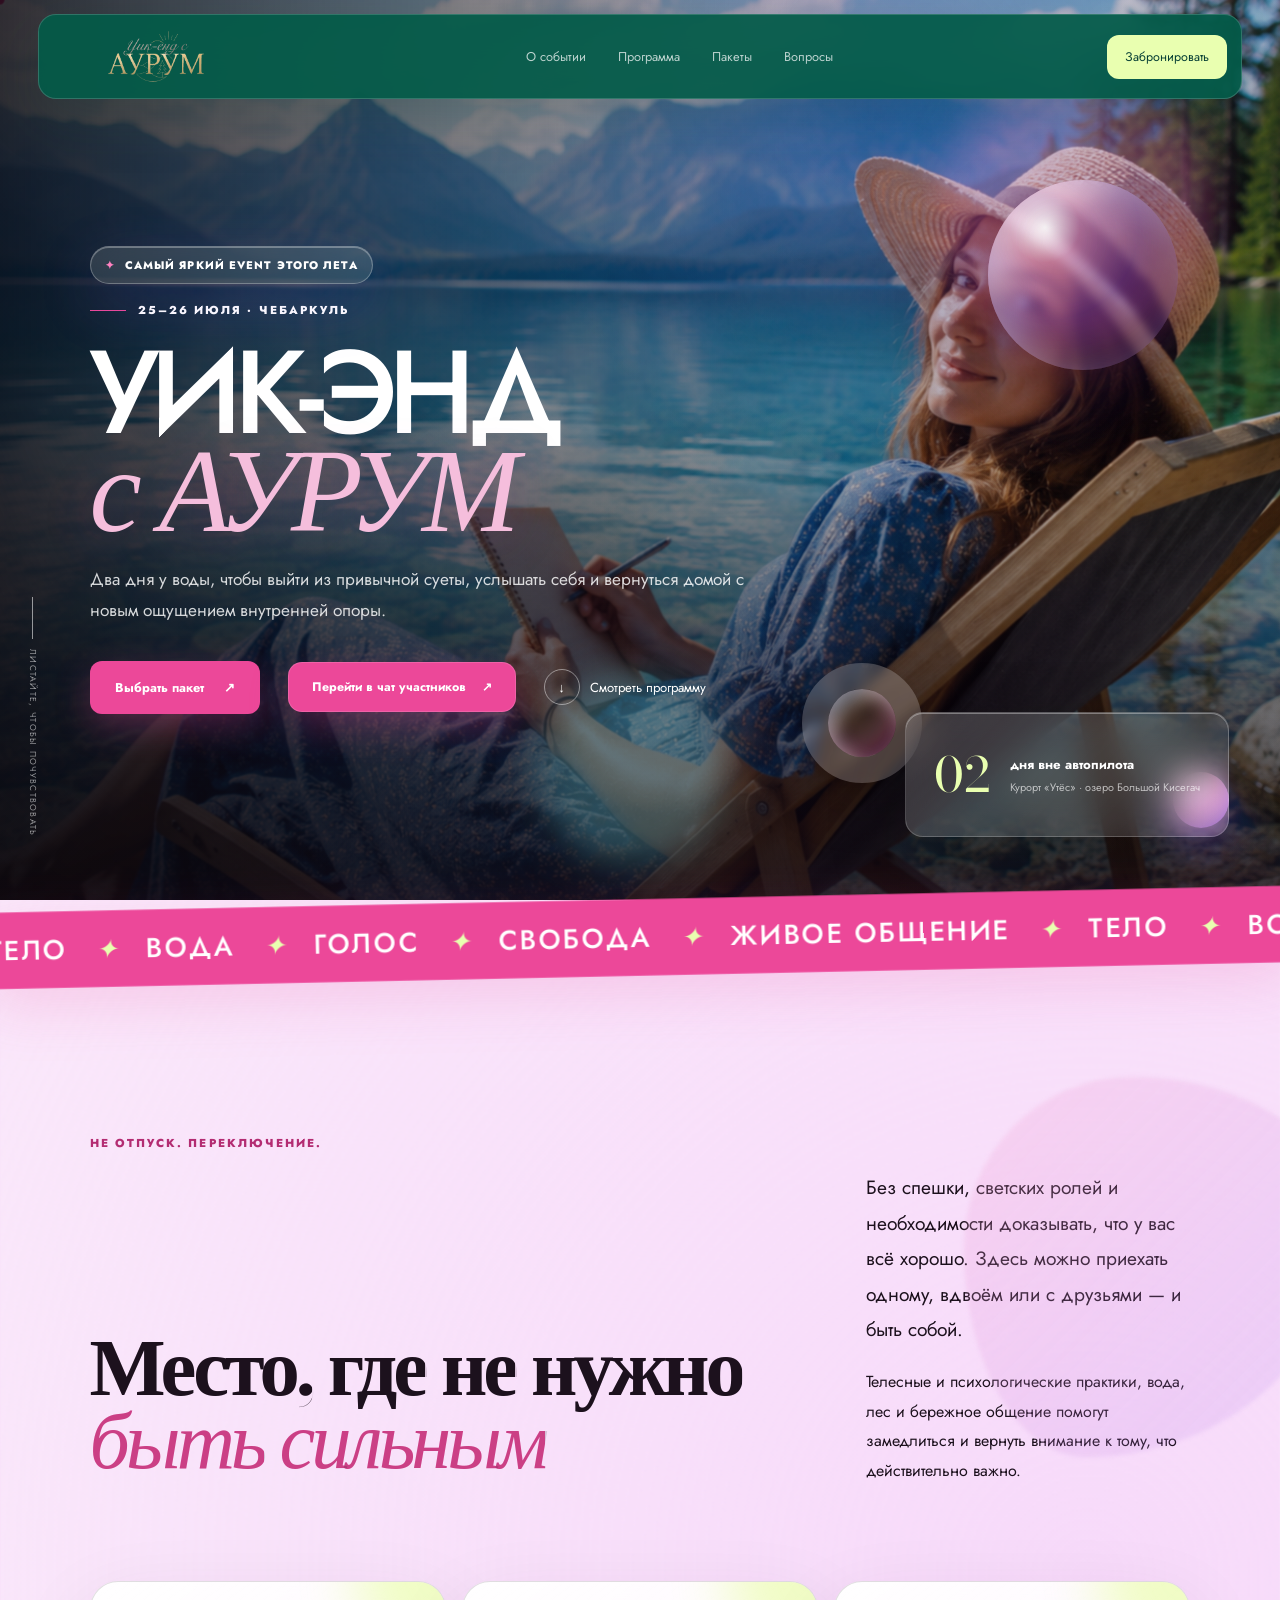
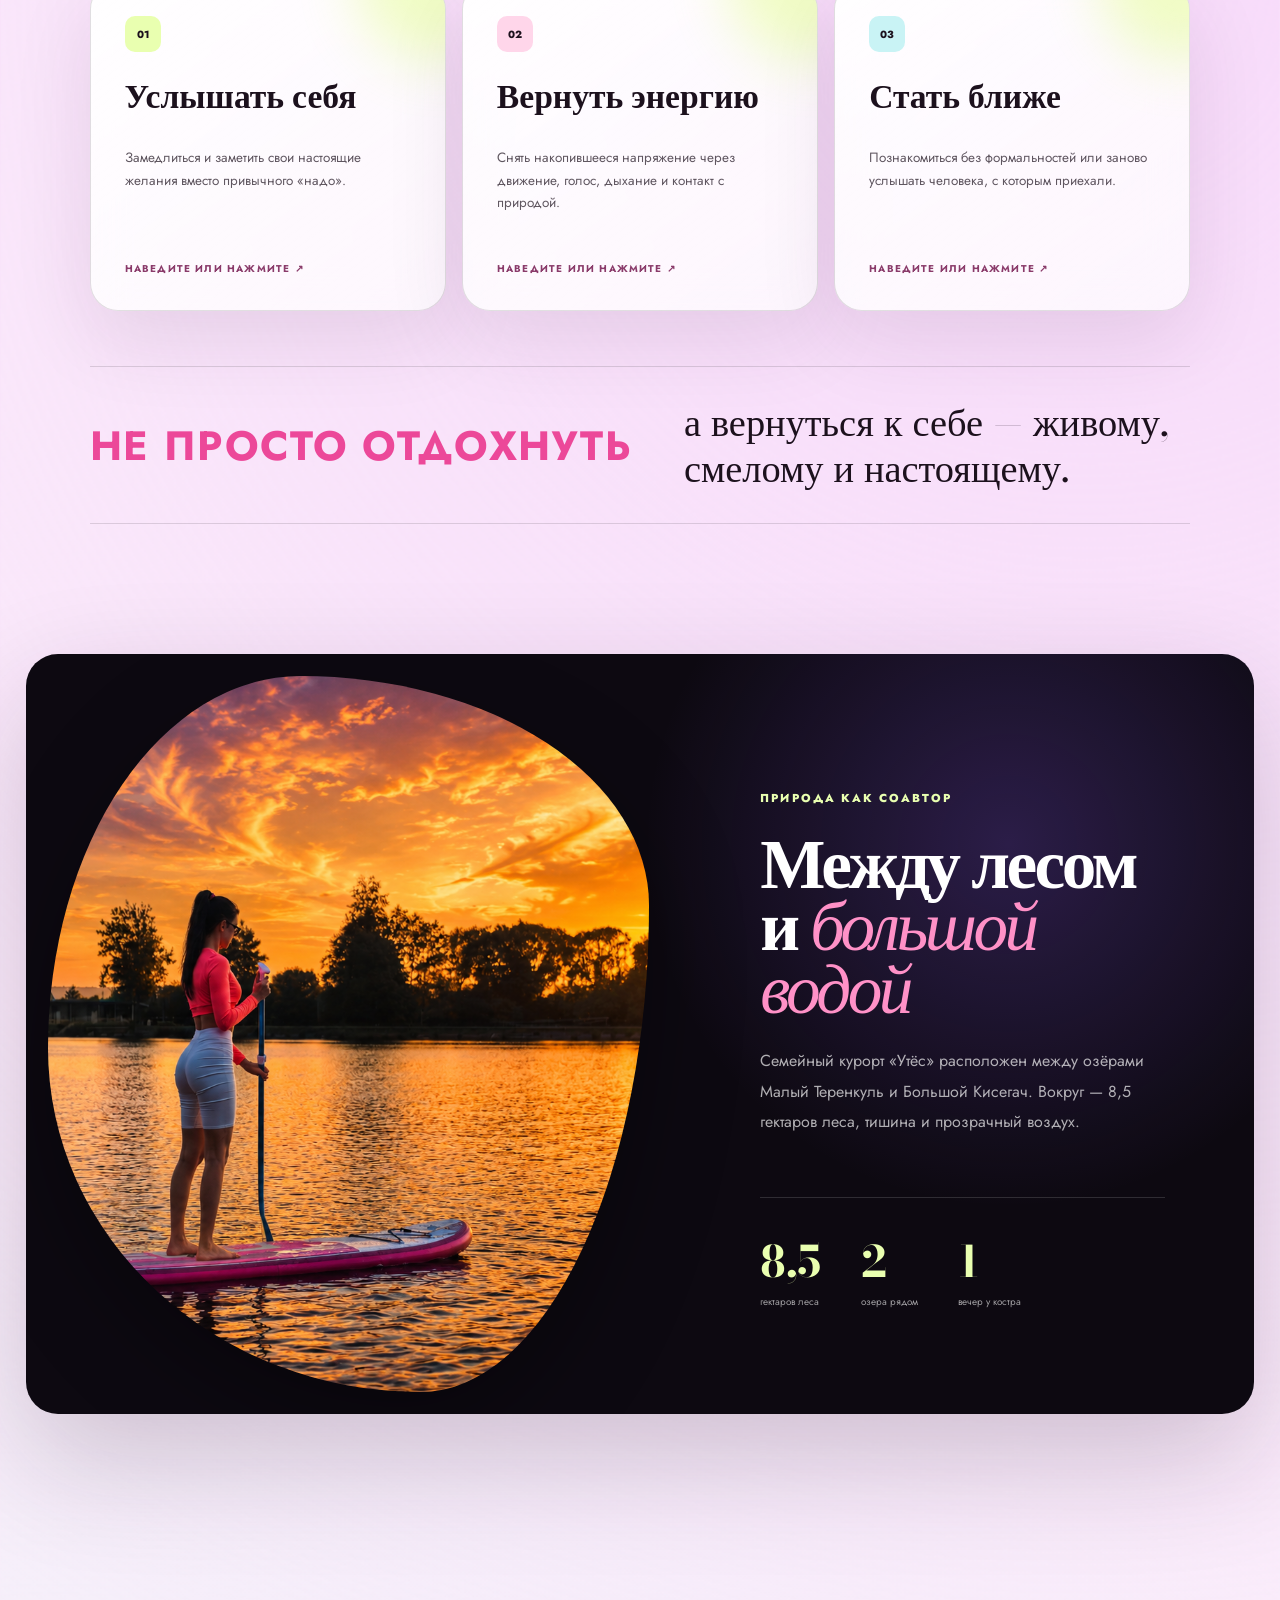
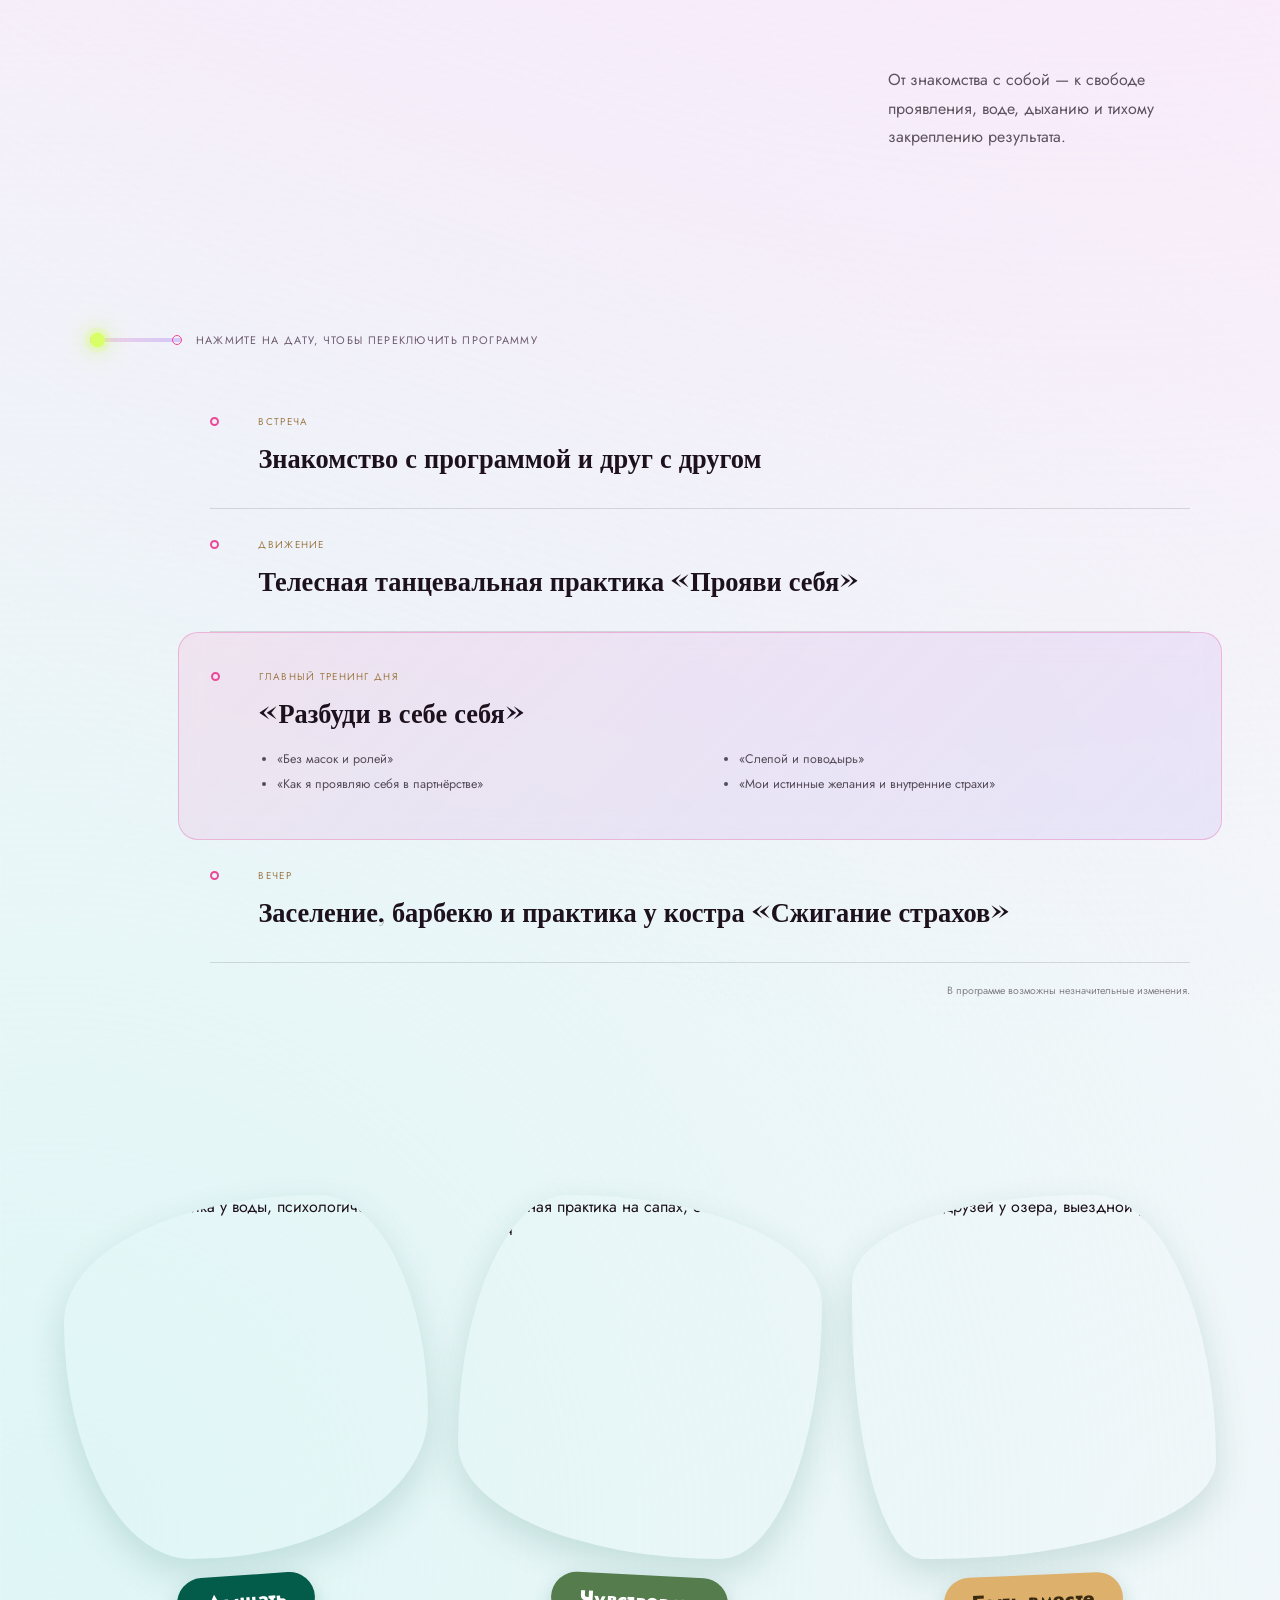
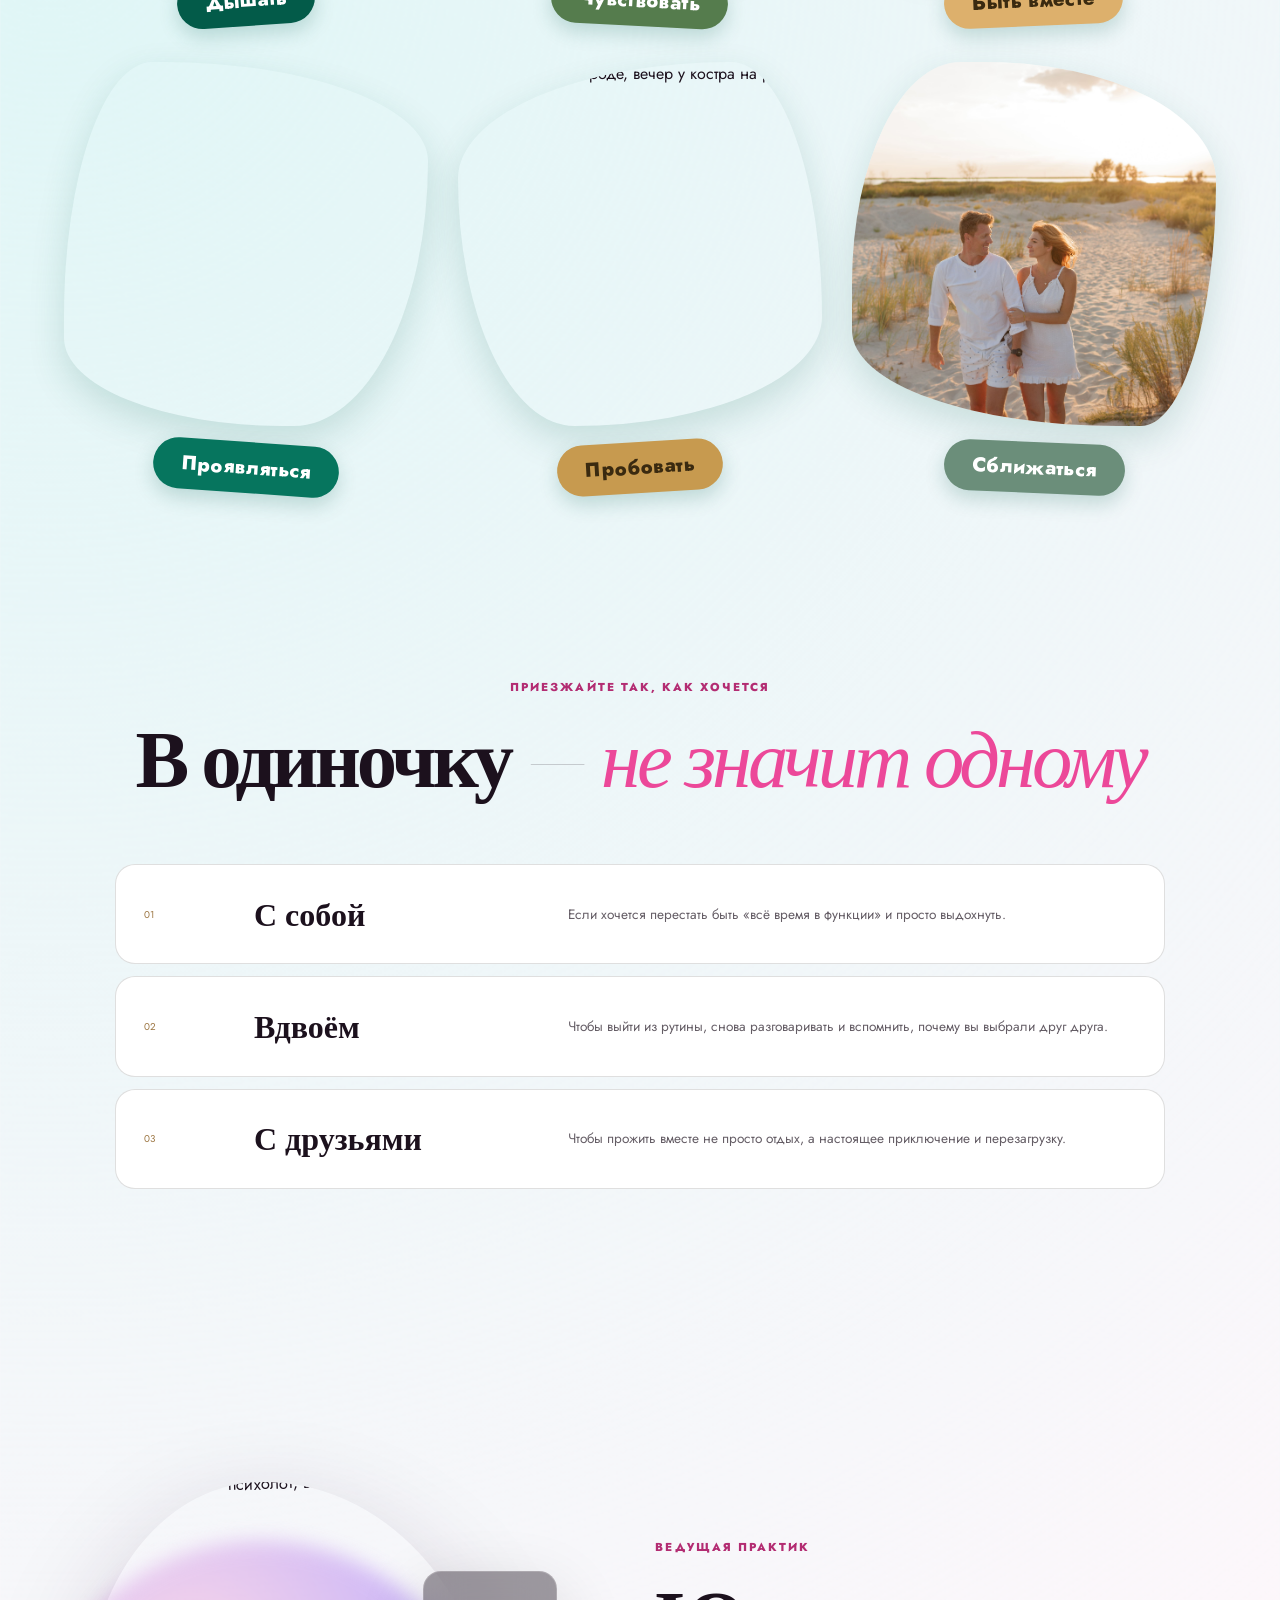
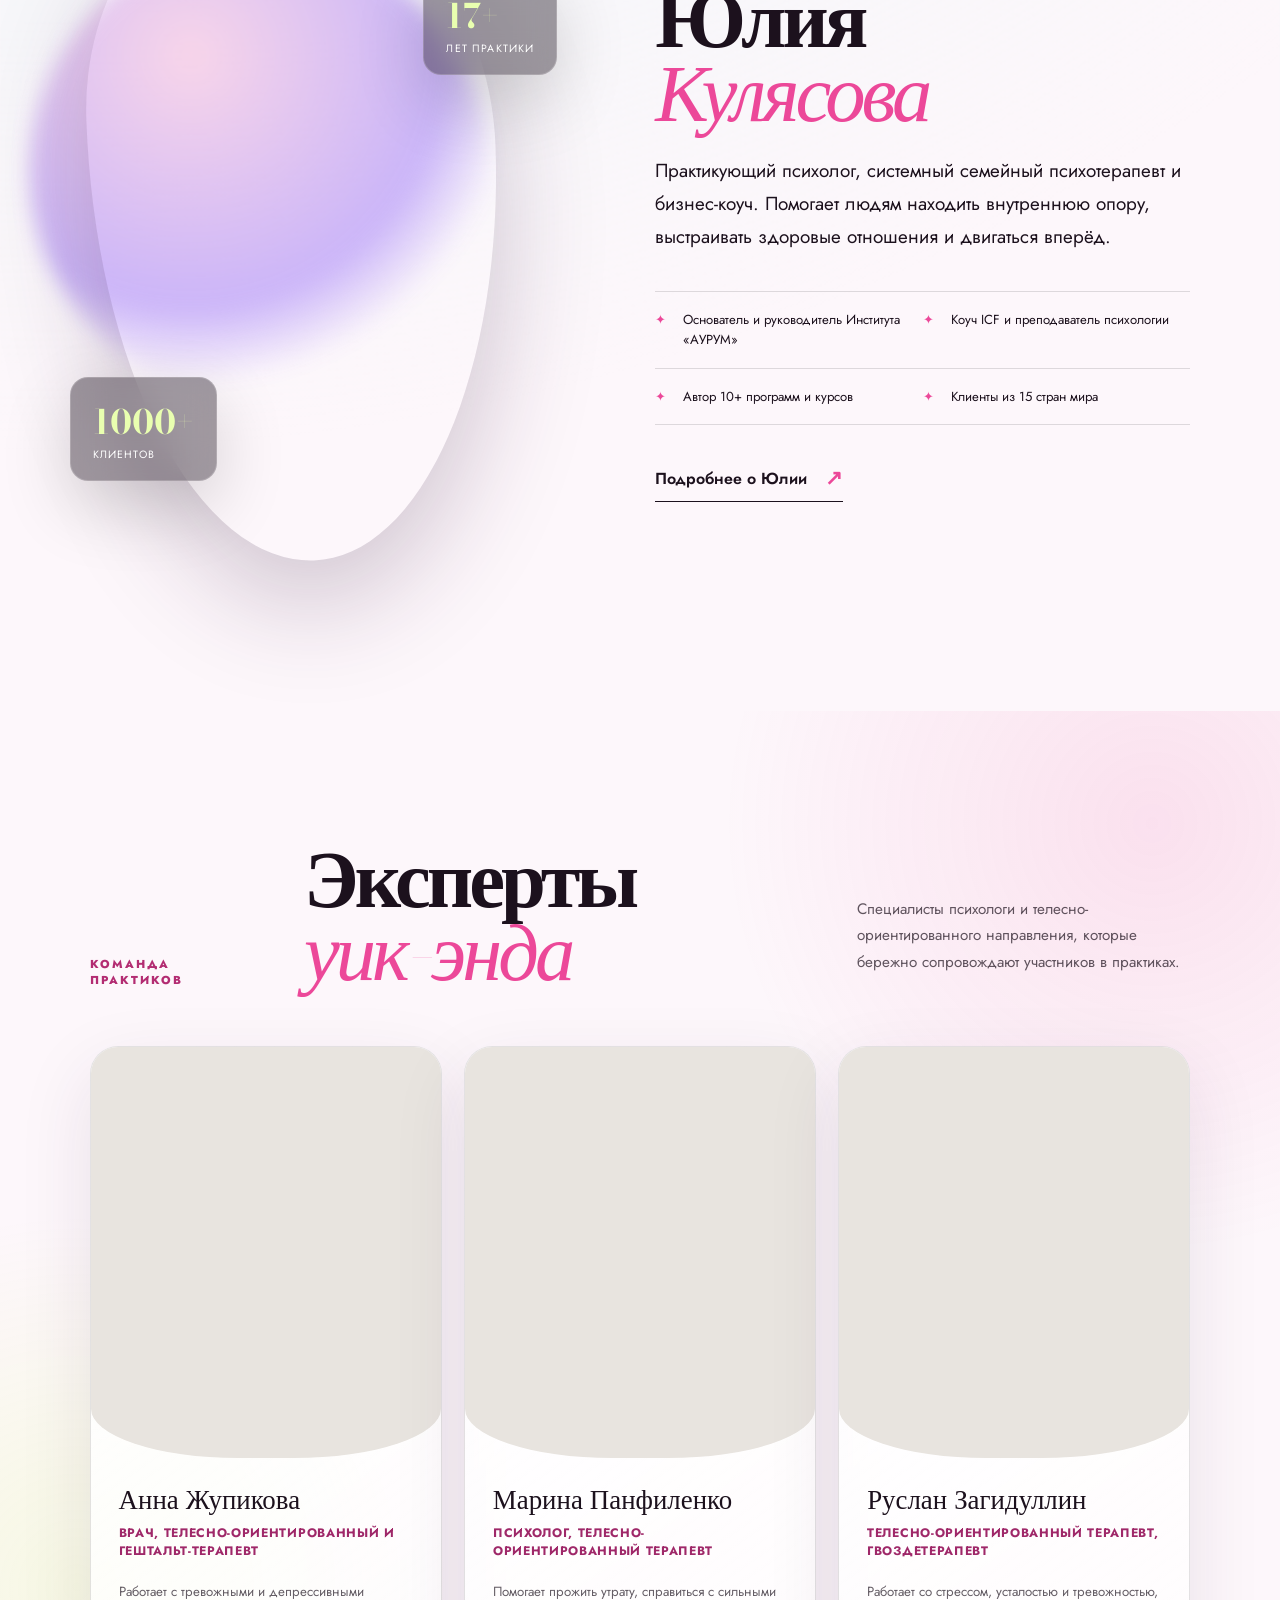
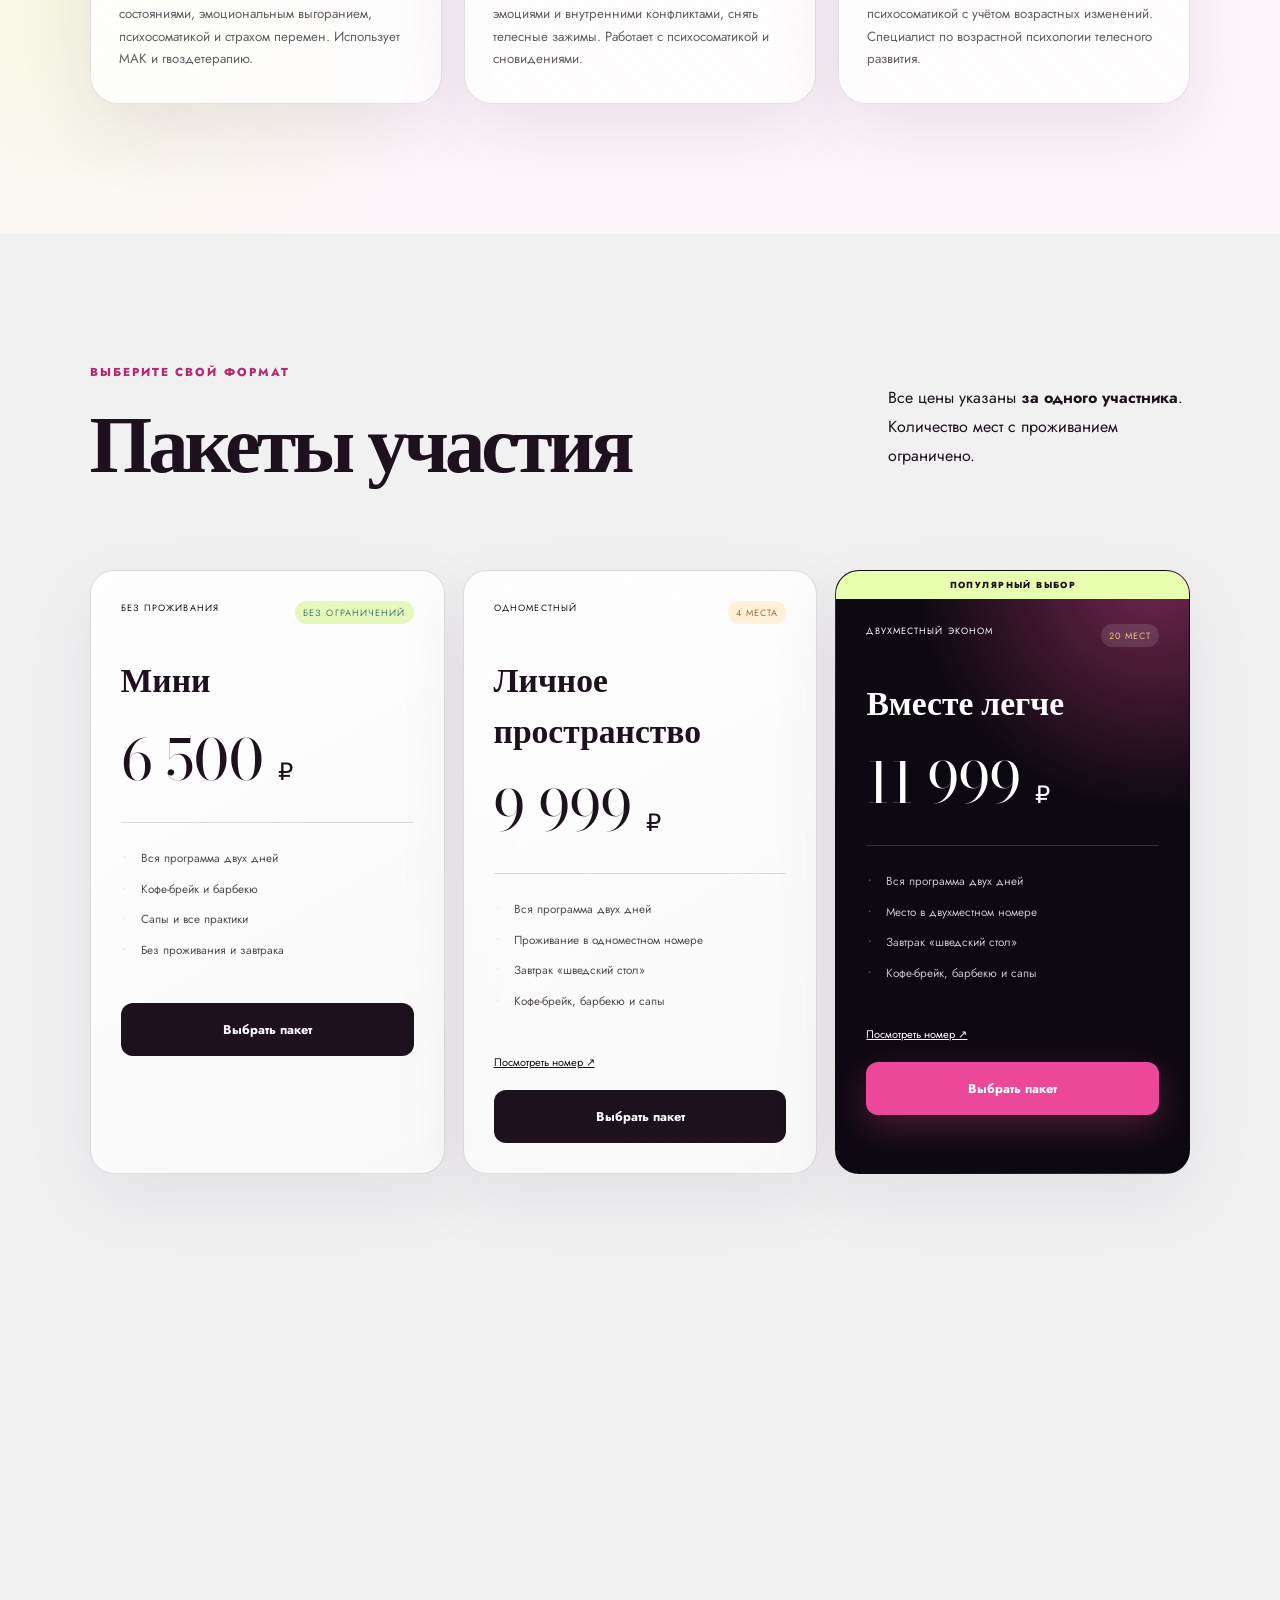
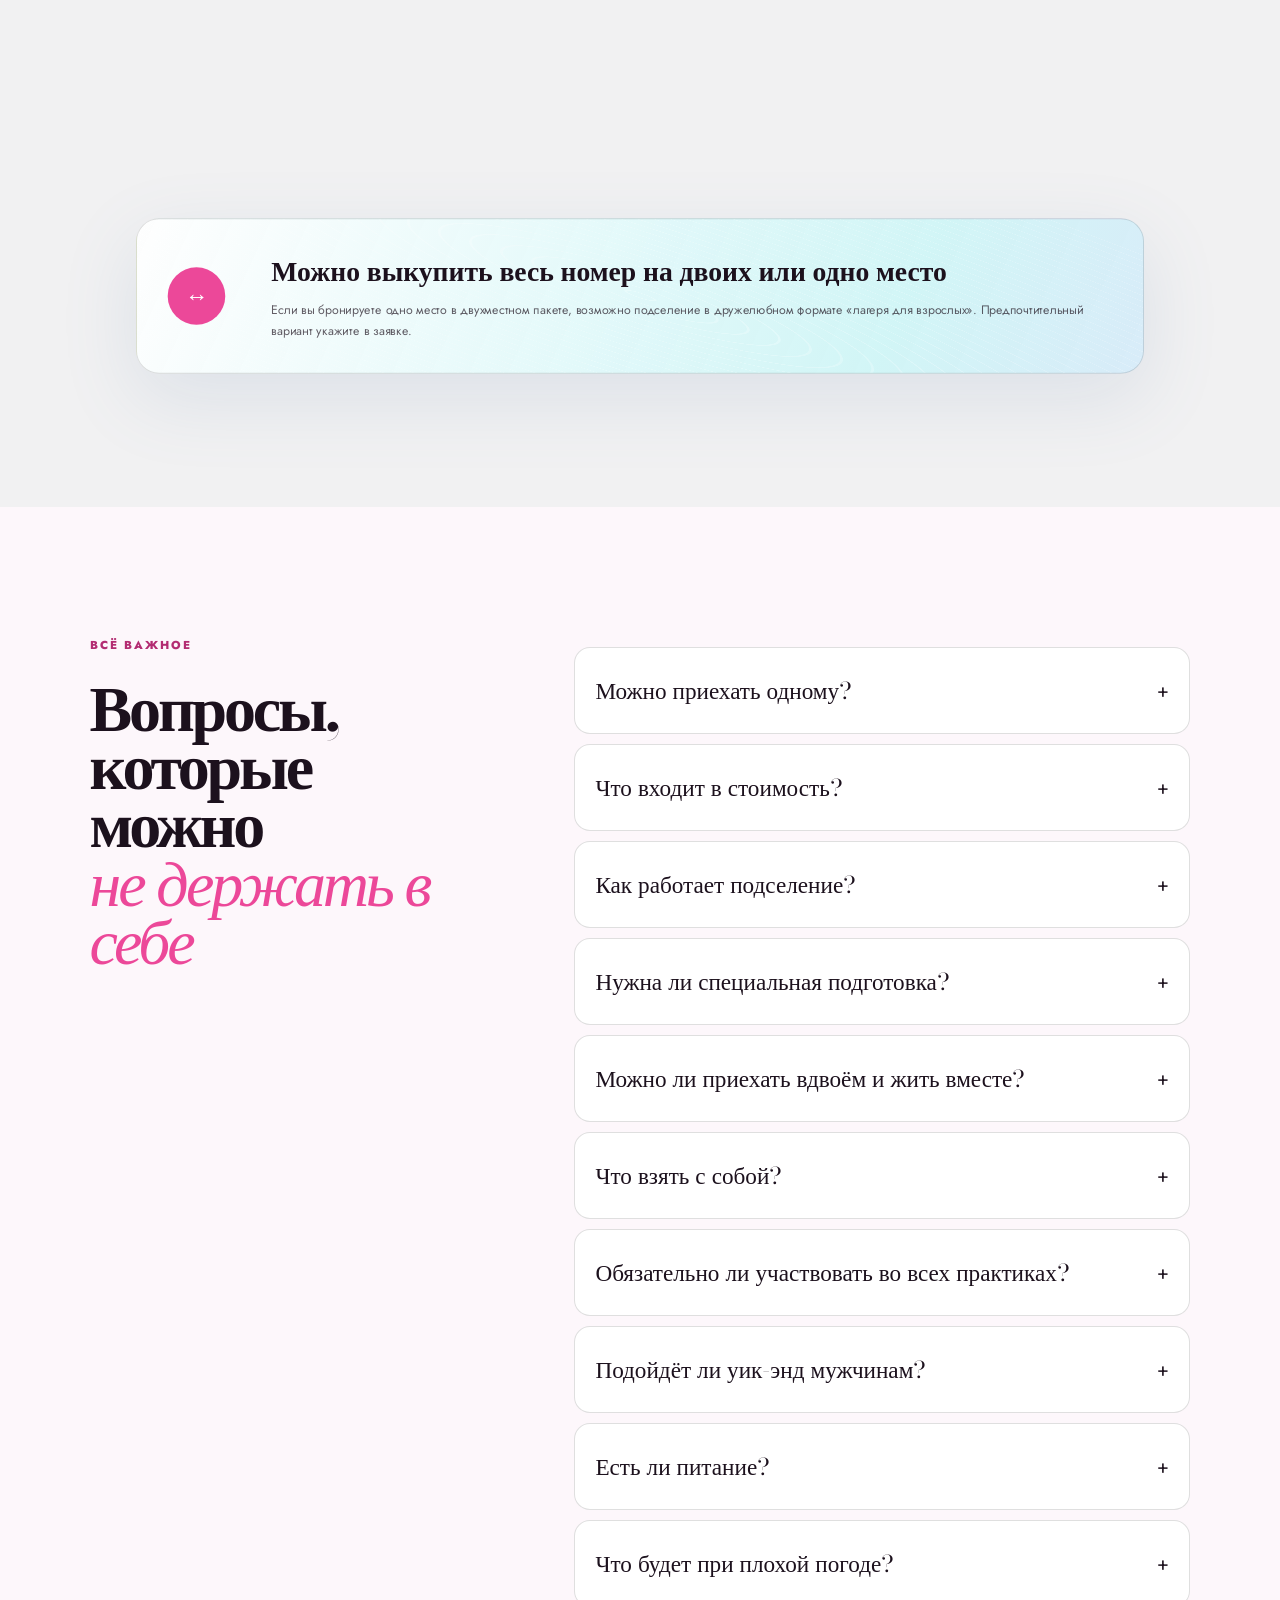
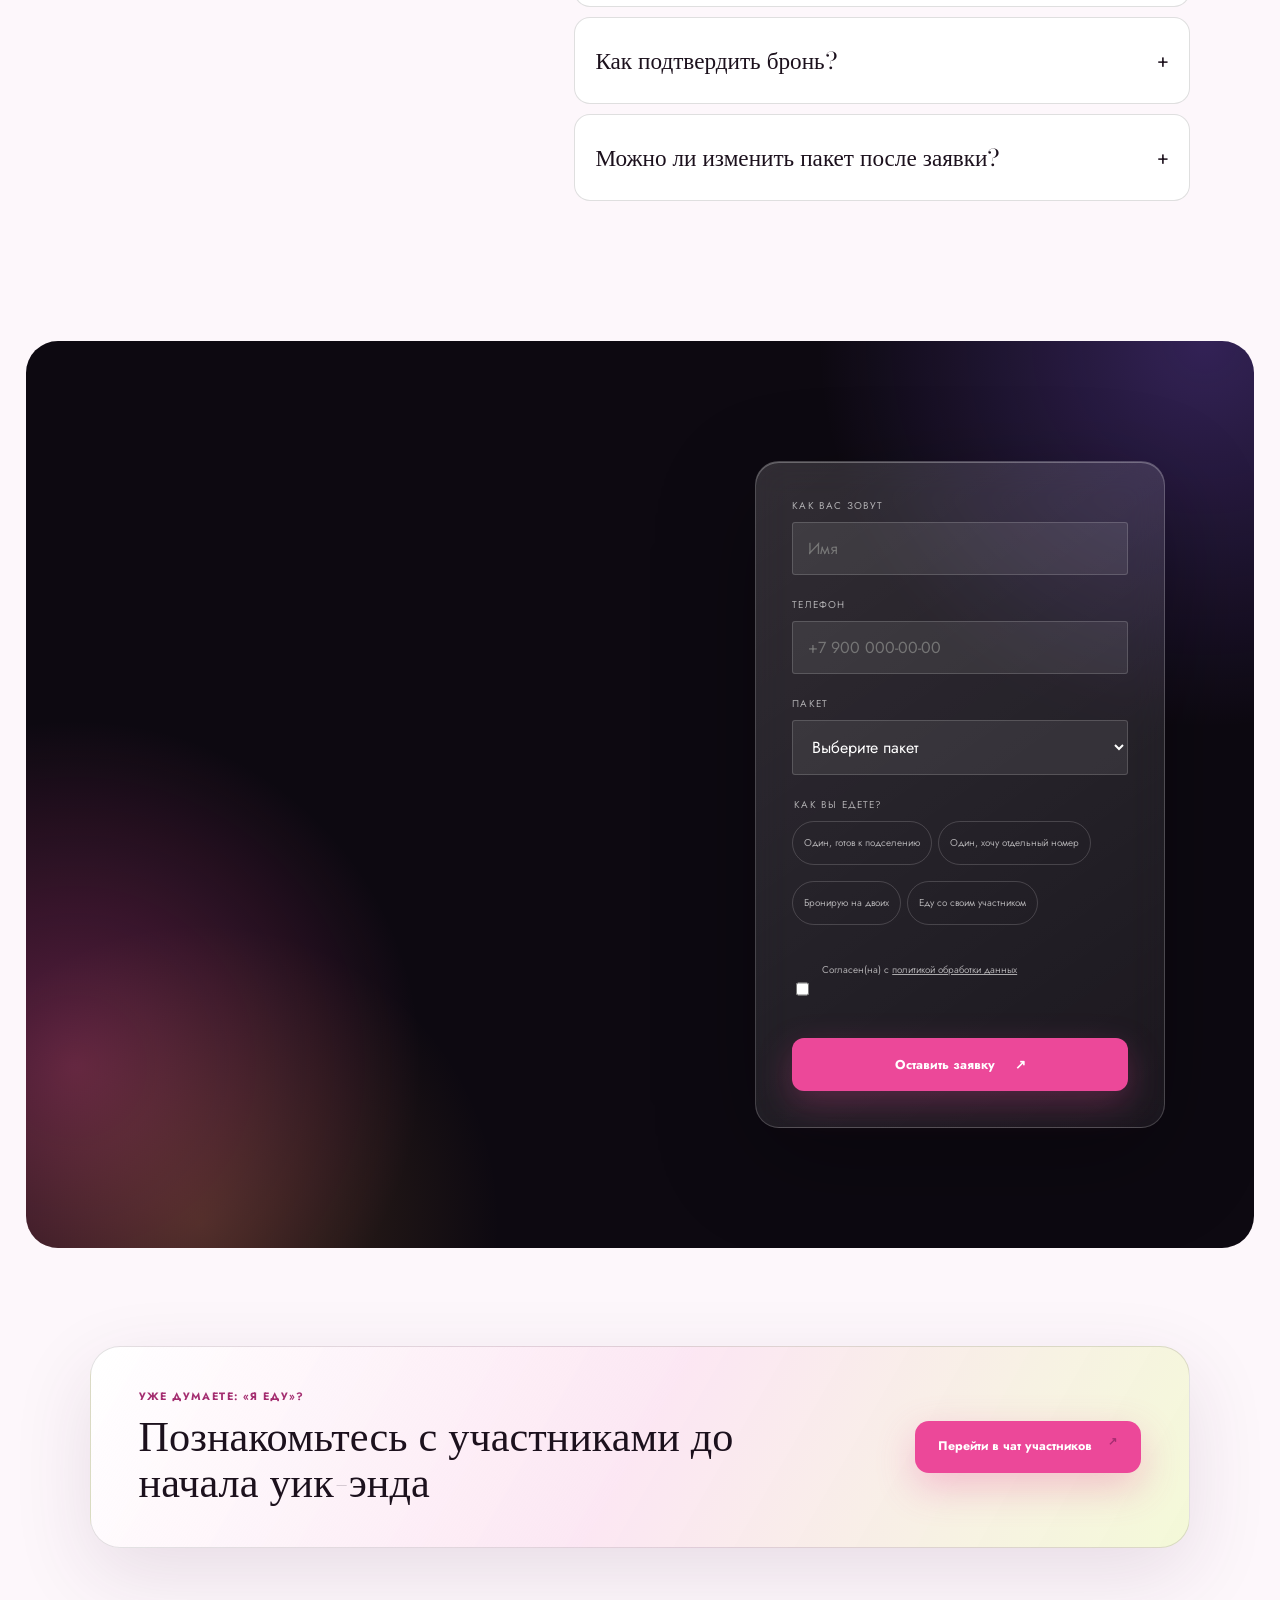
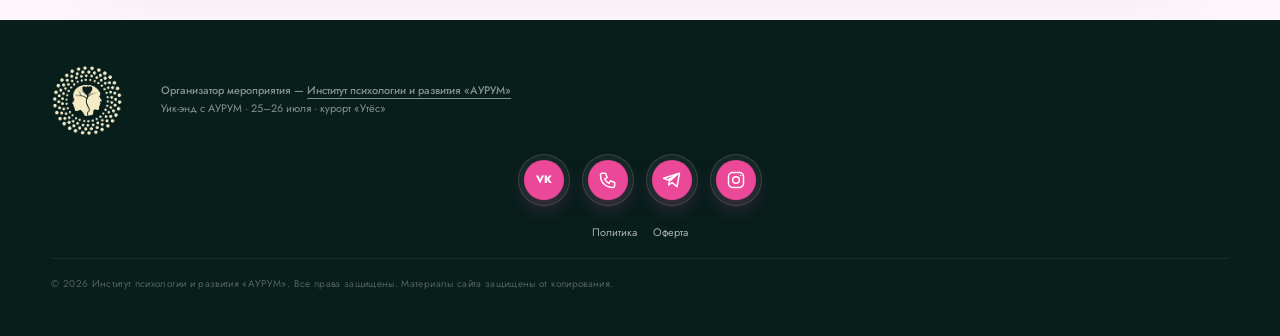
==== index.html @ 3ede348b "форма" ====
<!doctype html>
<html lang="ru">
<head>
  <meta charset="UTF-8">
  <meta name="viewport" content="width=device-width, initial-scale=1.0">
  <meta name="robots" content="index, follow">
  <title>Психологический ретрит в Чебаркуле — Уик-энд с АУРУМ</title>
  <meta name="description" content="Психологический уикенд 25–26 июля, курорт «Утёс», Чебаркуль. Два дня телесных практик, природы и живого общения. Вернитесь к себе — бронируйте место.">
  <meta name="theme-color" content="#035b49">
  <link rel="canonical" href="https://aurumchel.ru/">

  <!-- Favicons -->
  <link rel="icon" type="image/svg+xml" href="favicon.svg">
  <link rel="icon" type="image/png" sizes="96x96" href="photos/logo-aurum.png">
  <link rel="apple-touch-icon" sizes="180x180" href="photos/aurum_logo.png">

  <!-- Open Graph -->
  <meta property="og:type" content="website">
  <meta property="og:locale" content="ru_RU">
  <meta property="og:url" content="https://aurumchel.ru/">
  <meta property="og:title" content="Психологический ретрит в Чебаркуле — Уик-энд с АУРУМ">
  <meta property="og:description" content="Два дня телесных практик, природы и живого общения 25–26 июля на курорте «Утёс», Чебаркуль. Замедлитесь и вернитесь к себе.">
  <meta property="og:image" content="https://aurumchel.ru/photos/og-image.svg">
  <meta property="og:image:width" content="1200">
  <meta property="og:image:height" content="630">
  <meta property="og:site_name" content="Уик-энд с АУРУМ">

  <!-- Twitter Card -->
  <meta name="twitter:card" content="summary_large_image">
  <meta name="twitter:title" content="Психологический ретрит в Чебаркуле — Уик-энд с АУРУМ">
  <meta name="twitter:description" content="Два дня телесных практик, природы и живого общения 25–26 июля на курорте «Утёс», Чебаркуль.">
  <meta name="twitter:image" content="https://aurumchel.ru/photos/og-image.svg">

  <!-- Fonts: preconnect + non-render-blocking load -->
  <link rel="preconnect" href="https://fonts.googleapis.com">
  <link rel="preconnect" href="https://fonts.gstatic.com" crossorigin>
  <link rel="preload" as="style" href="https://fonts.googleapis.com/css2?family=Bodoni+Moda:ital,wght@0,500;0,600;1,500&family=Jost:wght@300;400;500;600;700&display=swap">
  <link href="https://fonts.googleapis.com/css2?family=Bodoni+Moda:ital,wght@0,500;0,600;1,500&family=Jost:wght@300;400;500;600;700&display=swap" rel="stylesheet" media="print" onload="this.media='all'">
  <noscript><link href="https://fonts.googleapis.com/css2?family=Bodoni+Moda:ital,wght@0,500;0,600;1,500&family=Jost:wght@300;400;500;600;700&display=swap" rel="stylesheet"></noscript>

  <link rel="stylesheet" href="css/style.css">
  <script defer src="js/main.js"></script>

  <script type="application/ld+json">
  {
    "@context": "https://schema.org",
    "@graph": [
      {
        "@type": "Event",
        "name": "Уик-энд с АУРУМ",
        "description": "Два дня телесных и психологических практик у воды, природы и живого общения на курорте «Утёс». Замедлитесь и вернитесь к себе — живому, смелому и настоящему.",
        "startDate": "2025-07-25",
        "endDate": "2025-07-26",
        "eventStatus": "https://schema.org/EventScheduled",
        "eventAttendanceMode": "https://schema.org/OfflineEventAttendanceMode",
        "location": {
          "@type": "Place",
          "name": "Курорт Утёс",
          "address": {
            "@type": "PostalAddress",
            "addressLocality": "Чебаркуль",
            "addressRegion": "Челябинская область",
            "addressCountry": "RU"
          }
        },
        "image": "https://aurumchel.ru/photos/og-image.svg",
        "url": "https://aurumchel.ru/",
        "offers": [
          {
            "@type": "Offer",
            "name": "Мини (без проживания)",
            "price": "6500",
            "priceCurrency": "RUB",
            "availability": "https://schema.org/InStock",
            "url": "https://aurumchel.ru/#prices"
          },
          {
            "@type": "Offer",
            "name": "Одноместный",
            "price": "9999",
            "priceCurrency": "RUB",
            "availability": "https://schema.org/LimitedAvailability",
            "url": "https://aurumchel.ru/#prices"
          },
          {
            "@type": "Offer",
            "name": "Двухместный эконом",
            "price": "11999",
            "priceCurrency": "RUB",
            "availability": "https://schema.org/InStock",
            "url": "https://aurumchel.ru/#prices"
          },
          {
            "@type": "Offer",
            "name": "Freedom",
            "price": "12999",
            "priceCurrency": "RUB",
            "availability": "https://schema.org/LimitedAvailability",
            "url": "https://aurumchel.ru/#prices"
          },
          {
            "@type": "Offer",
            "name": "Двухместный комфорт",
            "price": "13999",
            "priceCurrency": "RUB",
            "availability": "https://schema.org/InStock",
            "url": "https://aurumchel.ru/#prices"
          }
        ],
        "organizer": {
          "@type": "Organization",
          "name": "Институт психологии и развития АУРУМ",
          "url": "https://aurumchel.ru/"
        },
        "performer": {
          "@type": "Person",
          "name": "Юлия Кулясова",
          "url": "https://yuliyakulyasova.ru/",
          "jobTitle": "Практикующий психолог, системный семейный психотерапевт"
        }
      },
      {
        "@type": "Organization",
        "name": "Институт психологии и развития АУРУМ",
        "legalName": "ООО Институт Психологии и Развития Аурум",
        "url": "https://aurumchel.ru/",
        "logo": "https://aurumchel.ru/photos/logo-aurum.png",
        "email": "info@aurumchel.ru",
        "address": {
          "@type": "PostalAddress",
          "addressLocality": "Челябинск",
          "addressCountry": "RU"
        },
        "sameAs": ["https://vk.com/aurum_chel"]
      },
      {
        "@type": "FAQPage",
        "mainEntity": [
          {
            "@type": "Question",
            "name": "Можно приехать одному?",
            "acceptedAnswer": {
              "@type": "Answer",
              "text": "Да. Пространство устроено так, чтобы знакомство происходило естественно. Можно участвовать в своём темпе и не чувствовать себя лишним."
            }
          },
          {
            "@type": "Question",
            "name": "Что входит в стоимость?",
            "acceptedAnswer": {
              "@type": "Answer",
              "text": "Программа двух дней, практики, кофе-брейк, барбекю и прогулка на сапах. В пакетах с проживанием также включены номер и завтрак шведский стол."
            }
          },
          {
            "@type": "Question",
            "name": "Как работает подселение?",
            "acceptedAnswer": {
              "@type": "Answer",
              "text": "Можно выкупить два места вместе или забронировать одно. Во втором случае мы можем подобрать соседа по номеру. Свои пожелания укажите в форме."
            }
          },
          {
            "@type": "Question",
            "name": "Нужна ли специальная подготовка?",
            "acceptedAnswer": {
              "@type": "Answer",
              "text": "Нет. Практики подходят людям с обычной физической подготовкой. Участие добровольное — вы всегда можете выбрать комфортную глубину."
            }
          },
          {
            "@type": "Question",
            "name": "Можно ли приехать вдвоём и жить вместе?",
            "acceptedAnswer": {
              "@type": "Answer",
              "text": "Да. В заявке выберите вариант Бронирую на двоих и укажите имя второго участника. Мы закрепим за вами один номер при наличии мест."
            }
          },
          {
            "@type": "Question",
            "name": "Что взять с собой?",
            "acceptedAnswer": {
              "@type": "Answer",
              "text": "Удобную одежду для движения и йоги, купальные принадлежности, тёплый слой для вечера у костра и личные вещи для одной ночи."
            }
          },
          {
            "@type": "Question",
            "name": "Обязательно ли участвовать во всех практиках?",
            "acceptedAnswer": {
              "@type": "Answer",
              "text": "Нет. Мы рекомендуем пройти программу целиком, но вы можете отказаться от любой практики или выбрать более мягкий формат участия."
            }
          },
          {
            "@type": "Question",
            "name": "Подойдёт ли уик-энд мужчинам?",
            "acceptedAnswer": {
              "@type": "Answer",
              "text": "Да. Программа открыта для женщин и мужчин: можно приехать одному, парой, с друзьями или семьёй."
            }
          },
          {
            "@type": "Question",
            "name": "Есть ли питание?",
            "acceptedAnswer": {
              "@type": "Answer",
              "text": "В программе предусмотрены кофе-брейк и барбекю. В пакетах с проживанием также включён завтрак в формате шведский стол."
            }
          },
          {
            "@type": "Question",
            "name": "Что будет при плохой погоде?",
            "acceptedAnswer": {
              "@type": "Answer",
              "text": "Организаторы адаптируют последовательность активностей и перенесут часть программы в помещения. Незначительные изменения не повлияют на общую идею уик-энда."
            }
          },
          {
            "@type": "Question",
            "name": "Как подтвердить бронь?",
            "acceptedAnswer": {
              "@type": "Answer",
              "text": "Оставьте заявку с выбранным пакетом и вариантом размещения. Организатор свяжется с вами, подтвердит наличие места и расскажет об оплате."
            }
          },
          {
            "@type": "Question",
            "name": "Можно ли изменить пакет после заявки?",
            "acceptedAnswer": {
              "@type": "Answer",
              "text": "Да, если в нужной категории ещё есть свободные места. Сообщите об этом организатору как можно раньше."
            }
          }
        ]
      }
    ]
  }
  </script>
</head>
<body>
  <a class="skip-link" href="#main-content">Перейти к содержимому</a>
  <div class="cursor-glow" aria-hidden="true"></div><div class="cursor-dot" aria-hidden="true"></div>
  <header class="site-header" id="top">
    <a class="brand brand-full" href="#top" aria-label="Уик-энд с АУРУМ — на главную">
      <img src="photos/aurum_logo.png" alt="Уик-энд с АУРУМ" width="154" height="50" decoding="async">
    </a>
    <nav class="nav" aria-label="Основная навигация">
      <a href="#about">О событии</a><a href="#program">Программа</a><a href="#prices">Пакеты</a><a href="#faq">Вопросы</a>
    </nav>
    <a class="header-cta" href="#booking">Забронировать</a>
    <button class="menu-toggle" type="button" aria-label="Открыть меню" aria-expanded="false"><span></span><span></span></button>
  </header>

  <main id="main-content">
    <section class="hero">
      <div class="hero-media" data-parallax="0.12"></div>
      <div class="hero-shade"></div>
      <div class="orb orb-one" aria-hidden="true"></div><div class="orb orb-two" aria-hidden="true"></div>
      <div class="scene-3d" aria-hidden="true">
        <div class="glass-sphere shape-a"></div>
        <div class="glass-ring shape-b"></div>
        <div class="glass-pearl shape-c"></div>
      </div>
      <div class="hero-content">
        <div class="event-badge reveal"><span>✦</span> Самый яркий event этого лета</div>
        <div class="eyebrow reveal"><span></span> 25–26 июля · Чебаркуль</div>
        <h1 class="reveal">Уик-энд<br><em>с АУРУМ</em></h1>
        <p class="hero-lead reveal">Два дня у воды, чтобы выйти из привычной суеты, услышать себя и вернуться домой с новым ощущением внутренней опоры.</p>
        <div class="hero-actions reveal">
          <a class="btn btn-primary" href="#prices">Выбрать пакет <span>↗</span></a>
          <a class="chat-cta" href="https://vk.me/join/miIJRsCC1pBMFJV9HlQD8tX1qz9hsE_Q5Wo=" target="_blank" rel="noopener noreferrer">Перейти в чат участников <span>↗</span></a>
          <a class="text-link" href="#program"><span class="play">↓</span> Смотреть программу</a>
        </div>
      </div>
      <div class="hero-card glass reveal">
        <span class="card-number">02</span>
        <div><strong>дня вне автопилота</strong><p>Курорт «Утёс» · озеро Большой Кисегач</p></div>
      </div>
      <div class="scroll-note" aria-hidden="true"><span></span>Листайте, чтобы почувствовать</div>
    </section>

    <div class="marquee" aria-label="Практики, природа, свобода, живое общение">
      <div class="marquee-track"><span>ТЕЛО</span><i>✦</i><span>ВОДА</span><i>✦</i><span>ГОЛОС</span><i>✦</i><span>СВОБОДА</span><i>✦</i><span>ЖИВОЕ ОБЩЕНИЕ</span><i>✦</i><span>ТЕЛО</span><i>✦</i><span>ВОДА</span><i>✦</i><span>ГОЛОС</span><i>✦</i><span>СВОБОДА</span><i>✦</i></div>
    </div>

    <section class="manifest section" id="about">
      <div class="section-kicker reveal">Не отпуск. Переключение.</div>
      <div class="manifest-grid">
        <h2 class="display karaoke reveal" aria-label="Место, где не нужно быть сильным"><span>Место,</span> <span>где</span> <span>не</span> <span>нужно</span><br><em><span>быть</span> <span>сильным</span></em></h2>
        <div class="manifest-copy reveal">
          <p>Без спешки, светских ролей и необходимости доказывать, что у вас всё хорошо. Здесь можно приехать одному, вдвоём или с друзьями — и быть собой.</p>
          <p>Телесные и психологические практики, вода, лес и бережное общение помогут замедлиться и вернуть внимание к тому, что действительно важно.</p>
        </div>
      </div>
      <div class="experience-grid">
        <article class="experience-card flip-card reveal" tabindex="0" aria-label="Карточка Услышать себя — нажмите, чтобы перевернуть"><div class="flip-inner"><div class="flip-face flip-front"><span>01</span><h3>Услышать себя</h3><p>Замедлиться и заметить свои настоящие желания вместо привычного «надо».</p><b>Наведите или нажмите ↗</b></div><div class="flip-face flip-back"><span>01</span><h3>Что изменится</h3><p>Вы отделите собственные желания от навязанных ожиданий, заметите привычные роли и уедете с более ясным пониманием следующего шага.</p></div></div></article>
        <article class="experience-card flip-card reveal" tabindex="0" aria-label="Карточка Вернуть энергию — нажмите, чтобы перевернуть"><div class="flip-inner"><div class="flip-face flip-front"><span>02</span><h3>Вернуть энергию</h3><p>Снять накопившееся напряжение через движение, голос, дыхание и контакт с природой.</p><b>Наведите или нажмите ↗</b></div><div class="flip-face flip-back"><span>02</span><h3>Что почувствуете</h3><p>Тело станет свободнее, дыхание — глубже, а вместо фоновой усталости появится живость и желание снова действовать.</p></div></div></article>
        <article class="experience-card flip-card reveal" tabindex="0" aria-label="Карточка Стать ближе — нажмите, чтобы перевернуть"><div class="flip-inner"><div class="flip-face flip-front"><span>03</span><h3>Стать ближе</h3><p>Познакомиться без формальностей или заново услышать человека, с которым приехали.</p><b>Наведите или нажмите ↗</b></div><div class="flip-face flip-back"><span>03</span><h3>Что останется</h3><p>Тёплые разговоры, новые знакомства и опыт безопасного общения, в котором не нужно казаться лучше или сильнее.</p></div></div></article>
      </div>
      <div class="promise-line reveal"><span>Не просто отдохнуть</span><strong>а вернуться к себе — живому, смелому и настоящему.</strong></div>
    </section>

    <section class="place section-dark">
      <div class="place-image reveal"><img src="photos/sup-sunset.png" alt="Практика на сапах на закате, курорт Утёс, Чебаркуль" loading="lazy" decoding="async"></div>
      <div class="place-copy reveal">
        <div class="section-kicker light">Природа как соавтор</div>
        <h2 class="display">Между лесом<br>и <em>большой водой</em></h2>
        <p>Семейный курорт «Утёс» расположен между озёрами Малый Теренкуль и Большой Кисегач. Вокруг — 8,5 гектаров леса, тишина и прозрачный воздух.</p>
        <div class="place-facts"><div><strong>8,5</strong><span>гектаров леса</span></div><div><strong>2</strong><span>озера рядом</span></div><div><strong>1</strong><span>вечер у костра</span></div></div>
      </div>
    </section>

    <section class="program section" id="program">
      <div class="program-head">
        <div><div class="section-kicker reveal">Маршрут выходных</div><h2 class="display reveal">Два дня —<br><em>одна история</em></h2></div>
        <p class="reveal">От знакомства с собой — к свободе проявления, воде, дыханию и тихому закреплению результата.</p>
      </div>
      <div class="day-tabs reveal" role="tablist" aria-label="Дни программы">
        <button class="day-tab active" role="tab" aria-selected="true" data-day="day-one"><span>25</span><small>июля · суббота</small></button>
        <button class="day-tab" role="tab" aria-selected="false" data-day="day-two"><span>26</span><small>июля · воскресенье</small></button>
      </div>
      <div class="date-hint" aria-hidden="true"><div class="date-hint-track"><i></i></div><span>Нажмите на дату, чтобы переключить программу</span></div>
      <div class="timeline active" id="day-one" role="tabpanel">
        <div class="timeline-item reveal"><i></i><div><span>Встреча</span><h3>Знакомство с программой и друг с другом</h3></div></div>
        <div class="timeline-item reveal"><i></i><div><span>Движение</span><h3>Телесная танцевальная практика «Прояви себя»</h3></div></div>
        <div class="timeline-item featured reveal"><i></i><div><span>Главный тренинг дня</span><h3>«Разбуди в себе себя»</h3><ul><li>«Без масок и ролей»</li><li>«Как я проявляю себя в партнёрстве»</li><li>«Слепой и поводырь»</li><li>«Мои истинные желания и внутренние страхи»</li></ul></div></div>
        <div class="timeline-item reveal"><i></i><div><span>Вечер</span><h3>Заселение, барбекю и практика у костра «Сжигание страхов»</h3></div></div>
      </div>
      <div class="timeline" id="day-two" role="tabpanel" hidden>
        <div class="timeline-item"><i></i><div><span>Утро</span><h3>Йога и завтрак «шведский стол»</h3></div></div>
        <div class="timeline-item"><i></i><div><span>Голос и дыхание</span><h3>Телесная практика «Разбуди голос и дыхание жизни»</h3></div></div>
        <div class="timeline-item featured"><i></i><div><span>Вода и энергия</span><h3>Прогулка на сапах и практика «Агрессия и энергия жизни»</h3></div></div>
        <div class="timeline-item"><i></i><div><span>Финал</span><h3>Закрепление результата «Наедине с природой»</h3></div></div>
      </div>
      <p class="program-note">В программе возможны незначительные изменения.</p>
    </section>

    <section class="photo-story">
      <div class="photo-tile tall reveal"><img src="photos/yoga.jpg" alt="Групповая практика у воды, психологический ретрит" loading="lazy" decoding="async"><span>Дышать</span></div>
      <div class="photo-tile reveal"><img src="photos/hero-lake.png" alt="Спокойная практика на сапах, озеро Большой Кисегач" loading="lazy" decoding="async"><span>Чувствовать</span></div>
      <div class="photo-tile reveal"><img src="photos/friends.jpg" alt="Компания друзей у озера, выездной ретрит" loading="lazy" decoding="async"><span>Быть вместе</span></div>
      <div class="photo-tile reveal"><img src="photos/art-therapy.png" alt="Арт-терапия в группе, психологический уикенд" loading="lazy" decoding="async"><span>Проявляться</span></div>
      <div class="photo-tile reveal"><img src="photos/barbecue.jpg" alt="Барбекю на природе, вечер у костра на ретрите" loading="lazy" decoding="async"><span>Пробовать</span></div>
      <div class="photo-tile reveal"><img src="photos/couple-love-white-clothes-walking-beach-full-lenght.jpg" alt="Пара гуляет у воды, уикенд вдвоём" loading="lazy" decoding="async"><span>Сближаться</span></div>
    </section>

    <section class="for-whom section">
      <div class="section-kicker reveal">Приезжайте так, как хочется</div>
      <h2 class="display reveal">В одиночку — <em>не значит одному</em></h2>
      <div class="audience-list">
        <div class="audience-row reveal"><span>01</span><h3>С собой</h3><p>Если хочется перестать быть «всё время в функции» и просто выдохнуть.</p></div>
        <div class="audience-row reveal"><span>02</span><h3>Вдвоём</h3><p>Чтобы выйти из рутины, снова разговаривать и вспомнить, почему вы выбрали друг друга.</p></div>
        <div class="audience-row reveal"><span>03</span><h3>С друзьями</h3><p>Чтобы прожить вместе не просто отдых, а настоящее приключение и перезагрузку.</p></div>
      </div>
    </section>

    <section class="host section" id="host">
      <div class="host-visual reveal">
        <div class="host-blob"><img src="photos/yulia.jpg" alt="Юлия Кулясова — психолог, ведущая ретрита" loading="lazy" decoding="async"></div>
        <div class="host-float host-float-one glass"><strong>17+</strong><span>лет практики</span></div>
        <div class="host-float host-float-two glass"><strong>1000+</strong><span>клиентов</span></div>
      </div>
      <div class="host-copy reveal">
        <div class="section-kicker">Ведущая практик</div>
        <h2 class="display">Юлия<br><em>Кулясова</em></h2>
        <p class="host-lead">Практикующий психолог, системный семейный психотерапевт и бизнес-коуч. Помогает людям находить внутреннюю опору, выстраивать здоровые отношения и двигаться вперёд.</p>
        <ul class="host-facts"><li>Основатель и руководитель Института «АУРУМ»</li><li>Коуч ICF и преподаватель психологии</li><li>Автор 10+ программ и курсов</li><li>Клиенты из 15 стран мира</li></ul>
        <a class="text-arrow" href="https://yuliyakulyasova.ru/" target="_blank" rel="noopener">Подробнее о Юлии <span>↗</span></a>
      </div>
    </section>

    <section class="experts section" id="experts" aria-labelledby="experts-title">
      <div class="experts-head reveal">
        <div class="section-kicker">Команда практиков</div>
        <h2 class="display" id="experts-title">Эксперты<br><em>уик-энда</em></h2>
        <p>Специалисты психологи и телесно-ориентированного направления, которые бережно сопровождают участников в практиках.</p>
      </div>
      <div class="experts-grid">
        <article class="expert-card reveal">
          <img src="photos/Жупикова Анна.jpg" width="613" height="920" loading="lazy" decoding="async" alt="Анна Жупикова — телесно-ориентированный терапевт">
          <div class="expert-card-copy"><h3>Анна Жупикова</h3><p class="expert-role">Врач, телесно-ориентированный и гештальт-терапевт</p><p>Работает с тревожными и депрессивными состояниями, эмоциональным выгоранием, психосоматикой и страхом перемен. Использует МАК и гвоздетерапию.</p></div>
        </article>
        <article class="expert-card reveal">
          <img src="photos/Марина.jpg" width="613" height="920" loading="lazy" decoding="async" alt="Марина Панфиленко — телесно-ориентированный терапевт">
          <div class="expert-card-copy"><h3>Марина Панфиленко</h3><p class="expert-role">Психолог, телесно-ориентированный терапевт</p><p>Помогает прожить утрату, справиться с сильными эмоциями и внутренними конфликтами, снять телесные зажимы. Работает с психосоматикой и сновидениями.</p></div>
        </article>
        <article class="expert-card reveal">
          <img src="photos/Руслан.jpg" width="613" height="920" loading="lazy" decoding="async" alt="Руслан Загидуллин — телесно-ориентированный терапевт">
          <div class="expert-card-copy"><h3>Руслан Загидуллин</h3><p class="expert-role">Телесно-ориентированный терапевт, гвоздетерапевт</p><p>Работает со стрессом, усталостью и тревожностью, психосоматикой с учётом возрастных изменений. Специалист по возрастной психологии телесного развития.</p></div>
        </article>
      </div>
    </section>

    <section class="pricing section" id="prices">
      <div class="pricing-head"><div><div class="section-kicker reveal">Выберите свой формат</div><h2 class="display reveal">Пакеты участия</h2></div><p class="reveal">Все цены указаны <strong>за одного участника</strong>. Количество мест с проживанием ограничено.</p></div>
      <div class="price-grid">
        <article class="price-card reveal"><div class="price-top"><span>Без проживания</span><span class="availability unlimited">без ограничений</span></div><h3>Мини</h3><div class="price">6 500 <small>₽</small></div><ul><li>Вся программа двух дней</li><li>Кофе-брейк и барбекю</li><li>Сапы и все практики</li><li>Без проживания и завтрака</li></ul><button class="btn btn-dark choose-package" data-package="Мини — 6 500 ₽">Выбрать пакет</button></article>
        <article class="price-card reveal"><div class="price-top"><span>Одноместный</span><span class="availability">4 места</span></div><h3>Личное пространство</h3><div class="price">9 999 <small>₽</small></div><ul><li>Вся программа двух дней</li><li>Проживание в одноместном номере</li><li>Завтрак «шведский стол»</li><li>Кофе-брейк, барбекю и сапы</li></ul><a class="room-link" href="https://uteshotel.com/rooms/komfort-1-kat/" target="_blank" rel="noopener">Посмотреть номер ↗</a><button class="btn btn-dark choose-package" data-package="Одноместный — 9 999 ₽">Выбрать пакет</button></article>
        <article class="price-card featured-price reveal"><div class="popular">Популярный выбор</div><div class="price-top"><span>Двухместный эконом</span><span class="availability">20 мест</span></div><h3>Вместе легче</h3><div class="price">11 999 <small>₽</small></div><ul><li>Вся программа двух дней</li><li>Место в двухместном номере</li><li>Завтрак «шведский стол»</li><li>Кофе-брейк, барбекю и сапы</li></ul><a class="room-link" href="https://uteshotel.com/rooms/dzhunior-syuit/" target="_blank" rel="noopener">Посмотреть номер ↗</a><button class="btn btn-primary choose-package" data-package="Двухместный эконом — 11 999 ₽">Выбрать пакет</button></article>
        <article class="price-card reveal"><div class="price-top"><span>Freedom</span><span class="availability">6 мест</span></div><h3>Больше свободы</h3><div class="price">12 999 <small>₽</small></div><ul><li>Вся программа двух дней</li><li>Проживание в номере Freedom</li><li>Завтрак «шведский стол»</li><li>Кофе-брейк, барбекю и сапы</li></ul><a class="room-link" href="https://uteshotel.com/rooms/freedom/" target="_blank" rel="noopener">Посмотреть номер ↗</a><button class="btn btn-dark choose-package" data-package="Freedom — 12 999 ₽">Выбрать пакет</button></article>
        <article class="price-card reveal"><div class="price-top"><span>Двухместный комфорт</span><span class="availability">10 мест</span></div><h3>Комфорт вдвоём</h3><div class="price">13 999 <small>₽</small></div><ul><li>Вся программа двух дней</li><li>Место в комфортном номере</li><li>Завтрак «шведский стол»</li><li>Кофе-брейк, барбекю и сапы</li></ul><a class="room-link" href="https://uteshotel.com/rooms/dzhunior-syut7/" target="_blank" rel="noopener">Посмотреть номер ↗</a><button class="btn btn-dark choose-package" data-package="Двухместный комфорт — 13 999 ₽">Выбрать пакет</button></article>
      </div>
      <div class="sharing-note reveal"><span>↔</span><div><h3>Можно выкупить весь номер на двоих или одно место</h3><p>Если вы бронируете одно место в двухместном пакете, возможно подселение в дружелюбном формате «лагеря для взрослых». Предпочтительный вариант укажите в заявке.</p></div></div>
    </section>

    <section class="faq section" id="faq">
      <div><div class="section-kicker reveal">Всё важное</div><h2 class="display reveal">Вопросы,<br>которые можно<br><em>не держать в себе</em></h2></div>
      <div class="accordion reveal">
        <details><summary>Можно приехать одному?<span>+</span></summary><p>Да. Пространство устроено так, чтобы знакомство происходило естественно. Можно участвовать в своём темпе и не чувствовать себя лишним.</p></details>
        <details><summary>Что входит в стоимость?<span>+</span></summary><p>Программа двух дней, практики, кофе-брейк, барбекю и прогулка на сапах. В пакетах с проживанием также включены номер и завтрак «шведский стол».</p></details>
        <details><summary>Как работает подселение?<span>+</span></summary><p>Можно выкупить два места вместе или забронировать одно. Во втором случае мы можем подобрать соседа по номеру. Свои пожелания укажите в форме.</p></details>
        <details><summary>Нужна ли специальная подготовка?<span>+</span></summary><p>Нет. Практики подходят людям с обычной физической подготовкой. Участие добровольное — вы всегда можете выбрать комфортную глубину.</p></details>
        <details><summary>Можно ли приехать вдвоём и жить вместе?<span>+</span></summary><p>Да. В заявке выберите вариант «Бронирую на двоих» и укажите имя второго участника. Мы закрепим за вами один номер при наличии мест.</p></details>
        <details><summary>Что взять с собой?<span>+</span></summary><p>Удобную одежду для движения и йоги, купальные принадлежности, тёплый слой для вечера у костра и личные вещи для одной ночи.</p></details>
        <details><summary>Обязательно ли участвовать во всех практиках?<span>+</span></summary><p>Нет. Мы рекомендуем пройти программу целиком, но вы можете отказаться от любой практики или выбрать более мягкий формат участия.</p></details>
        <details><summary>Подойдёт ли уик-энд мужчинам?<span>+</span></summary><p>Да. Программа открыта для женщин и мужчин: можно приехать одному, парой, с друзьями или семьёй.</p></details>
        <details><summary>Есть ли питание?<span>+</span></summary><p>В программе предусмотрены кофе-брейк и барбекю. В пакетах с проживанием также включён завтрак в формате «шведский стол».</p></details>
        <details><summary>Что будет при плохой погоде?<span>+</span></summary><p>Организаторы адаптируют последовательность активностей и перенесут часть программы в помещения. Незначительные изменения не повлияют на общую идею уик-энда.</p></details>
        <details><summary>Как подтвердить бронь?<span>+</span></summary><p>Оставьте заявку с выбранным пакетом и вариантом размещения. Организатор свяжется с вами, подтвердит наличие места и расскажет об оплате.</p></details>
        <details><summary>Можно ли изменить пакет после заявки?<span>+</span></summary><p>Да, если в нужной категории ещё есть свободные места. Сообщите об этом организатору как можно раньше.</p></details>
      </div>
    </section>

    <section class="booking section-dark" id="booking">
      <div class="booking-copy reveal"><div class="section-kicker light">25–26 июля · Чебаркуль</div><h2 class="display">Ваша новая история<br>может начаться<br><em>с простого «я еду»</em></h2><p>Оставьте заявку — мы свяжемся с вами, подтвердим наличие выбранного размещения и ответим на вопросы.</p></div>
      <div data-fs-success class="form-success" hidden>Спасибо! Ваша заявка отправлена. Организатор свяжется с вами в ближайшее время.</div>
      <div data-fs-error class="form-error" hidden></div>
      <form class="booking-form glass reveal" name="aurum-booking" id="booking-form">
        <input type="hidden" name="_subject" value="Новая заявка на Уик-энд с АУРУМ"><input type="hidden" name="_next" value="https://events-aurum.ru/thanks.html"><p class="hidden"><label>Не заполняйте: <input name="_gotcha" tabindex="-1" autocomplete="off"></label></p>
        <label><span>Как вас зовут</span><input name="name" type="text" autocomplete="name" required placeholder="Имя" data-fs-field></label>
        <label><span>Телефон</span><input name="phone" type="tel" autocomplete="tel" required placeholder="+7 900 000-00-00" data-fs-field></label>
        <label><span>Пакет</span><select name="package" id="package-select" required data-fs-field><option value="">Выберите пакет</option><option>Мини — 6 500 ₽</option><option>Одноместный — 9 999 ₽</option><option>Двухместный эконом — 11 999 ₽</option><option>Freedom — 12 999 ₽</option><option>Двухместный комфорт — 13 999 ₽</option></select></label>
        <fieldset><legend>Как вы едете?</legend><label class="radio"><input type="radio" name="placement" data-fs-field value="Один, готов к подселению" required><span>Один, готов к подселению</span></label><label class="radio"><input type="radio" name="placement" data-fs-field value="Один, хочу отдельный номер"><span>Один, хочу отдельный номер</span></label><label class="radio"><input type="radio" name="placement" data-fs-field value="Бронирую на двоих"><span>Бронирую на двоих</span></label><label class="radio"><input type="radio" name="placement" data-fs-field value="Еду со своим участником"><span>Еду со своим участником</span></label></fieldset>
        <label class="consent"><input type="checkbox" required><span>Согласен(на) с <a href="privacy.html">политикой обработки данных</a></span></label>
        <button class="btn btn-primary" type="submit" data-fs-submit-btn>Оставить заявку <span>↗</span></button>
      </form>
    </section>
    <section class="final-chat-cta section" aria-label="Чат участников">
      <div class="final-chat-inner reveal"><div><span>Уже думаете: «Я еду»?</span><h2>Познакомьтесь с участниками до начала уик-энда</h2></div><a class="chat-cta" href="https://vk.me/join/miIJRsCC1pBMFJV9HlQD8tX1qz9hsE_Q5Wo=" target="_blank" rel="noopener noreferrer">Перейти в чат участников <span>↗</span></a></div>
    </section>
  </main>
  <footer>
    <a class="footer-mark" href="https://aurumchel.ru/" target="_blank" rel="noopener"><img src="photos/logo-aurum.png" alt="Институт психологии и развития АУРУМ" width="72" height="72" loading="lazy" decoding="async"></a>
    <p><strong>Организатор мероприятия — <a href="https://aurumchel.ru/" target="_blank" rel="noopener">Институт психологии и развития «АУРУМ»</a></strong><br>Уик-энд с АУРУМ · 25–26 июля · курорт «Утёс»</p>
    <nav class="footer-contacts" aria-label="Контакты Института АУРУМ">
      <a class="contact-item" href="https://vk.com/aurum_chel" target="_blank" rel="noopener noreferrer" aria-label="Сообщество АУРУМ во ВКонтакте"><span class="contact-icon contact-icon-vk" aria-hidden="true">VK</span></a>
      <a class="contact-item" href="tel:+79191110279" aria-label="Позвонить в Институт АУРУМ"><span class="contact-icon" aria-hidden="true"><svg viewBox="0 0 24 24"><path d="M5 4h4l2 5-3 2a15 15 0 0 0 5 5l2-3 5 2v4c0 1-1 2-2 2C9 21 3 15 3 6c0-1 1-2 2-2Z"/></svg></span></a>
      <a class="contact-item" href="https://t.me/studiua_aurum" target="_blank" rel="noopener noreferrer" aria-label="Telegram Института АУРУМ"><span class="contact-icon" aria-hidden="true"><svg viewBox="0 0 24 24"><path d="m21 4-3 16-6-5-4 3 1-5 9-7-11 6-5-2 19-6Z"/></svg></span></a>
      <a class="contact-item" href="https://instagram.com/aurum_chel" target="_blank" rel="noopener noreferrer" aria-label="Instagram Института АУРУМ"><span class="contact-icon" aria-hidden="true"><svg viewBox="0 0 24 24"><rect x="3" y="3" width="18" height="18" rx="5"/><circle cx="12" cy="12" r="4"/><path d="M17.5 6.5h.01"/></svg></span></a>
    </nav>
    <div class="footer-legal"><a href="privacy.html">Политика</a><a href="oferta.html">Оферта</a></div>
    <div class="footer-copyright">© 2026 Институт психологии и развития «АУРУМ». Все права защищены. Материалы сайта защищены от копирования.</div>
  </footer>
  <script>
    window.formspree = window.formspree || function () { (formspree.q = formspree.q || []).push(arguments); };
    formspree('initForm', { formElement: '#booking-form', formId: 'mqevkgvv' });
  </script>
  <script src="https://unpkg.com/@formspree/ajax@1" defer></script>
</body>
</html>
---- css/style.css ----
:root{--forest:#123c34;--forest-2:#092a25;--cream:#f5f1e8;--paper:#fffdf8;--ink:#15322d;--gold:#d9a84e;--amber:#ef8d45;--sky:#87c3c6;--line:rgba(20,61,53,.16);--serif:'Cormorant Garamond',serif;--sans:'Manrope',sans-serif}
*{box-sizing:border-box}html{scroll-behavior:smooth}body{margin:0;background:var(--cream);color:var(--ink);font-family:var(--sans);overflow-x:hidden}body.menu-open{overflow:hidden}img{display:block;width:100%}a{color:inherit;text-decoration:none}button,input,select{font:inherit}.hidden{display:none!important}.cursor-glow{position:fixed;z-index:0;width:28rem;height:28rem;border-radius:50%;background:radial-gradient(circle,rgba(234,181,84,.12),transparent 68%);transform:translate(-50%,-50%);pointer-events:none;opacity:0;transition:opacity .3s}
.site-header{position:fixed;z-index:50;top:0;left:0;width:100%;display:flex;align-items:center;justify-content:space-between;padding:20px 4.5vw;color:white;transition:.35s}.site-header.scrolled{padding-block:12px;background:rgba(9,42,37,.86);backdrop-filter:blur(18px);border-bottom:1px solid rgba(255,255,255,.1)}.brand{display:flex;align-items:center;gap:10px;font-size:.82rem;font-weight:700;letter-spacing:.18em}.brand img{width:34px;height:34px;object-fit:contain}.nav{display:flex;gap:32px;font-size:.8rem}.nav a{opacity:.78;transition:.2s}.nav a:hover{opacity:1}.header-cta{font-size:.78rem;border-bottom:1px solid;padding:6px 0}.menu-toggle{display:none;background:none;border:0}.menu-toggle span{display:block;width:26px;height:1px;background:#fff;margin:7px}
.hero{position:relative;min-height:100svh;color:white;display:flex;align-items:center;padding:130px 7vw 90px;overflow:hidden}.hero-media{position:absolute;inset:-8%;background:url('../photos/hero-lounger.png') center 55%/cover;will-change:transform}.hero-shade{position:absolute;inset:0;background:linear-gradient(90deg,rgba(4,27,24,.8) 0%,rgba(6,30,27,.32) 55%,rgba(4,20,18,.2)),linear-gradient(0deg,rgba(3,21,18,.7),transparent 45%)}.hero-content{position:relative;z-index:2;max-width:850px}.eyebrow,.section-kicker{text-transform:uppercase;letter-spacing:.18em;font-size:.68rem;font-weight:700;display:flex;align-items:center;gap:12px}.eyebrow span{width:36px;height:1px;background:var(--gold)}h1,.display{font-family:var(--serif);font-weight:500;letter-spacing:-.045em;line-height:.86;margin:26px 0}h1{font-size:clamp(4.4rem,9.8vw,9rem)}h1 em,.display em{font-weight:500;color:#f0bf6b}.hero-lead{max-width:620px;font-size:clamp(1rem,1.4vw,1.22rem);line-height:1.75;color:rgba(255,255,255,.82)}.hero-actions{display:flex;align-items:center;gap:28px;margin-top:36px}.btn{border:0;border-radius:100px;display:inline-flex;align-items:center;justify-content:center;gap:20px;padding:17px 25px;font-weight:700;font-size:.8rem;cursor:pointer;transition:transform .25s,box-shadow .25s,background .25s}.btn:hover{transform:translateY(-3px)}.btn-primary{background:linear-gradient(135deg,#f1bd63,#e88942);color:#17372f;box-shadow:0 12px 35px rgba(226,145,60,.25)}.btn-dark{background:var(--forest);color:white;width:100%}.text-link{display:flex;align-items:center;gap:10px;font-size:.82rem}.play{display:grid;place-items:center;width:36px;height:36px;border:1px solid rgba(255,255,255,.45);border-radius:50%}.glass{background:rgba(255,255,255,.1);border:1px solid rgba(255,255,255,.18);backdrop-filter:blur(18px);box-shadow:0 25px 70px rgba(0,0,0,.16)}.hero-card{position:absolute;z-index:2;right:4vw;bottom:7vh;padding:25px 28px;display:flex;gap:20px;align-items:center;border-radius:4px}.hero-card .card-number{font-family:var(--serif);font-size:3rem;color:#f0bf6b}.hero-card strong{display:block;font-size:.83rem}.hero-card p{font-size:.68rem;opacity:.65;margin:5px 0 0}.scroll-note{position:absolute;z-index:2;left:2.1vw;bottom:7vh;writing-mode:vertical-rl;text-transform:uppercase;letter-spacing:.15em;font-size:.54rem;opacity:.55;display:flex;align-items:center;gap:10px}.scroll-note span{height:42px;width:1px;background:white}.orb{position:absolute;border-radius:50%;filter:blur(18px);opacity:.3;mix-blend-mode:screen;animation:float 9s ease-in-out infinite}.orb-one{width:280px;height:280px;background:#f59b47;right:5%;top:8%}.orb-two{width:190px;height:190px;background:#7ad0d0;left:42%;bottom:4%;animation-delay:-4s}@keyframes float{50%{transform:translate(30px,25px) scale(1.12)}}
.section{padding:130px 7vw}.section-kicker{color:#9c7540}.display{font-size:clamp(3.4rem,6.3vw,6.7rem)}.manifest-grid{display:grid;grid-template-columns:1.35fr .65fr;gap:8vw;align-items:end}.manifest-copy{font-size:1rem;line-height:1.85}.manifest-copy p:first-child{font-size:1.2rem}.experience-grid{margin-top:80px;display:grid;grid-template-columns:repeat(3,1fr);border-top:1px solid var(--line);border-bottom:1px solid var(--line)}.experience-card{padding:40px 40px 42px 0}.experience-card+article{padding-left:40px;border-left:1px solid var(--line)}.experience-card span{font-size:.65rem;color:#ad8145}.experience-card h3{font-family:var(--serif);font-size:2.1rem;margin:18px 0 12px}.experience-card p{font-size:.84rem;line-height:1.7;opacity:.7}
.section-dark{background:var(--forest-2);color:white}.place{display:grid;grid-template-columns:1.05fr .95fr;min-height:760px}.place-image{overflow:hidden}.place-image img{height:100%;object-fit:cover;transition:transform 1.2s}.place-image:hover img{transform:scale(1.035)}.place-copy{padding:110px 7vw 80px;align-self:center}.section-kicker.light{color:#e3b560}.place-copy .display{font-size:clamp(3.4rem,5.4vw,5.8rem)}.place-copy>p{max-width:580px;line-height:1.9;color:rgba(255,255,255,.67)}.place-facts{display:flex;gap:40px;margin-top:60px;border-top:1px solid rgba(255,255,255,.14);padding-top:30px}.place-facts div{display:flex;flex-direction:column}.place-facts strong{font-family:var(--serif);font-size:2.7rem;color:#e3b560}.place-facts span{font-size:.62rem;opacity:.6}
.program-head,.pricing-head{display:grid;grid-template-columns:1fr .45fr;align-items:end;gap:10vw}.program-head>p,.pricing-head>p{line-height:1.8;opacity:.7;margin-bottom:35px}.day-tabs{display:flex;border-bottom:1px solid var(--line);margin:40px 0 55px}.day-tab{display:flex;align-items:center;gap:15px;background:none;border:0;padding:20px 45px 20px 0;margin-right:50px;color:var(--ink);opacity:.35;cursor:pointer;border-bottom:2px solid transparent}.day-tab span{font-family:var(--serif);font-size:3.4rem}.day-tab small{text-align:left;max-width:70px}.day-tab.active{opacity:1;border-color:var(--gold)}.timeline{max-width:980px;margin-left:auto}.timeline-item{position:relative;display:grid;grid-template-columns:20px 1fr;gap:28px;padding:22px 0;border-bottom:1px solid var(--line)}.timeline-item i{width:9px;height:9px;margin-top:9px;border-radius:50%;border:2px solid var(--gold)}.timeline-item span{font-size:.62rem;text-transform:uppercase;letter-spacing:.13em;color:#9e7b49}.timeline-item h3{font-family:var(--serif);font-size:1.65rem;font-weight:600;margin:7px 0}.timeline-item ul{columns:2;padding-left:18px;font-size:.78rem;line-height:2;opacity:.72}.timeline-item.featured{background:rgba(218,169,78,.1);padding:30px 32px;margin-inline:-32px;border-radius:8px}.program-note{text-align:right;font-size:.66rem;opacity:.5;margin-top:20px}
.for-whom{text-align:center}.for-whom .section-kicker{justify-content:center}.audience-list{max-width:1050px;margin:70px auto 0;text-align:left}.audience-row{display:grid;grid-template-columns:80px .5fr 1fr;align-items:center;gap:30px;padding:30px 0;border-top:1px solid var(--line)}.audience-row:last-child{border-bottom:1px solid var(--line)}.audience-row>span{font-size:.62rem;color:#9d7744}.audience-row h3{font-family:var(--serif);font-size:2rem;margin:0}.audience-row p{line-height:1.7;font-size:.85rem;opacity:.68}
.pricing{background:#ebe5d8}.price-grid{display:grid;grid-template-columns:repeat(6,1fr);gap:18px;margin-top:65px;align-items:stretch}.price-card{grid-column:span 2;position:relative;background:var(--paper);padding:30px;border:1px solid rgba(19,60,52,.08);display:flex;flex-direction:column;transition:transform .35s,box-shadow .35s}.price-card:nth-child(4){grid-column:2/span 2}.price-card:hover{transform:translateY(-8px);box-shadow:0 24px 60px rgba(22,60,53,.1)}.featured-price{background:var(--forest);color:white;transform:translateY(-12px)}.featured-price:hover{transform:translateY(-18px)}.popular{position:absolute;top:-28px;left:0;right:0;background:var(--gold);color:var(--forest);padding:8px;text-align:center;text-transform:uppercase;letter-spacing:.16em;font-size:.55rem}.price-top{display:flex;justify-content:space-between;gap:10px;text-transform:uppercase;letter-spacing:.12em;font-size:.57rem}.availability{color:#a16d38;background:#f4e6cd;padding:5px 8px;border-radius:100px;white-space:nowrap}.availability.unlimited{color:#4a7a67;background:#e6eee9}.price-card h3{font-family:var(--serif);font-size:2.1rem;margin:30px 0 12px}.price{font-family:var(--serif);font-size:3.5rem;white-space:nowrap}.price small{font-size:1.5rem}.price-card ul{padding:20px 0 15px;list-style:none;border-top:1px solid var(--line);margin-top:20px;min-height:165px}.price-card li{position:relative;padding:7px 0 7px 20px;font-size:.73rem;line-height:1.4;opacity:.75}.price-card li:before{content:'•';position:absolute;left:2px;color:var(--gold)}.room-link{font-size:.69rem;text-decoration:underline;margin:0 0 20px}.featured-price .availability{background:rgba(255,255,255,.12);color:#f1c475}.featured-price ul{border-color:rgba(255,255,255,.15)}.sharing-note{max-width:1050px;margin:70px auto 0;display:grid;grid-template-columns:80px 1fr;gap:28px;align-items:center;padding:32px;border:1px solid var(--line);background:rgba(255,255,255,.32)}.sharing-note>span{display:grid;place-items:center;width:60px;height:60px;border-radius:50%;background:var(--forest);color:white;font-size:1.5rem}.sharing-note h3{font-family:var(--serif);font-size:1.8rem;margin:0 0 8px}.sharing-note p{font-size:.8rem;line-height:1.7;opacity:.68;margin:0}
.faq{display:grid;grid-template-columns:.75fr 1.25fr;gap:9vw}.faq .display{font-size:clamp(3rem,5vw,5.4rem)}.accordion details{border-top:1px solid var(--line)}.accordion details:last-child{border-bottom:1px solid var(--line)}.accordion summary{list-style:none;padding:25px 0;display:flex;justify-content:space-between;align-items:center;font-family:var(--serif);font-size:1.45rem;cursor:pointer}.accordion summary::-webkit-details-marker{display:none}.accordion summary span{font-family:var(--sans);font-size:1.2rem;transition:transform .25s}.accordion details[open] summary span{transform:rotate(45deg)}.accordion p{max-width:650px;margin:-5px 0 25px;font-size:.84rem;line-height:1.75;opacity:.65}
.booking{padding:120px 7vw;display:grid;grid-template-columns:1fr .8fr;gap:10vw;align-items:center;position:relative;overflow:hidden}.booking:before{content:"";position:absolute;width:650px;height:650px;border-radius:50%;background:radial-gradient(circle,rgba(238,161,70,.2),transparent 65%);left:-150px;bottom:-300px}.booking-copy{position:relative}.booking-copy .display{font-size:clamp(3.2rem,5.3vw,5.7rem)}.booking-copy>p{max-width:580px;line-height:1.8;color:rgba(255,255,255,.65)}.booking-form{padding:36px;border-radius:8px}.booking-form>label{display:block;margin-bottom:22px}.booking-form label>span,.booking-form legend{display:block;font-size:.62rem;text-transform:uppercase;letter-spacing:.12em;color:rgba(255,255,255,.62);margin-bottom:9px}.booking-form input,.booking-form select{width:100%;background:rgba(255,255,255,.08);border:1px solid rgba(255,255,255,.16);color:white;padding:14px 15px;outline:none;border-radius:3px}.booking-form select option{color:#17372f}.booking-form input:focus,.booking-form select:focus{border-color:#e8b45b}.booking-form fieldset{border:0;padding:0;margin:0 0 22px}.booking-form .radio{display:inline-block;margin:0 6px 7px 0}.booking-form .radio input{position:absolute;opacity:0}.booking-form .radio span{display:block;text-transform:none;letter-spacing:0;border:1px solid rgba(255,255,255,.17);padding:9px 11px;border-radius:100px;cursor:pointer}.booking-form .radio input:checked+span{background:#e8b45b;color:#17372f;border-color:#e8b45b}.booking-form .consent{display:flex;gap:10px;align-items:flex-start}.booking-form .consent input{width:auto;margin-top:2px}.booking-form .consent span{text-transform:none;letter-spacing:0;line-height:1.45}.booking-form .consent a{text-decoration:underline}.booking-form .btn{width:100%}footer{background:#071e1b;color:white;padding:30px 5vw;display:flex;align-items:center;justify-content:space-between;font-size:.68rem}footer p{opacity:.5}footer>div{display:flex;gap:20px;opacity:.6}
.reveal{opacity:0;transform:translateY(28px);transition:opacity .8s cubic-bezier(.2,.7,.2,1),transform .8s cubic-bezier(.2,.7,.2,1)}.reveal.visible{opacity:1;transform:none}
@media(max-width:1000px){.nav{display:none}.menu-toggle{display:block}.nav.open{position:fixed;inset:0;background:rgba(5,32,28,.97);display:flex;flex-direction:column;align-items:center;justify-content:center;font-family:var(--serif);font-size:2.5rem}.header-cta{display:none}.manifest-grid,.program-head,.pricing-head,.faq,.booking{grid-template-columns:1fr}.manifest-copy{max-width:700px}.place{grid-template-columns:1fr}.place-image{height:600px}.price-grid{grid-template-columns:repeat(2,1fr)}.price-card,.price-card:nth-child(4){grid-column:auto}.featured-price{transform:none}.booking{gap:60px}.booking-form{max-width:700px}.hero-card{display:none}}
@media(max-width:700px){.site-header{padding:14px 20px}.hero{padding:115px 22px 70px}.hero-media{background-position:58% center}.hero-content{margin-top:auto}.hero-actions{align-items:flex-start;flex-direction:column}.scroll-note{display:none}.section{padding:90px 22px}.display{line-height:.92}.manifest-grid{gap:20px}.experience-grid{grid-template-columns:1fr}.experience-card,.experience-card+article{padding:28px 0;border-left:0;border-bottom:1px solid var(--line)}.place-image{height:500px}.place-copy{padding:85px 22px}.place-facts{gap:22px;flex-wrap:wrap}.day-tab{margin-right:18px;padding-right:18px}.timeline-item.featured{margin-inline:-10px;padding:25px 10px}.timeline-item ul{columns:1}.audience-row{grid-template-columns:40px 1fr;gap:12px}.audience-row p{grid-column:2}.price-grid{grid-template-columns:1fr;gap:34px}.price-card,.price-card:nth-child(4){grid-column:1}.featured-price{margin-top:25px}.sharing-note{grid-template-columns:1fr}.booking{padding:90px 22px}.booking-form{padding:24px 18px}.booking-form .radio{display:block}.booking-form .radio span{width:100%}footer{flex-direction:column;gap:20px;text-align:center}.cursor-glow{display:none}}
@media(prefers-reduced-motion:reduce){html{scroll-behavior:auto}.orb{animation:none}.reveal{opacity:1;transform:none;transition:none}.hero-media{transform:none!important}*{transition-duration:.01ms!important}}

/* UI UX Pro Max — vibrant editorial redesign */
:root{--forest:#18181b;--forest-2:#0b0b0d;--cream:#fafafa;--paper:#fff;--ink:#09090b;--gold:#f6c453;--amber:#ff7a59;--pink:#ec4899;--lime:#d9ff68;--sky:#6ed7dc;--line:rgba(9,9,11,.13);--serif:'Lora',serif;--sans:'Raleway',sans-serif}
body{background:var(--cream);color:var(--ink)}
.site-header{top:14px;left:3vw;width:94vw;padding:10px 14px 10px 20px;color:var(--ink);background:rgba(255,255,255,.9);border:1px solid rgba(255,255,255,.72);border-radius:18px;box-shadow:0 10px 40px rgba(0,0,0,.09);backdrop-filter:blur(20px)}
.site-header.scrolled{top:8px;padding-block:8px;background:rgba(255,255,255,.95);border:1px solid rgba(9,9,11,.08);border-radius:18px}
.brand-full img{width:138px;height:50px;object-fit:contain;mix-blend-mode:multiply}.nav a{opacity:.62}.nav a:hover{opacity:1;color:var(--pink)}
.header-cta{border:0;background:var(--ink);color:#fff;border-radius:12px;padding:13px 18px;transition:.25s}.header-cta:hover{background:var(--pink)}
.hero{padding-top:150px}.hero-shade{background:linear-gradient(90deg,rgba(7,7,9,.84) 0%,rgba(10,10,12,.34) 56%,rgba(4,4,5,.12)),linear-gradient(0deg,rgba(7,7,9,.72),transparent 48%)}
.event-badge{display:inline-flex;align-items:center;gap:10px;margin-bottom:18px;padding:10px 14px;border-radius:100px;background:var(--lime);color:var(--ink);font-size:.69rem;text-transform:uppercase;letter-spacing:.1em;font-weight:800;box-shadow:0 12px 30px rgba(217,255,104,.2)}.event-badge span{color:var(--pink)}
.eyebrow,.section-kicker{font-size:.72rem;font-weight:800}.eyebrow span{background:var(--pink)}
h1,.display{font-family:var(--serif);font-weight:600;letter-spacing:-.05em;line-height:.91}h1{font-family:var(--sans);font-size:clamp(4.2rem,9.2vw,8.6rem);font-weight:800;text-transform:uppercase;letter-spacing:-.075em}h1 em{display:inline-block;font-family:var(--serif);font-weight:500;text-transform:none;letter-spacing:-.05em;color:var(--lime);padding-right:.06em}.display em{color:var(--pink)}
.btn{min-height:48px;border-radius:12px;transition:transform .2s ease-out,box-shadow .2s ease-out,background .2s ease-out}.btn:active{transform:scale(.97)}.btn-primary{background:var(--pink);color:#fff;box-shadow:0 12px 35px rgba(236,72,153,.28)}.btn-primary:hover{background:#d93687}.btn-dark{background:var(--ink)}
.hero-card{border-radius:18px;background:rgba(255,255,255,.14)}.hero-card .card-number{color:var(--lime)}.orb-one{background:var(--pink)}.orb-two{background:var(--sky)}
.section-kicker{color:#b32c72}.experience-grid{border:0;gap:16px}.experience-card,.experience-card+article{padding:30px;border:1px solid var(--line);border-radius:24px;background:white}.experience-card span{display:grid;place-items:center;width:36px;height:36px;border-radius:10px;background:var(--lime);color:var(--ink);font-weight:800}.experience-card:nth-child(2) span{background:#ffd6ea}.experience-card:nth-child(3) span{background:#c9f3f5}
.place{margin:0 2vw;border-radius:32px;overflow:hidden;background:var(--forest-2)}.section-kicker.light{color:var(--lime)}.place-copy .display em{color:#ff91c7}.place-facts strong{color:var(--lime)}
.day-tabs{gap:12px;border:0}.day-tab{min-height:74px;margin:0;padding:14px 22px;border:1px solid var(--line);border-radius:18px;opacity:.55}.day-tab.active{background:var(--ink);color:#fff;border-color:var(--ink)}.day-tab.active span{color:var(--lime)}.timeline-item.featured{background:#f1ffd0;border:1px solid #d4ee8d;border-radius:20px}.timeline-item i{border-color:var(--pink)}
.audience-row{border:1px solid var(--line);border-bottom:1px solid var(--line)!important;border-radius:20px;padding:24px 28px;margin:12px 0;background:#fff;transition:.25s}.audience-row:hover{transform:translateX(8px);border-color:var(--pink)}
.pricing{background:#f1f1f2}.price-card{border-radius:24px;border:1px solid var(--line);overflow:hidden}.featured-price{background:var(--ink)}.popular{top:0;position:relative;margin:-30px -30px 25px;background:var(--lime);font-weight:800}.availability{background:#fff0d7}.availability.unlimited{background:#e7f8bd}.sharing-note{border-radius:24px;background:white}.sharing-note>span{background:var(--pink)}
.accordion details{border:1px solid var(--line);border-radius:16px;padding:0 20px;margin:10px 0;background:white}.accordion details:last-child{border-bottom:1px solid var(--line)}
.booking{margin:0 2vw 2vw;border-radius:32px;background:var(--forest-2)}.booking-form{border-radius:24px}.booking-form input,.booking-form select{min-height:48px}.booking-form .radio span{min-height:44px;display:flex;align-items:center}.booking-form .radio input:checked+span{background:var(--lime);color:var(--ink);border-color:var(--lime)}
:focus-visible{outline:3px solid var(--pink);outline-offset:3px}footer .brand-full img{background:#fff;border-radius:10px;padding:4px;width:120px}
@media(max-width:700px){.site-header{top:8px;left:12px;width:calc(100% - 24px);padding:7px 10px 7px 14px}.brand-full img{width:112px;height:44px}.menu-toggle span{background:var(--ink)}.hero{padding-top:110px}.event-badge{font-size:.58rem}h1{font-size:clamp(3.6rem,17vw,5.4rem)}.place,.booking{margin-inline:0;border-radius:0}.experience-grid{gap:12px}.day-tabs{flex-direction:column}.day-tab{width:100%;margin:0}.audience-row:hover{transform:none}}

/* Immersive liquid-glass layer */
:root{--pink:#ec4899;--violet:#8b5cf6;--blush:#f9a8d4;--lime:#e9ffb0;--cream:#fdf7fb;--forest:#17121b;--forest-2:#0d0911;--ink:#1c111d;--serif:'Bodoni Moda',serif;--sans:'Jost',sans-serif}
body{background:radial-gradient(circle at 85% 12%,#f7dafa 0,transparent 23%),radial-gradient(circle at 4% 36%,#dff6f6 0,transparent 25%),var(--cream)}
.cursor-dot{position:fixed;z-index:1001;width:9px;height:9px;border-radius:50%;background:var(--pink);pointer-events:none;transform:translate(-50%,-50%);mix-blend-mode:multiply;transition:width .2s,height .2s,background .2s}.cursor-dot.active{width:42px;height:42px;background:rgba(233,255,176,.72);backdrop-filter:blur(4px)}
.cursor-glow{z-index:1;width:34rem;height:34rem;background:radial-gradient(circle,rgba(174,111,255,.13),rgba(236,72,153,.05) 38%,transparent 70%);filter:blur(10px)}
.hero-media{background-image:url('../photos/hero-lounger.png');filter:saturate(.92) contrast(1.02)}.hero-content{max-width:980px}.hero-shade{background:linear-gradient(90deg,rgba(10,7,13,.84),rgba(20,8,24,.28) 62%,rgba(9,7,12,.14)),radial-gradient(circle at 70% 10%,rgba(139,92,246,.2),transparent 34%),linear-gradient(0deg,rgba(11,7,14,.76),transparent 55%)}
.event-badge{background:rgba(255,255,255,.13);color:white;border:1px solid rgba(255,255,255,.28);backdrop-filter:blur(20px);box-shadow:inset 0 1px 0 rgba(255,255,255,.3),0 18px 60px rgba(139,92,246,.18)}.event-badge span{color:#ff82c1}
h1{font-family:var(--sans);font-weight:500;letter-spacing:-.07em;line-height:.82}h1 em{font-family:var(--serif);font-style:italic;color:#f5bedc;text-transform:none;font-weight:500;text-shadow:0 8px 50px rgba(236,72,153,.25)}
.hero-lead{font-size:clamp(1.04rem,1.35vw,1.28rem);max-width:660px}.hero-card{background:linear-gradient(135deg,rgba(255,255,255,.2),rgba(255,255,255,.07));box-shadow:inset 0 1px 0 rgba(255,255,255,.34),0 30px 80px rgba(0,0,0,.22)}
.scene-3d{position:absolute;z-index:2;inset:0;pointer-events:none;perspective:900px}.glass-sphere,.glass-pearl,.glass-ring{position:absolute;will-change:transform;transform-style:preserve-3d}.glass-sphere{right:8vw;top:20vh;width:190px;height:190px;border-radius:50%;background:radial-gradient(circle at 30% 25%,rgba(255,255,255,.9),rgba(248,173,218,.5) 18%,rgba(124,82,211,.26) 48%,rgba(255,255,255,.04) 70%);box-shadow:inset -25px -35px 65px rgba(76,30,114,.38),inset 18px 12px 38px rgba(255,255,255,.5),0 45px 90px rgba(43,14,59,.38);backdrop-filter:blur(5px);animation:levitate 8s ease-in-out infinite}.glass-ring{right:28vw;bottom:13vh;width:120px;height:120px;border-radius:50%;border:26px solid rgba(255,255,255,.2);box-shadow:inset 8px 8px 18px rgba(255,255,255,.46),inset -8px -12px 22px rgba(205,97,178,.32),0 24px 50px rgba(0,0,0,.22);backdrop-filter:blur(6px);animation:spin-float 12s linear infinite}.glass-pearl{right:4vw;bottom:8vh;width:56px;height:56px;border-radius:50%;background:radial-gradient(circle at 30% 25%,#fff,#f9a8d4 42%,#8b5cf6);box-shadow:0 20px 45px rgba(139,92,246,.45);animation:levitate 6s ease-in-out infinite reverse}@keyframes levitate{0%,100%{transform:translate3d(0,0,0) rotate(-5deg)}50%{transform:translate3d(0,-28px,30px) rotate(8deg)}}@keyframes spin-float{0%{transform:rotateX(65deg) rotateZ(0deg) translateY(0)}50%{transform:rotateX(48deg) rotateZ(180deg) translateY(-18px)}100%{transform:rotateX(65deg) rotateZ(360deg) translateY(0)}}
.marquee{position:relative;z-index:4;overflow:hidden;background:var(--pink);color:white;padding:18px 0;transform:rotate(-1.2deg) scale(1.02);box-shadow:0 18px 55px rgba(236,72,153,.18)}.marquee-track{width:max-content;display:flex;align-items:center;gap:28px;animation:marquee 24s linear infinite}.marquee span{font-size:clamp(1.1rem,2.1vw,2rem);font-weight:500;letter-spacing:.08em}.marquee i{font-family:var(--serif);font-size:1.6rem;color:#e9ffb0}@keyframes marquee{to{transform:translateX(-50%)}}
.manifest{position:relative;padding-top:160px}.manifest:before{content:'';position:absolute;right:-5vw;top:8%;width:380px;height:380px;border-radius:44% 56% 68% 32%/45% 38% 62% 55%;background:linear-gradient(135deg,rgba(249,168,212,.26),rgba(139,92,246,.12));filter:blur(2px);animation:morph 9s ease-in-out infinite}@keyframes morph{50%{border-radius:63% 37% 36% 64%/35% 58% 42% 65%;transform:rotate(12deg) scale(1.05)}}
.karaoke span{color:rgba(28,17,29,.16);background:linear-gradient(90deg,var(--ink) 50%,rgba(28,17,29,.16) 50%) 100%/200% 100%;background-clip:text;-webkit-background-clip:text;transition:background-position .65s cubic-bezier(.2,.7,.2,1)}.karaoke span.lit{background-position:0}.karaoke em span{background-image:linear-gradient(90deg,var(--pink) 50%,rgba(236,72,153,.18) 50%)}
.experience-card{position:relative;overflow:hidden;background:linear-gradient(145deg,rgba(255,255,255,.92),rgba(255,255,255,.54));backdrop-filter:blur(18px);box-shadow:0 25px 70px rgba(92,48,94,.08);transition:transform .45s cubic-bezier(.2,.8,.2,1),box-shadow .45s}.experience-card:hover{transform:translateY(-12px) rotateX(2deg);box-shadow:0 38px 90px rgba(92,48,94,.15)}.experience-card:after{content:'';position:absolute;width:130px;height:130px;border-radius:50%;right:-55px;top:-58px;background:radial-gradient(circle,#f9a8d4,transparent 70%);opacity:.42}
.place{background:radial-gradient(circle at 80% 25%,rgba(139,92,246,.24),transparent 32%),var(--forest-2);box-shadow:0 45px 120px rgba(41,19,46,.2)}.place-image{margin:22px;border-radius:42% 58% 38% 62%/52% 32% 68% 48%;height:calc(100% - 44px);transform:rotate(-1.5deg);box-shadow:0 35px 90px rgba(0,0,0,.35)}
.timeline-item.featured{background:linear-gradient(135deg,rgba(249,168,212,.22),rgba(139,92,246,.1));border-color:rgba(236,72,153,.3);backdrop-filter:blur(12px)}
.price-card{background:linear-gradient(150deg,rgba(255,255,255,.94),rgba(255,255,255,.58));backdrop-filter:blur(20px);box-shadow:0 24px 70px rgba(50,24,57,.08)}.featured-price{background:radial-gradient(circle at 90% 0,rgba(236,72,153,.45),transparent 35%),var(--forest-2)}
.booking{background:radial-gradient(circle at 4% 80%,rgba(236,72,153,.35),transparent 25%),radial-gradient(circle at 96% 0,rgba(139,92,246,.3),transparent 26%),var(--forest-2)}.booking-form{background:linear-gradient(145deg,rgba(255,255,255,.15),rgba(255,255,255,.06));box-shadow:inset 0 1px 0 rgba(255,255,255,.28),0 30px 100px rgba(0,0,0,.28)}
@media(max-width:1000px){.glass-sphere{right:-40px;top:24vh;width:140px;height:140px}.glass-ring{right:8vw}.scene-3d{opacity:.75}}
@media(max-width:700px){.cursor-dot{display:none}.scene-3d{opacity:.48}.glass-sphere{width:100px;height:100px;right:-30px;top:22vh}.glass-ring{width:70px;height:70px;border-width:16px;right:10px;bottom:20vh}.glass-pearl{display:none}.marquee{padding:13px 0}.manifest:before{width:220px;height:220px}.place-image{margin:16px;height:468px;border-radius:80px 28px 90px 24px}}
@media(prefers-reduced-motion:reduce){.scene-3d *,.marquee-track,.manifest:before{animation:none!important}.cursor-dot{display:none}}

/* Emerald brand header + host */
.site-header,.site-header.scrolled{background:rgba(3,91,73,.93);border-color:rgba(255,255,255,.17);box-shadow:0 18px 55px rgba(0,55,45,.22)}.site-header .brand-full{background:rgba(255,255,255,.94);border-radius:12px;padding:2px 10px}.site-header .brand-full img{width:142px;height:46px}.site-header .nav a{color:#fff;opacity:.72}.site-header .nav a:hover{color:#e9ffb0;opacity:1}.site-header .header-cta{background:#e9ffb0;color:#073f35}.site-header .header-cta:hover{background:#fff}.site-header .menu-toggle span{background:#fff}
.host{display:grid;grid-template-columns:.9fr 1.1fr;gap:10vw;align-items:center;overflow:hidden}.host-visual{position:relative;min-height:720px}.host-visual:before{content:'';position:absolute;width:460px;height:460px;border-radius:50%;background:radial-gradient(circle at 35% 25%,#f9a8d4,#8b5cf6 55%,transparent 72%);filter:blur(10px);left:-60px;top:80px;opacity:.42}.host-blob{position:absolute;inset:20px 30px 20px 0;border-radius:44% 56% 48% 52%/34% 40% 60% 66%;overflow:hidden;transform:rotate(-2deg);box-shadow:0 42px 110px rgba(56,25,66,.23)}.host-blob img{height:100%;object-fit:cover;object-position:center 32%;transform:scale(1.03)}.host-float{position:absolute;z-index:2;padding:18px 22px;border-radius:18px;color:#fff;background:rgba(20,11,24,.4);display:flex;flex-direction:column}.host-float strong{font-family:var(--serif);font-size:2.1rem;color:#e9ffb0}.host-float span{font-size:.66rem;text-transform:uppercase;letter-spacing:.11em}.host-float-one{right:-30px;top:110px;animation:levitate 7s ease-in-out infinite}.host-float-two{left:-20px;bottom:100px;animation:levitate 8s ease-in-out infinite reverse}.host-lead{font-size:1.18rem;line-height:1.75;max-width:670px}.host-facts{display:grid;grid-template-columns:1fr 1fr;gap:0;margin:38px 0;padding:0;list-style:none;border-top:1px solid var(--line)}.host-facts li{position:relative;padding:18px 20px 18px 28px;border-bottom:1px solid var(--line);font-size:.82rem;line-height:1.5}.host-facts li:before{content:'✦';position:absolute;left:0;color:var(--pink)}.text-arrow{display:inline-flex;align-items:center;gap:18px;font-weight:600;border-bottom:1px solid;padding-bottom:8px}.text-arrow span{color:var(--pink);font-size:1.3rem}
@media(max-width:1000px){.host{grid-template-columns:1fr}.host-visual{min-height:680px;max-width:650px;width:100%}.host-copy{max-width:760px}.host-float-one{right:0}}
@media(max-width:700px){.site-header .brand-full img{width:104px;height:38px}.site-header .brand-full{padding-inline:7px}.host-visual{min-height:520px}.host-blob{inset:10px 0;border-radius:100px 30px 120px 30px}.host-float{padding:12px 15px}.host-float strong{font-size:1.55rem}.host-float-one{top:55px;right:-8px}.host-float-two{left:-5px;bottom:48px}.host-facts{grid-template-columns:1fr}}
.hero-media{background-image:url('../photos/hero-lounger.png');background-position:center 48%}
.site-header .brand-full{background:transparent!important;border-radius:0!important;padding:0!important}.site-header .brand-full img{width:154px;height:50px;mix-blend-mode:multiply;filter:brightness(1.28) saturate(1.35)}

/* 3D flip cards */
.flip-card{height:330px;padding:0!important;border:0!important;background:transparent!important;box-shadow:none!important;overflow:visible!important;perspective:1100px;cursor:pointer}.flip-card:after{display:none}.flip-inner{position:relative;width:100%;height:100%;transform-style:preserve-3d;transition:transform .72s cubic-bezier(.2,.75,.2,1)}.flip-card:hover .flip-inner,.flip-card:focus .flip-inner,.flip-card.is-flipped .flip-inner{transform:rotateY(180deg)}.flip-face{position:absolute;inset:0;display:flex;flex-direction:column;padding:34px;border-radius:28px;backface-visibility:hidden;-webkit-backface-visibility:hidden;border:1px solid rgba(9,9,11,.12);background:linear-gradient(145deg,rgba(255,255,255,.97),rgba(255,255,255,.7));box-shadow:0 28px 80px rgba(54,21,62,.1);overflow:hidden}.flip-face:before{content:'';position:absolute;width:170px;height:170px;border-radius:50%;right:-80px;top:-90px;background:#d9ff68;filter:blur(28px);opacity:.38}.flip-front b{font-size:.62rem;text-transform:uppercase;letter-spacing:.12em;margin-top:auto;color:#8a3b6a}.flip-back{transform:rotateY(180deg);background:radial-gradient(circle at 82% 12%,rgba(255,255,255,.58),transparent 30%),linear-gradient(135deg,#dcff76,#bdf53b);border-color:#aada26;box-shadow:0 0 0 1px rgba(203,255,70,.55),0 25px 90px rgba(189,245,59,.52)}.flip-back:before{background:#fff;opacity:.46}.flip-back h3{font-size:2rem}.flip-back p{font-size:.88rem;line-height:1.8;color:#26310a;opacity:.88}.flip-card:hover,.flip-card:focus{transform:none;box-shadow:none}.promise-line{margin:55px 0 0;display:grid;grid-template-columns:.42fr 1fr;align-items:center;gap:32px;padding:32px 0;border-top:1px solid var(--line);border-bottom:1px solid var(--line)}.promise-line span{text-transform:uppercase;letter-spacing:.16em;font-size:.65rem;color:var(--pink)}.promise-line strong{font-family:var(--serif);font-size:clamp(1.7rem,3vw,3rem);font-weight:500;line-height:1.2}
@media(max-width:700px){.flip-card{height:340px}.flip-face{padding:28px}.flip-card:hover .flip-inner{transform:none}.flip-card.is-flipped .flip-inner,.flip-card:focus .flip-inner{transform:rotateY(180deg)}.promise-line{grid-template-columns:1fr;gap:14px}}
.site-header .brand-full img{mix-blend-mode:normal!important;filter:none!important}

/* Program interaction cue */
.date-hint{display:flex;align-items:center;gap:14px;margin:-35px 0 38px;justify-content:flex-start;color:#6d5b70;font-size:.68rem;text-transform:uppercase;letter-spacing:.12em}.date-hint-track{position:relative;width:92px;height:4px;border-radius:10px;background:linear-gradient(90deg,rgba(236,72,153,.2),rgba(139,92,246,.28));overflow:visible}.date-hint-track:before,.date-hint-track:after{content:'';position:absolute;top:50%;width:8px;height:8px;border:1px solid var(--pink);border-radius:50%;transform:translateY(-50%)}.date-hint-track:before{left:0}.date-hint-track:after{right:0}.date-hint-track i{position:absolute;top:50%;left:0;width:15px;height:15px;border-radius:50%;background:#d9ff68;box-shadow:0 0 0 5px rgba(217,255,104,.22),0 0 24px #bdf53b;transform:translateY(-50%);animation:date-slide 1.8s cubic-bezier(.65,0,.35,1) infinite alternate}@keyframes date-slide{to{left:calc(100% - 15px)}}


/* Water-like accommodation callout */
.sharing-note{position:relative;overflow:hidden;transform:scale(.96);transform-origin:center;transition:transform .35s ease-out,box-shadow .4s;background:linear-gradient(115deg,rgba(255,255,255,.92),rgba(203,246,247,.84),rgba(225,207,255,.78),rgba(217,255,104,.62),rgba(255,255,255,.92));background-size:300% 300%;animation:water-shift 7s ease-in-out infinite;box-shadow:0 25px 80px rgba(90,131,170,.14)}.sharing-note:after{content:'';position:absolute;inset:-80%;background:repeating-radial-gradient(ellipse at 50% 50%,transparent 0 14px,rgba(255,255,255,.22) 15px 17px,transparent 18px 34px);transform:rotate(18deg);animation:water-ripple 11s linear infinite;pointer-events:none}.sharing-note>*{position:relative;z-index:2}.sharing-note.is-focused{box-shadow:0 38px 110px rgba(139,92,246,.24),0 0 50px rgba(217,255,104,.2)}@keyframes water-shift{0%,100%{background-position:0 50%}50%{background-position:100% 50%}}@keyframes water-ripple{to{transform:rotate(18deg) translate(80px,50px)}}

footer{padding:30px 5vw;gap:28px}.footer-mark{flex:0 0 auto;width:72px;height:72px;border-radius:50%;display:grid;place-items:center;background:transparent}.footer-mark img{width:72px;height:72px;object-fit:contain}.footer-mark:hover{transform:rotate(8deg) scale(1.06)}footer p{line-height:1.65}footer p strong{color:#fff;font-weight:500}footer p a{text-decoration:underline;text-underline-offset:4px}
@media(max-width:700px){.date-hint{margin:-20px 0 30px;font-size:.58rem}.date-hint-track{width:68px}.sharing-note{transform:scale(1)}footer{gap:16px}.footer-mark,.footer-mark img{width:64px;height:64px}}
@media(prefers-reduced-motion:reduce){.date-hint-track i,.sharing-note,.sharing-note:after{animation:none!important}}

/* Experts + participant chat CTA */
.chat-cta{display:inline-flex;align-items:center;justify-content:center;gap:16px;min-height:50px;padding:15px 23px;border-radius:14px;background:#EC4899;color:#fff;font-family:var(--sans);font-size:.78rem;font-weight:700;line-height:1.2;box-shadow:0 14px 38px rgba(236,72,153,.3);transition:transform .25s ease,background-color .25s ease,box-shadow .25s ease}.chat-cta:hover{background:#DB2777;color:#fff;transform:scale(1.055);box-shadow:0 19px 48px rgba(219,39,119,.4)}.chat-cta:active{transform:scale(.98)}.chat-cta:focus-visible{outline:3px solid #fff;outline-offset:3px}.hero-actions{flex-wrap:wrap}.hero-actions .chat-cta{border:1px solid rgba(255,255,255,.14)}
.experts{position:relative;background:radial-gradient(circle at 90% 10%,rgba(236,72,153,.13),transparent 28%),radial-gradient(circle at 6% 78%,rgba(217,255,104,.16),transparent 25%),var(--cream);overflow:hidden}.experts-head{display:grid;grid-template-columns:.34fr 1fr .65fr;gap:40px;align-items:end;margin-bottom:58px}.experts-head .display{margin:0}.experts-head>p{max-width:480px;margin:0 0 12px;font-size:.95rem;line-height:1.75;color:rgba(28,17,29,.7)}.experts-grid{display:grid;grid-template-columns:repeat(3,minmax(0,1fr));gap:22px}.expert-card{position:relative;min-width:0;border:1px solid rgba(28,17,29,.12);border-radius:28px;background:linear-gradient(145deg,rgba(255,255,255,.96),rgba(255,255,255,.7));box-shadow:0 26px 75px rgba(60,30,66,.1);overflow:hidden;transition:transform .35s cubic-bezier(.2,.75,.2,1),box-shadow .35s ease}.expert-card:hover{transform:translateY(-9px);box-shadow:0 36px 90px rgba(60,30,66,.17),0 0 42px rgba(217,255,104,.2)}.expert-card img{display:block;width:100%;height:auto;aspect-ratio:613/720;object-fit:cover;object-position:center 22%;border-radius:0 0 42% 42%/0 0 12% 12%;background:#e8e4df}.expert-card-copy{padding:28px 28px 32px}.expert-card h3{margin:0 0 10px;font-family:var(--serif);font-size:clamp(1.65rem,2.1vw,2.25rem);font-weight:500;line-height:1.05}.expert-role{min-height:3.2em;margin:0 0 17px!important;color:#9f2869!important;font-size:.77rem!important;font-weight:700;text-transform:uppercase;letter-spacing:.055em}.expert-card-copy>p:last-child{margin:0;font-size:.83rem;line-height:1.7;color:rgba(28,17,29,.68)}
.final-chat-cta{padding-top:72px;padding-bottom:72px}.final-chat-inner{display:flex;align-items:center;justify-content:space-between;gap:40px;padding:42px 48px;border:1px solid rgba(28,17,29,.12);border-radius:30px;background:linear-gradient(120deg,rgba(255,255,255,.96),rgba(249,168,212,.2),rgba(217,255,104,.24));box-shadow:0 26px 80px rgba(70,34,78,.12)}.final-chat-inner span{display:block;margin-bottom:9px;color:#a42d70;font-size:.67rem;font-weight:700;text-transform:uppercase;letter-spacing:.13em}.final-chat-inner h2{max-width:720px;margin:0;font-family:var(--serif);font-size:clamp(1.8rem,3.3vw,3.4rem);font-weight:500;line-height:1.1}.final-chat-inner .chat-cta{flex:0 0 auto}
@media(max-width:1000px){.experts-head{grid-template-columns:1fr}.experts-head>p{max-width:700px}.experts-grid{grid-template-columns:repeat(3,minmax(0,1fr));gap:14px}.expert-card-copy{padding:22px}.final-chat-inner{align-items:flex-start;flex-direction:column}}
@media(max-width:700px){.hero-actions .chat-cta{width:100%;max-width:330px}.experts-grid{grid-template-columns:1fr;gap:24px}.expert-card{max-width:520px;margin-inline:auto}.expert-card img{aspect-ratio:613/760}.expert-role{min-height:0}.final-chat-cta{padding-top:50px;padding-bottom:50px}.final-chat-inner{padding:30px 24px;border-radius:24px}.final-chat-inner .chat-cta{width:100%}}
@media(prefers-reduced-motion:reduce){.chat-cta,.expert-card{transition:none}.chat-cta:hover{transform:none}.expert-card:hover{transform:none}}

/* ============================================================
   ADAPTIVE PATCH — June 2026
   ============================================================ */

/* 1. «Не просто отдохнуть» — prominent accent phrase */
.promise-line {
  grid-template-columns: auto 1fr;
  gap: clamp(24px, 4vw, 56px);
  align-items: center;
}
.promise-line > span {
  font-size: clamp(1.5rem, 3.2vw, 2.8rem);
  letter-spacing: .04em;
  text-transform: uppercase;
  line-height: 1.1;
  font-weight: 700;
  color: var(--pink);
}

/* 2. Logo — 25% larger across all breakpoints */
.site-header .brand-full img {
  width: 193px !important;
  height: auto !important;
  max-height: 63px;
  object-fit: contain;
}
@media (max-width: 1000px) {
  .site-header .brand-full img {
    width: 172px !important;
    height: auto !important;
    max-height: 58px;
  }
}
@media (max-width: 700px) {
  .site-header .brand-full img {
    width: 130px !important;
    height: auto !important;
    max-height: 50px;
  }
}

/* ===== PHOTO-STORY: обтекаемые фото + подписи на цветных плашках ===== */
.photo-story{
  display:grid;
  grid-template-columns:repeat(3,1fr);
  gap:36px 30px;
  max-width:1200px;
  margin:0 auto;
  padding:56px 24px;
}
.photo-tile{
  display:flex;
  flex-direction:column;
  align-items:center;
  gap:16px;
}
.photo-tile img{
  width:100%;
  aspect-ratio:1/1;
  object-fit:cover;
  display:block;
  box-shadow:0 14px 36px rgba(3,91,73,.16);
  transition:border-radius .5s ease, transform .4s ease;
}
.photo-tile.tall img{ aspect-ratio:1/1; }

/* Обтекаемые blob-формы — у каждого фото своя */
.photo-tile:nth-child(1) img{ border-radius:70% 30% 65% 35% / 35% 60% 40% 65%; }
.photo-tile:nth-child(2) img{ border-radius:30% 70% 28% 72% / 68% 30% 70% 32%; }
.photo-tile:nth-child(3) img{ border-radius:65% 35% 80% 20% / 25% 75% 28% 72%; }
.photo-tile:nth-child(4) img{ border-radius:25% 75% 38% 62% / 72% 28% 75% 25%; }
.photo-tile:nth-child(5) img{ border-radius:75% 25% 68% 32% / 32% 70% 30% 68%; }
.photo-tile:nth-child(6) img{ border-radius:32% 68% 22% 78% / 65% 35% 72% 28%; }
.photo-tile:hover img{ transform:scale(1.03); border-radius:50%; }

/* Плашки с подписями */
.photo-tile span{
  display:inline-block;
  padding:11px 28px;
  border-radius:999px;
  font-weight:800;
  font-size:clamp(15px,1.6vw,20px);
  letter-spacing:.4px;
  color:#fff;
  white-space:nowrap;
  box-shadow:0 8px 20px rgba(3,91,73,.20);
  transition:transform .35s ease;
}
.photo-tile:hover span{ transform:rotate(0deg) scale(1.06)!important; }

/* Цвета гаммы сайта + хаотичные наклоны */
.photo-tile:nth-child(1) span{ background:#035b49; transform:rotate(-4deg); }
.photo-tile:nth-child(2) span{ background:#557C4D; transform:rotate(3deg); }
.photo-tile:nth-child(3) span{ background:#DDB06C; color:#3a2a10; transform:rotate(-2.5deg); }
.photo-tile:nth-child(4) span{ background:#06755e; transform:rotate(4deg); }
.photo-tile:nth-child(5) span{ background:#c79a4f; color:#3a2a10; transform:rotate(-3.5deg); }
.photo-tile:nth-child(6) span{ background:#6b8e7a; transform:rotate(2.5deg); }

/* Планшет */
@media (max-width:1000px){
  .photo-story{ grid-template-columns:repeat(2,1fr); gap:30px 26px; }
}

/* Мобайл — одна колонка, без горизонтального скролла */
@media (max-width:700px){
  .photo-story{ grid-template-columns:1fr; gap:28px; padding:36px 18px; }
  .photo-tile span{ font-size:16px; padding:10px 24px; }
}

/* Footer contacts */
footer{display:grid;grid-template-columns:auto minmax(250px,1fr) minmax(220px,.8fr) auto;align-items:center}footer .footer-contacts{display:flex;flex-wrap:wrap;gap:8px 16px;font-size:.7rem;color:rgba(255,255,255,.76)}footer .footer-contacts a,footer .footer-contacts span{line-height:1.45}footer .footer-contacts a{border-bottom:1px solid rgba(255,255,255,.24);transition:color .2s,border-color .2s}footer .footer-contacts a:hover{color:#d9ff68;border-color:#d9ff68}.footer-legal{display:flex;gap:16px;white-space:nowrap;opacity:.65}
@media(max-width:1000px){footer{grid-template-columns:auto 1fr}.footer-contacts,.footer-legal{grid-column:2}.footer-legal{margin-top:4px}}
@media(max-width:700px){footer{display:flex;flex-direction:column}.footer-contacts{justify-content:center}.footer-legal{justify-content:center}}

/* Wide icon footer */
footer{grid-template-columns:auto minmax(270px,.8fr) minmax(560px,1.8fr);grid-template-areas:"mark info contacts" "mark legal legal";column-gap:38px;row-gap:18px;padding:44px 4vw;min-height:190px}footer>.footer-mark{grid-area:mark}footer>p{grid-area:info;margin:0}.footer-contacts{grid-area:contacts!important;display:grid!important;grid-template-columns:repeat(5,minmax(118px,1fr));gap:10px!important}.footer-legal{grid-area:legal;justify-self:end}.contact-item{display:flex;align-items:center;gap:10px;min-height:62px;padding:10px 12px;border:1px solid rgba(255,255,255,.13)!important;border-radius:16px;background:rgba(255,255,255,.045);color:#fff!important;text-decoration:none;transition:transform .22s ease,background .22s ease,border-color .22s ease!important}.contact-item:hover{transform:translateY(-4px);background:rgba(217,255,104,.09);border-color:rgba(217,255,104,.6)!important}.contact-icon{display:grid;place-items:center;flex:0 0 36px;width:36px;height:36px;border-radius:11px;background:#EC4899;color:#fff;box-shadow:0 8px 20px rgba(236,72,153,.22)}.contact-icon svg{width:20px;height:20px;fill:none;stroke:currentColor;stroke-width:1.8;stroke-linecap:round;stroke-linejoin:round}.contact-icon-vk{font-size:.67rem;font-weight:800;letter-spacing:-.04em}.contact-item>span:last-child{display:flex;min-width:0;flex-direction:column}.contact-item strong{font-size:.68rem;font-weight:700;line-height:1.25}.contact-item small{margin-top:3px;overflow:hidden;color:rgba(255,255,255,.62);font-size:.58rem;line-height:1.25;text-overflow:ellipsis;white-space:nowrap}
@media(max-width:1180px){footer{grid-template-columns:auto 1fr;grid-template-areas:"mark info" "contacts contacts" "legal legal"}.footer-contacts{grid-template-columns:repeat(5,1fr)}.footer-legal{justify-self:end}}
@media(max-width:800px){.footer-contacts{grid-template-columns:repeat(2,minmax(0,1fr))}.contact-item:last-child{grid-column:span 2}}
@media(max-width:520px){footer{display:grid;grid-template-columns:1fr;grid-template-areas:"mark" "info" "contacts" "legal";text-align:center}.footer-mark,.footer-legal{justify-self:center}.footer-contacts{grid-template-columns:1fr;width:100%}.contact-item:last-child{grid-column:auto}.contact-item{text-align:left}}

/* Icon-only social links */
footer{grid-template-columns:auto minmax(300px,1fr) auto;grid-template-areas:"mark info contacts" "mark legal legal"}.footer-contacts{display:flex!important;grid-template-columns:none!important;align-items:center;justify-content:flex-end;gap:12px!important}.contact-item{display:grid;width:52px;height:52px;min-height:52px;padding:0;border-radius:50%;place-items:center}.contact-icon{width:40px;height:40px;flex-basis:40px;border-radius:50%}
@media(max-width:900px){footer{grid-template-columns:auto 1fr;grid-template-areas:"mark info" "contacts contacts" "legal legal"}.footer-contacts{justify-content:center}.footer-legal{justify-self:center}}
@media(max-width:520px){footer{grid-template-columns:1fr;grid-template-areas:"mark" "info" "contacts" "legal"}.footer-contacts{width:auto}.contact-item{width:52px!important;height:52px}.footer-contacts .contact-item:last-child{grid-column:auto}}

/* Center footer social icons */
footer{grid-template-areas:"mark info info" "contacts contacts contacts" "legal legal legal"}.footer-contacts{width:100%;justify-content:center!important;justify-self:center}.footer-legal{justify-self:center}
@media(max-width:900px){footer{grid-template-areas:"mark info" "contacts contacts" "legal legal"}}
@media(max-width:520px){footer{grid-template-areas:"mark" "info" "contacts" "legal"}}

/* Footer icon alignment + copyright */
footer{grid-template-areas:"mark info info" "contacts contacts contacts" "legal legal legal" "copyright copyright copyright"}.contact-icon{display:flex!important;align-items:center!important;justify-content:center!important;padding:0!important;line-height:1!important;text-align:center}.contact-icon svg{display:block;margin:auto;transform:translateY(0);transform-origin:center}.contact-icon-vk{display:flex!important;align-items:center!important;justify-content:center!important;line-height:1!important}.footer-copyright{grid-area:copyright;width:100%;padding-top:18px;border-top:1px solid rgba(255,255,255,.1);color:rgba(255,255,255,.5);font-size:.62rem;line-height:1.5;text-align:center;letter-spacing:.035em}
@media(max-width:900px){footer{grid-template-areas:"mark info" "contacts contacts" "legal legal" "copyright copyright"}}
@media(max-width:520px){footer{grid-template-areas:"mark" "info" "contacts" "legal" "copyright"}}
.skip-link{position:absolute;left:-9999px;top:0;z-index:9999;padding:10px 20px;background:var(--forest);color:#fff;border-radius:0 0 8px 8px;font-size:.8rem;font-weight:600;text-decoration:none;transition:left 0s}.skip-link:focus{left:0;outline:3px solid var(--pink);outline-offset:2px}

/* === VK Chat floating button === */
.vk-chat-btn{position:fixed;bottom:24px;right:24px;z-index:200;display:inline-flex;align-items:center;gap:10px;padding:14px 22px;background:#10B981;color:#fff;border-radius:100px;font-family:var(--sans);font-size:.82rem;font-weight:700;line-height:1;white-space:nowrap;text-decoration:none;box-shadow:0 8px 32px rgba(16,185,129,.32);transition:background .3s,transform .3s,box-shadow .3s;animation:vkBtnPulse 2s ease-in-out infinite}
.vk-chat-btn::before{content:'';position:absolute;inset:0;border-radius:100px;border:2px solid rgba(16,185,129,.7);pointer-events:none;animation:vkRadar 2s ease-out infinite}
.vk-chat-btn::after{content:'';position:absolute;inset:0;border-radius:100px;border:2px solid rgba(16,185,129,.4);pointer-events:none;animation:vkRadar 2s ease-out .9s infinite}
@keyframes vkBtnPulse{0%,100%{transform:scale(1);box-shadow:0 8px 32px rgba(16,185,129,.32)}50%{transform:scale(1.05);box-shadow:0 12px 44px rgba(16,185,129,.52)}}
@keyframes vkRadar{0%{transform:scale(1);opacity:.65}100%{transform:scale(2.2);opacity:0}}
.vk-chat-btn:hover,.vk-chat-btn:active{background:#38BDF8;box-shadow:0 14px 48px rgba(56,189,248,.55);animation:none;transform:scale(1.1)}
.vk-chat-btn:hover::before,.vk-chat-btn:active::before{border-color:rgba(56,189,248,.65);animation:vkRadar 1.5s ease-out infinite}
.vk-chat-btn:hover::after,.vk-chat-btn:active::after{border-color:rgba(56,189,248,.35);animation:vkRadar 1.5s ease-out .55s infinite}
body.menu-open .vk-chat-btn{display:none}
@media(max-width:700px){.vk-chat-btn{bottom:20px;right:16px;padding:12px 14px}.vk-btn-text{display:none}}
@media(prefers-reduced-motion:reduce){.vk-chat-btn,.vk-chat-btn::before,.vk-chat-btn::after{animation:none!important}}
.form-success,.form-error{border-radius:12px;padding:16px 20px;font-size:.88rem;line-height:1.6;margin-bottom:16px}
.form-success{background:rgba(3,91,73,.12);border:1px solid rgba(3,91,73,.28);color:#035b49}
.form-error{background:rgba(185,28,28,.08);border:1px solid rgba(185,28,28,.22);color:#7f1d1d}
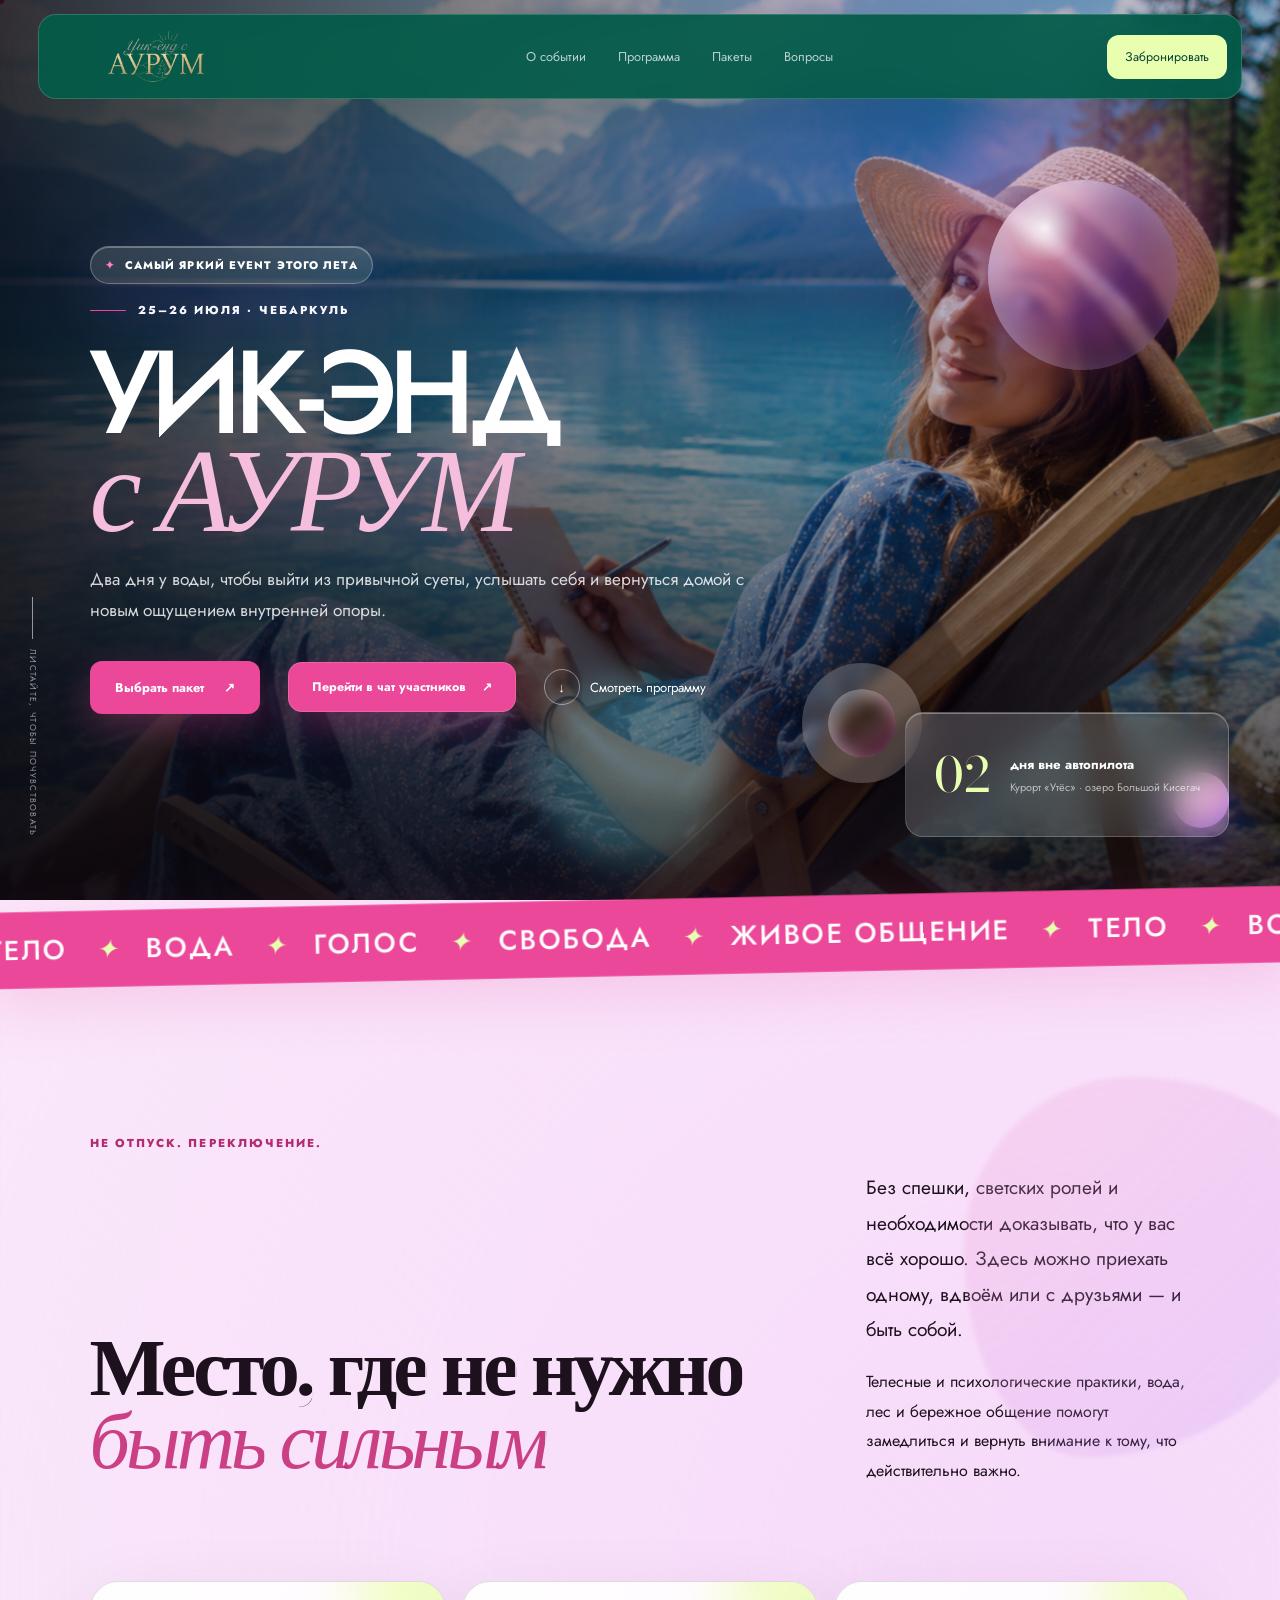
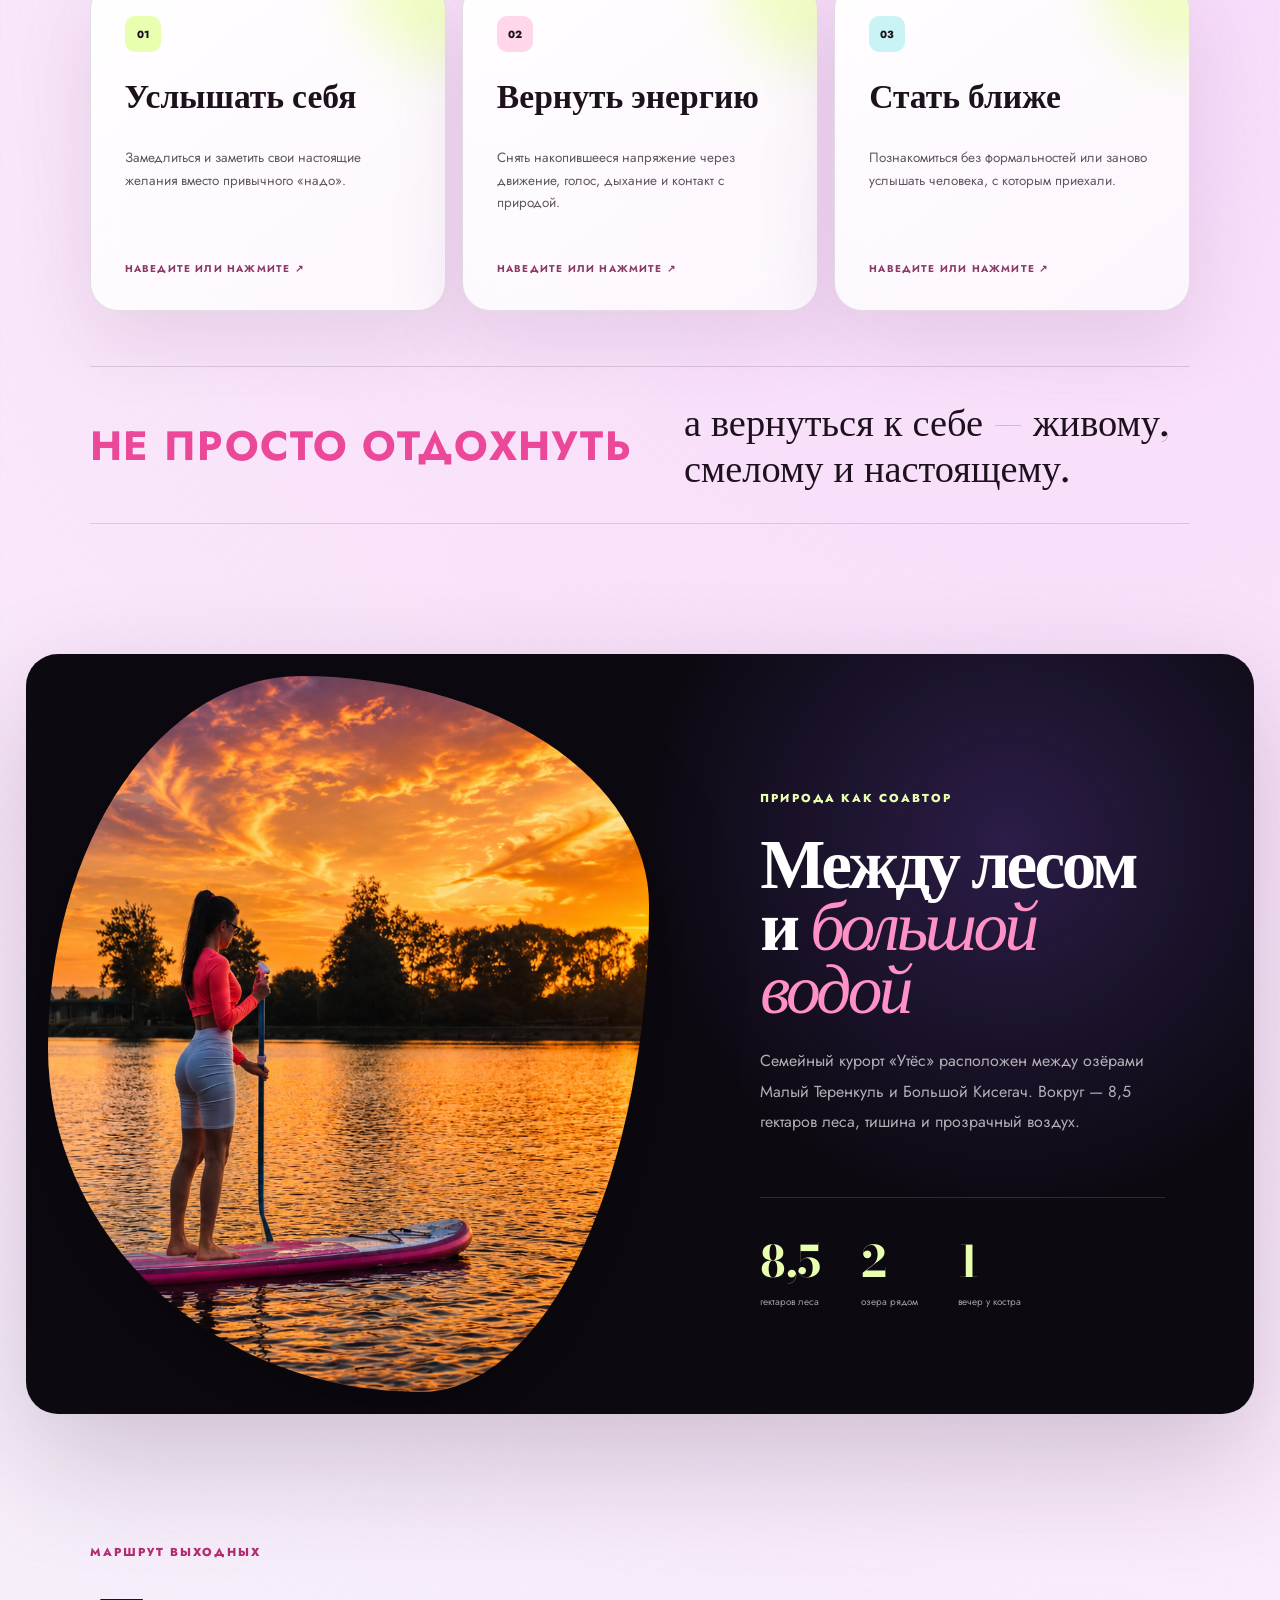
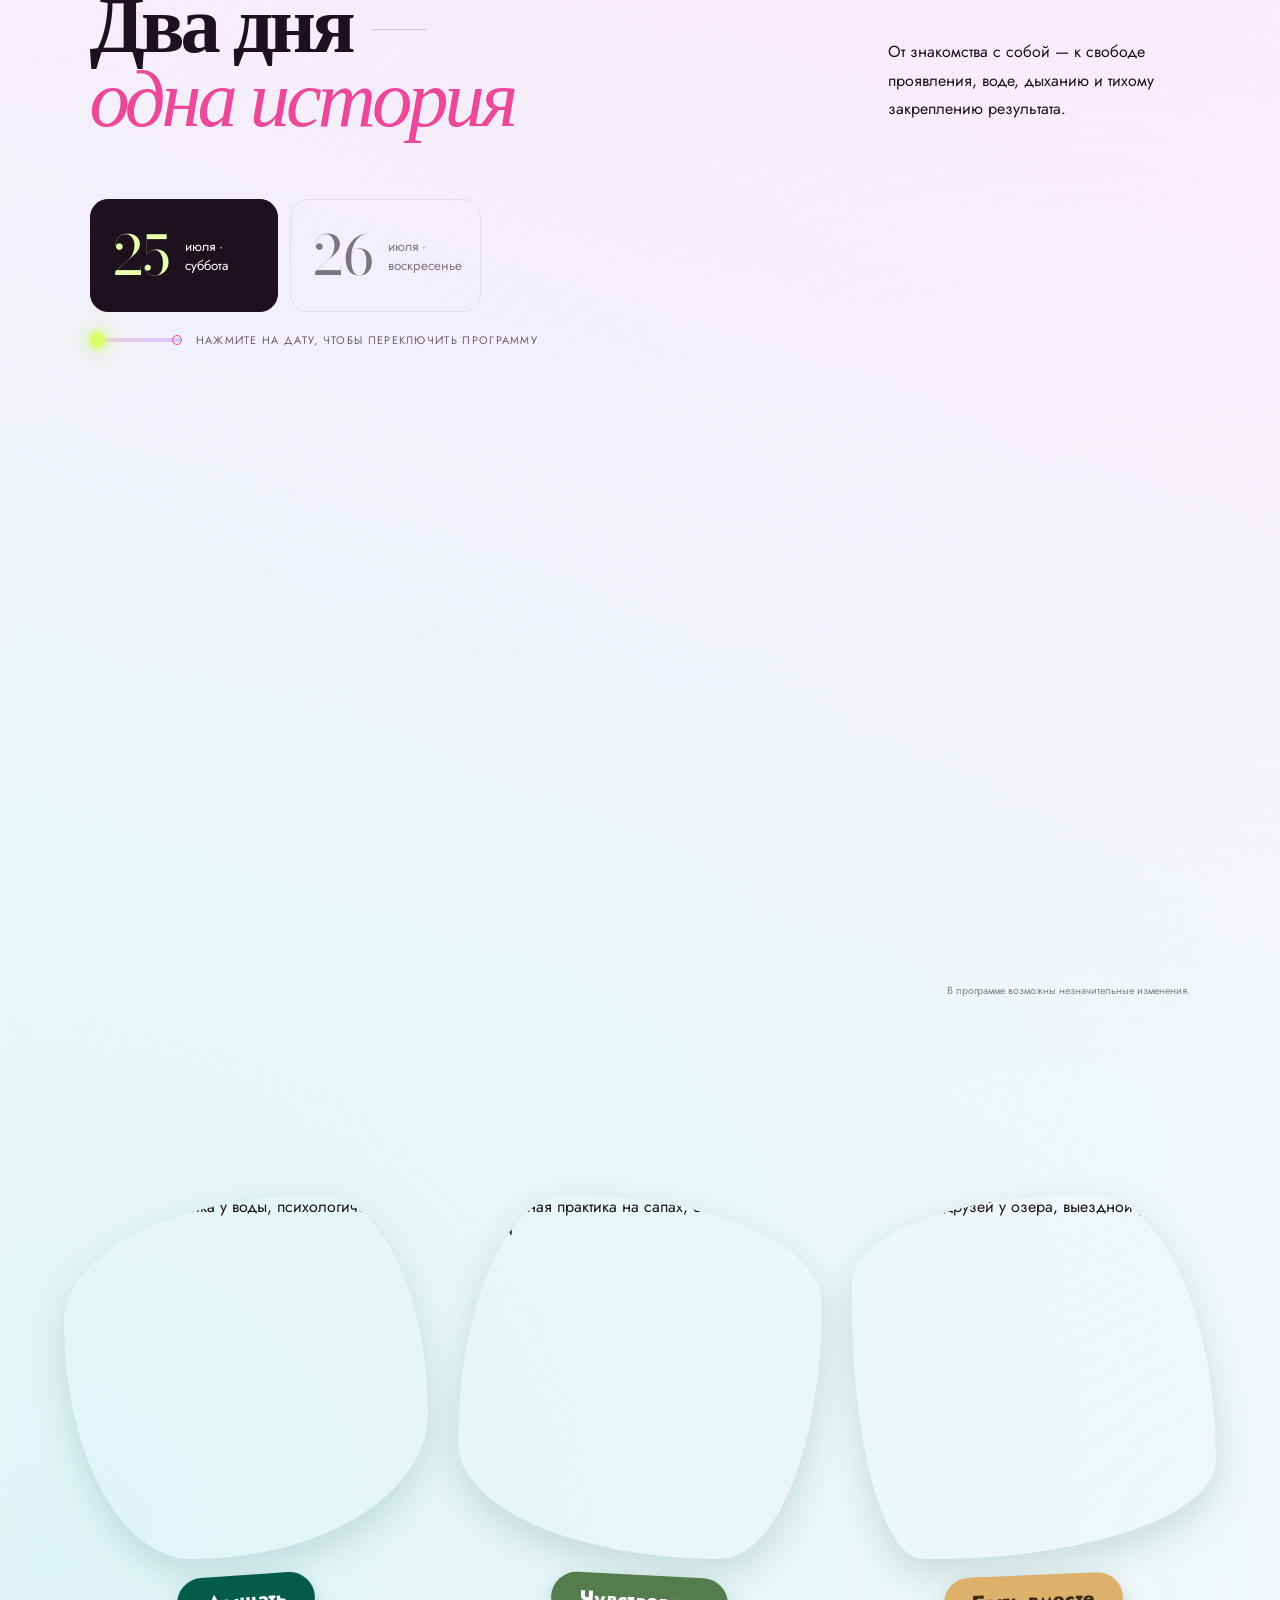
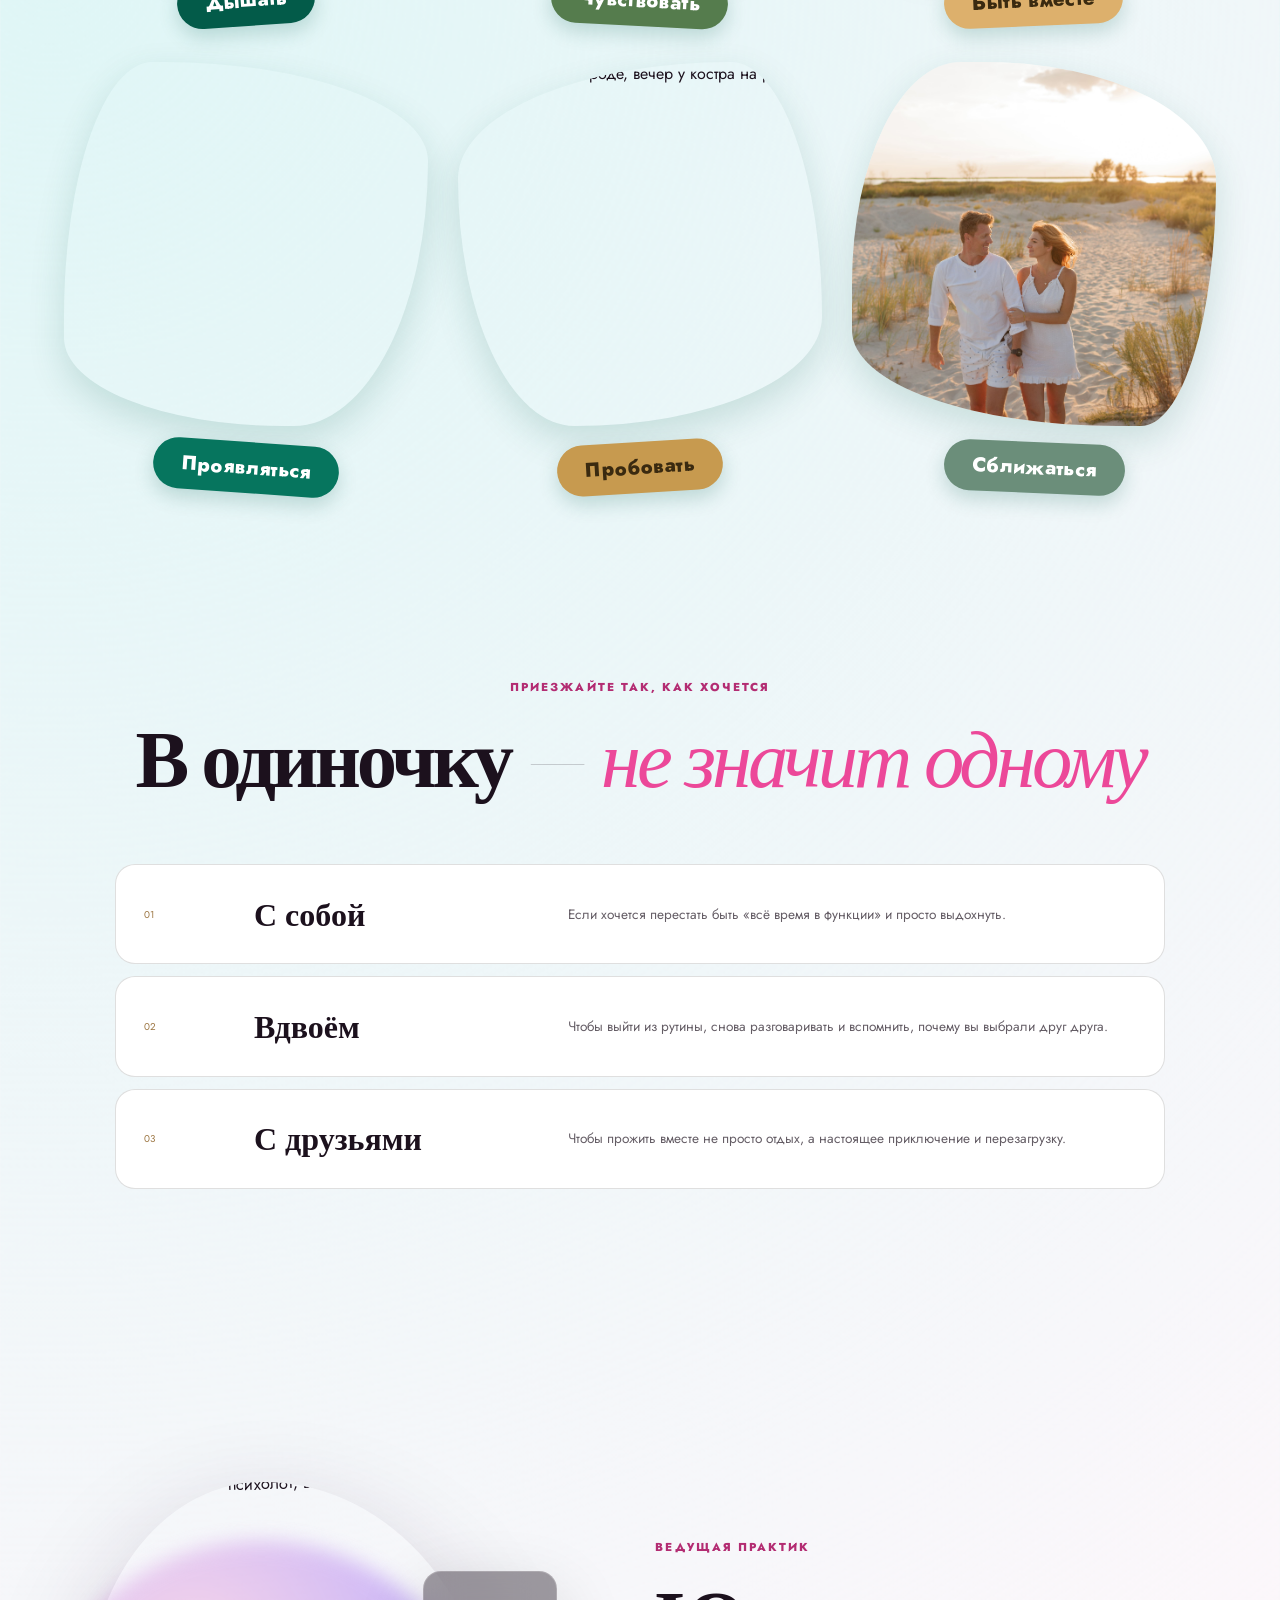
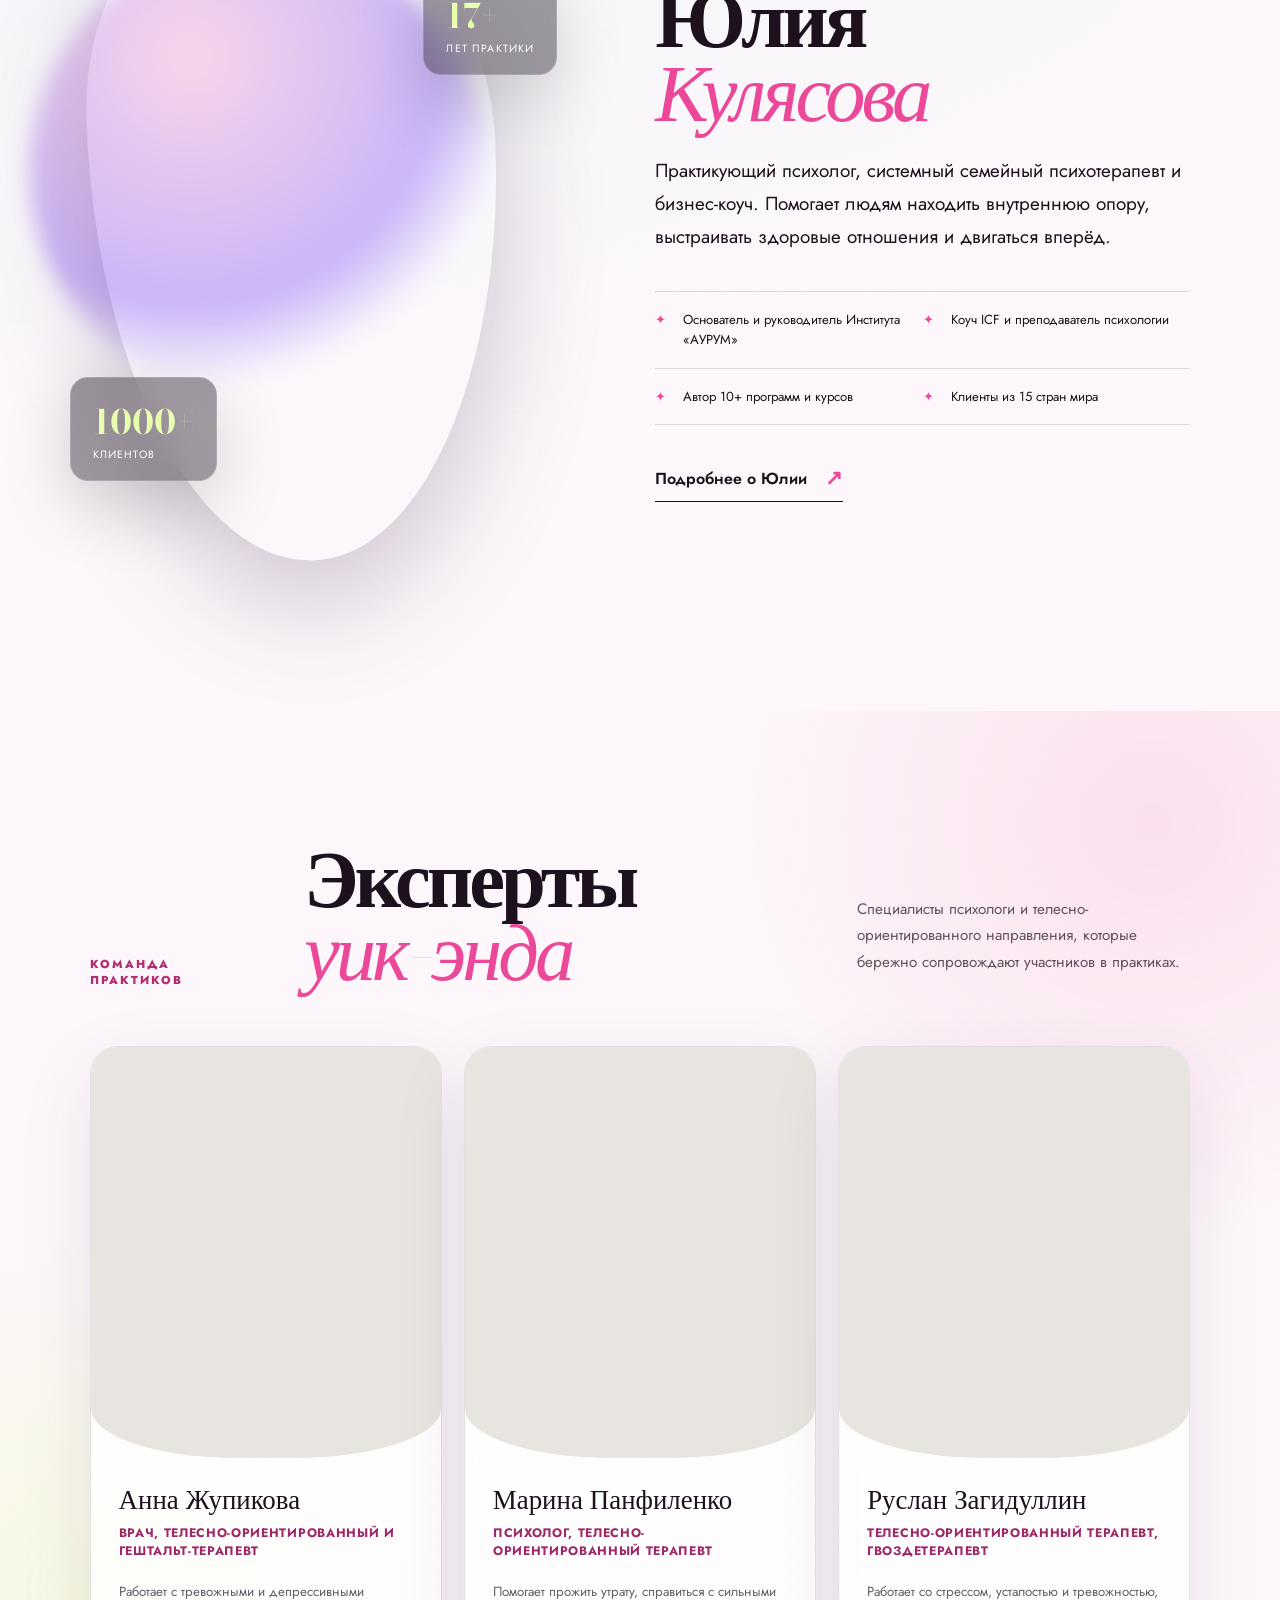
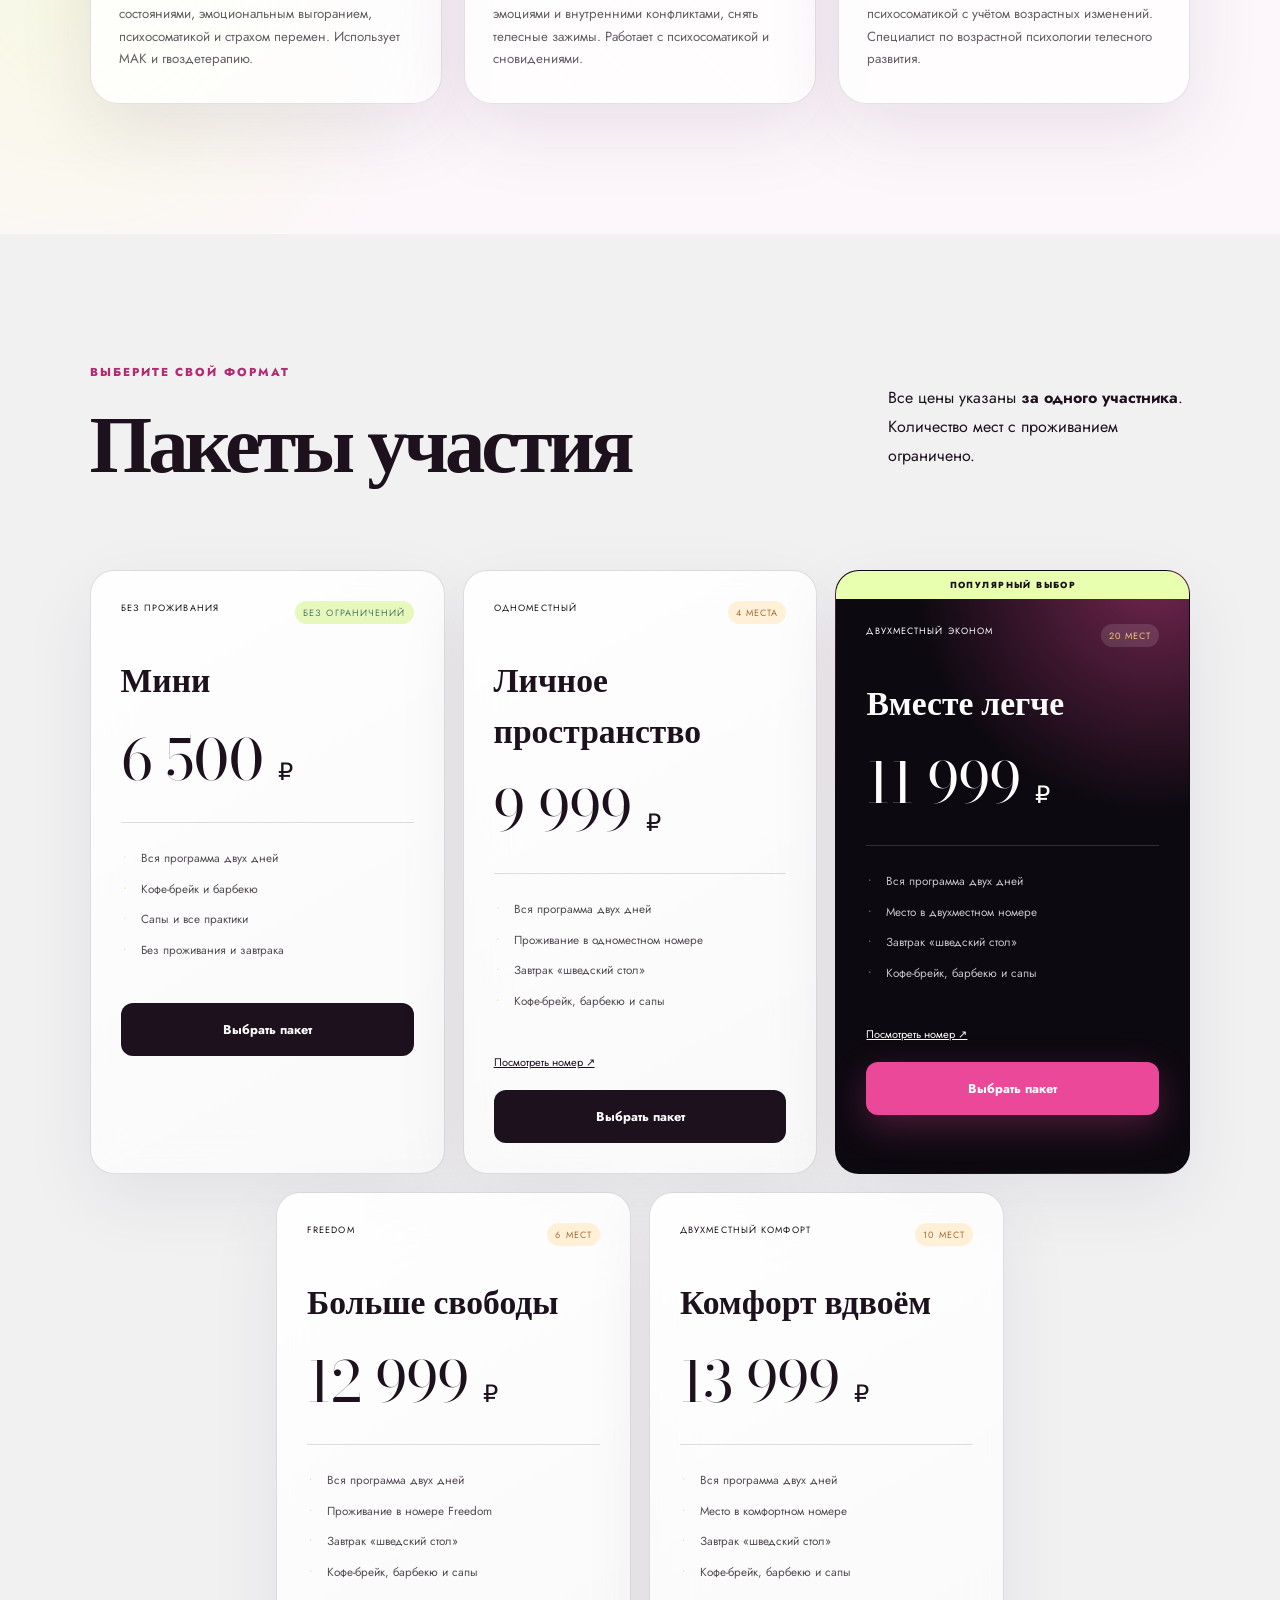
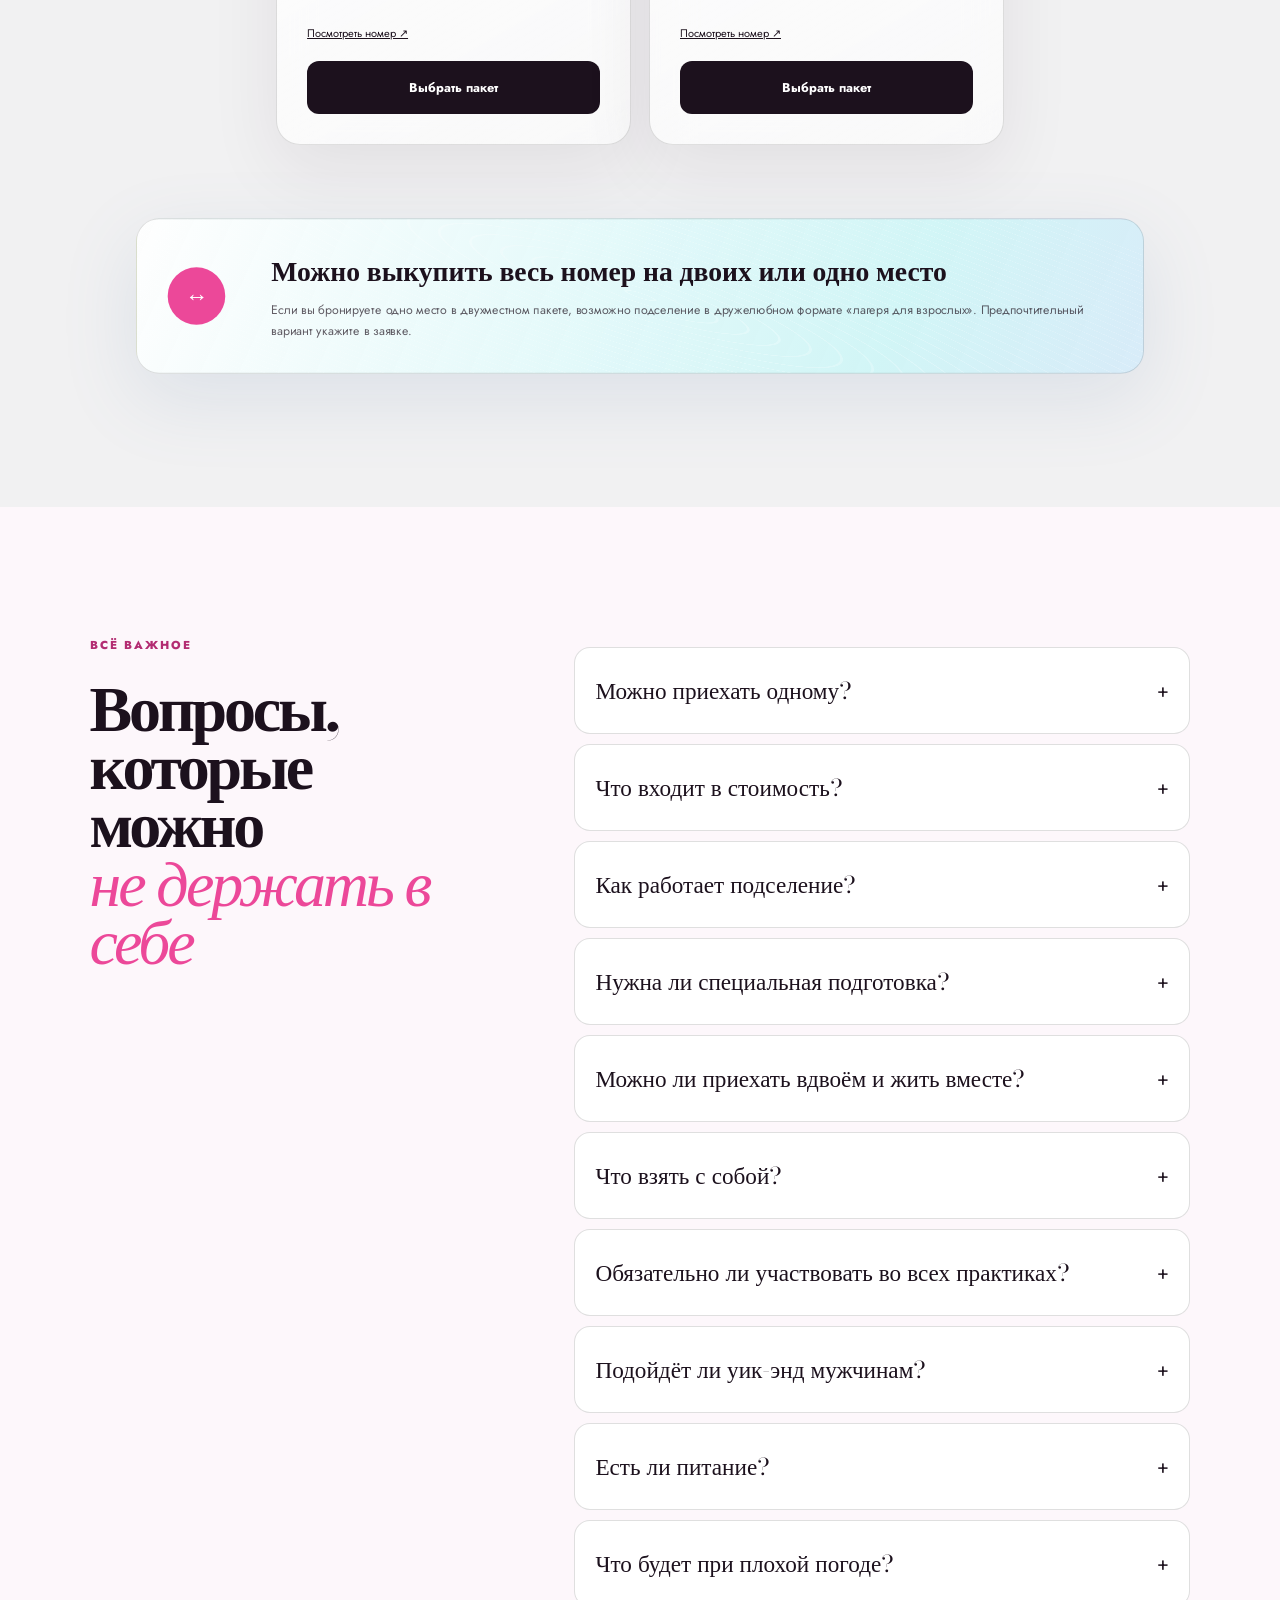
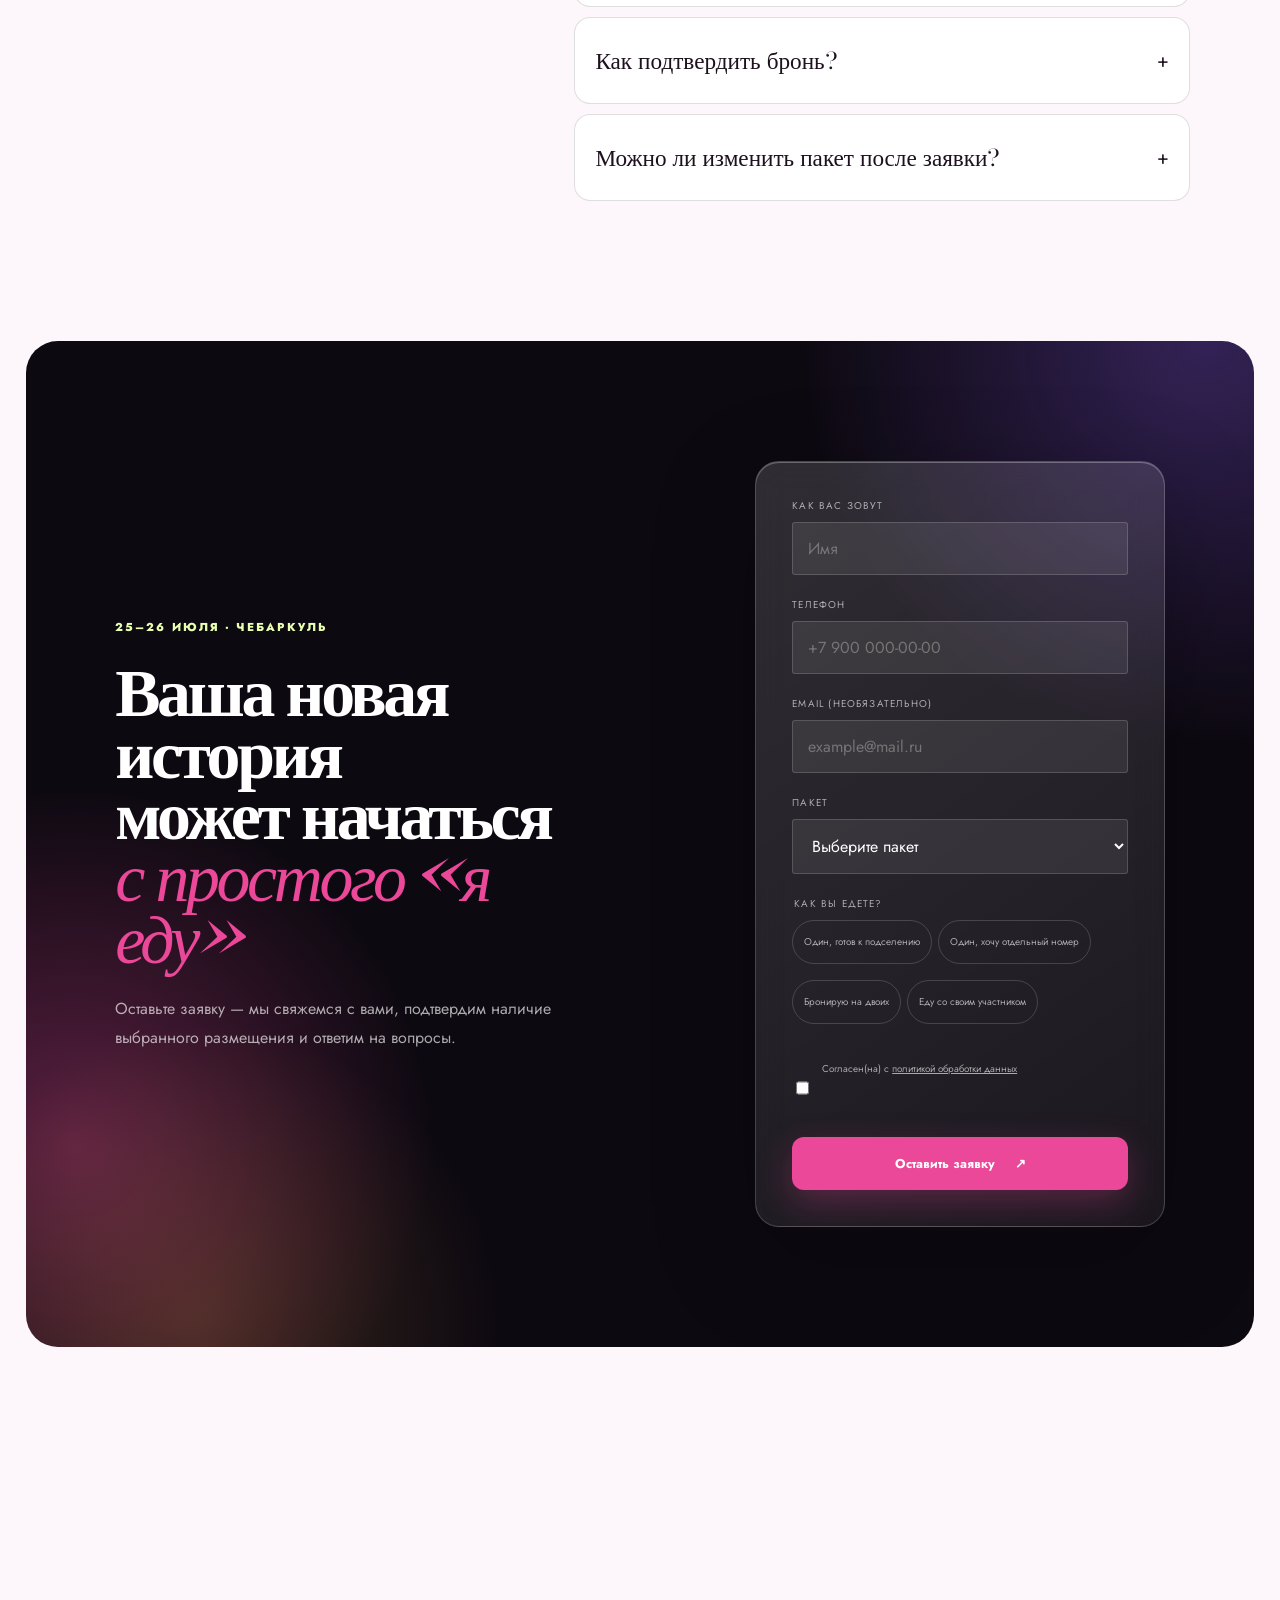
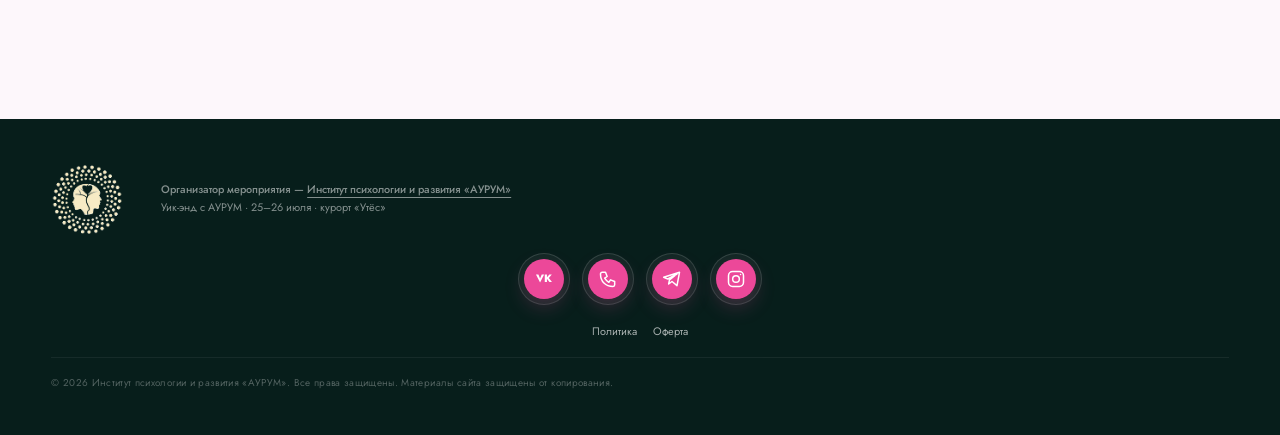
==== commit 282b867e: "Форма: обязательные имя и телефон, валидация телефона, email reply-to, тема письма" ====
--- a/index.html
+++ b/index.html
@@ -427,9 +427,10 @@
       <div data-fs-success class="form-success" hidden>Спасибо! Ваша заявка отправлена. Организатор свяжется с вами в ближайшее время.</div>
       <div data-fs-error class="form-error" hidden></div>
       <form class="booking-form glass reveal" name="aurum-booking" id="booking-form">
-        <input type="hidden" name="_subject" value="Новая заявка на Уик-энд с АУРУМ"><input type="hidden" name="_next" value="https://events-aurum.ru/thanks.html"><p class="hidden"><label>Не заполняйте: <input name="_gotcha" tabindex="-1" autocomplete="off"></label></p>
+        <input type="hidden" name="_subject" value="Новая заявка на уик-энд AURUM"><input type="hidden" name="_next" value="https://events-aurum.ru/thanks.html"><p class="hidden"><label>Не заполняйте: <input name="_gotcha" tabindex="-1" autocomplete="off"></label></p>
         <label><span>Как вас зовут</span><input name="name" type="text" autocomplete="name" required placeholder="Имя" data-fs-field></label>
-        <label><span>Телефон</span><input name="phone" type="tel" autocomplete="tel" required placeholder="+7 900 000-00-00" data-fs-field></label>
+        <label><span>Телефон</span><input name="phone" type="tel" inputmode="tel" autocomplete="tel" required placeholder="+7 900 000-00-00" pattern="^(\+7|8)[\s\-]?\(?\d{3}\)?[\s\-]?\d{3}[\s\-]?\d{2}[\s\-]?\d{2}$" title="Введите номер в формате +7 900 000-00-00" data-fs-field></label>
+        <label><span>Email (необязательно)</span><input name="_replyto" type="email" inputmode="email" autocomplete="email" placeholder="example@mail.ru" data-fs-field></label>
         <label><span>Пакет</span><select name="package" id="package-select" required data-fs-field><option value="">Выберите пакет</option><option>Мини — 6 500 ₽</option><option>Одноместный — 9 999 ₽</option><option>Двухместный эконом — 11 999 ₽</option><option>Freedom — 12 999 ₽</option><option>Двухместный комфорт — 13 999 ₽</option></select></label>
         <fieldset><legend>Как вы едете?</legend><label class="radio"><input type="radio" name="placement" data-fs-field value="Один, готов к подселению" required><span>Один, готов к подселению</span></label><label class="radio"><input type="radio" name="placement" data-fs-field value="Один, хочу отдельный номер"><span>Один, хочу отдельный номер</span></label><label class="radio"><input type="radio" name="placement" data-fs-field value="Бронирую на двоих"><span>Бронирую на двоих</span></label><label class="radio"><input type="radio" name="placement" data-fs-field value="Еду со своим участником"><span>Еду со своим участником</span></label></fieldset>
         <label class="consent"><input type="checkbox" required><span>Согласен(на) с <a href="privacy.html">политикой обработки данных</a></span></label>
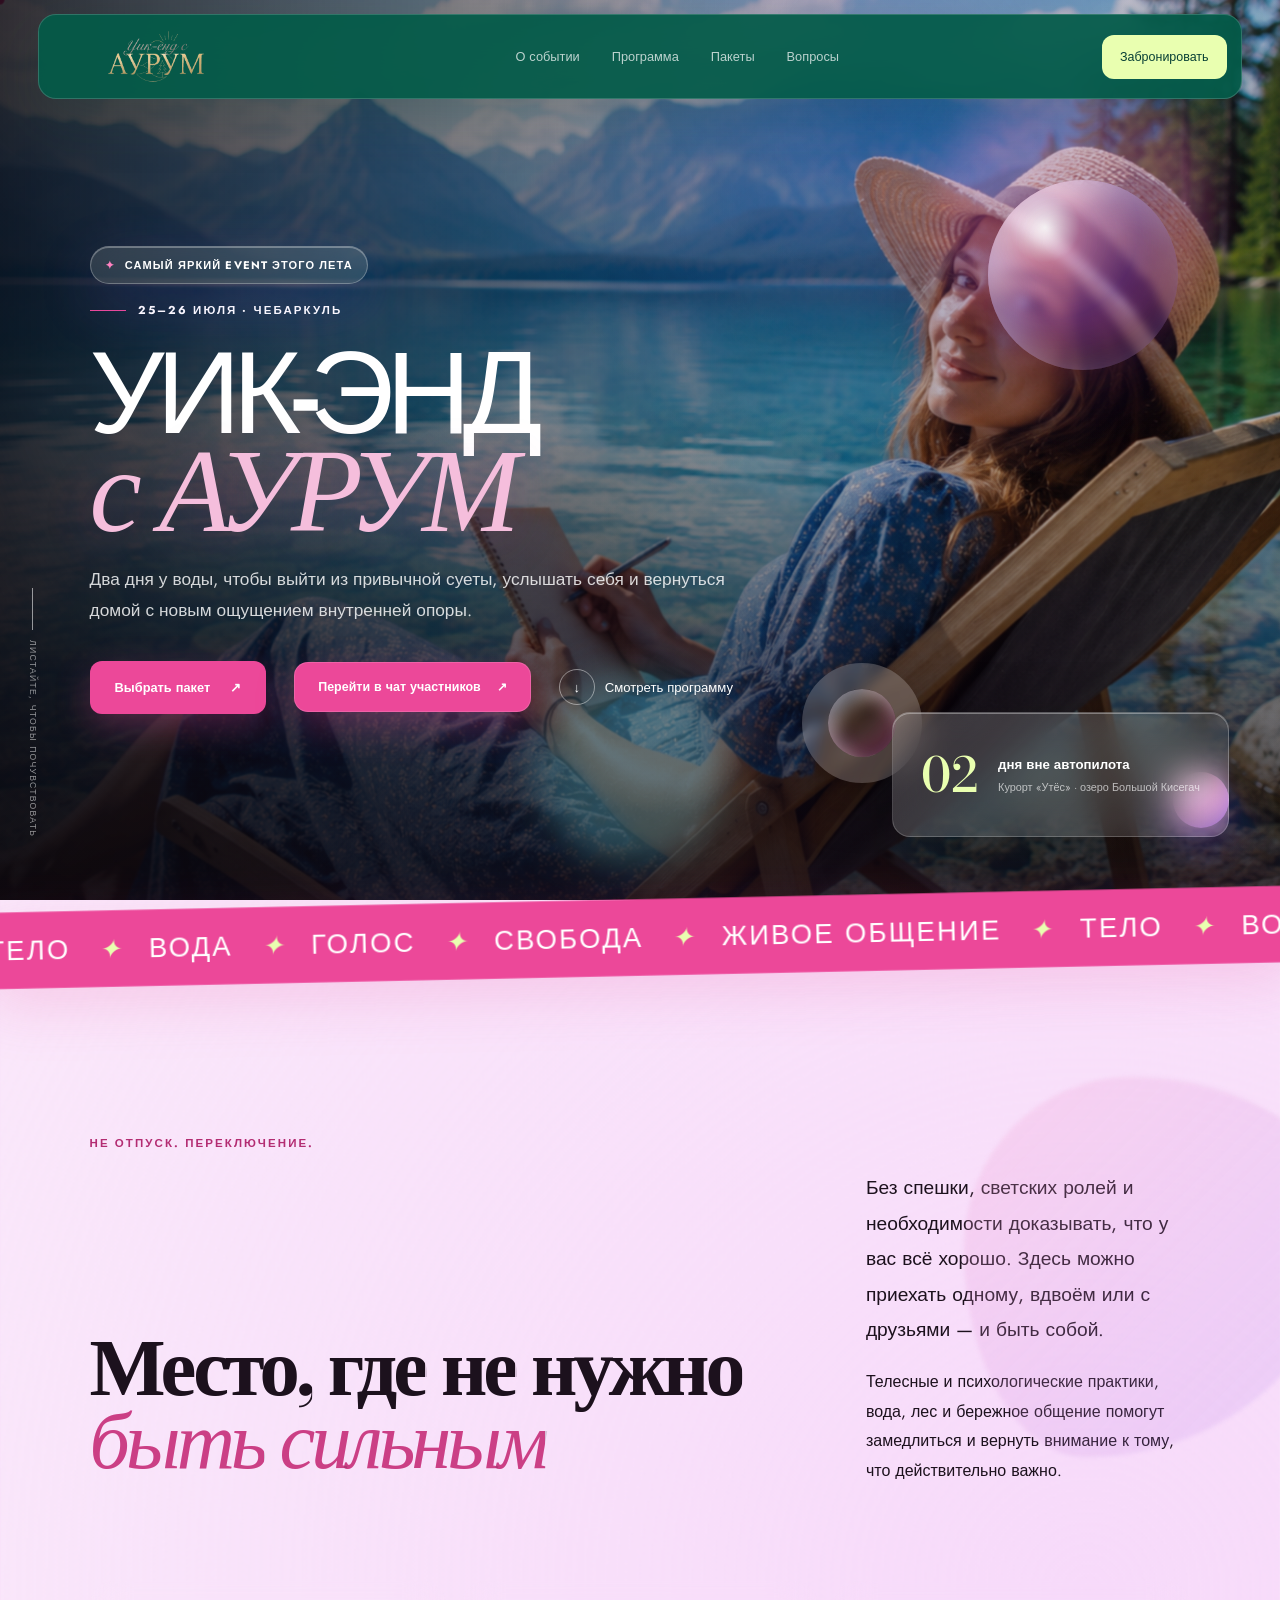
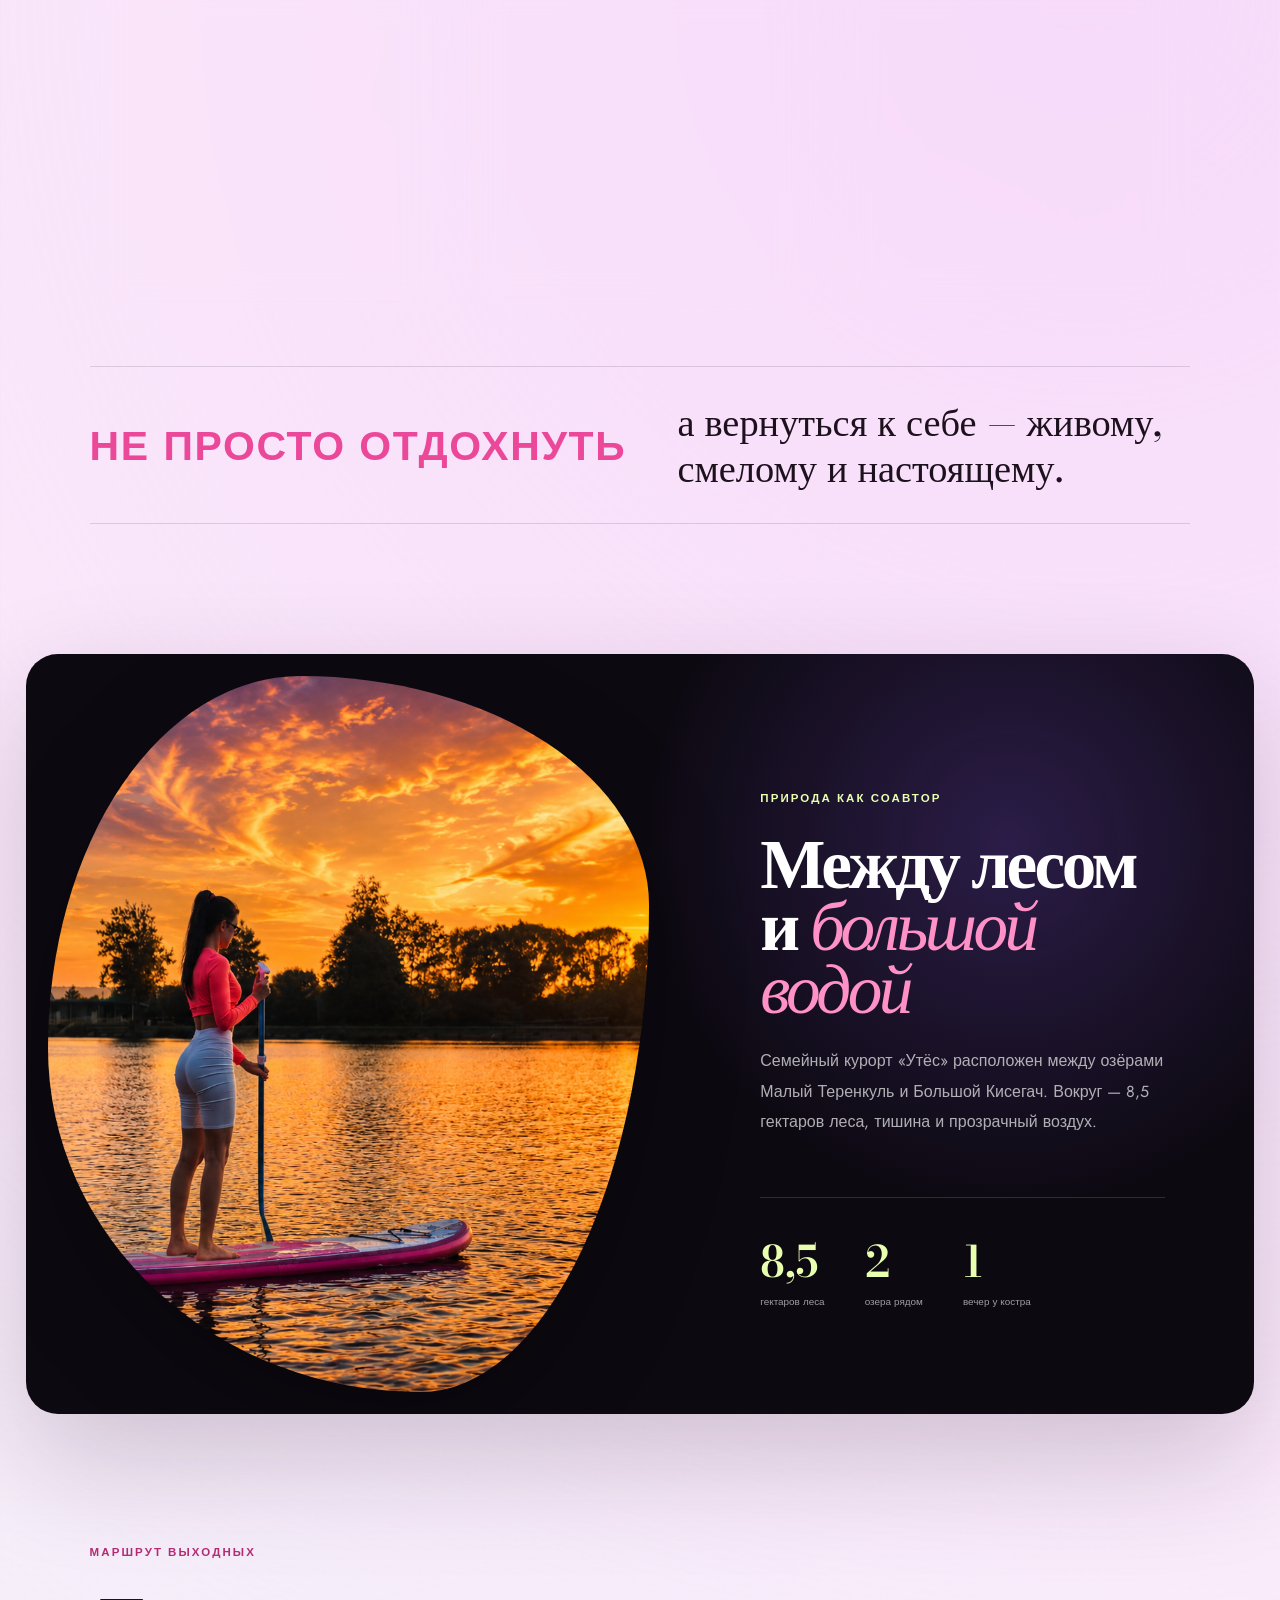
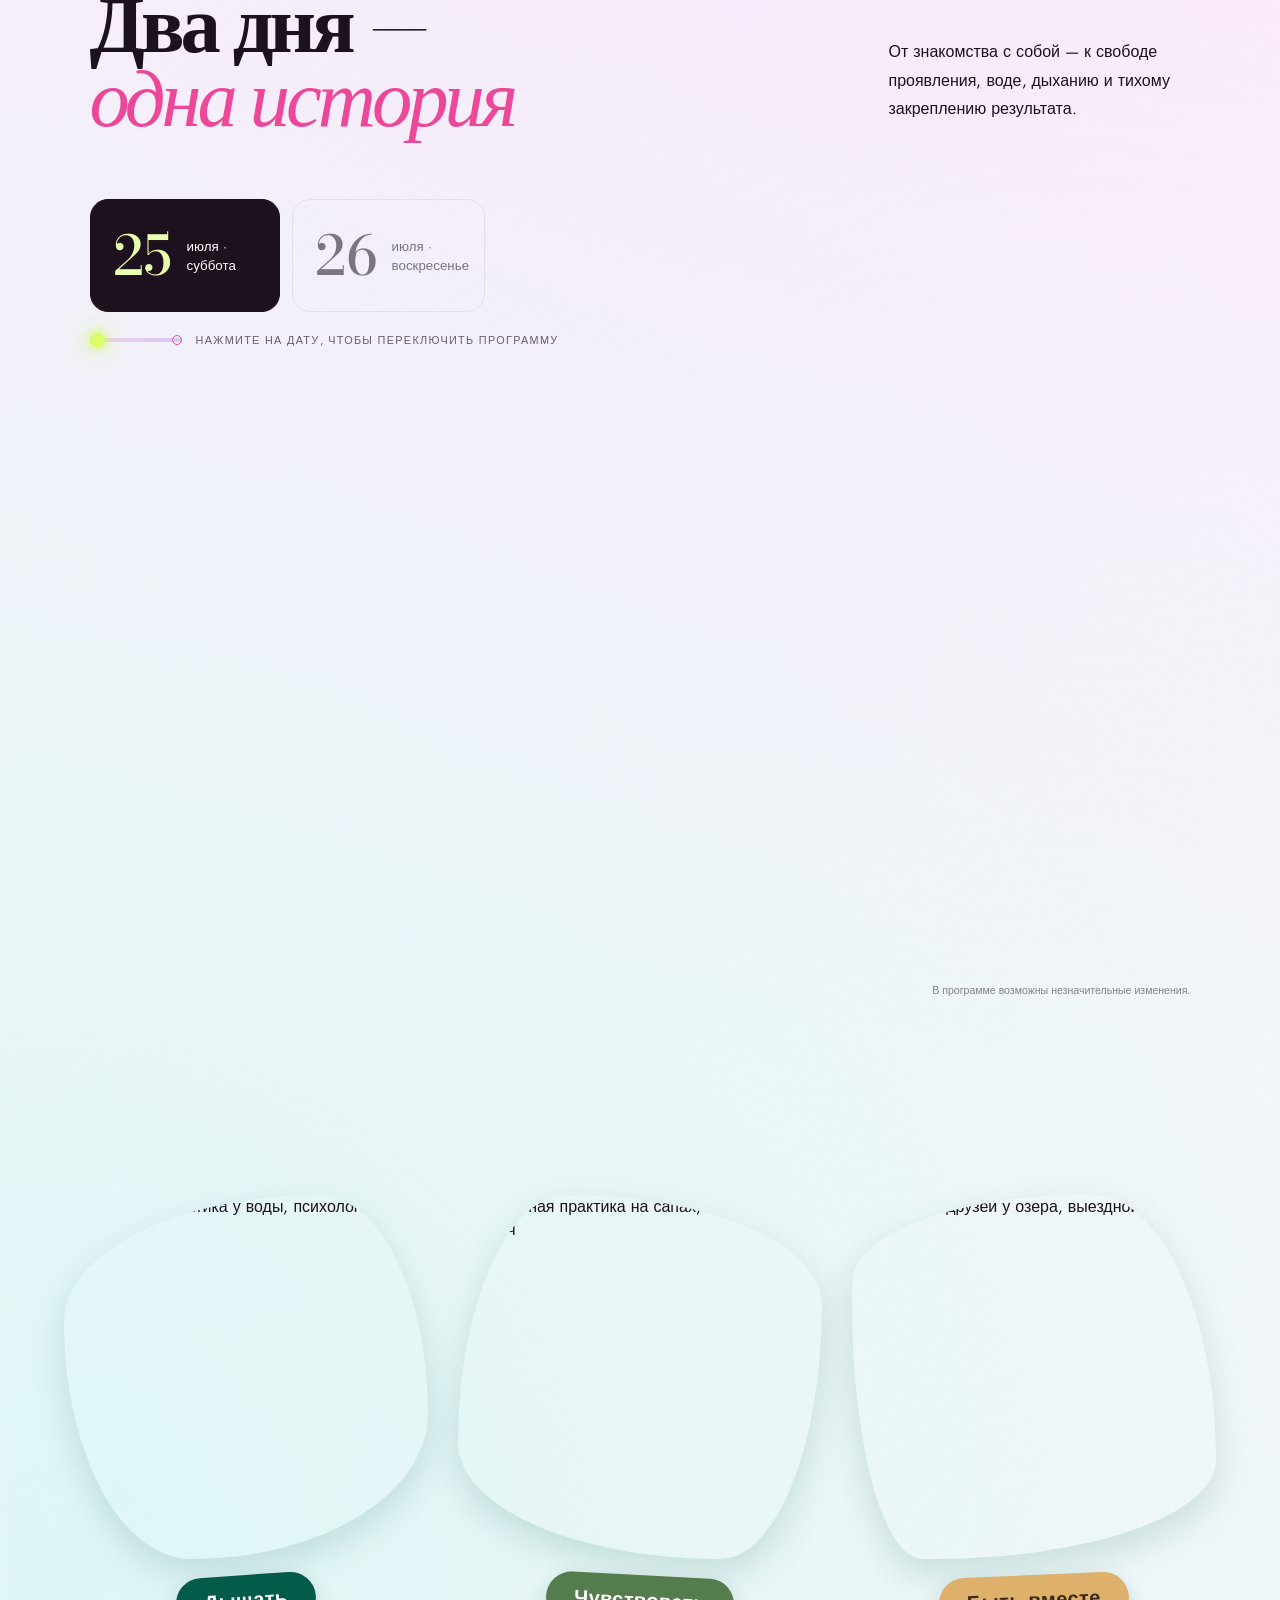
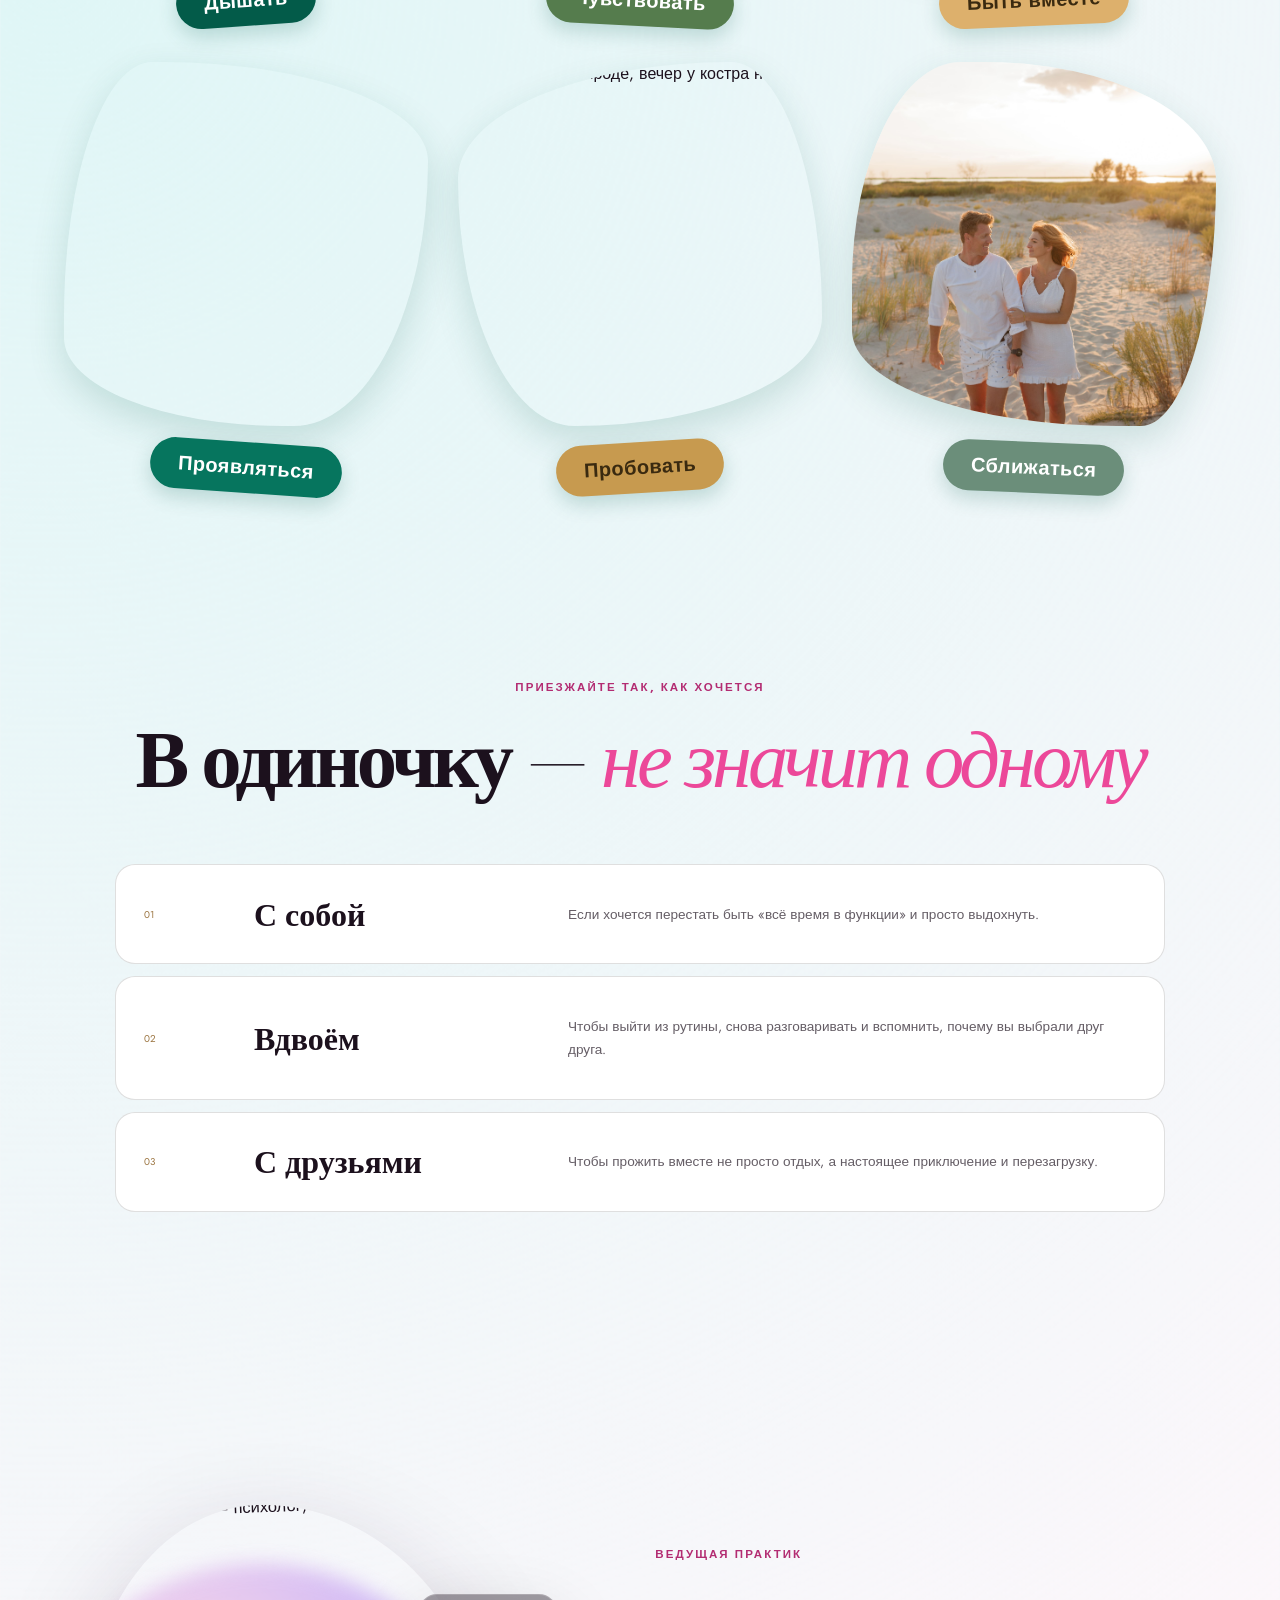
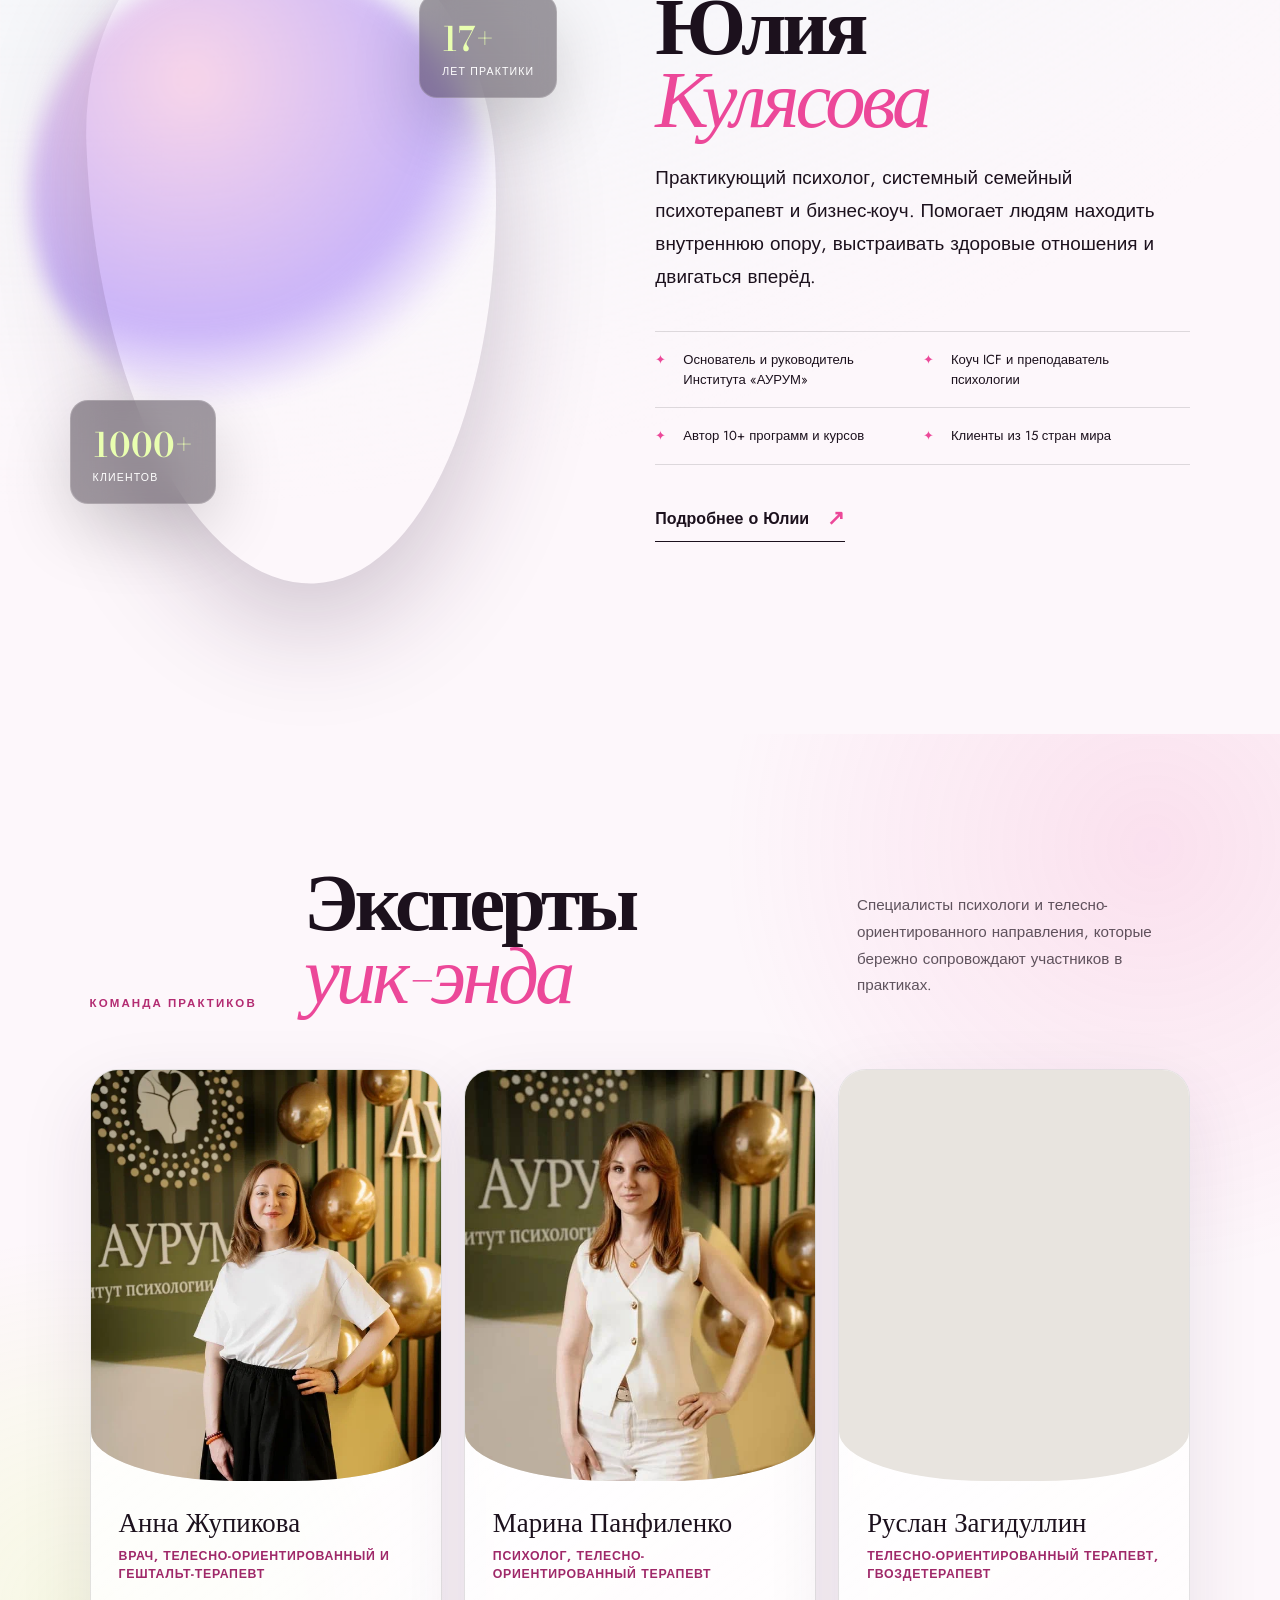
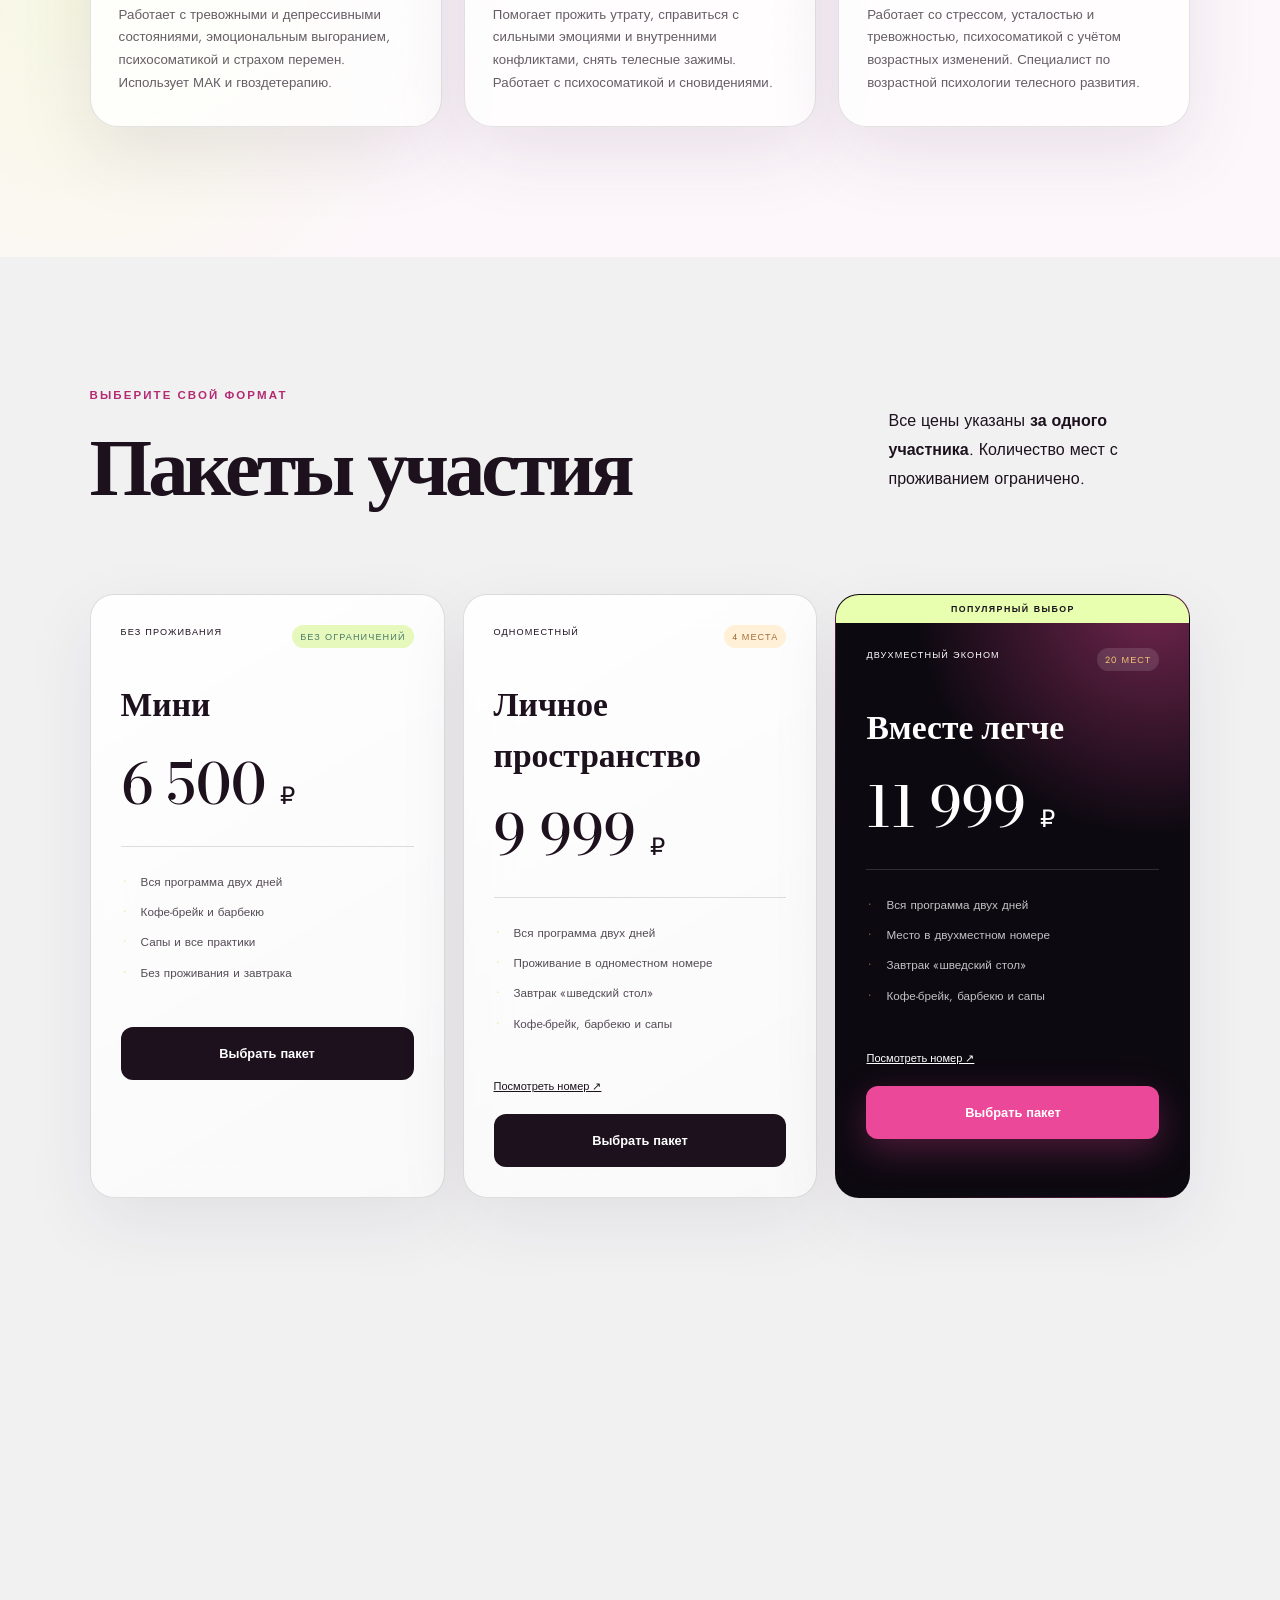
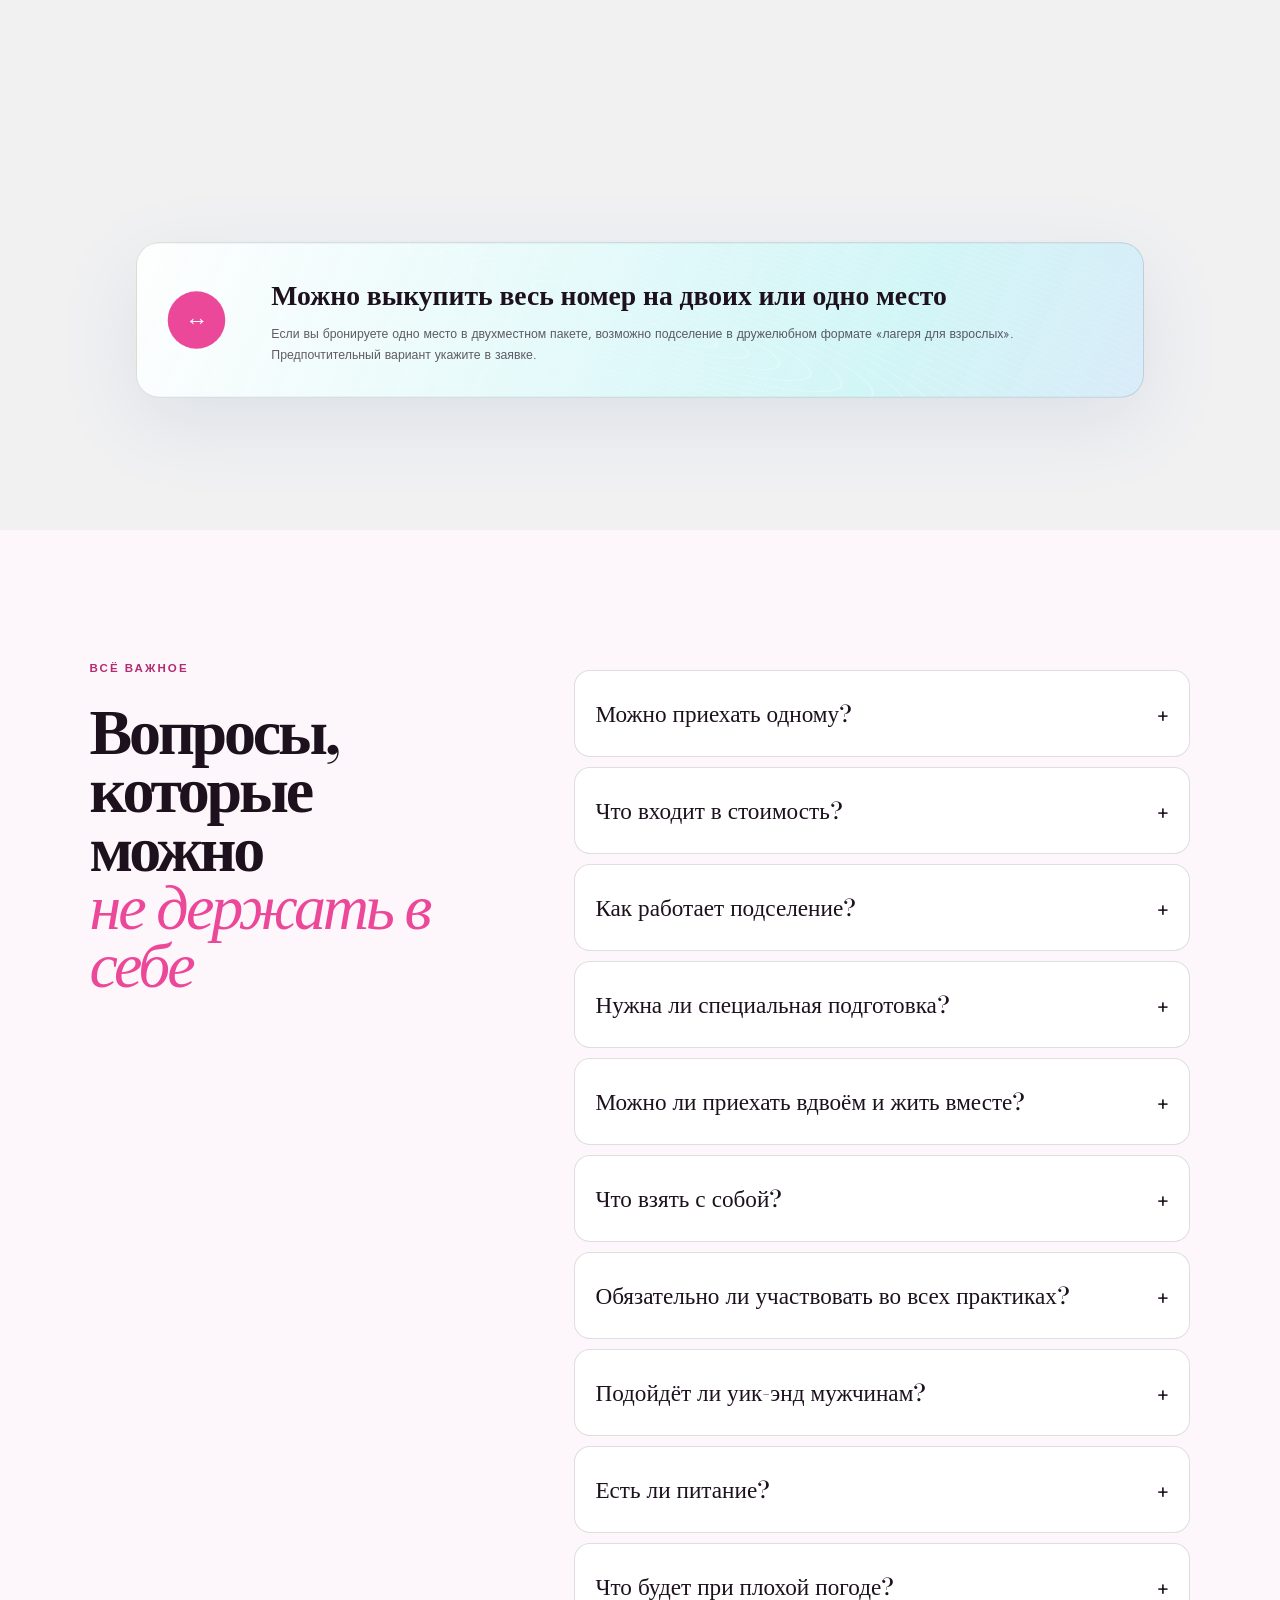
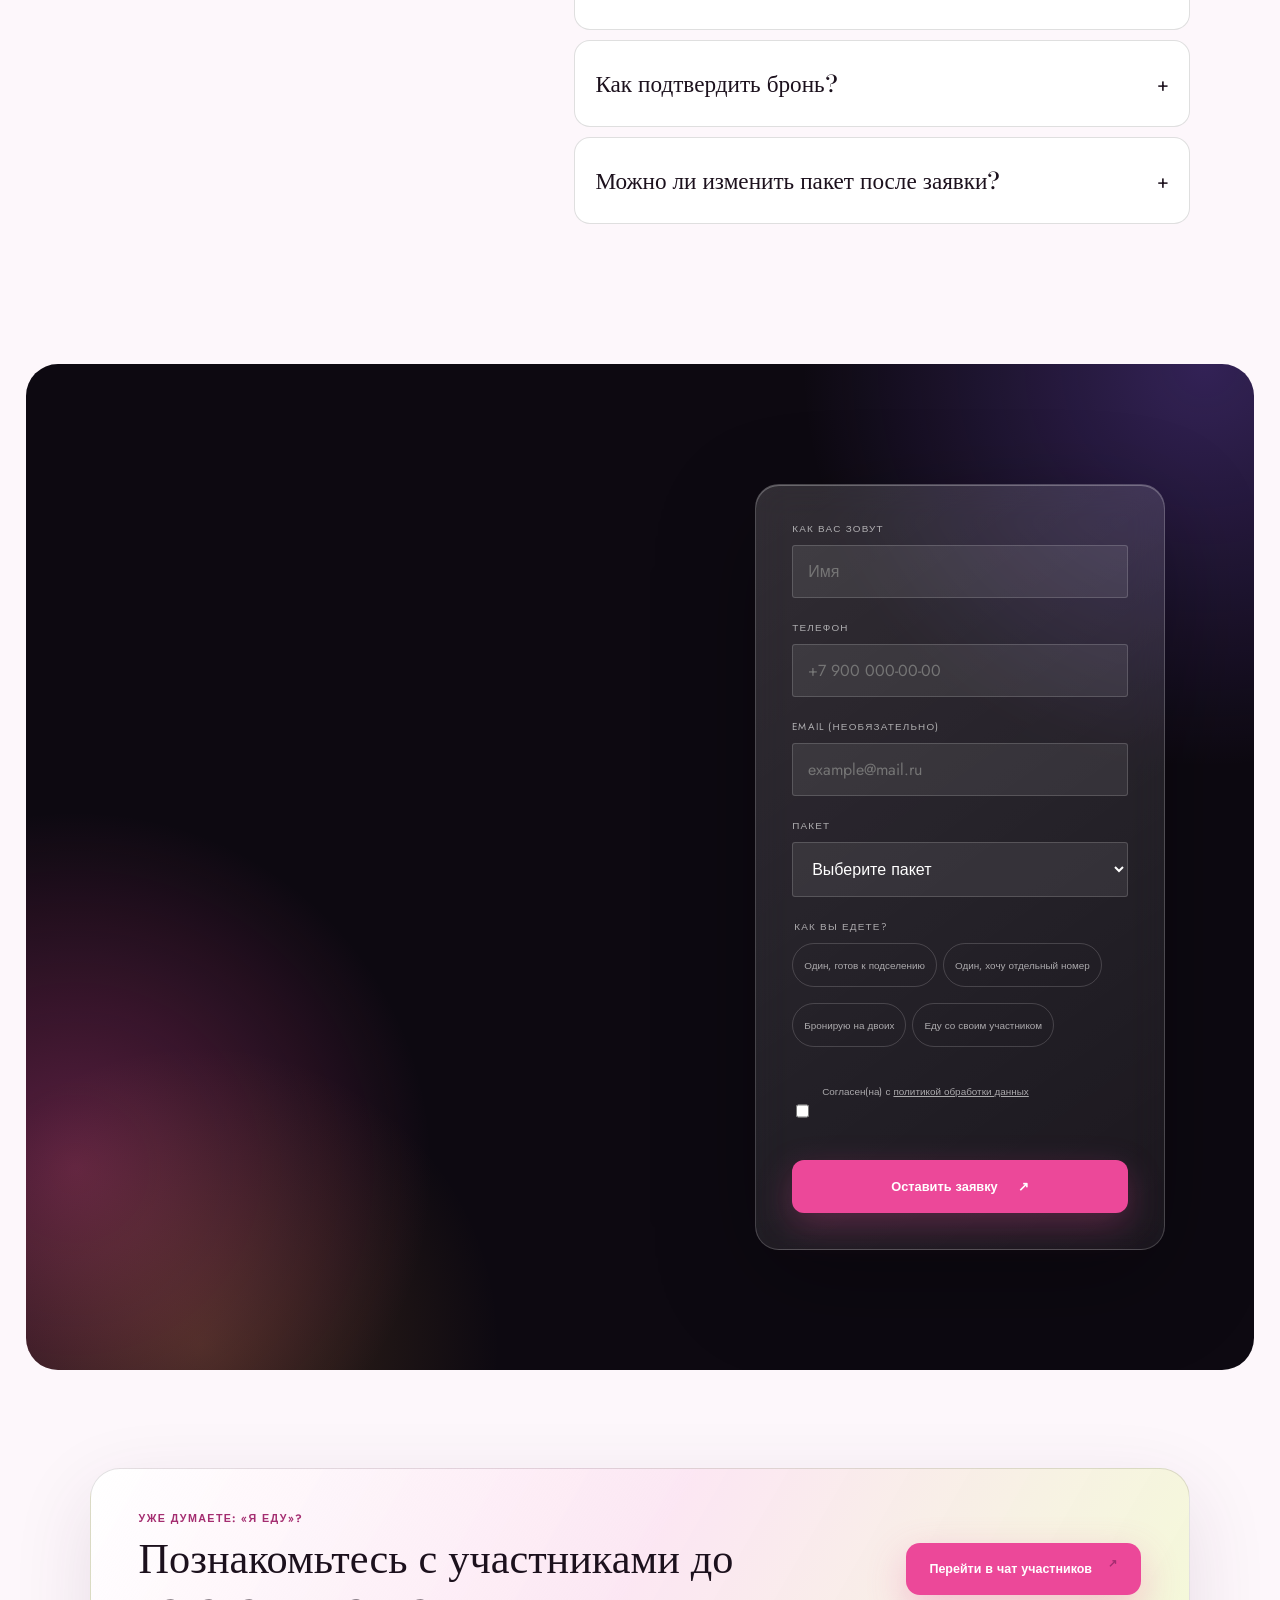
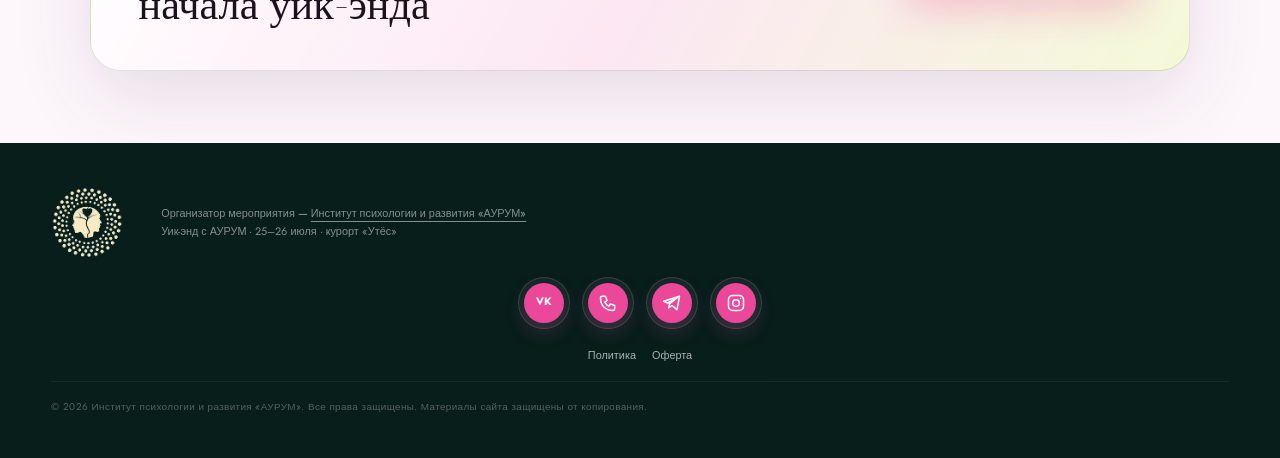
==== commit db5025b3: "Локальные шрифты вместо Google Fonts для загрузки в РФ без VPN" ====
--- a/index.html
+++ b/index.html
@@ -31,12 +31,6 @@
   <meta name="twitter:description" content="Два дня телесных практик, природы и живого общения 25–26 июля на курорте «Утёс», Чебаркуль.">
   <meta name="twitter:image" content="https://aurumchel.ru/photos/og-image.svg">
 
-  <!-- Fonts: preconnect + non-render-blocking load -->
-  <link rel="preconnect" href="https://fonts.googleapis.com">
-  <link rel="preconnect" href="https://fonts.gstatic.com" crossorigin>
-  <link rel="preload" as="style" href="https://fonts.googleapis.com/css2?family=Bodoni+Moda:ital,wght@0,500;0,600;1,500&family=Jost:wght@300;400;500;600;700&display=swap">
-  <link href="https://fonts.googleapis.com/css2?family=Bodoni+Moda:ital,wght@0,500;0,600;1,500&family=Jost:wght@300;400;500;600;700&display=swap" rel="stylesheet" media="print" onload="this.media='all'">
-  <noscript><link href="https://fonts.googleapis.com/css2?family=Bodoni+Moda:ital,wght@0,500;0,600;1,500&family=Jost:wght@300;400;500;600;700&display=swap" rel="stylesheet"></noscript>
 
   <link rel="stylesheet" href="css/style.css">
   <script defer src="js/main.js"></script>
--- a/css/style.css
+++ b/css/style.css
@@ -1,3 +1,11 @@
+@font-face{font-family:'Bodoni Moda';src:url('../fonts/bodoni-moda-v28-latin-500.woff2') format('woff2');font-weight:500;font-style:normal;font-display:swap}
+@font-face{font-family:'Bodoni Moda';src:url('../fonts/bodoni-moda-v28-latin-600.woff2') format('woff2');font-weight:600;font-style:normal;font-display:swap}
+@font-face{font-family:'Bodoni Moda';src:url('../fonts/bodoni-moda-v28-latin-500italic.woff2') format('woff2');font-weight:500;font-style:italic;font-display:swap}
+@font-face{font-family:'Jost';src:url('../fonts/jost-v20-latin_latin-ext-300.woff2') format('woff2');font-weight:300;font-style:normal;font-display:swap}
+@font-face{font-family:'Jost';src:url('../fonts/jost-v20-latin_latin-ext-regular.woff2') format('woff2');font-weight:400;font-style:normal;font-display:swap}
+@font-face{font-family:'Jost';src:url('../fonts/jost-v20-latin_latin-ext-500.woff2') format('woff2');font-weight:500;font-style:normal;font-display:swap}
+@font-face{font-family:'Jost';src:url('../fonts/jost-v20-latin_latin-ext-600.woff2') format('woff2');font-weight:600;font-style:normal;font-display:swap}
+@font-face{font-family:'Jost';src:url('../fonts/jost-v20-latin_latin-ext-700.woff2') format('woff2');font-weight:700;font-style:normal;font-display:swap}
 :root{--forest:#123c34;--forest-2:#092a25;--cream:#f5f1e8;--paper:#fffdf8;--ink:#15322d;--gold:#d9a84e;--amber:#ef8d45;--sky:#87c3c6;--line:rgba(20,61,53,.16);--serif:'Cormorant Garamond',serif;--sans:'Manrope',sans-serif}
 *{box-sizing:border-box}html{scroll-behavior:smooth}body{margin:0;background:var(--cream);color:var(--ink);font-family:var(--sans);overflow-x:hidden}body.menu-open{overflow:hidden}img{display:block;width:100%}a{color:inherit;text-decoration:none}button,input,select{font:inherit}.hidden{display:none!important}.cursor-glow{position:fixed;z-index:0;width:28rem;height:28rem;border-radius:50%;background:radial-gradient(circle,rgba(234,181,84,.12),transparent 68%);transform:translate(-50%,-50%);pointer-events:none;opacity:0;transition:opacity .3s}
 .site-header{position:fixed;z-index:50;top:0;left:0;width:100%;display:flex;align-items:center;justify-content:space-between;padding:20px 4.5vw;color:white;transition:.35s}.site-header.scrolled{padding-block:12px;background:rgba(9,42,37,.86);backdrop-filter:blur(18px);border-bottom:1px solid rgba(255,255,255,.1)}.brand{display:flex;align-items:center;gap:10px;font-size:.82rem;font-weight:700;letter-spacing:.18em}.brand img{width:34px;height:34px;object-fit:contain}.nav{display:flex;gap:32px;font-size:.8rem}.nav a{opacity:.78;transition:.2s}.nav a:hover{opacity:1}.header-cta{font-size:.78rem;border-bottom:1px solid;padding:6px 0}.menu-toggle{display:none;background:none;border:0}.menu-toggle span{display:block;width:26px;height:1px;background:#fff;margin:7px}
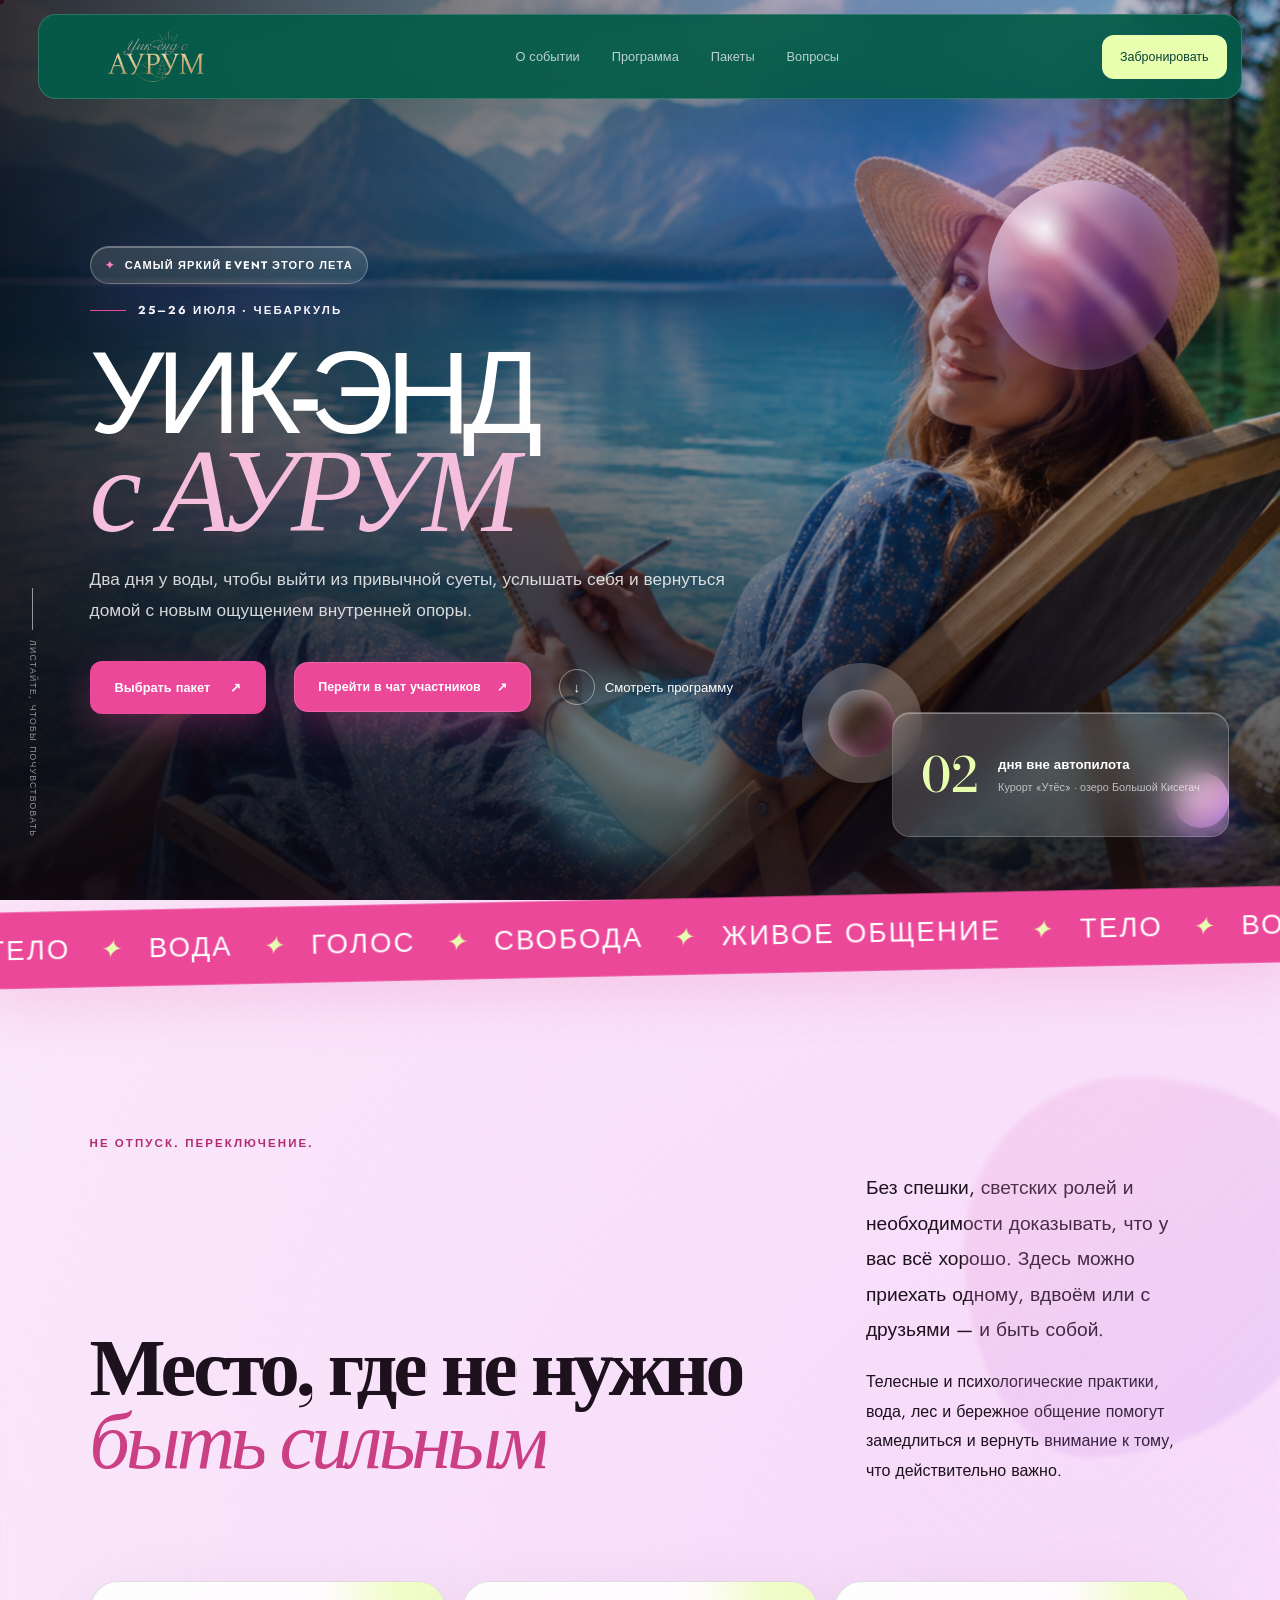
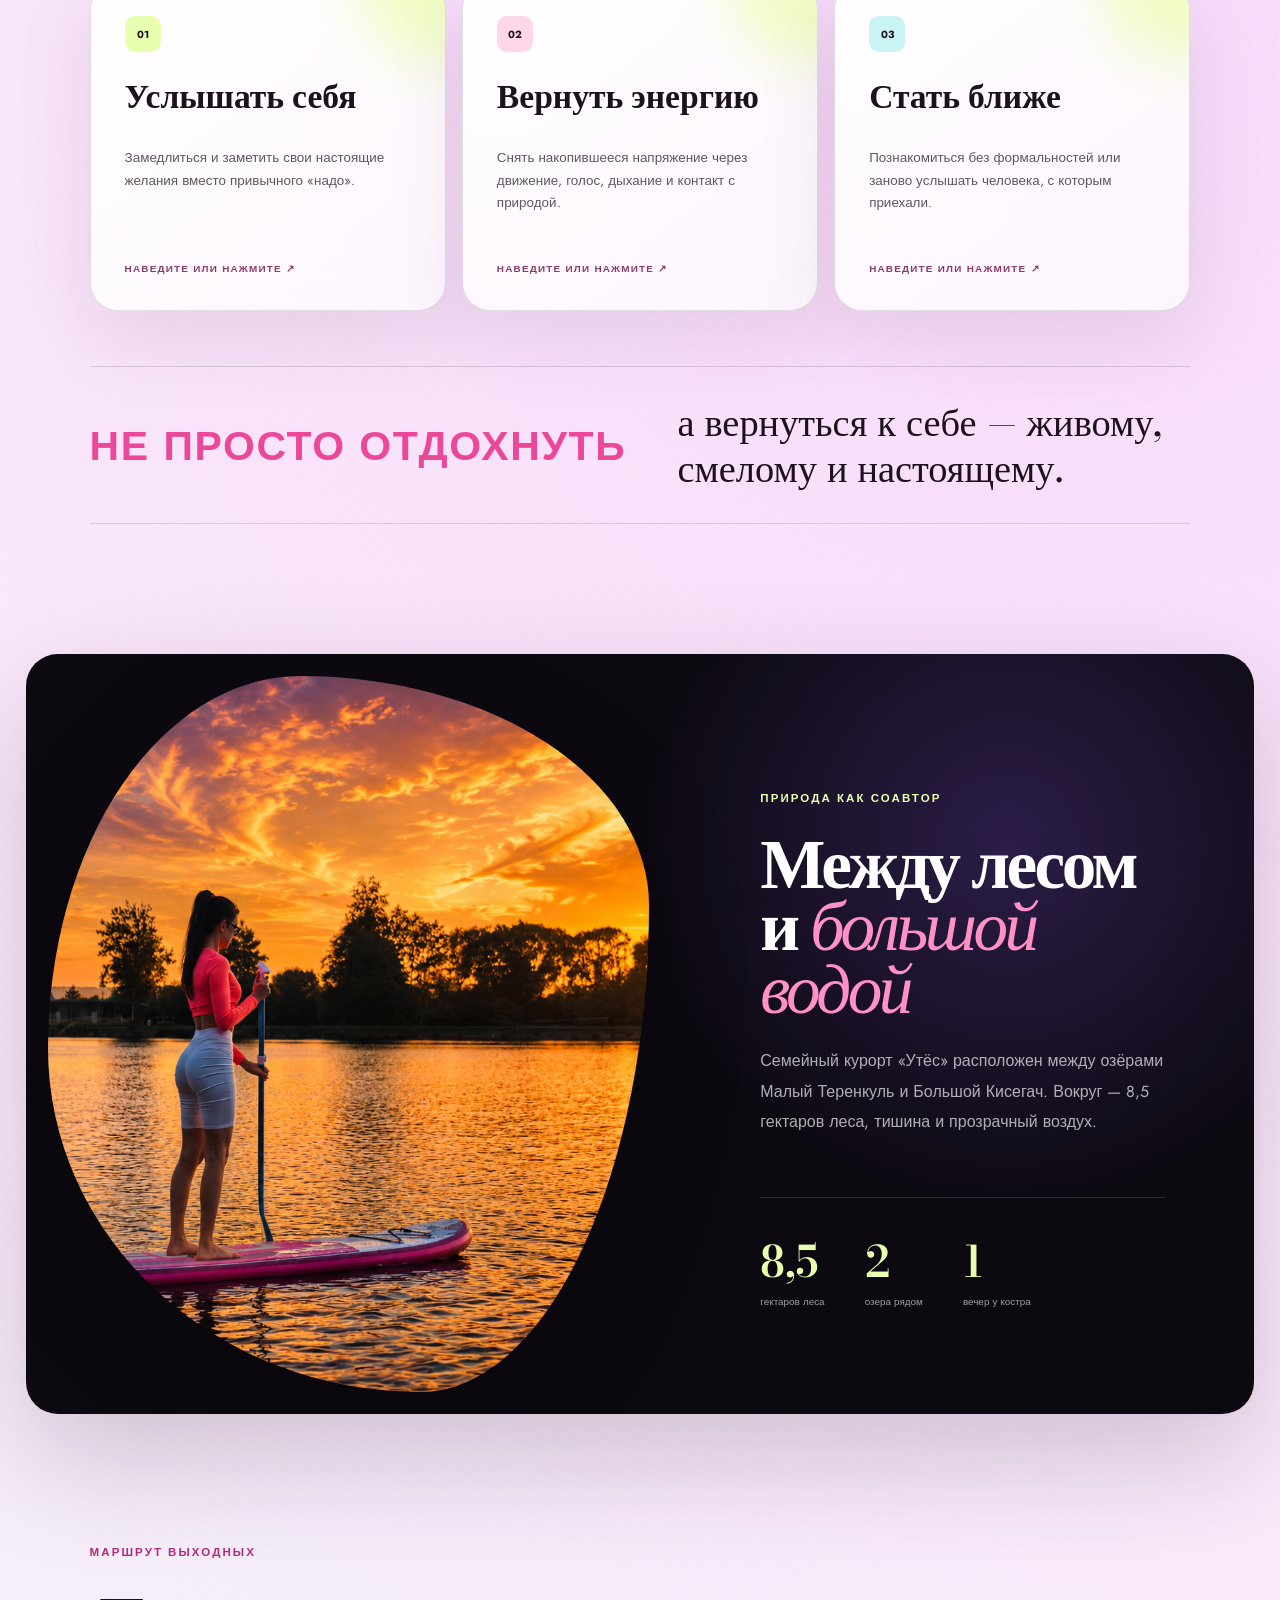
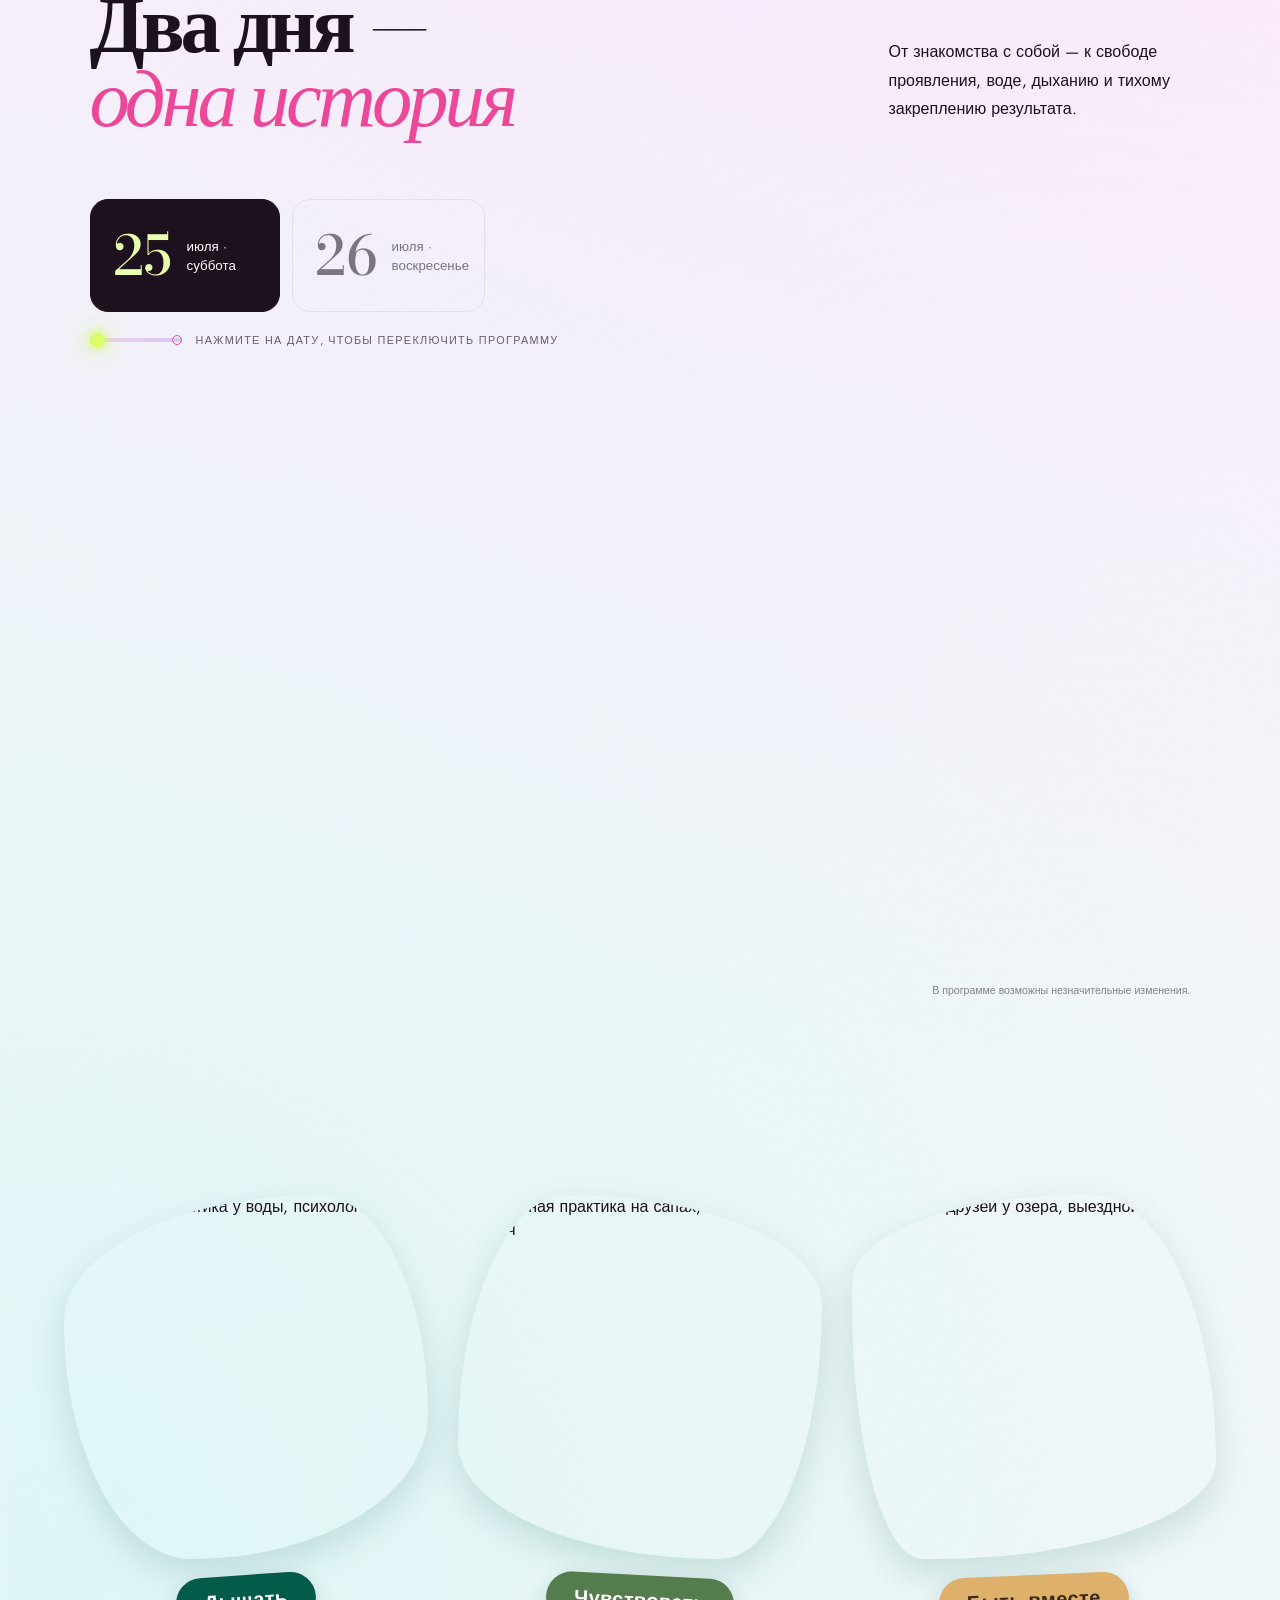
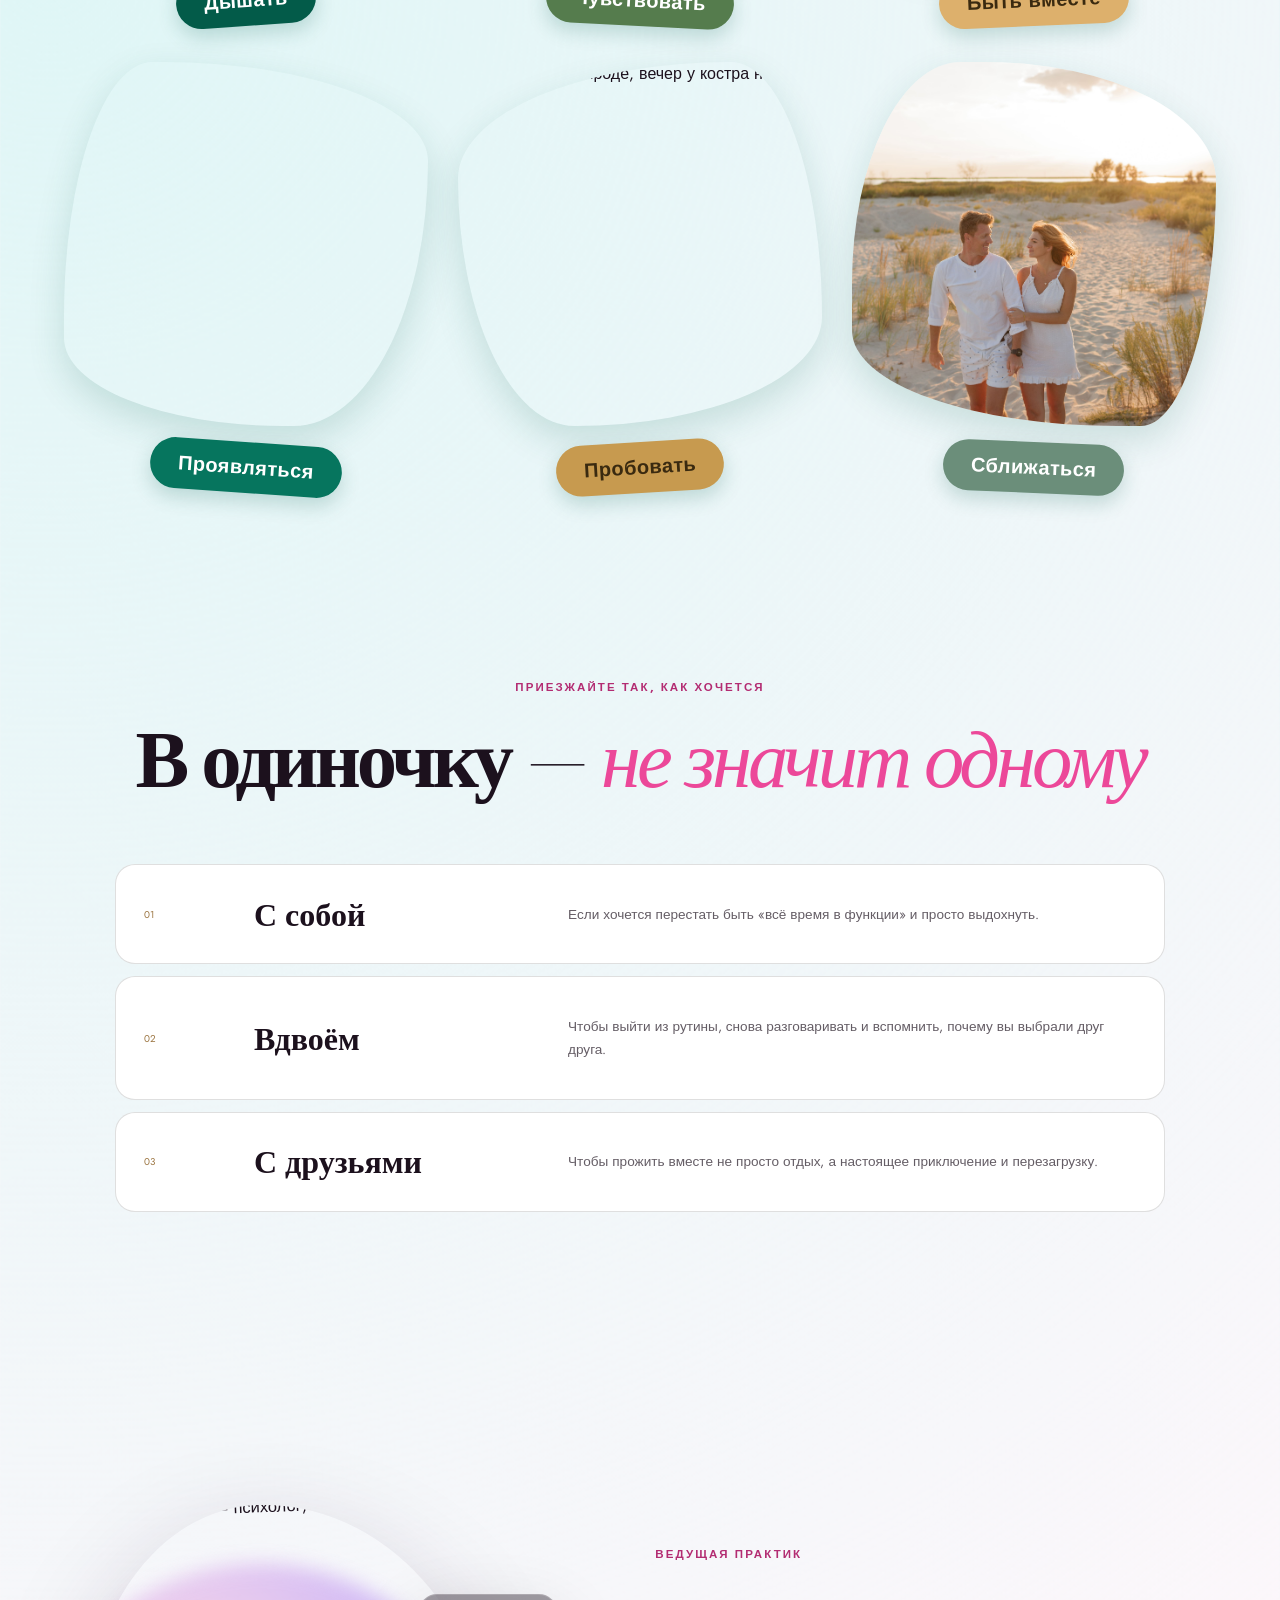
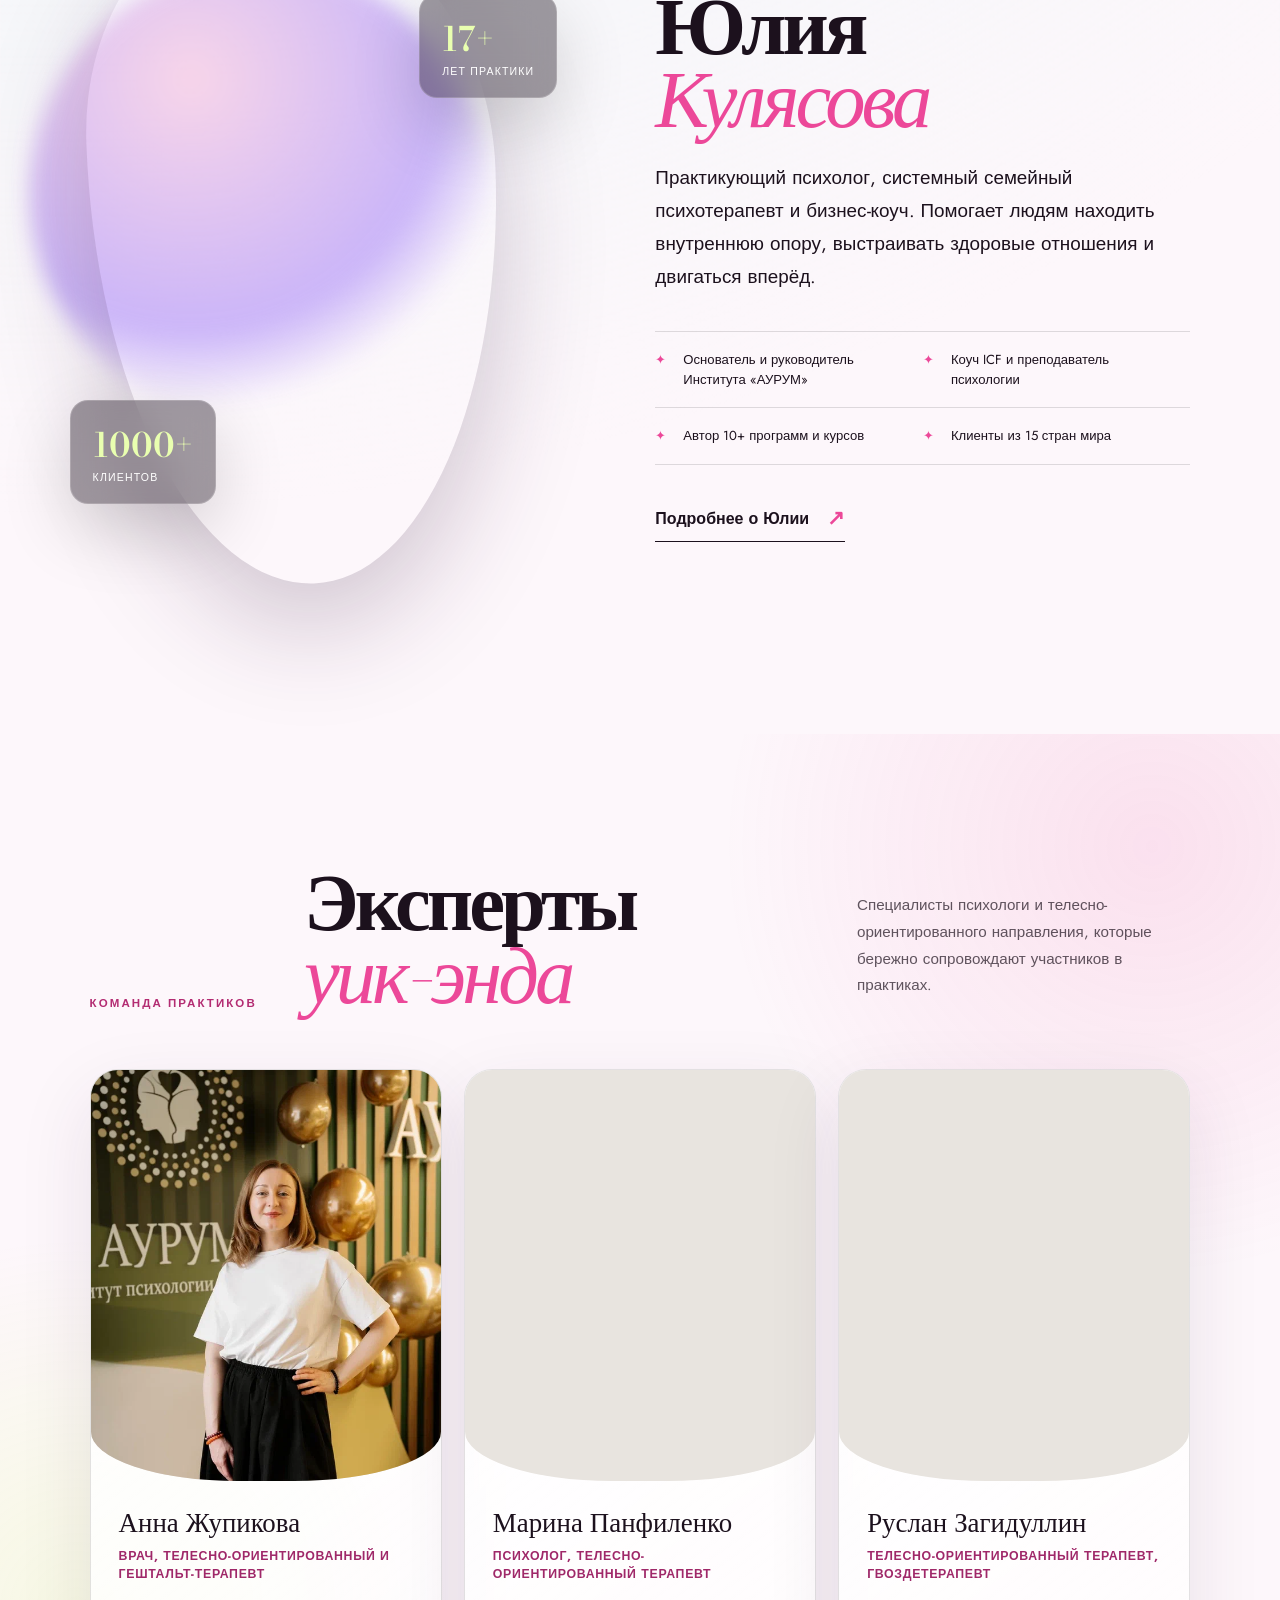
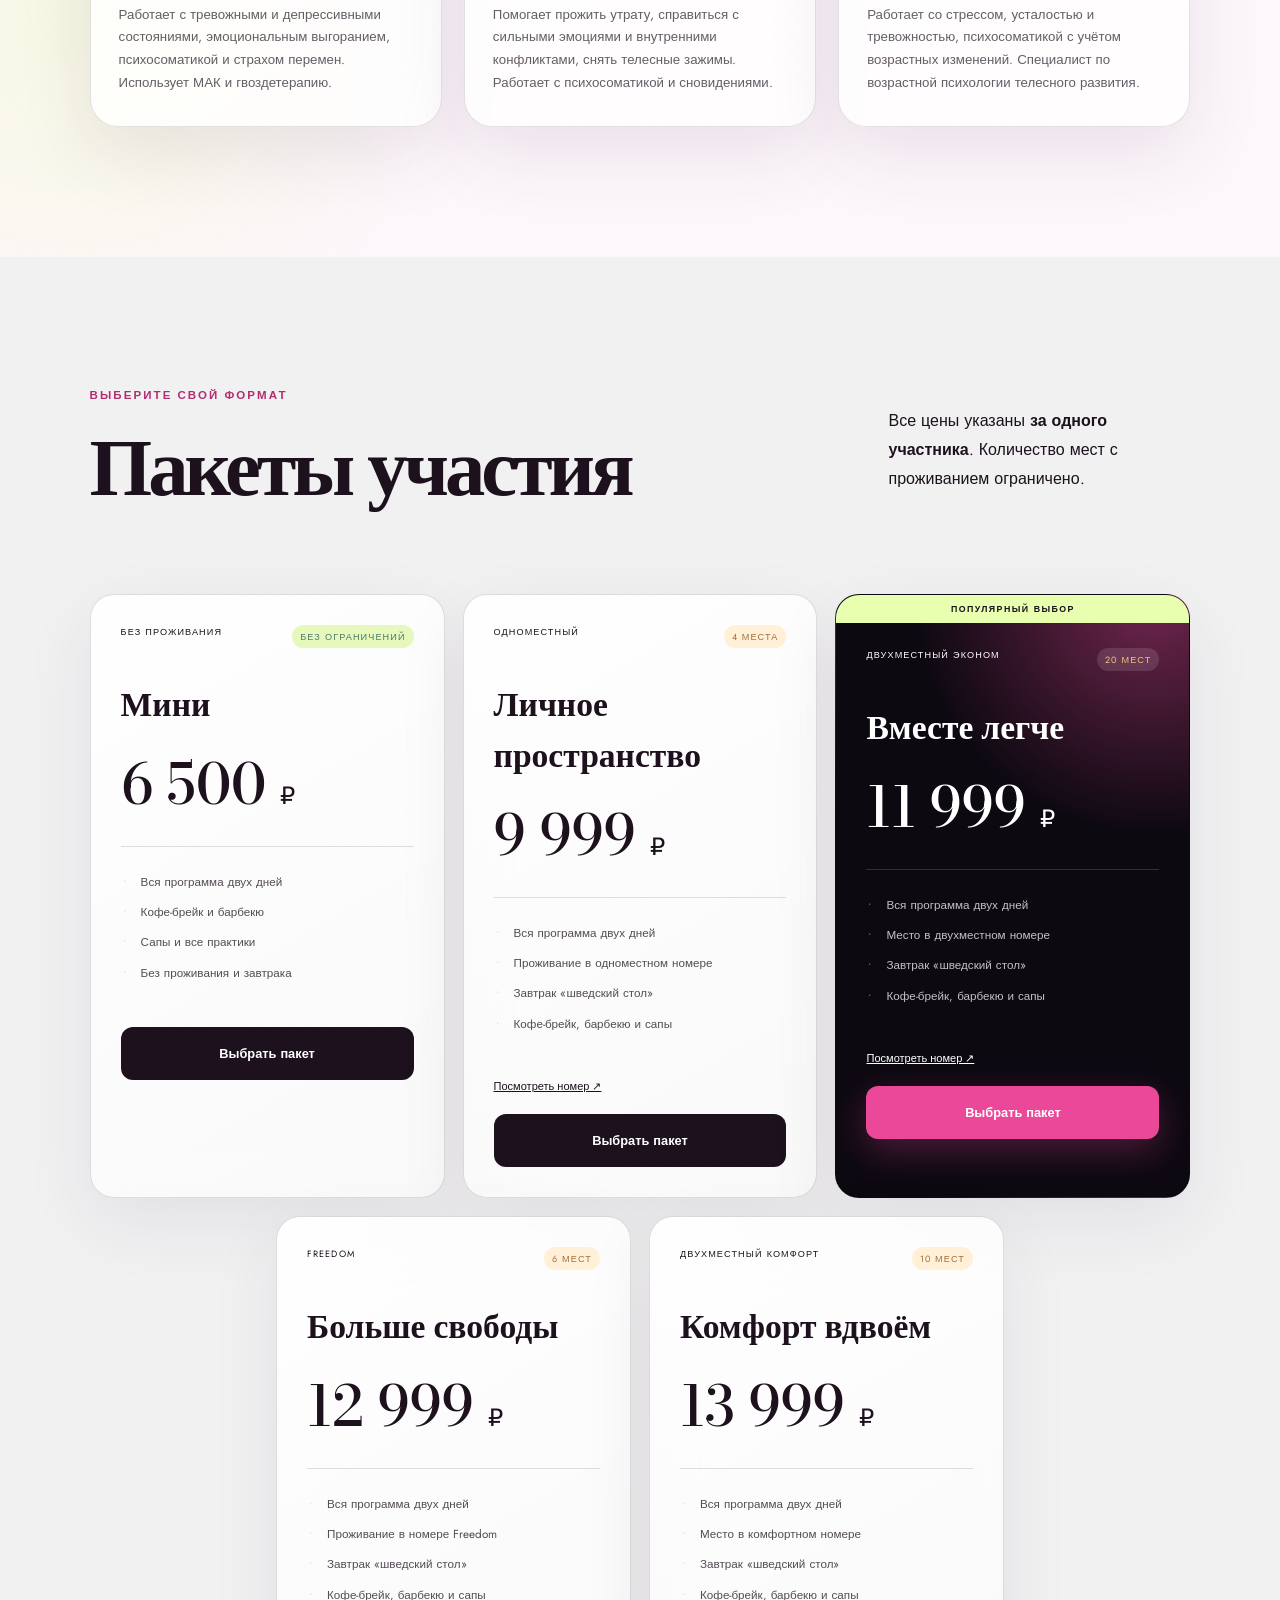
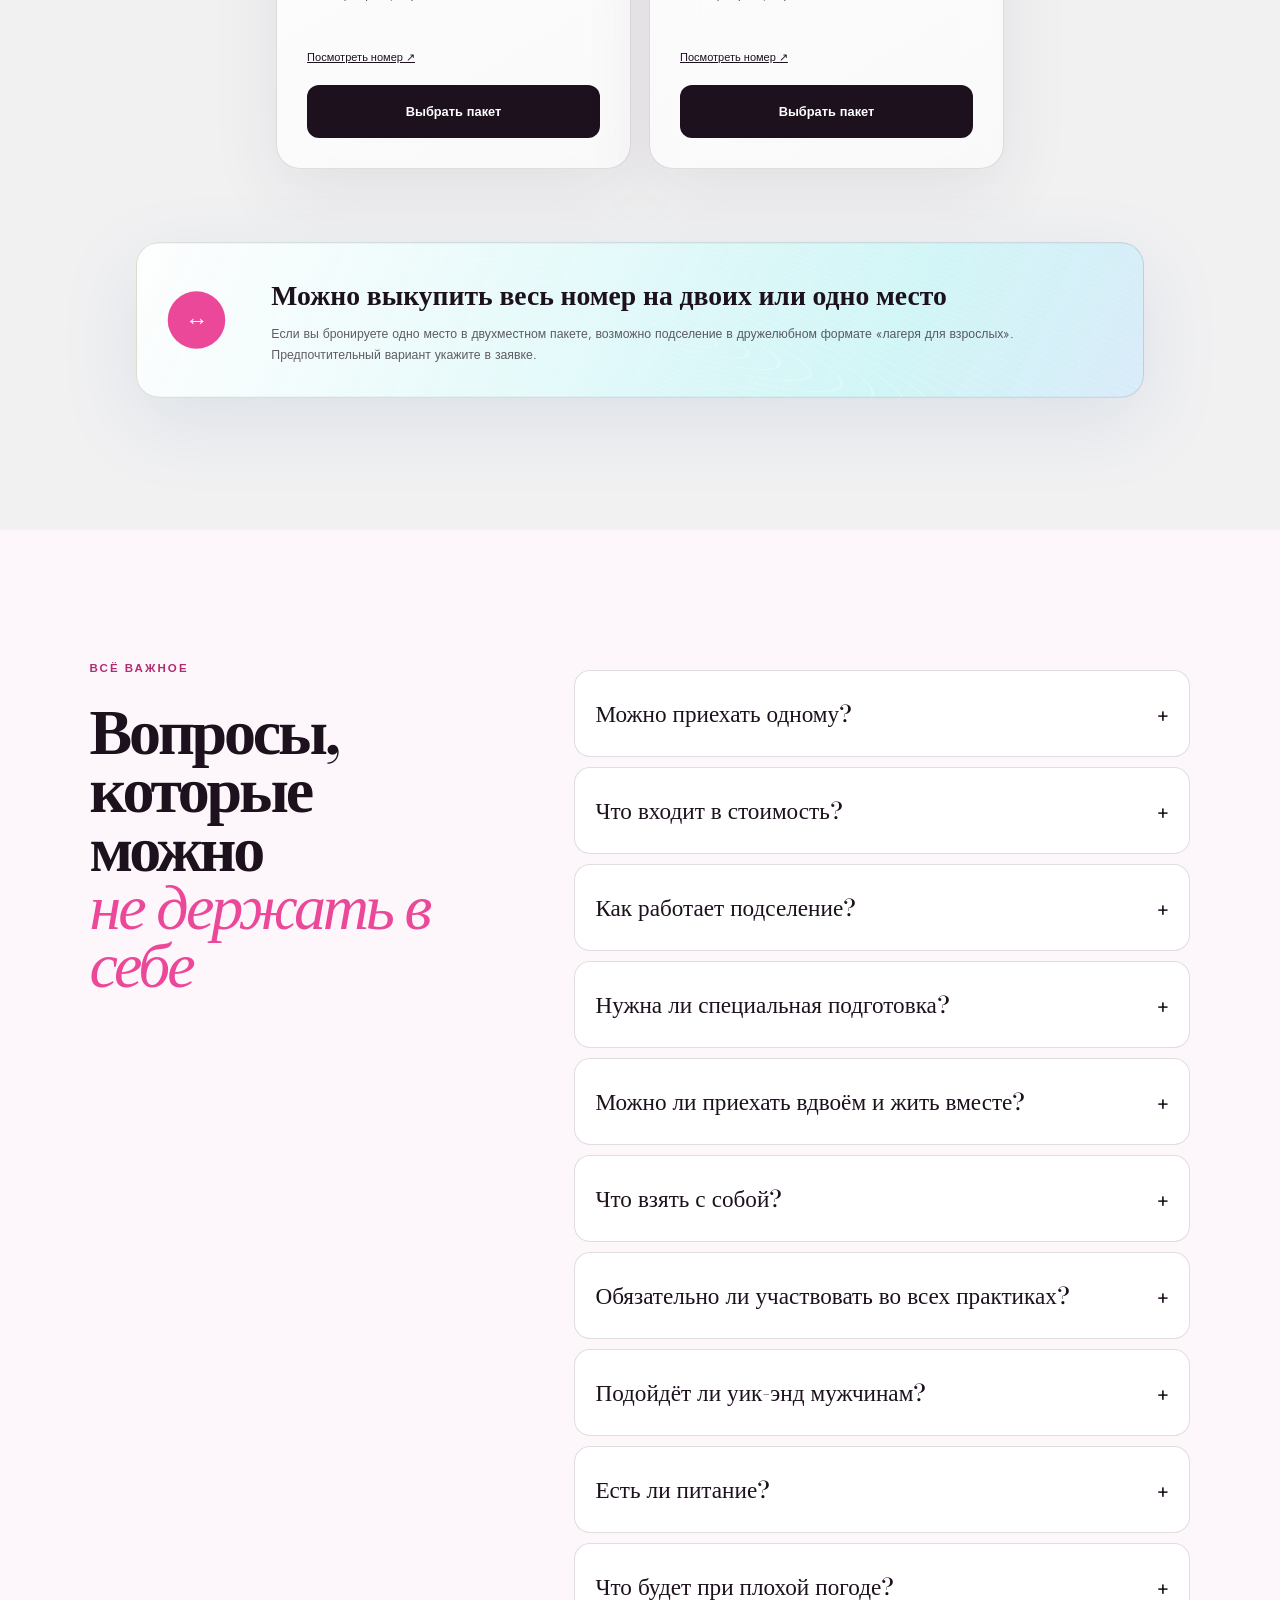
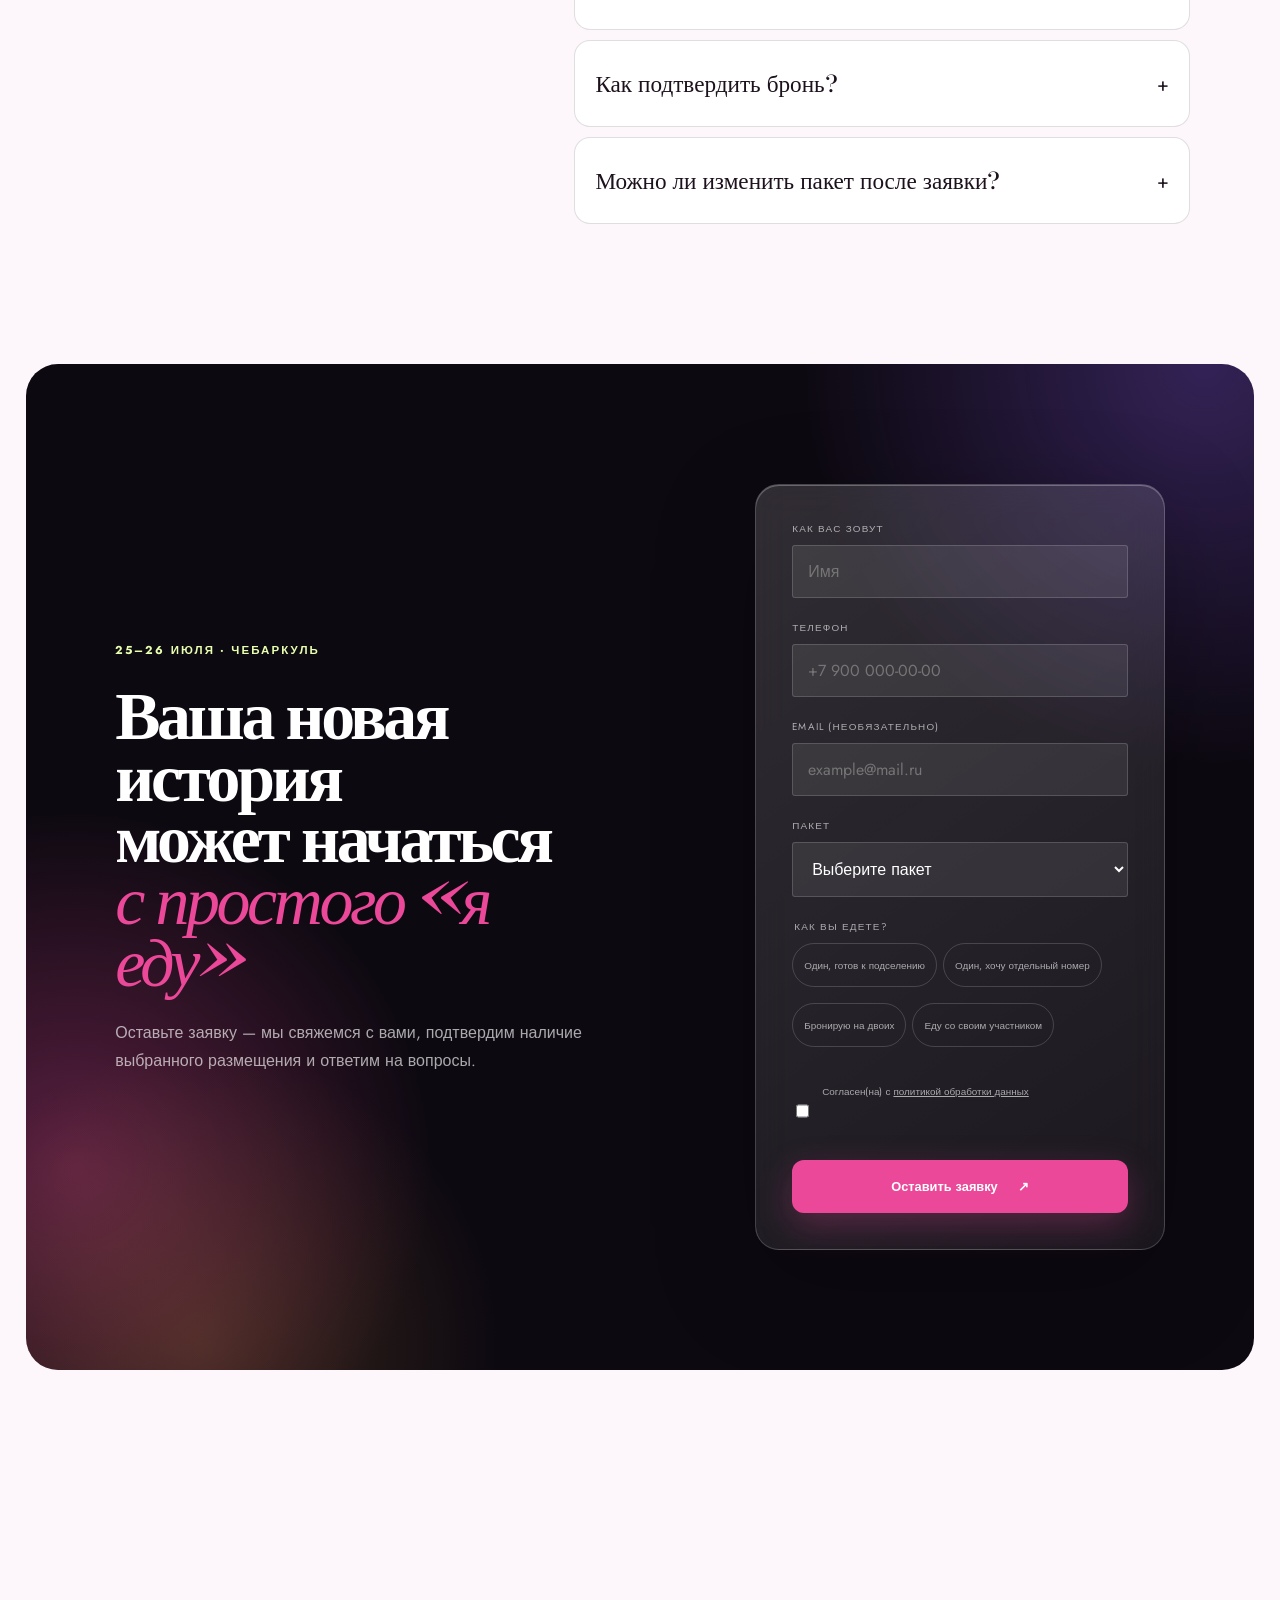
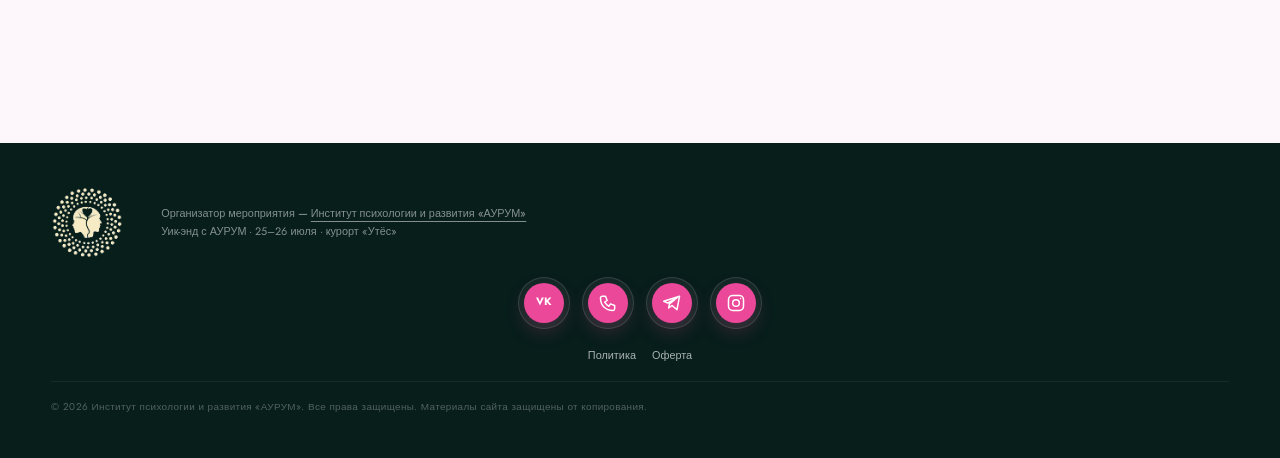
==== commit d9c20ee5: "Formspree: локальный скрипт вместо unpkg" ====
--- a/index.html
+++ b/index.html
@@ -451,6 +451,6 @@
     window.formspree = window.formspree || function () { (formspree.q = formspree.q || []).push(arguments); };
     formspree('initForm', { formElement: '#booking-form', formId: 'mqevkgvv' });
   </script>
-  <script src="https://unpkg.com/@formspree/ajax@1" defer></script>
+  <script src="js/formspree-ajax.js" defer></script>
 </body>
 </html>
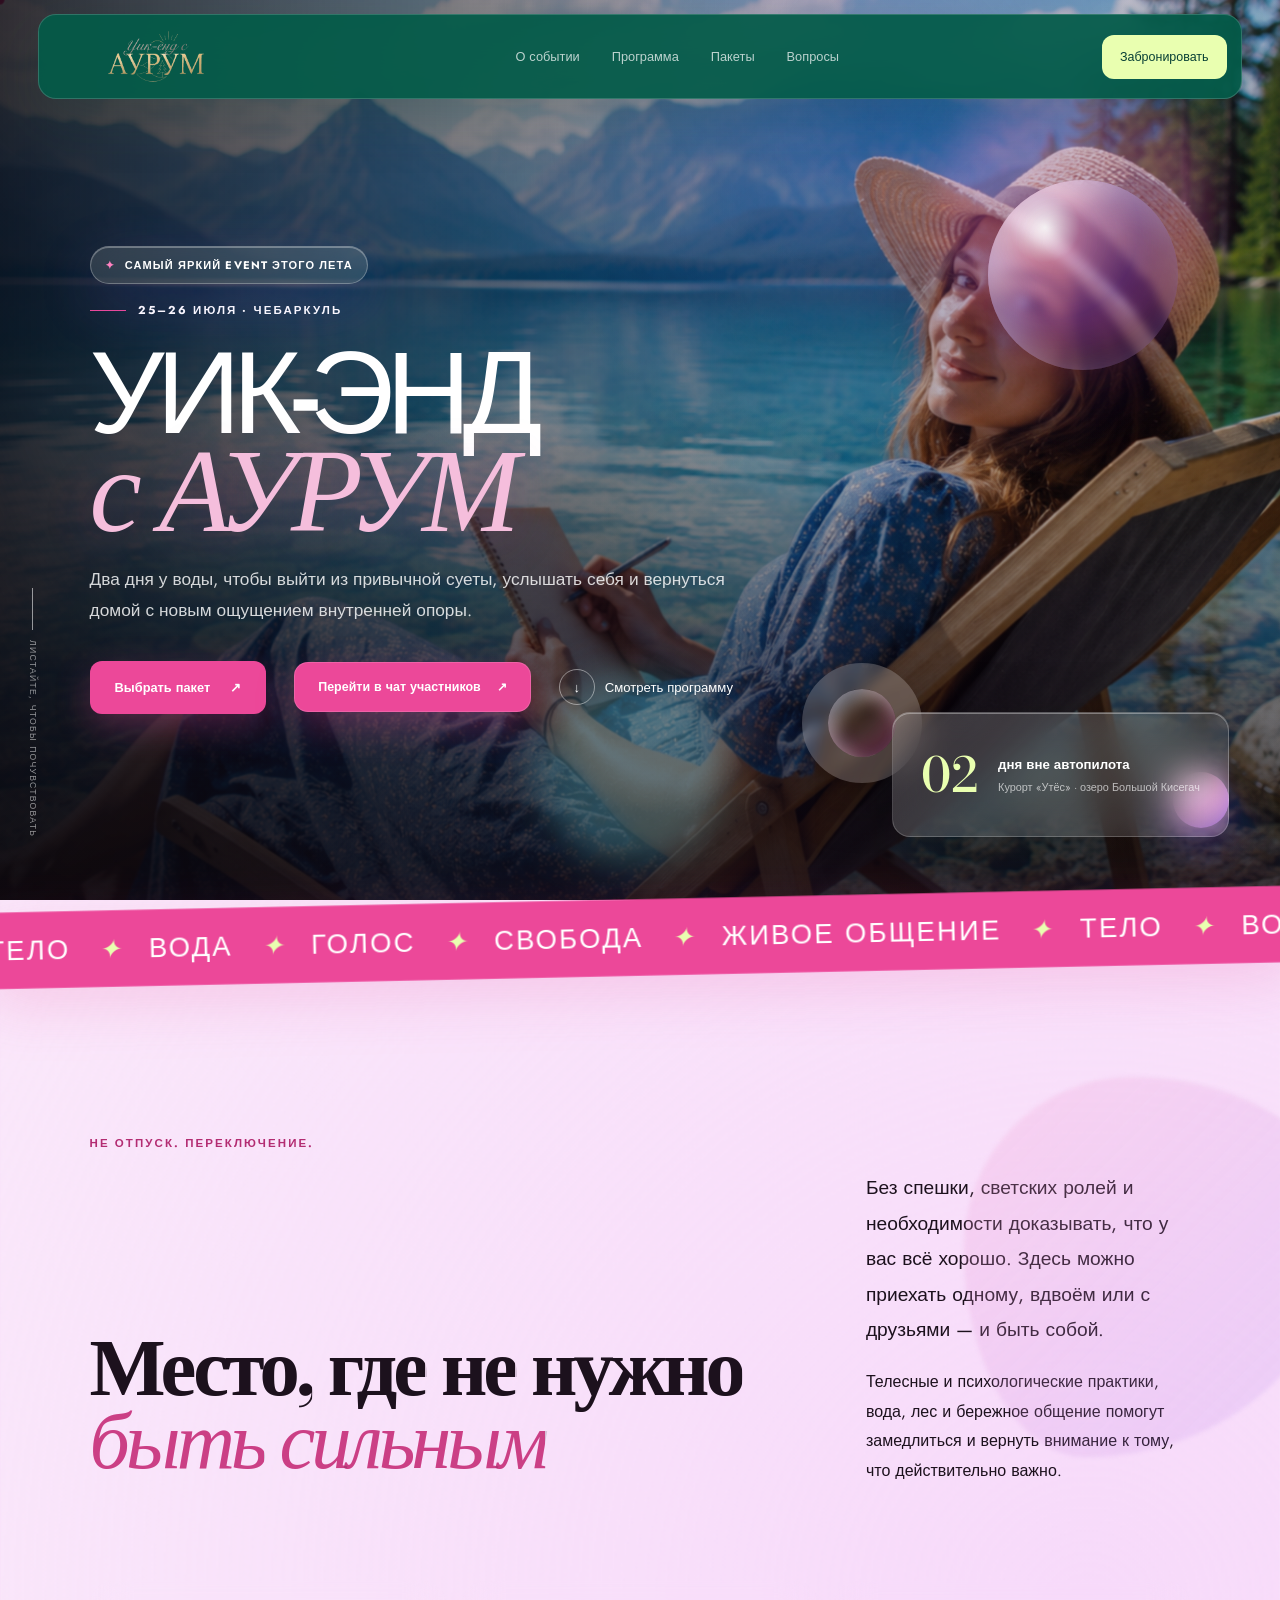
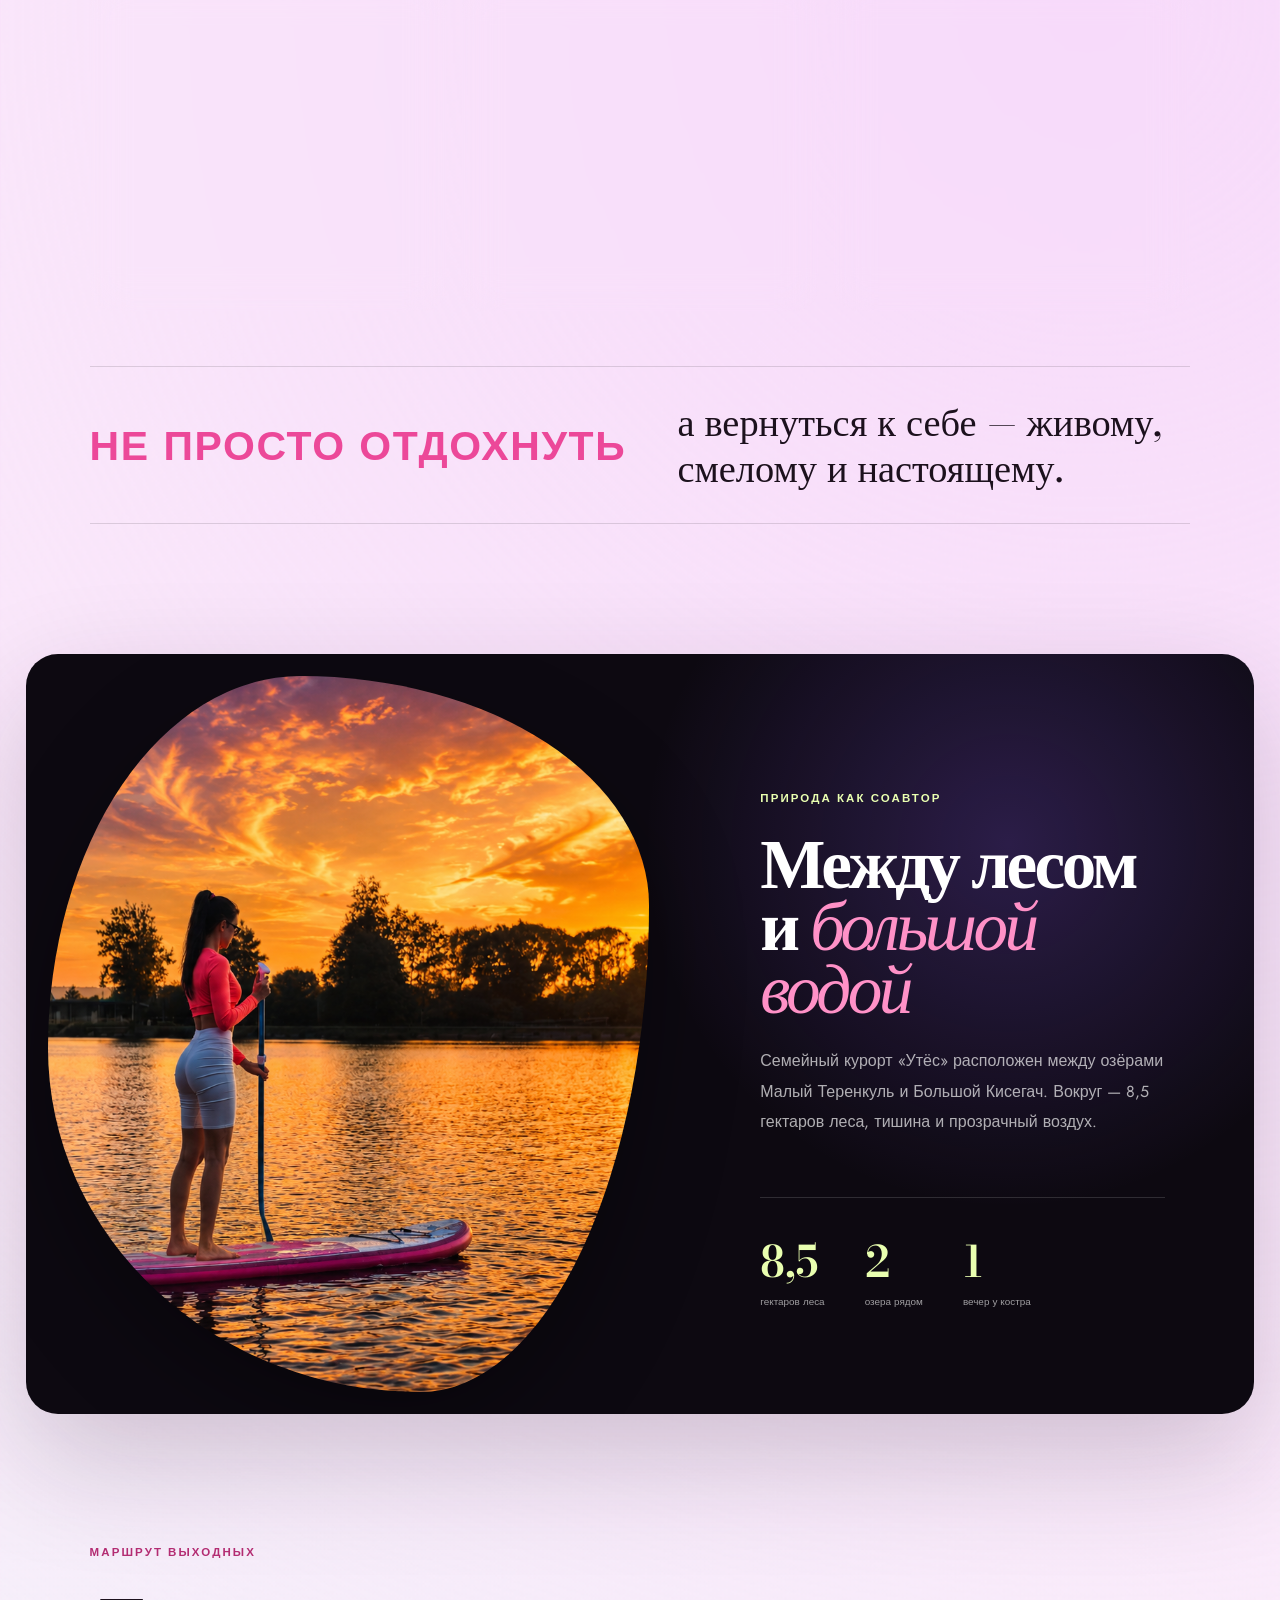
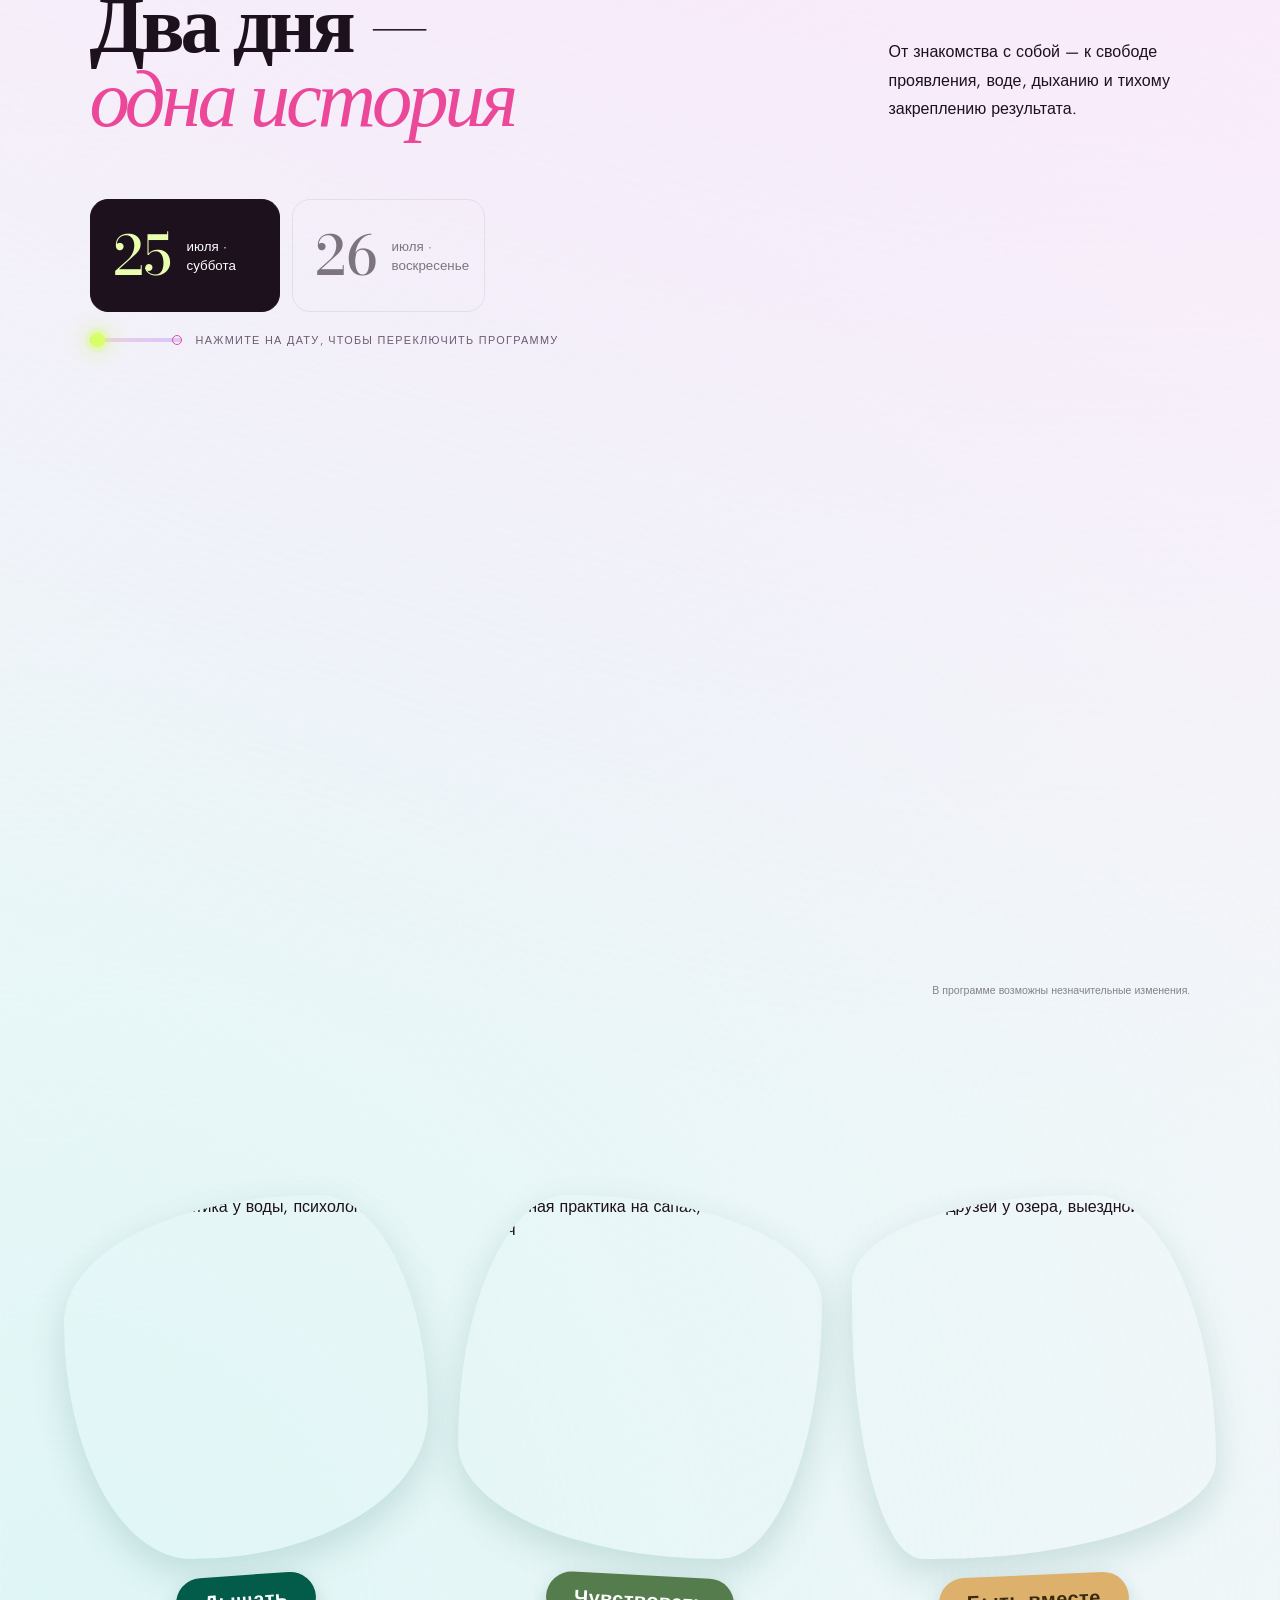
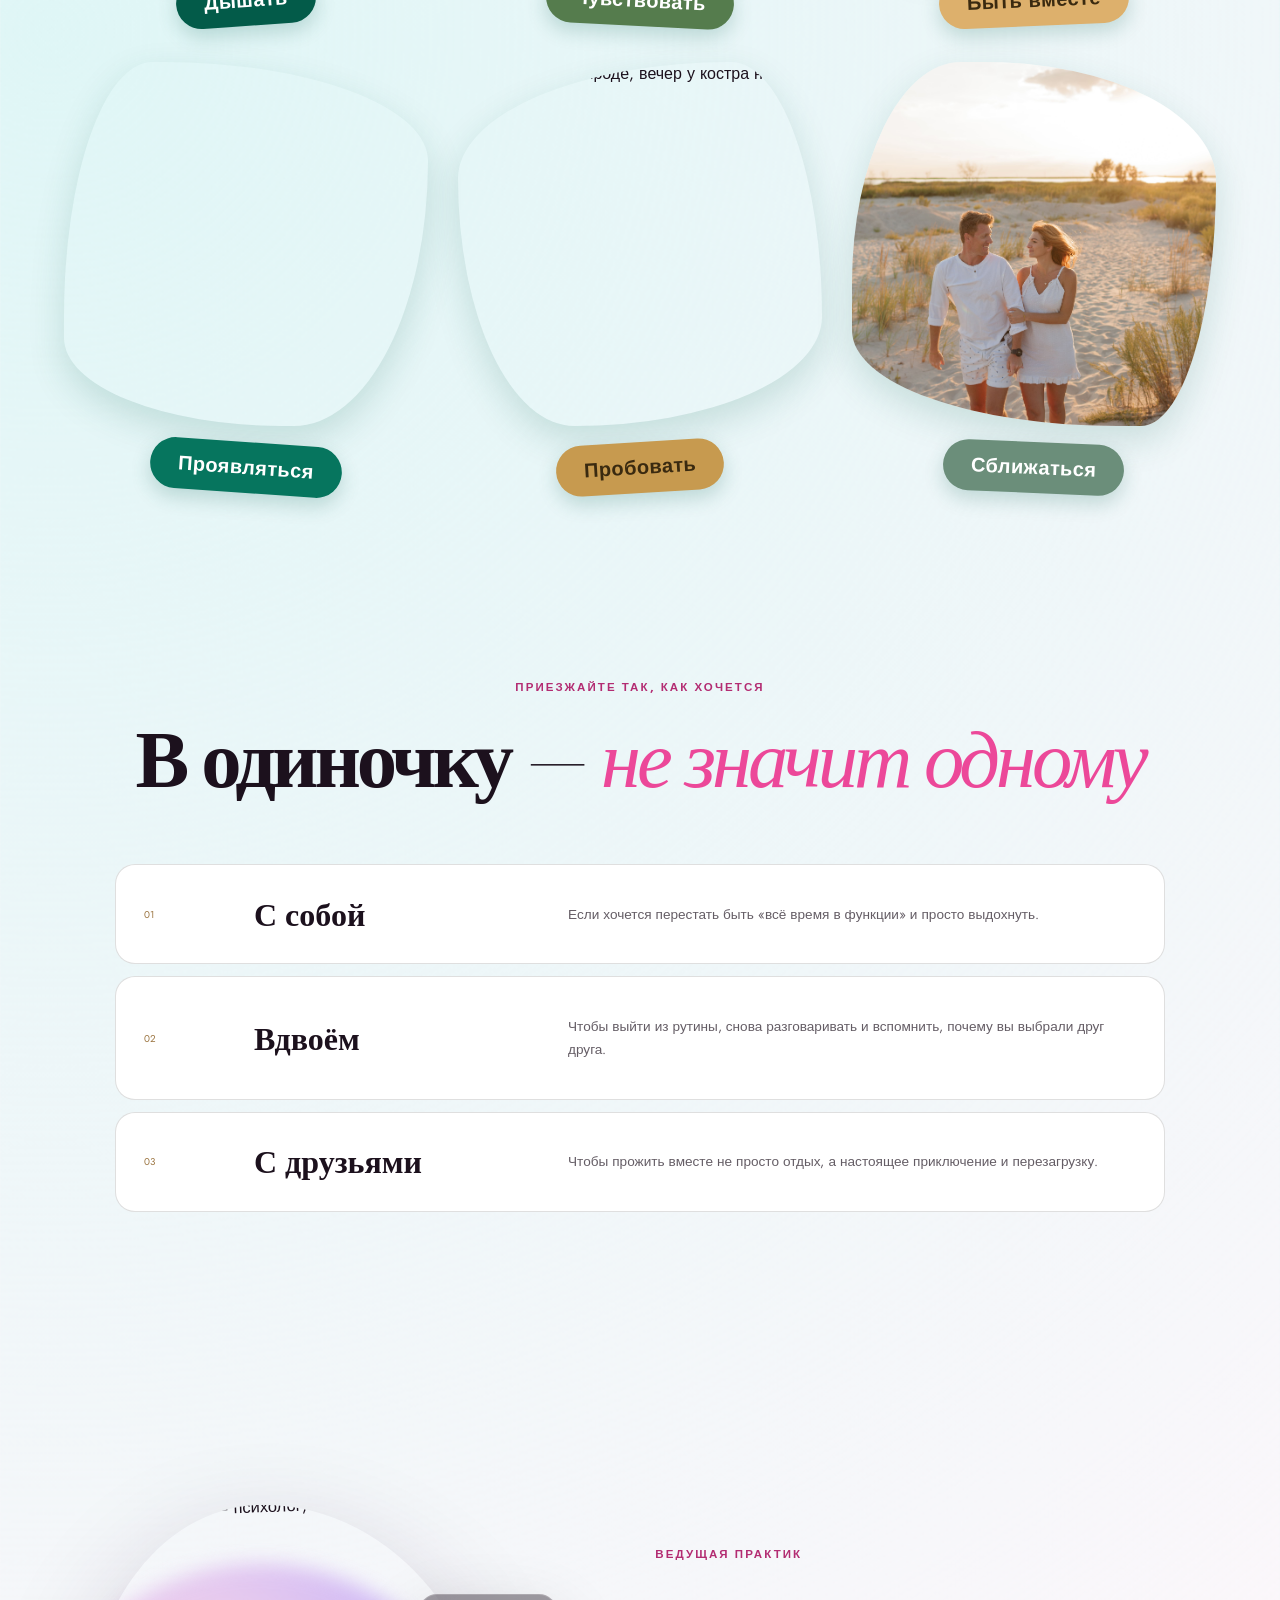
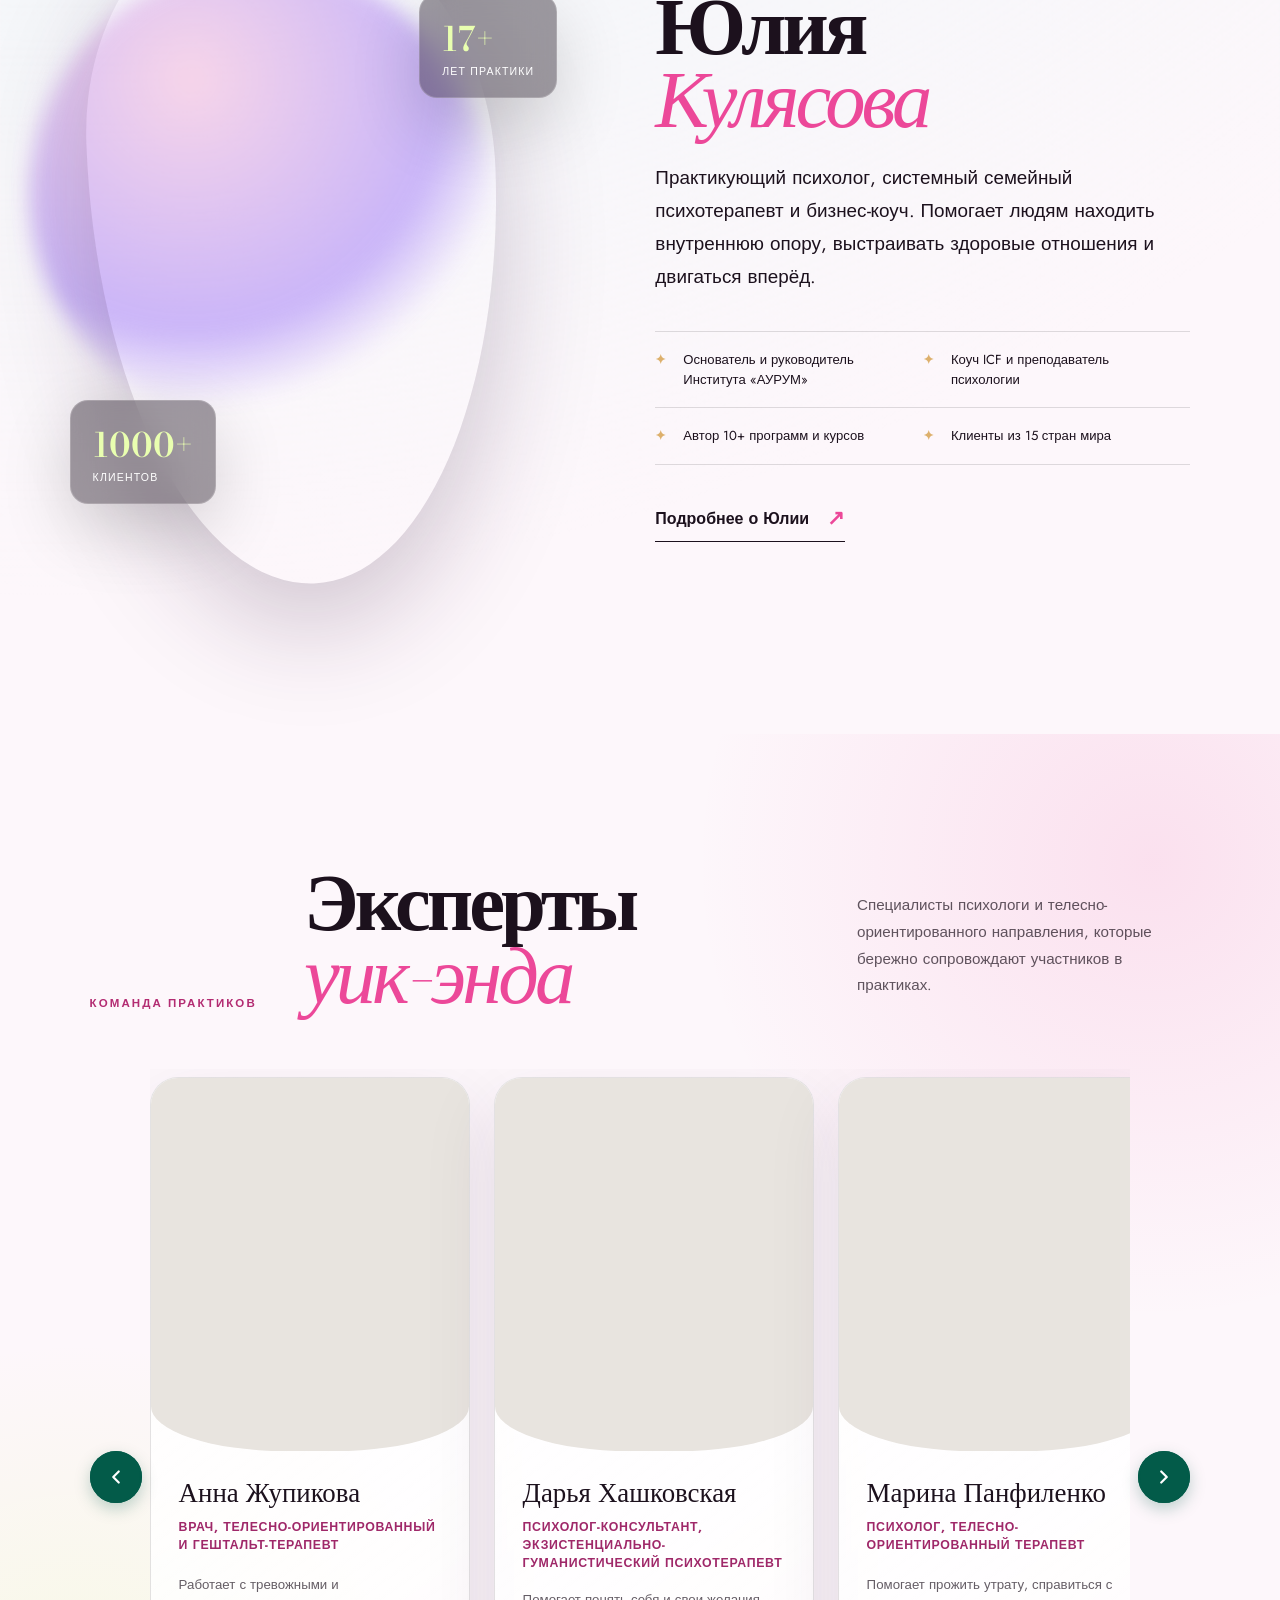
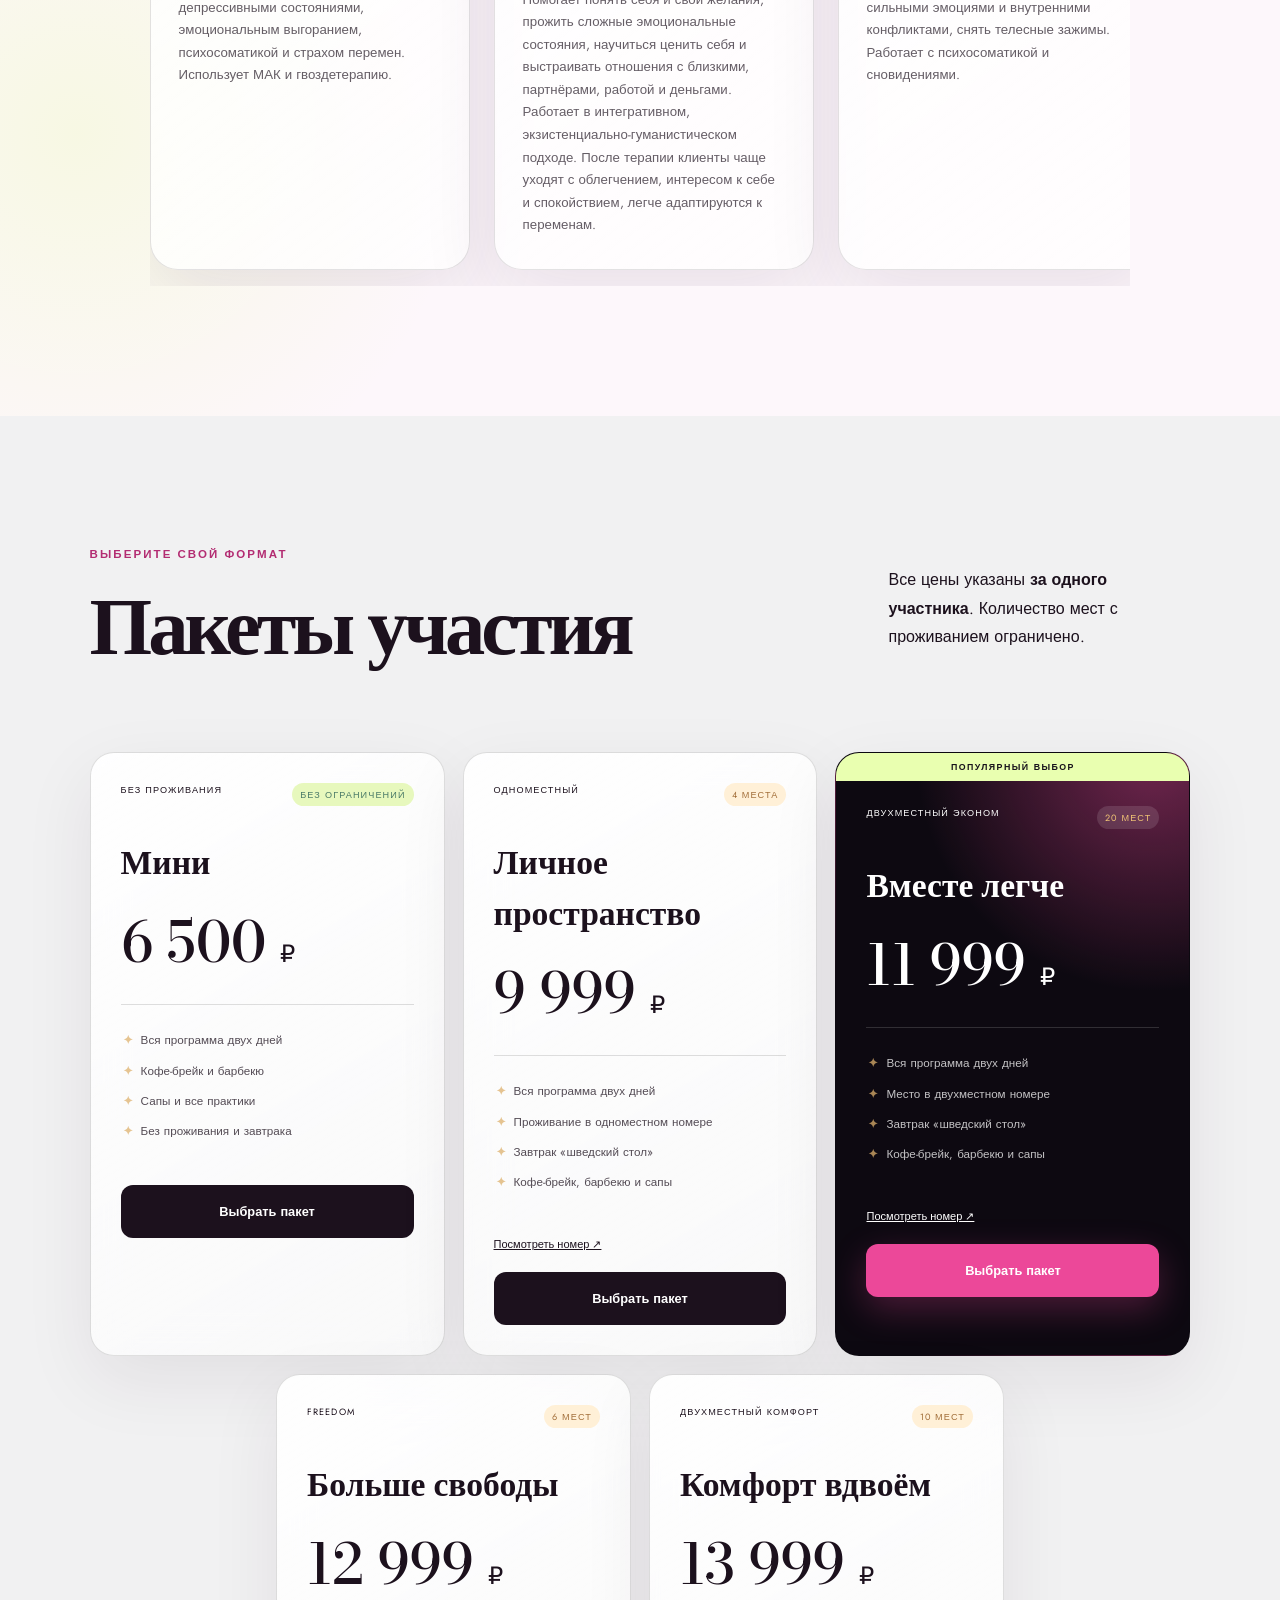
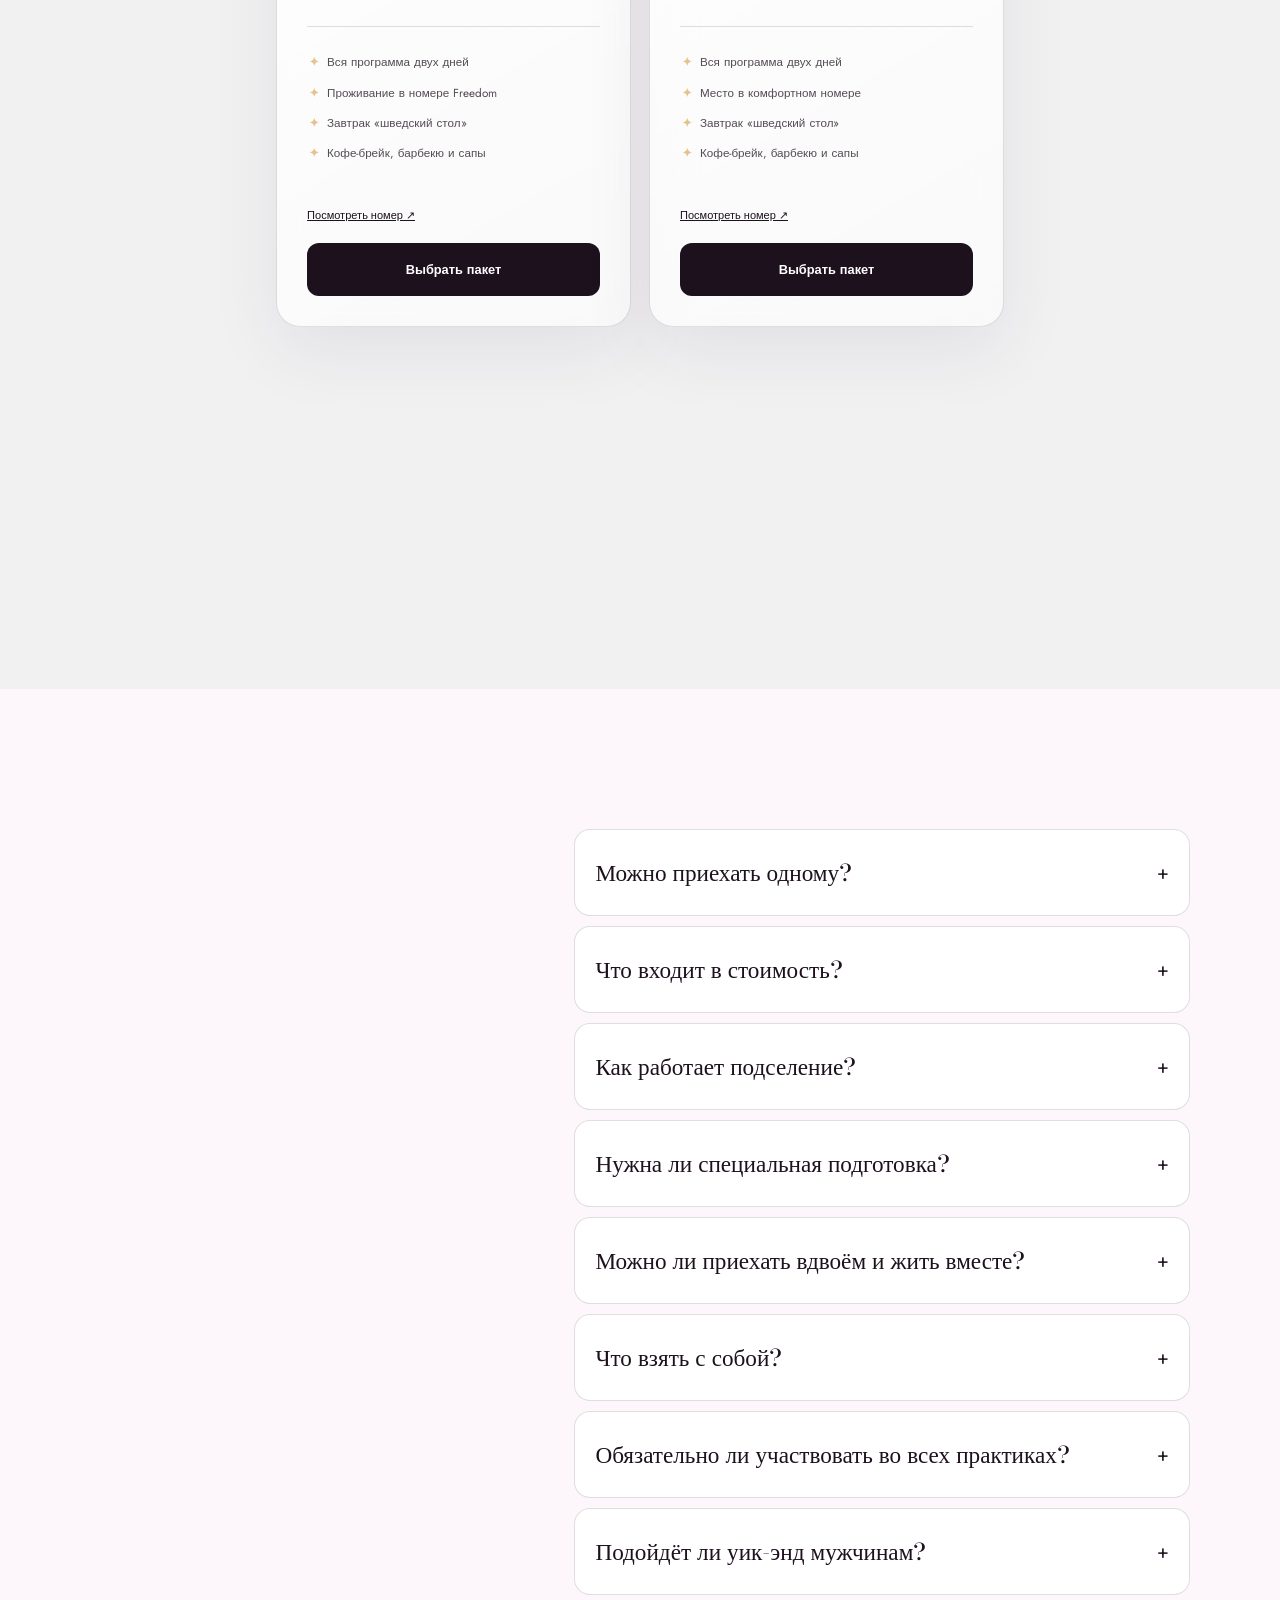
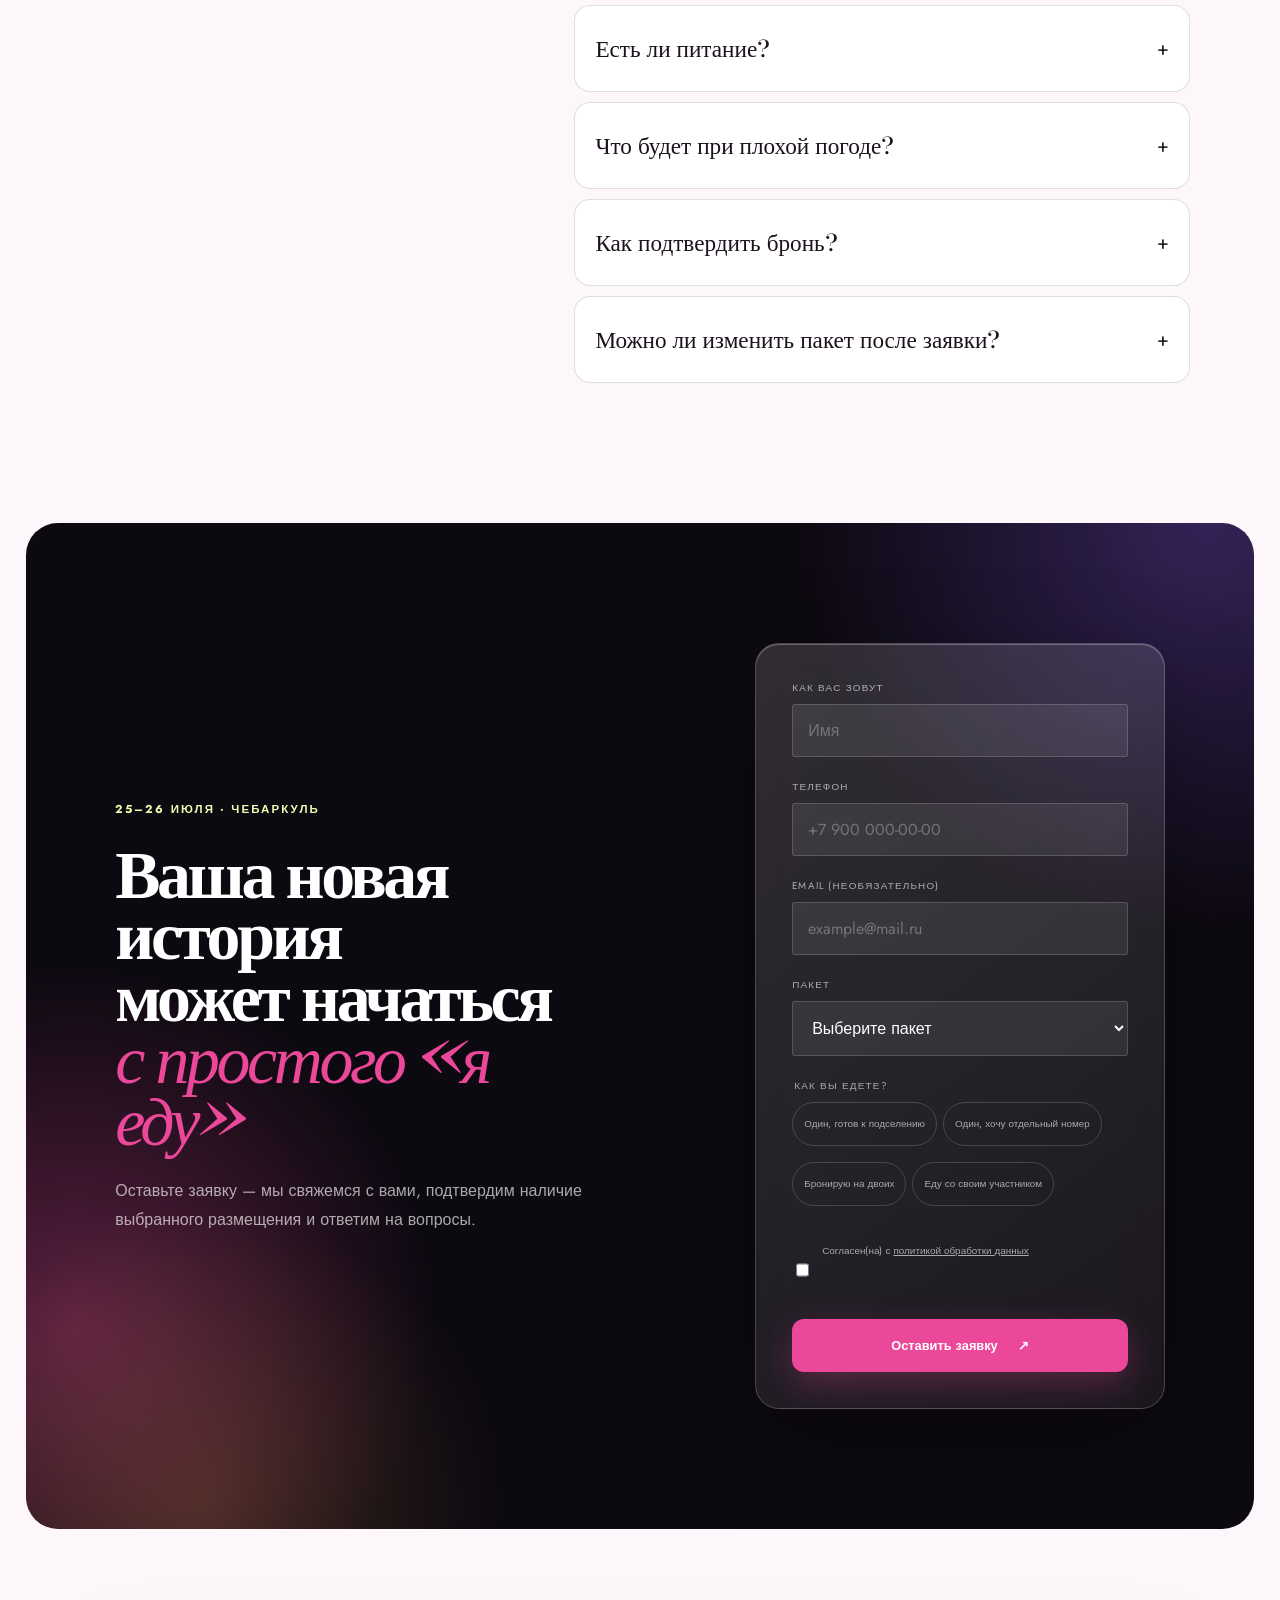
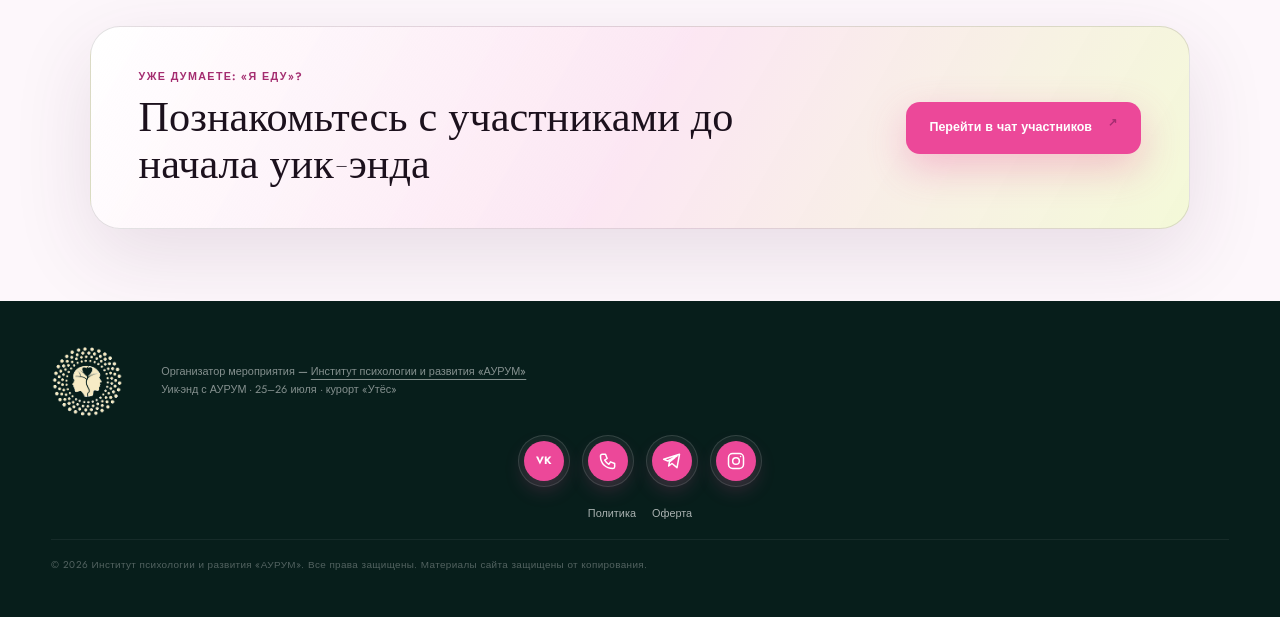
==== commit 44d0c75a: "SEO Яндекс, карусель экспертов, Дарья, иконки-звёздочки, файл подтверждения" ====
--- a/index.html
+++ b/index.html
@@ -4,10 +4,11 @@
   <meta charset="UTF-8">
   <meta name="viewport" content="width=device-width, initial-scale=1.0">
   <meta name="robots" content="index, follow">
-  <title>Психологический ретрит в Чебаркуле — Уик-энд с АУРУМ</title>
-  <meta name="description" content="Психологический уикенд 25–26 июля, курорт «Утёс», Чебаркуль. Два дня телесных практик, природы и живого общения. Вернитесь к себе — бронируйте место.">
+  <title>Отдых на природе с психологом · Уик-энд АУРУМ · Утёс 2026</title>
+  <meta name="description" content="Отдых на природе и в отеле на семейном курорте «Утёс» 25–26 июля 2026: йога, психологические практики, SUP, баня, бонфайр. Перезагрузка на выходных с психологом Юлией Кулясовой. Челябинск, Екатеринбург, Тюмень.">
+  <meta name="keywords" content="отдых на природе, отдых в отеле, отдых на выходные, отдых с психологом, курорт Утёс, Чебаркуль, выходные на природе Челябинск, отдых Урал, психологический выезд, перезагрузка на выходных, Юлия Кулясова, институт психологии Аурум">
   <meta name="theme-color" content="#035b49">
-  <link rel="canonical" href="https://aurumchel.ru/">
+  <link rel="canonical" href="https://events-aurum.ru/">
 
   <!-- Favicons -->
   <link rel="icon" type="image/svg+xml" href="favicon.svg">
@@ -17,9 +18,9 @@
   <!-- Open Graph -->
   <meta property="og:type" content="website">
   <meta property="og:locale" content="ru_RU">
-  <meta property="og:url" content="https://aurumchel.ru/">
-  <meta property="og:title" content="Психологический ретрит в Чебаркуле — Уик-энд с АУРУМ">
-  <meta property="og:description" content="Два дня телесных практик, природы и живого общения 25–26 июля на курорте «Утёс», Чебаркуль. Замедлитесь и вернитесь к себе.">
+  <meta property="og:url" content="https://events-aurum.ru/">
+  <meta property="og:title" content="Отдых на природе с психологом · Уик-энд АУРУМ · Утёс 2026">
+  <meta property="og:description" content="Отдых на природе и в отеле на семейном курорте «Утёс» 25–26 июля 2026: йога, психологические практики, SUP, баня, бонфайр. Перезагрузка на выходных с психологом Юлией Кулясовой. Челябинск, Екатеринбург, Тюмень.">
   <meta property="og:image" content="https://aurumchel.ru/photos/og-image.svg">
   <meta property="og:image:width" content="1200">
   <meta property="og:image:height" content="630">
@@ -27,8 +28,8 @@
 
   <!-- Twitter Card -->
   <meta name="twitter:card" content="summary_large_image">
-  <meta name="twitter:title" content="Психологический ретрит в Чебаркуле — Уик-энд с АУРУМ">
-  <meta name="twitter:description" content="Два дня телесных практик, природы и живого общения 25–26 июля на курорте «Утёс», Чебаркуль.">
+  <meta name="twitter:title" content="Отдых на природе с психологом · Уик-энд АУРУМ · Утёс 2026">
+  <meta name="twitter:description" content="Отдых на природе и в отеле на семейном курорте «Утёс» 25–26 июля 2026: йога, практики, SUP, баня, бонфайр. С психологом Юлией Кулясовой. Челябинск, Екатеринбург, Тюмень.">
   <meta name="twitter:image" content="https://aurumchel.ru/photos/og-image.svg">
 
 
@@ -42,14 +43,14 @@
       {
         "@type": "Event",
         "name": "Уик-энд с АУРУМ",
-        "description": "Два дня телесных и психологических практик у воды, природы и живого общения на курорте «Утёс». Замедлитесь и вернитесь к себе — живому, смелому и настоящему.",
-        "startDate": "2025-07-25",
-        "endDate": "2025-07-26",
+        "description": "Отдых на природе и в отеле на семейном курорте «Утёс» 25–26 июля 2026: йога, психологические практики, SUP, баня, бонфайр. Перезагрузка на выходных с психологом Юлией Кулясовой. Челябинск, Екатеринбург, Тюмень.",
+        "startDate": "2026-07-25",
+        "endDate": "2026-07-26",
         "eventStatus": "https://schema.org/EventScheduled",
         "eventAttendanceMode": "https://schema.org/OfflineEventAttendanceMode",
         "location": {
           "@type": "Place",
-          "name": "Курорт Утёс",
+          "name": "Семейный курорт «Утёс»",
           "address": {
             "@type": "PostalAddress",
             "addressLocality": "Чебаркуль",
@@ -58,7 +59,7 @@
           }
         },
         "image": "https://aurumchel.ru/photos/og-image.svg",
-        "url": "https://aurumchel.ru/",
+        "url": "https://events-aurum.ru/",
         "offers": [
           {
             "@type": "Offer",
@@ -66,7 +67,7 @@
             "price": "6500",
             "priceCurrency": "RUB",
             "availability": "https://schema.org/InStock",
-            "url": "https://aurumchel.ru/#prices"
+            "url": "https://events-aurum.ru/#prices"
           },
           {
             "@type": "Offer",
@@ -74,7 +75,7 @@
             "price": "9999",
             "priceCurrency": "RUB",
             "availability": "https://schema.org/LimitedAvailability",
-            "url": "https://aurumchel.ru/#prices"
+            "url": "https://events-aurum.ru/#prices"
           },
           {
             "@type": "Offer",
@@ -82,7 +83,7 @@
             "price": "11999",
             "priceCurrency": "RUB",
             "availability": "https://schema.org/InStock",
-            "url": "https://aurumchel.ru/#prices"
+            "url": "https://events-aurum.ru/#prices"
           },
           {
             "@type": "Offer",
@@ -90,7 +91,7 @@
             "price": "12999",
             "priceCurrency": "RUB",
             "availability": "https://schema.org/LimitedAvailability",
-            "url": "https://aurumchel.ru/#prices"
+            "url": "https://events-aurum.ru/#prices"
           },
           {
             "@type": "Offer",
@@ -98,7 +99,7 @@
             "price": "13999",
             "priceCurrency": "RUB",
             "availability": "https://schema.org/InStock",
-            "url": "https://aurumchel.ru/#prices"
+            "url": "https://events-aurum.ru/#prices"
           }
         ],
         "organizer": {
@@ -370,19 +371,27 @@
         <h2 class="display" id="experts-title">Эксперты<br><em>уик-энда</em></h2>
         <p>Специалисты психологи и телесно-ориентированного направления, которые бережно сопровождают участников в практиках.</p>
       </div>
-      <div class="experts-grid">
-        <article class="expert-card reveal">
-          <img src="photos/Жупикова Анна.jpg" width="613" height="920" loading="lazy" decoding="async" alt="Анна Жупикова — телесно-ориентированный терапевт">
-          <div class="expert-card-copy"><h3>Анна Жупикова</h3><p class="expert-role">Врач, телесно-ориентированный и гештальт-терапевт</p><p>Работает с тревожными и депрессивными состояниями, эмоциональным выгоранием, психосоматикой и страхом перемен. Использует МАК и гвоздетерапию.</p></div>
-        </article>
-        <article class="expert-card reveal">
-          <img src="photos/Марина.jpg" width="613" height="920" loading="lazy" decoding="async" alt="Марина Панфиленко — телесно-ориентированный терапевт">
-          <div class="expert-card-copy"><h3>Марина Панфиленко</h3><p class="expert-role">Психолог, телесно-ориентированный терапевт</p><p>Помогает прожить утрату, справиться с сильными эмоциями и внутренними конфликтами, снять телесные зажимы. Работает с психосоматикой и сновидениями.</p></div>
-        </article>
-        <article class="expert-card reveal">
-          <img src="photos/Руслан.jpg" width="613" height="920" loading="lazy" decoding="async" alt="Руслан Загидуллин — телесно-ориентированный терапевт">
-          <div class="expert-card-copy"><h3>Руслан Загидуллин</h3><p class="expert-role">Телесно-ориентированный терапевт, гвоздетерапевт</p><p>Работает со стрессом, усталостью и тревожностью, психосоматикой с учётом возрастных изменений. Специалист по возрастной психологии телесного развития.</p></div>
-        </article>
+      <div class="experts-carousel">
+        <button class="exp-arrow exp-prev" aria-label="Назад"><svg viewBox="0 0 24 24" width="22" height="22" fill="none" stroke="currentColor" stroke-width="2.4" stroke-linecap="round" stroke-linejoin="round"><path d="M15 6l-6 6 6 6"/></svg></button>
+        <div class="experts-track">
+          <article class="expert-card reveal">
+            <img src="photos/Жупикова Анна.jpg" width="613" height="920" loading="lazy" decoding="async" alt="Анна Жупикова — телесно-ориентированный терапевт">
+            <div class="expert-card-copy"><h3>Анна Жупикова</h3><p class="expert-role">Врач, телесно-ориентированный и гештальт-терапевт</p><p>Работает с тревожными и депрессивными состояниями, эмоциональным выгоранием, психосоматикой и страхом перемен. Использует МАК и гвоздетерапию.</p></div>
+          </article>
+          <article class="expert-card reveal">
+            <img src="photos/Дарья.jpg" width="613" height="920" loading="lazy" decoding="async" alt="Дарья Хашковская - психолог, экзистенциально-гуманистический психотерапевт">
+            <div class="expert-card-copy"><h3>Дарья Хашковская</h3><p class="expert-role">Психолог-консультант, экзистенциально-гуманистический психотерапевт</p><p>Помогает понять себя и свои желания, прожить сложные эмоциональные состояния, научиться ценить себя и выстраивать отношения с близкими, партнёрами, работой и деньгами. Работает в интегративном, экзистенциально-гуманистическом подходе. После терапии клиенты чаще уходят с облегчением, интересом к себе и спокойствием, легче адаптируются к переменам.</p></div>
+          </article>
+          <article class="expert-card reveal">
+            <img src="photos/Марина.jpg" width="613" height="920" loading="lazy" decoding="async" alt="Марина Панфиленко — телесно-ориентированный терапевт">
+            <div class="expert-card-copy"><h3>Марина Панфиленко</h3><p class="expert-role">Психолог, телесно-ориентированный терапевт</p><p>Помогает прожить утрату, справиться с сильными эмоциями и внутренними конфликтами, снять телесные зажимы. Работает с психосоматикой и сновидениями.</p></div>
+          </article>
+          <article class="expert-card reveal">
+            <img src="photos/Руслан.jpg" width="613" height="920" loading="lazy" decoding="async" alt="Руслан Загидуллин — телесно-ориентированный терапевт">
+            <div class="expert-card-copy"><h3>Руслан Загидуллин</h3><p class="expert-role">Телесно-ориентированный терапевт, гвоздетерапевт</p><p>Работает со стрессом, усталостью и тревожностью, психосоматикой с учётом возрастных изменений. Специалист по возрастной психологии телесного развития.</p></div>
+          </article>
+        </div>
+        <button class="exp-arrow exp-next" aria-label="Вперёд"><svg viewBox="0 0 24 24" width="22" height="22" fill="none" stroke="currentColor" stroke-width="2.4" stroke-linecap="round" stroke-linejoin="round"><path d="M9 6l6 6-6 6"/></svg></button>
       </div>
     </section>
 
--- a/css/style.css
+++ b/css/style.css
@@ -1,4 +1,4 @@
-@font-face{font-family:'Bodoni Moda';src:url('../fonts/bodoni-moda-v28-latin-500.woff2') format('woff2');font-weight:500;font-style:normal;font-display:swap}
+﻿@font-face{font-family:'Bodoni Moda';src:url('../fonts/bodoni-moda-v28-latin-500.woff2') format('woff2');font-weight:500;font-style:normal;font-display:swap}
 @font-face{font-family:'Bodoni Moda';src:url('../fonts/bodoni-moda-v28-latin-600.woff2') format('woff2');font-weight:600;font-style:normal;font-display:swap}
 @font-face{font-family:'Bodoni Moda';src:url('../fonts/bodoni-moda-v28-latin-500italic.woff2') format('woff2');font-weight:500;font-style:italic;font-display:swap}
 @font-face{font-family:'Jost';src:url('../fonts/jost-v20-latin_latin-ext-300.woff2') format('woff2');font-weight:300;font-style:normal;font-display:swap}
@@ -14,7 +14,7 @@
 .section-dark{background:var(--forest-2);color:white}.place{display:grid;grid-template-columns:1.05fr .95fr;min-height:760px}.place-image{overflow:hidden}.place-image img{height:100%;object-fit:cover;transition:transform 1.2s}.place-image:hover img{transform:scale(1.035)}.place-copy{padding:110px 7vw 80px;align-self:center}.section-kicker.light{color:#e3b560}.place-copy .display{font-size:clamp(3.4rem,5.4vw,5.8rem)}.place-copy>p{max-width:580px;line-height:1.9;color:rgba(255,255,255,.67)}.place-facts{display:flex;gap:40px;margin-top:60px;border-top:1px solid rgba(255,255,255,.14);padding-top:30px}.place-facts div{display:flex;flex-direction:column}.place-facts strong{font-family:var(--serif);font-size:2.7rem;color:#e3b560}.place-facts span{font-size:.62rem;opacity:.6}
 .program-head,.pricing-head{display:grid;grid-template-columns:1fr .45fr;align-items:end;gap:10vw}.program-head>p,.pricing-head>p{line-height:1.8;opacity:.7;margin-bottom:35px}.day-tabs{display:flex;border-bottom:1px solid var(--line);margin:40px 0 55px}.day-tab{display:flex;align-items:center;gap:15px;background:none;border:0;padding:20px 45px 20px 0;margin-right:50px;color:var(--ink);opacity:.35;cursor:pointer;border-bottom:2px solid transparent}.day-tab span{font-family:var(--serif);font-size:3.4rem}.day-tab small{text-align:left;max-width:70px}.day-tab.active{opacity:1;border-color:var(--gold)}.timeline{max-width:980px;margin-left:auto}.timeline-item{position:relative;display:grid;grid-template-columns:20px 1fr;gap:28px;padding:22px 0;border-bottom:1px solid var(--line)}.timeline-item i{width:9px;height:9px;margin-top:9px;border-radius:50%;border:2px solid var(--gold)}.timeline-item span{font-size:.62rem;text-transform:uppercase;letter-spacing:.13em;color:#9e7b49}.timeline-item h3{font-family:var(--serif);font-size:1.65rem;font-weight:600;margin:7px 0}.timeline-item ul{columns:2;padding-left:18px;font-size:.78rem;line-height:2;opacity:.72}.timeline-item.featured{background:rgba(218,169,78,.1);padding:30px 32px;margin-inline:-32px;border-radius:8px}.program-note{text-align:right;font-size:.66rem;opacity:.5;margin-top:20px}
 .for-whom{text-align:center}.for-whom .section-kicker{justify-content:center}.audience-list{max-width:1050px;margin:70px auto 0;text-align:left}.audience-row{display:grid;grid-template-columns:80px .5fr 1fr;align-items:center;gap:30px;padding:30px 0;border-top:1px solid var(--line)}.audience-row:last-child{border-bottom:1px solid var(--line)}.audience-row>span{font-size:.62rem;color:#9d7744}.audience-row h3{font-family:var(--serif);font-size:2rem;margin:0}.audience-row p{line-height:1.7;font-size:.85rem;opacity:.68}
-.pricing{background:#ebe5d8}.price-grid{display:grid;grid-template-columns:repeat(6,1fr);gap:18px;margin-top:65px;align-items:stretch}.price-card{grid-column:span 2;position:relative;background:var(--paper);padding:30px;border:1px solid rgba(19,60,52,.08);display:flex;flex-direction:column;transition:transform .35s,box-shadow .35s}.price-card:nth-child(4){grid-column:2/span 2}.price-card:hover{transform:translateY(-8px);box-shadow:0 24px 60px rgba(22,60,53,.1)}.featured-price{background:var(--forest);color:white;transform:translateY(-12px)}.featured-price:hover{transform:translateY(-18px)}.popular{position:absolute;top:-28px;left:0;right:0;background:var(--gold);color:var(--forest);padding:8px;text-align:center;text-transform:uppercase;letter-spacing:.16em;font-size:.55rem}.price-top{display:flex;justify-content:space-between;gap:10px;text-transform:uppercase;letter-spacing:.12em;font-size:.57rem}.availability{color:#a16d38;background:#f4e6cd;padding:5px 8px;border-radius:100px;white-space:nowrap}.availability.unlimited{color:#4a7a67;background:#e6eee9}.price-card h3{font-family:var(--serif);font-size:2.1rem;margin:30px 0 12px}.price{font-family:var(--serif);font-size:3.5rem;white-space:nowrap}.price small{font-size:1.5rem}.price-card ul{padding:20px 0 15px;list-style:none;border-top:1px solid var(--line);margin-top:20px;min-height:165px}.price-card li{position:relative;padding:7px 0 7px 20px;font-size:.73rem;line-height:1.4;opacity:.75}.price-card li:before{content:'•';position:absolute;left:2px;color:var(--gold)}.room-link{font-size:.69rem;text-decoration:underline;margin:0 0 20px}.featured-price .availability{background:rgba(255,255,255,.12);color:#f1c475}.featured-price ul{border-color:rgba(255,255,255,.15)}.sharing-note{max-width:1050px;margin:70px auto 0;display:grid;grid-template-columns:80px 1fr;gap:28px;align-items:center;padding:32px;border:1px solid var(--line);background:rgba(255,255,255,.32)}.sharing-note>span{display:grid;place-items:center;width:60px;height:60px;border-radius:50%;background:var(--forest);color:white;font-size:1.5rem}.sharing-note h3{font-family:var(--serif);font-size:1.8rem;margin:0 0 8px}.sharing-note p{font-size:.8rem;line-height:1.7;opacity:.68;margin:0}
+.pricing{background:#ebe5d8}.price-grid{display:grid;grid-template-columns:repeat(6,1fr);gap:18px;margin-top:65px;align-items:stretch}.price-card{grid-column:span 2;position:relative;background:var(--paper);padding:30px;border:1px solid rgba(19,60,52,.08);display:flex;flex-direction:column;transition:transform .35s,box-shadow .35s}.price-card:nth-child(4){grid-column:2/span 2}.price-card:hover{transform:translateY(-8px);box-shadow:0 24px 60px rgba(22,60,53,.1)}.featured-price{background:var(--forest);color:white;transform:translateY(-12px)}.featured-price:hover{transform:translateY(-18px)}.popular{position:absolute;top:-28px;left:0;right:0;background:var(--gold);color:var(--forest);padding:8px;text-align:center;text-transform:uppercase;letter-spacing:.16em;font-size:.55rem}.price-top{display:flex;justify-content:space-between;gap:10px;text-transform:uppercase;letter-spacing:.12em;font-size:.57rem}.availability{color:#a16d38;background:#f4e6cd;padding:5px 8px;border-radius:100px;white-space:nowrap}.availability.unlimited{color:#4a7a67;background:#e6eee9}.price-card h3{font-family:var(--serif);font-size:2.1rem;margin:30px 0 12px}.price{font-family:var(--serif);font-size:3.5rem;white-space:nowrap}.price small{font-size:1.5rem}.price-card ul{padding:20px 0 15px;list-style:none;border-top:1px solid var(--line);margin-top:20px;min-height:165px}.price-card li{position:relative;padding:7px 0 7px 20px;font-size:.73rem;line-height:1.4;opacity:.75}.price-card li:before{content:'✦';position:absolute;left:2px;color:#DDB06C;font-weight:700}.room-link{font-size:.69rem;text-decoration:underline;margin:0 0 20px}.featured-price .availability{background:rgba(255,255,255,.12);color:#f1c475}.featured-price ul{border-color:rgba(255,255,255,.15)}.sharing-note{max-width:1050px;margin:70px auto 0;display:grid;grid-template-columns:80px 1fr;gap:28px;align-items:center;padding:32px;border:1px solid var(--line);background:rgba(255,255,255,.32)}.sharing-note>span{display:grid;place-items:center;width:60px;height:60px;border-radius:50%;background:var(--forest);color:white;font-size:1.5rem}.sharing-note h3{font-family:var(--serif);font-size:1.8rem;margin:0 0 8px}.sharing-note p{font-size:.8rem;line-height:1.7;opacity:.68;margin:0}
 .faq{display:grid;grid-template-columns:.75fr 1.25fr;gap:9vw}.faq .display{font-size:clamp(3rem,5vw,5.4rem)}.accordion details{border-top:1px solid var(--line)}.accordion details:last-child{border-bottom:1px solid var(--line)}.accordion summary{list-style:none;padding:25px 0;display:flex;justify-content:space-between;align-items:center;font-family:var(--serif);font-size:1.45rem;cursor:pointer}.accordion summary::-webkit-details-marker{display:none}.accordion summary span{font-family:var(--sans);font-size:1.2rem;transition:transform .25s}.accordion details[open] summary span{transform:rotate(45deg)}.accordion p{max-width:650px;margin:-5px 0 25px;font-size:.84rem;line-height:1.75;opacity:.65}
 .booking{padding:120px 7vw;display:grid;grid-template-columns:1fr .8fr;gap:10vw;align-items:center;position:relative;overflow:hidden}.booking:before{content:"";position:absolute;width:650px;height:650px;border-radius:50%;background:radial-gradient(circle,rgba(238,161,70,.2),transparent 65%);left:-150px;bottom:-300px}.booking-copy{position:relative}.booking-copy .display{font-size:clamp(3.2rem,5.3vw,5.7rem)}.booking-copy>p{max-width:580px;line-height:1.8;color:rgba(255,255,255,.65)}.booking-form{padding:36px;border-radius:8px}.booking-form>label{display:block;margin-bottom:22px}.booking-form label>span,.booking-form legend{display:block;font-size:.62rem;text-transform:uppercase;letter-spacing:.12em;color:rgba(255,255,255,.62);margin-bottom:9px}.booking-form input,.booking-form select{width:100%;background:rgba(255,255,255,.08);border:1px solid rgba(255,255,255,.16);color:white;padding:14px 15px;outline:none;border-radius:3px}.booking-form select option{color:#17372f}.booking-form input:focus,.booking-form select:focus{border-color:#e8b45b}.booking-form fieldset{border:0;padding:0;margin:0 0 22px}.booking-form .radio{display:inline-block;margin:0 6px 7px 0}.booking-form .radio input{position:absolute;opacity:0}.booking-form .radio span{display:block;text-transform:none;letter-spacing:0;border:1px solid rgba(255,255,255,.17);padding:9px 11px;border-radius:100px;cursor:pointer}.booking-form .radio input:checked+span{background:#e8b45b;color:#17372f;border-color:#e8b45b}.booking-form .consent{display:flex;gap:10px;align-items:flex-start}.booking-form .consent input{width:auto;margin-top:2px}.booking-form .consent span{text-transform:none;letter-spacing:0;line-height:1.45}.booking-form .consent a{text-decoration:underline}.booking-form .btn{width:100%}footer{background:#071e1b;color:white;padding:30px 5vw;display:flex;align-items:center;justify-content:space-between;font-size:.68rem}footer p{opacity:.5}footer>div{display:flex;gap:20px;opacity:.6}
 .reveal{opacity:0;transform:translateY(28px);transition:opacity .8s cubic-bezier(.2,.7,.2,1),transform .8s cubic-bezier(.2,.7,.2,1)}.reveal.visible{opacity:1;transform:none}
@@ -22,7 +22,7 @@
 @media(max-width:700px){.site-header{padding:14px 20px}.hero{padding:115px 22px 70px}.hero-media{background-position:58% center}.hero-content{margin-top:auto}.hero-actions{align-items:flex-start;flex-direction:column}.scroll-note{display:none}.section{padding:90px 22px}.display{line-height:.92}.manifest-grid{gap:20px}.experience-grid{grid-template-columns:1fr}.experience-card,.experience-card+article{padding:28px 0;border-left:0;border-bottom:1px solid var(--line)}.place-image{height:500px}.place-copy{padding:85px 22px}.place-facts{gap:22px;flex-wrap:wrap}.day-tab{margin-right:18px;padding-right:18px}.timeline-item.featured{margin-inline:-10px;padding:25px 10px}.timeline-item ul{columns:1}.audience-row{grid-template-columns:40px 1fr;gap:12px}.audience-row p{grid-column:2}.price-grid{grid-template-columns:1fr;gap:34px}.price-card,.price-card:nth-child(4){grid-column:1}.featured-price{margin-top:25px}.sharing-note{grid-template-columns:1fr}.booking{padding:90px 22px}.booking-form{padding:24px 18px}.booking-form .radio{display:block}.booking-form .radio span{width:100%}footer{flex-direction:column;gap:20px;text-align:center}.cursor-glow{display:none}}
 @media(prefers-reduced-motion:reduce){html{scroll-behavior:auto}.orb{animation:none}.reveal{opacity:1;transform:none;transition:none}.hero-media{transform:none!important}*{transition-duration:.01ms!important}}
 
-/* UI UX Pro Max — vibrant editorial redesign */
+/* UI UX Pro Max вЂ” vibrant editorial redesign */
 :root{--forest:#18181b;--forest-2:#0b0b0d;--cream:#fafafa;--paper:#fff;--ink:#09090b;--gold:#f6c453;--amber:#ff7a59;--pink:#ec4899;--lime:#d9ff68;--sky:#6ed7dc;--line:rgba(9,9,11,.13);--serif:'Lora',serif;--sans:'Raleway',sans-serif}
 body{background:var(--cream);color:var(--ink)}
 .site-header{top:14px;left:3vw;width:94vw;padding:10px 14px 10px 20px;color:var(--ink);background:rgba(255,255,255,.9);border:1px solid rgba(255,255,255,.72);border-radius:18px;box-shadow:0 10px 40px rgba(0,0,0,.09);backdrop-filter:blur(20px)}
@@ -69,7 +69,7 @@
 
 /* Emerald brand header + host */
 .site-header,.site-header.scrolled{background:rgba(3,91,73,.93);border-color:rgba(255,255,255,.17);box-shadow:0 18px 55px rgba(0,55,45,.22)}.site-header .brand-full{background:rgba(255,255,255,.94);border-radius:12px;padding:2px 10px}.site-header .brand-full img{width:142px;height:46px}.site-header .nav a{color:#fff;opacity:.72}.site-header .nav a:hover{color:#e9ffb0;opacity:1}.site-header .header-cta{background:#e9ffb0;color:#073f35}.site-header .header-cta:hover{background:#fff}.site-header .menu-toggle span{background:#fff}
-.host{display:grid;grid-template-columns:.9fr 1.1fr;gap:10vw;align-items:center;overflow:hidden}.host-visual{position:relative;min-height:720px}.host-visual:before{content:'';position:absolute;width:460px;height:460px;border-radius:50%;background:radial-gradient(circle at 35% 25%,#f9a8d4,#8b5cf6 55%,transparent 72%);filter:blur(10px);left:-60px;top:80px;opacity:.42}.host-blob{position:absolute;inset:20px 30px 20px 0;border-radius:44% 56% 48% 52%/34% 40% 60% 66%;overflow:hidden;transform:rotate(-2deg);box-shadow:0 42px 110px rgba(56,25,66,.23)}.host-blob img{height:100%;object-fit:cover;object-position:center 32%;transform:scale(1.03)}.host-float{position:absolute;z-index:2;padding:18px 22px;border-radius:18px;color:#fff;background:rgba(20,11,24,.4);display:flex;flex-direction:column}.host-float strong{font-family:var(--serif);font-size:2.1rem;color:#e9ffb0}.host-float span{font-size:.66rem;text-transform:uppercase;letter-spacing:.11em}.host-float-one{right:-30px;top:110px;animation:levitate 7s ease-in-out infinite}.host-float-two{left:-20px;bottom:100px;animation:levitate 8s ease-in-out infinite reverse}.host-lead{font-size:1.18rem;line-height:1.75;max-width:670px}.host-facts{display:grid;grid-template-columns:1fr 1fr;gap:0;margin:38px 0;padding:0;list-style:none;border-top:1px solid var(--line)}.host-facts li{position:relative;padding:18px 20px 18px 28px;border-bottom:1px solid var(--line);font-size:.82rem;line-height:1.5}.host-facts li:before{content:'✦';position:absolute;left:0;color:var(--pink)}.text-arrow{display:inline-flex;align-items:center;gap:18px;font-weight:600;border-bottom:1px solid;padding-bottom:8px}.text-arrow span{color:var(--pink);font-size:1.3rem}
+.host{display:grid;grid-template-columns:.9fr 1.1fr;gap:10vw;align-items:center;overflow:hidden}.host-visual{position:relative;min-height:720px}.host-visual:before{content:'';position:absolute;width:460px;height:460px;border-radius:50%;background:radial-gradient(circle at 35% 25%,#f9a8d4,#8b5cf6 55%,transparent 72%);filter:blur(10px);left:-60px;top:80px;opacity:.42}.host-blob{position:absolute;inset:20px 30px 20px 0;border-radius:44% 56% 48% 52%/34% 40% 60% 66%;overflow:hidden;transform:rotate(-2deg);box-shadow:0 42px 110px rgba(56,25,66,.23)}.host-blob img{height:100%;object-fit:cover;object-position:center 32%;transform:scale(1.03)}.host-float{position:absolute;z-index:2;padding:18px 22px;border-radius:18px;color:#fff;background:rgba(20,11,24,.4);display:flex;flex-direction:column}.host-float strong{font-family:var(--serif);font-size:2.1rem;color:#e9ffb0}.host-float span{font-size:.66rem;text-transform:uppercase;letter-spacing:.11em}.host-float-one{right:-30px;top:110px;animation:levitate 7s ease-in-out infinite}.host-float-two{left:-20px;bottom:100px;animation:levitate 8s ease-in-out infinite reverse}.host-lead{font-size:1.18rem;line-height:1.75;max-width:670px}.host-facts{display:grid;grid-template-columns:1fr 1fr;gap:0;margin:38px 0;padding:0;list-style:none;border-top:1px solid var(--line)}.host-facts li{position:relative;padding:18px 20px 18px 28px;border-bottom:1px solid var(--line);font-size:.82rem;line-height:1.5}.host-facts li:before{content:'✦';position:absolute;left:0;color:#DDB06C;font-weight:700;margin-right:10px}.text-arrow{display:inline-flex;align-items:center;gap:18px;font-weight:600;border-bottom:1px solid;padding-bottom:8px}.text-arrow span{color:var(--pink);font-size:1.3rem}
 @media(max-width:1000px){.host{grid-template-columns:1fr}.host-visual{min-height:680px;max-width:650px;width:100%}.host-copy{max-width:760px}.host-float-one{right:0}}
 @media(max-width:700px){.site-header .brand-full img{width:104px;height:38px}.site-header .brand-full{padding-inline:7px}.host-visual{min-height:520px}.host-blob{inset:10px 0;border-radius:100px 30px 120px 30px}.host-float{padding:12px 15px}.host-float strong{font-size:1.55rem}.host-float-one{top:55px;right:-8px}.host-float-two{left:-5px;bottom:48px}.host-facts{grid-template-columns:1fr}}
 .hero-media{background-image:url('../photos/hero-lounger.png');background-position:center 48%}
@@ -100,10 +100,10 @@
 @media(prefers-reduced-motion:reduce){.chat-cta,.expert-card{transition:none}.chat-cta:hover{transform:none}.expert-card:hover{transform:none}}
 
 /* ============================================================
-   ADAPTIVE PATCH — June 2026
+   ADAPTIVE PATCH вЂ” June 2026
    ============================================================ */
 
-/* 1. «Не просто отдохнуть» — prominent accent phrase */
+/* 1. В«РќРµ РїСЂРѕСЃС‚Рѕ РѕС‚РґРѕС…РЅСѓС‚СЊВ» вЂ” prominent accent phrase */
 .promise-line {
   grid-template-columns: auto 1fr;
   gap: clamp(24px, 4vw, 56px);
@@ -118,7 +118,7 @@
   color: var(--pink);
 }
 
-/* 2. Logo — 25% larger across all breakpoints */
+/* 2. Logo вЂ” 25% larger across all breakpoints */
 .site-header .brand-full img {
   width: 193px !important;
   height: auto !important;
@@ -140,7 +140,7 @@
   }
 }
 
-/* ===== PHOTO-STORY: обтекаемые фото + подписи на цветных плашках ===== */
+/* ===== PHOTO-STORY: РѕР±С‚РµРєР°РµРјС‹Рµ С„РѕС‚Рѕ + РїРѕРґРїРёСЃРё РЅР° С†РІРµС‚РЅС‹С… РїР»Р°С€РєР°С… ===== */
 .photo-story{
   display:grid;
   grid-template-columns:repeat(3,1fr);
@@ -165,7 +165,7 @@
 }
 .photo-tile.tall img{ aspect-ratio:1/1; }
 
-/* Обтекаемые blob-формы — у каждого фото своя */
+/* РћР±С‚РµРєР°РµРјС‹Рµ blob-С„РѕСЂРјС‹ вЂ” Сѓ РєР°Р¶РґРѕРіРѕ С„РѕС‚Рѕ СЃРІРѕСЏ */
 .photo-tile:nth-child(1) img{ border-radius:70% 30% 65% 35% / 35% 60% 40% 65%; }
 .photo-tile:nth-child(2) img{ border-radius:30% 70% 28% 72% / 68% 30% 70% 32%; }
 .photo-tile:nth-child(3) img{ border-radius:65% 35% 80% 20% / 25% 75% 28% 72%; }
@@ -174,7 +174,7 @@
 .photo-tile:nth-child(6) img{ border-radius:32% 68% 22% 78% / 65% 35% 72% 28%; }
 .photo-tile:hover img{ transform:scale(1.03); border-radius:50%; }
 
-/* Плашки с подписями */
+/* РџР»Р°С€РєРё СЃ РїРѕРґРїРёСЃСЏРјРё */
 .photo-tile span{
   display:inline-block;
   padding:11px 28px;
@@ -189,7 +189,7 @@
 }
 .photo-tile:hover span{ transform:rotate(0deg) scale(1.06)!important; }
 
-/* Цвета гаммы сайта + хаотичные наклоны */
+/* Р¦РІРµС‚Р° РіР°РјРјС‹ СЃР°Р№С‚Р° + С…Р°РѕС‚РёС‡РЅС‹Рµ РЅР°РєР»РѕРЅС‹ */
 .photo-tile:nth-child(1) span{ background:#035b49; transform:rotate(-4deg); }
 .photo-tile:nth-child(2) span{ background:#557C4D; transform:rotate(3deg); }
 .photo-tile:nth-child(3) span{ background:#DDB06C; color:#3a2a10; transform:rotate(-2.5deg); }
@@ -197,12 +197,12 @@
 .photo-tile:nth-child(5) span{ background:#c79a4f; color:#3a2a10; transform:rotate(-3.5deg); }
 .photo-tile:nth-child(6) span{ background:#6b8e7a; transform:rotate(2.5deg); }
 
-/* Планшет */
+/* РџР»Р°РЅС€РµС‚ */
 @media (max-width:1000px){
   .photo-story{ grid-template-columns:repeat(2,1fr); gap:30px 26px; }
 }
 
-/* Мобайл — одна колонка, без горизонтального скролла */
+/* РњРѕР±Р°Р№Р» вЂ” РѕРґРЅР° РєРѕР»РѕРЅРєР°, Р±РµР· РіРѕСЂРёР·РѕРЅС‚Р°Р»СЊРЅРѕРіРѕ СЃРєСЂРѕР»Р»Р° */
 @media (max-width:700px){
   .photo-story{ grid-template-columns:1fr; gap:28px; padding:36px 18px; }
   .photo-tile span{ font-size:16px; padding:10px 24px; }
@@ -250,3 +250,43 @@
 .form-success,.form-error{border-radius:12px;padding:16px 20px;font-size:.88rem;line-height:1.6;margin-bottom:16px}
 .form-success{background:rgba(3,91,73,.12);border:1px solid rgba(3,91,73,.28);color:#035b49}
 .form-error{background:rgba(185,28,28,.08);border:1px solid rgba(185,28,28,.22);color:#7f1d1d}
+
+
+/* ===== Карусель экспертов ===== */
+.experts-carousel{ position:relative; display:flex; align-items:center; gap:8px; max-width:1200px; margin:0 auto; }
+.experts-track{
+  display:flex; gap:24px;
+  overflow-x:auto; scroll-snap-type:x mandatory; scroll-behavior:smooth;
+  padding:8px 4px 16px;
+  -ms-overflow-style:none; scrollbar-width:none;
+}
+.experts-track::-webkit-scrollbar{ display:none; }
+.experts-track .expert-card{ flex:0 0 320px; scroll-snap-align:start; }
+
+.exp-arrow{
+  flex:0 0 auto; position:relative;
+  width:52px; height:52px; border-radius:50%; border:none;
+  background:#035b49; color:#fff;
+  display:flex; align-items:center; justify-content:center; cursor:pointer;
+  box-shadow:0 6px 16px rgba(3,91,73,.25);
+  transition:background .2s ease, transform .2s ease; z-index:2;
+}
+.exp-arrow::after{
+  content:""; position:absolute; inset:0; border-radius:50%;
+  border:2px solid #035b49; animation:expPulse 1.8s ease-out infinite;
+}
+.exp-arrow svg{ animation:expNudgeR 1.2s ease-in-out infinite; }
+.exp-prev svg{ animation:expNudgeL 1.2s ease-in-out infinite; }
+.exp-arrow:hover{ background:#06755e; transform:scale(1.08); }
+.exp-arrow:disabled{ opacity:.35; cursor:default; transform:none; }
+.exp-arrow:disabled::after, .exp-arrow:disabled svg{ animation:none; }
+
+@keyframes expPulse{ 0%{ transform:scale(1); opacity:.6; } 100%{ transform:scale(1.6); opacity:0; } }
+@keyframes expNudgeR{ 0%,100%{ transform:translateX(0); } 50%{ transform:translateX(3px); } }
+@keyframes expNudgeL{ 0%,100%{ transform:translateX(0); } 50%{ transform:translateX(-3px); } }
+
+@media (max-width:700px){
+  .exp-arrow{ display:none; }
+  .experts-track{ gap:16px; padding:8px 16px 16px; scroll-padding-left:16px; }
+  .experts-track .expert-card{ flex:0 0 82%; }
+}
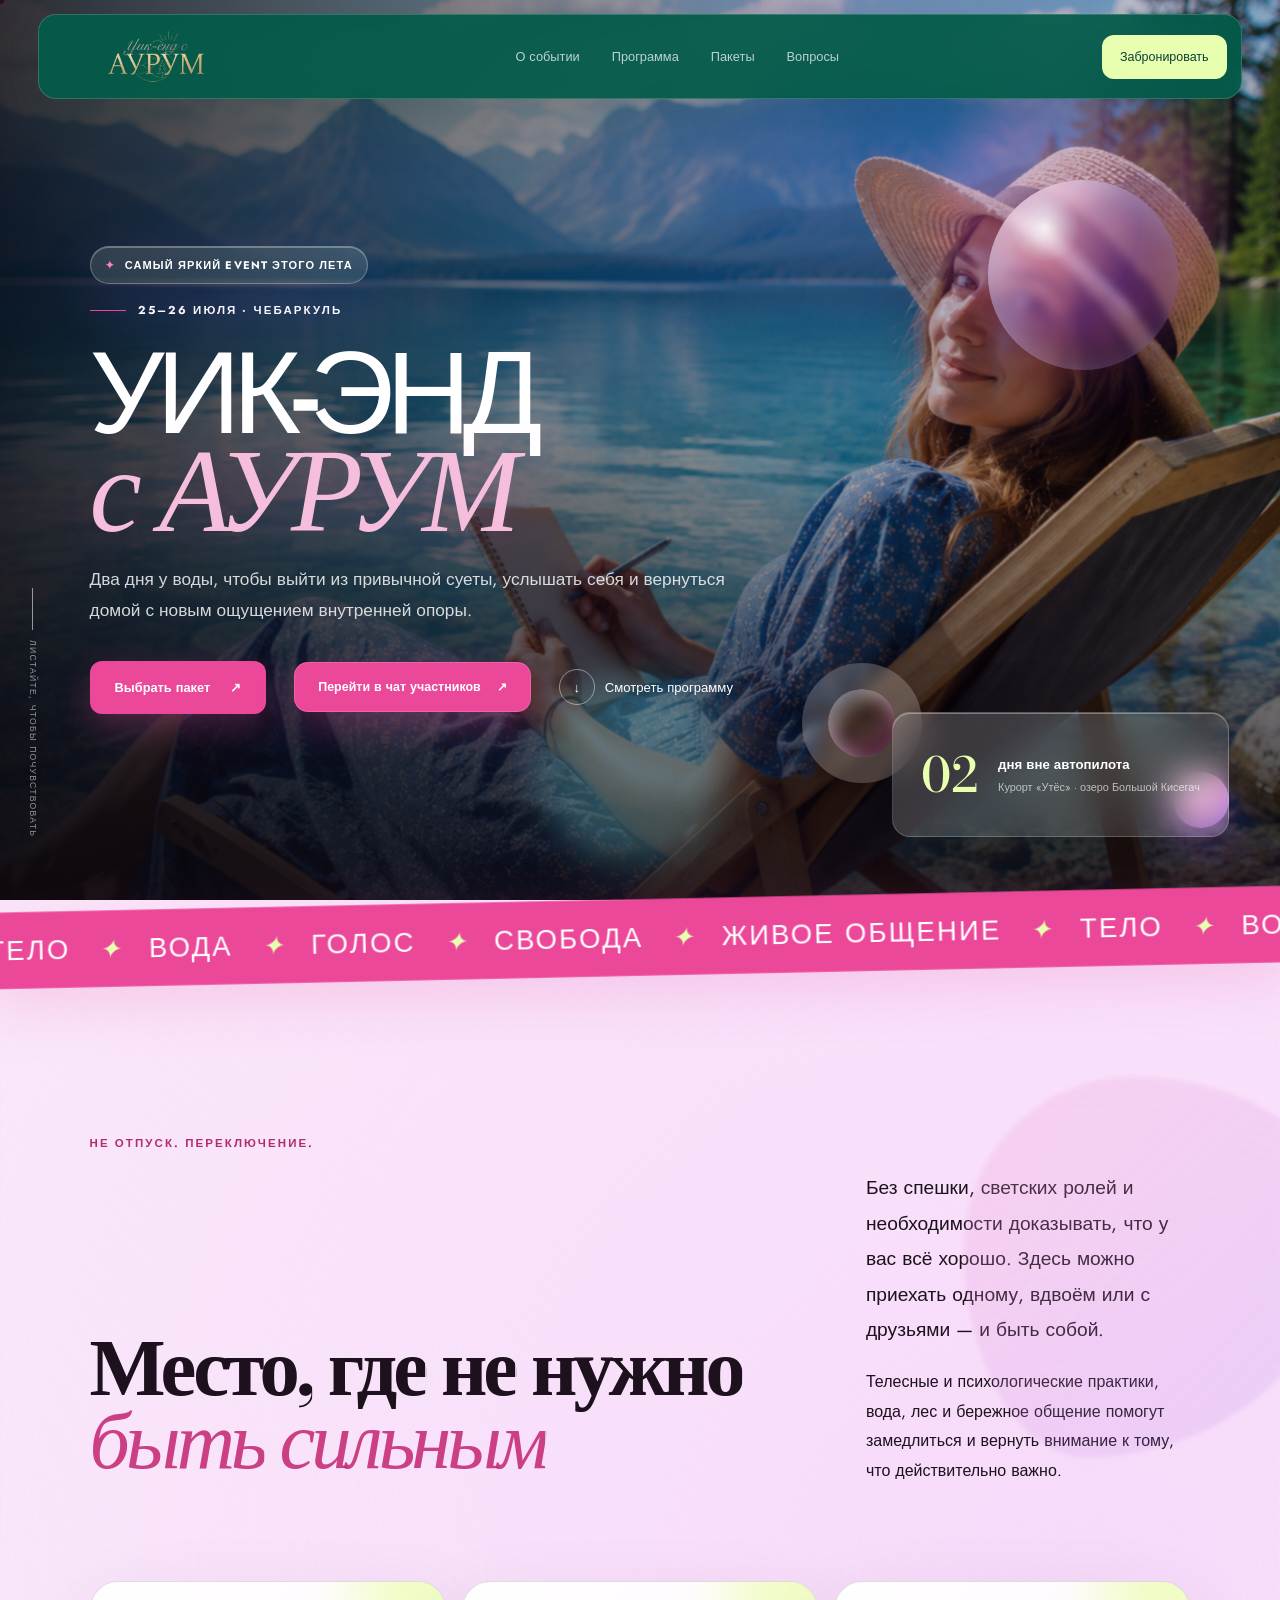
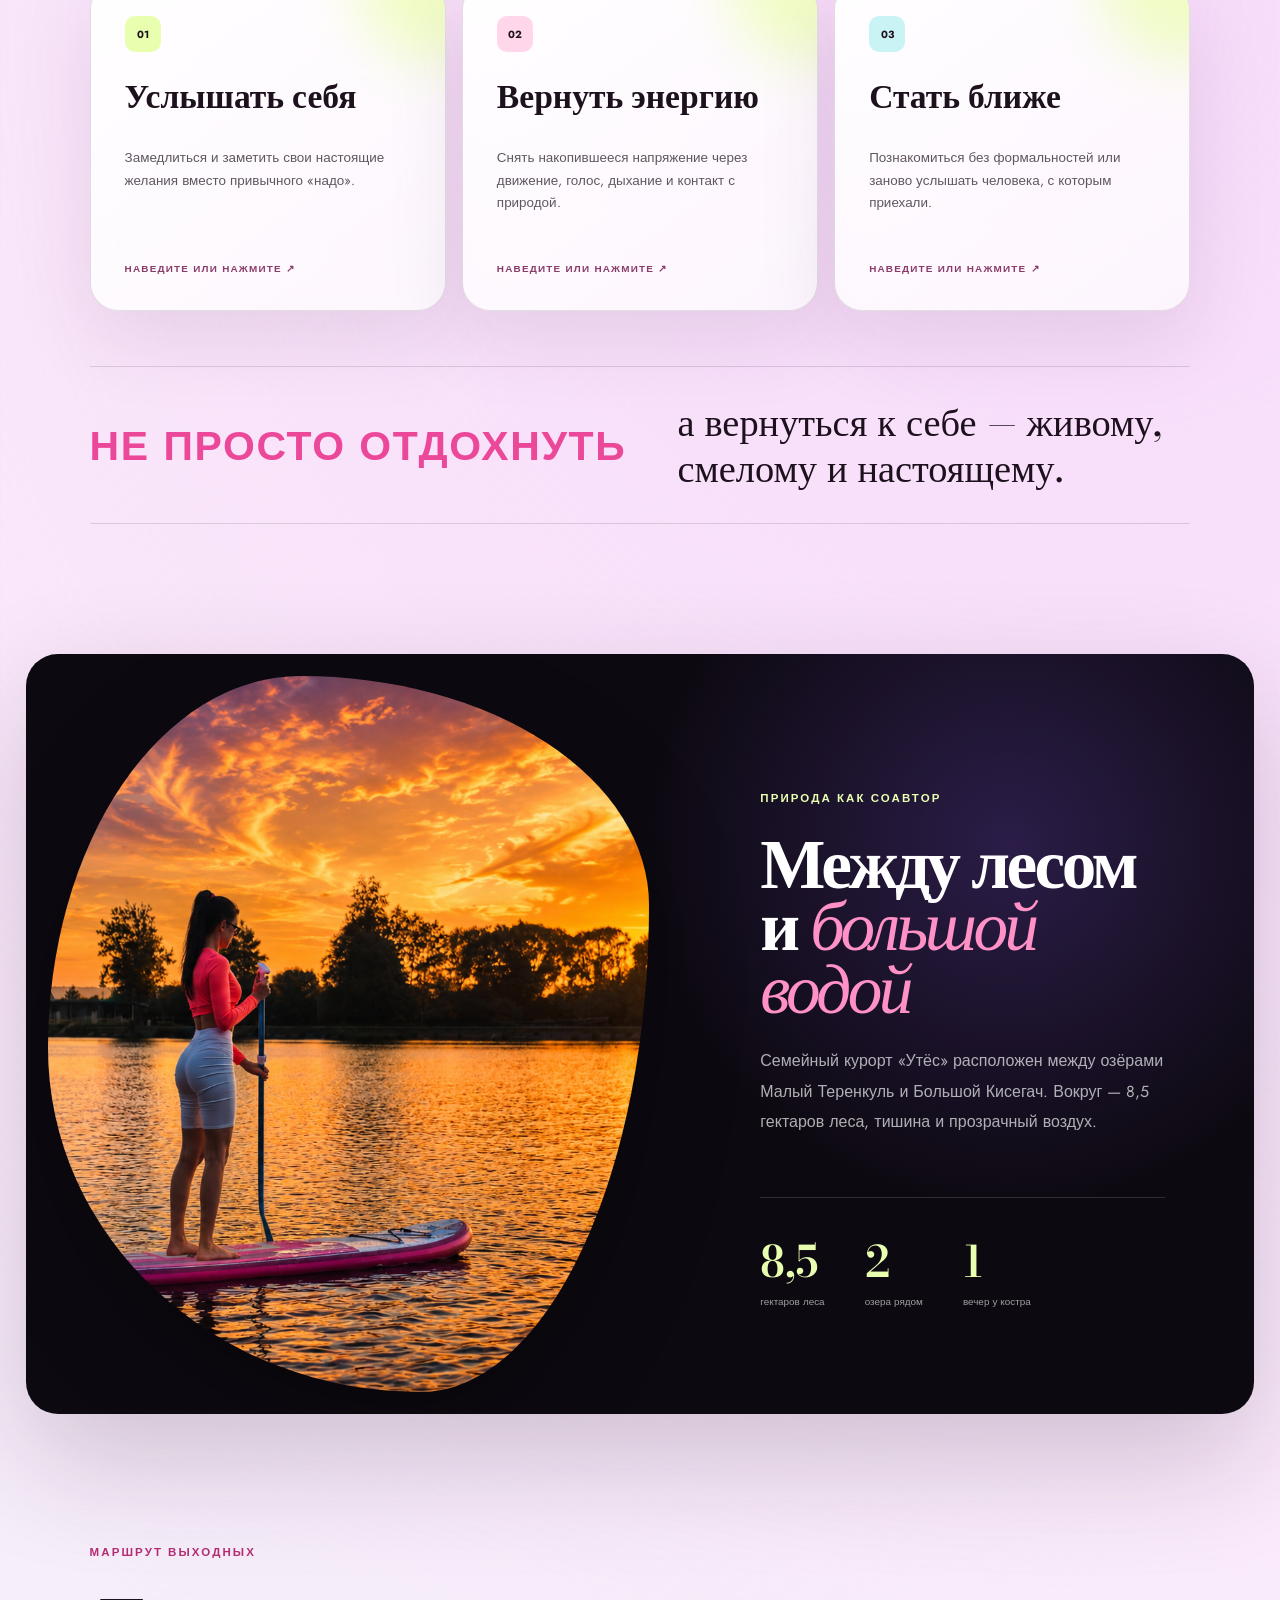
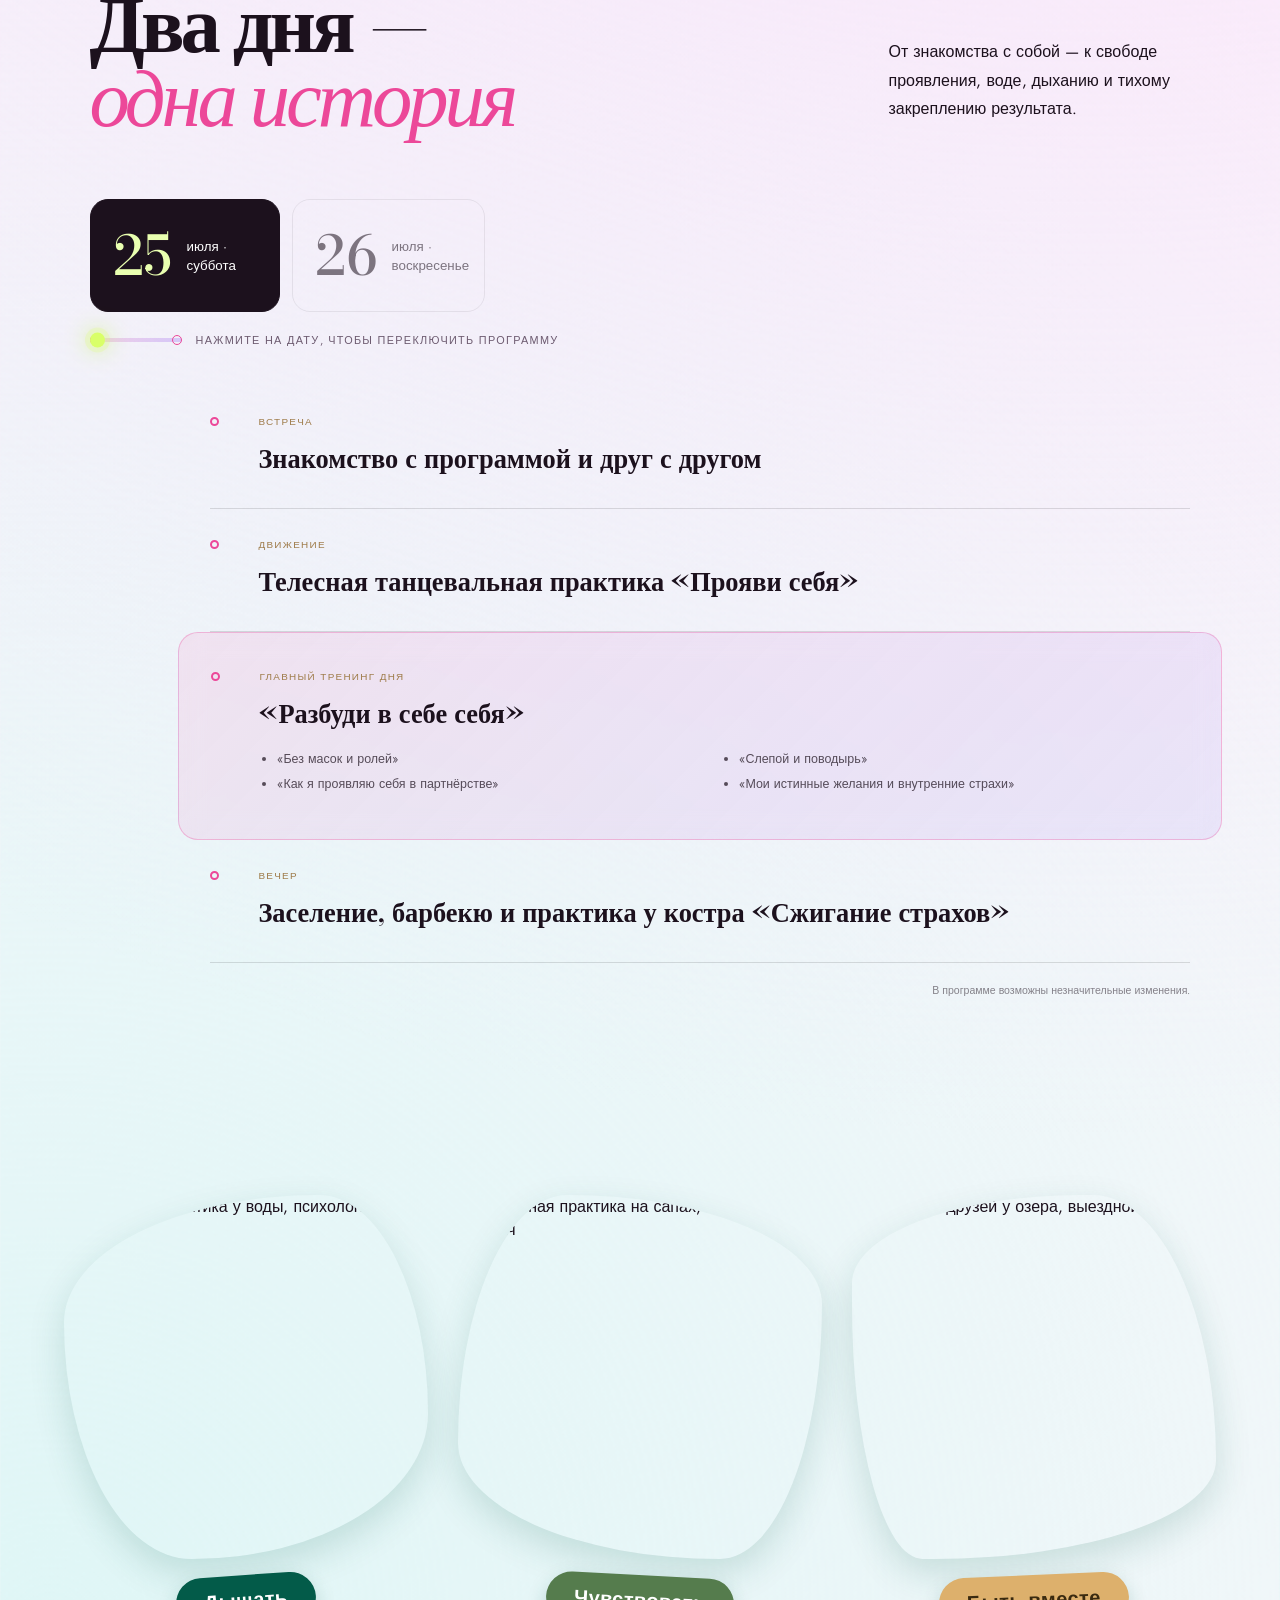
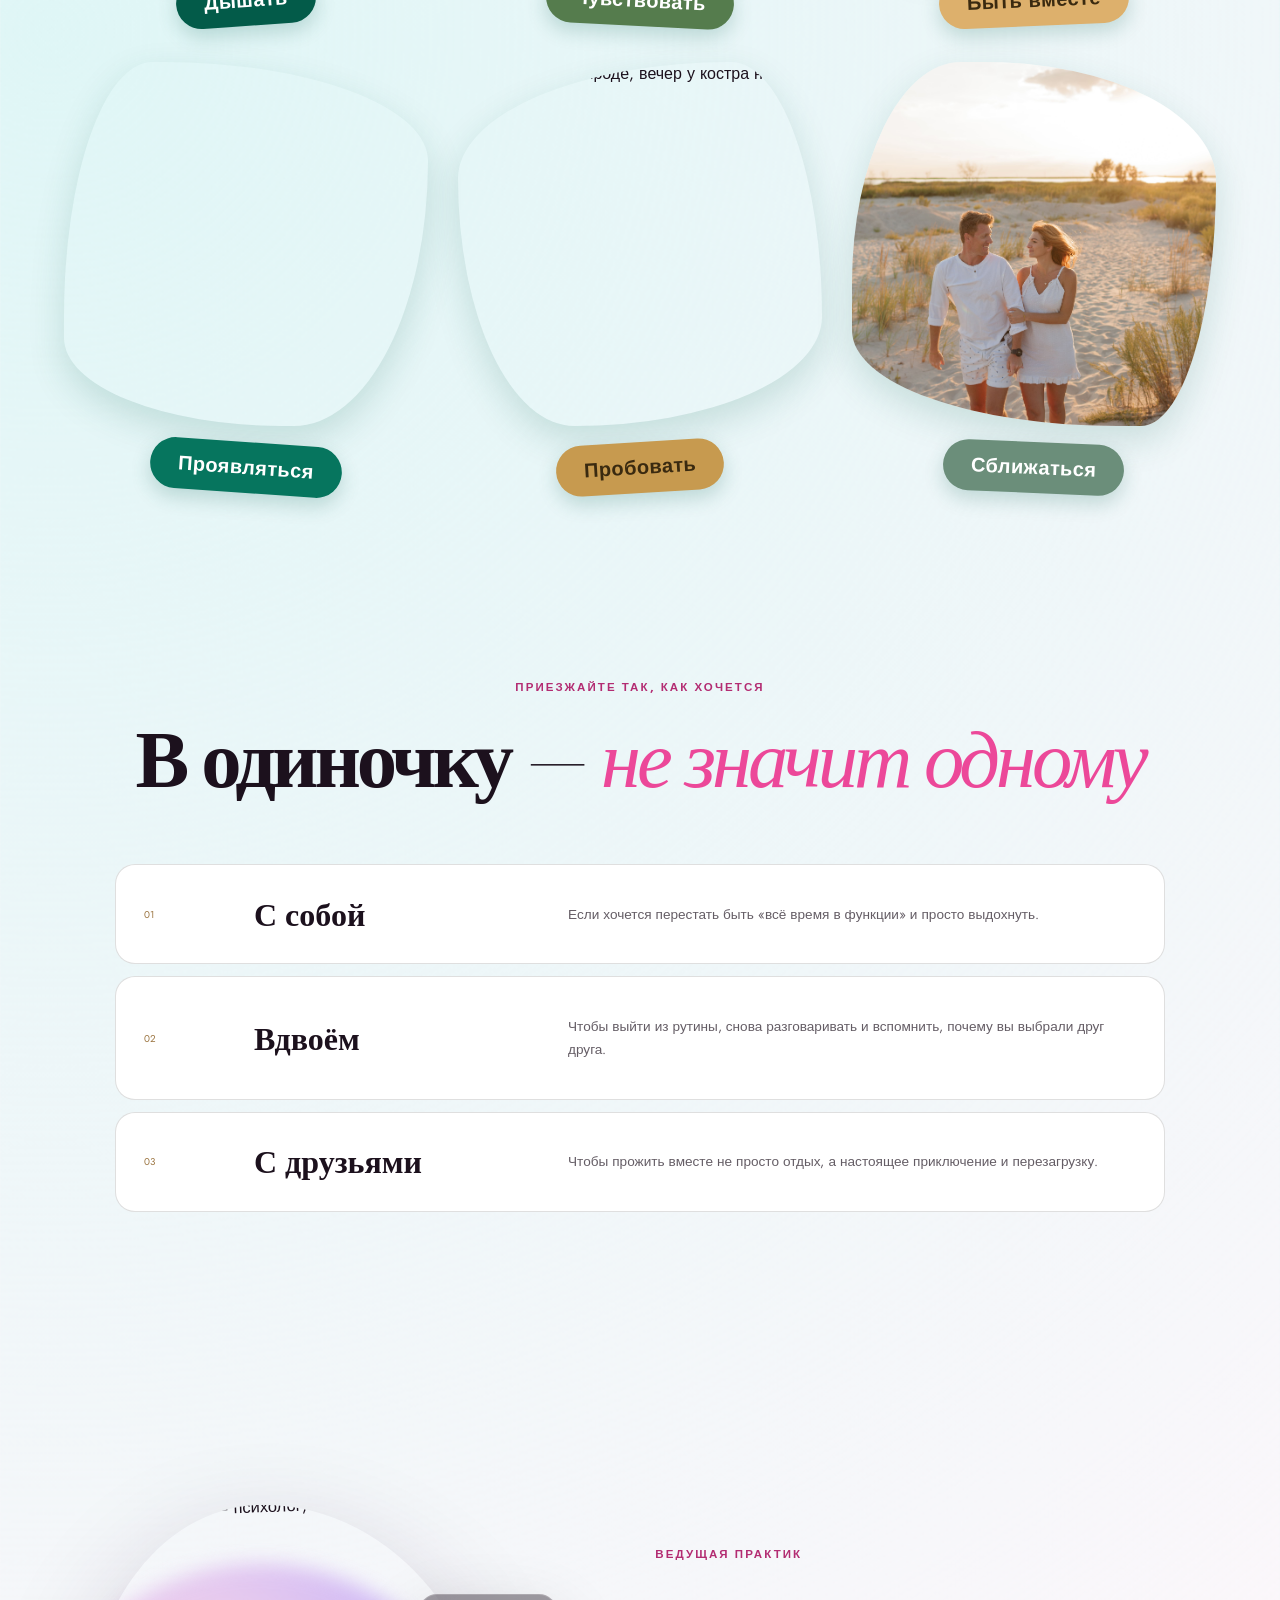
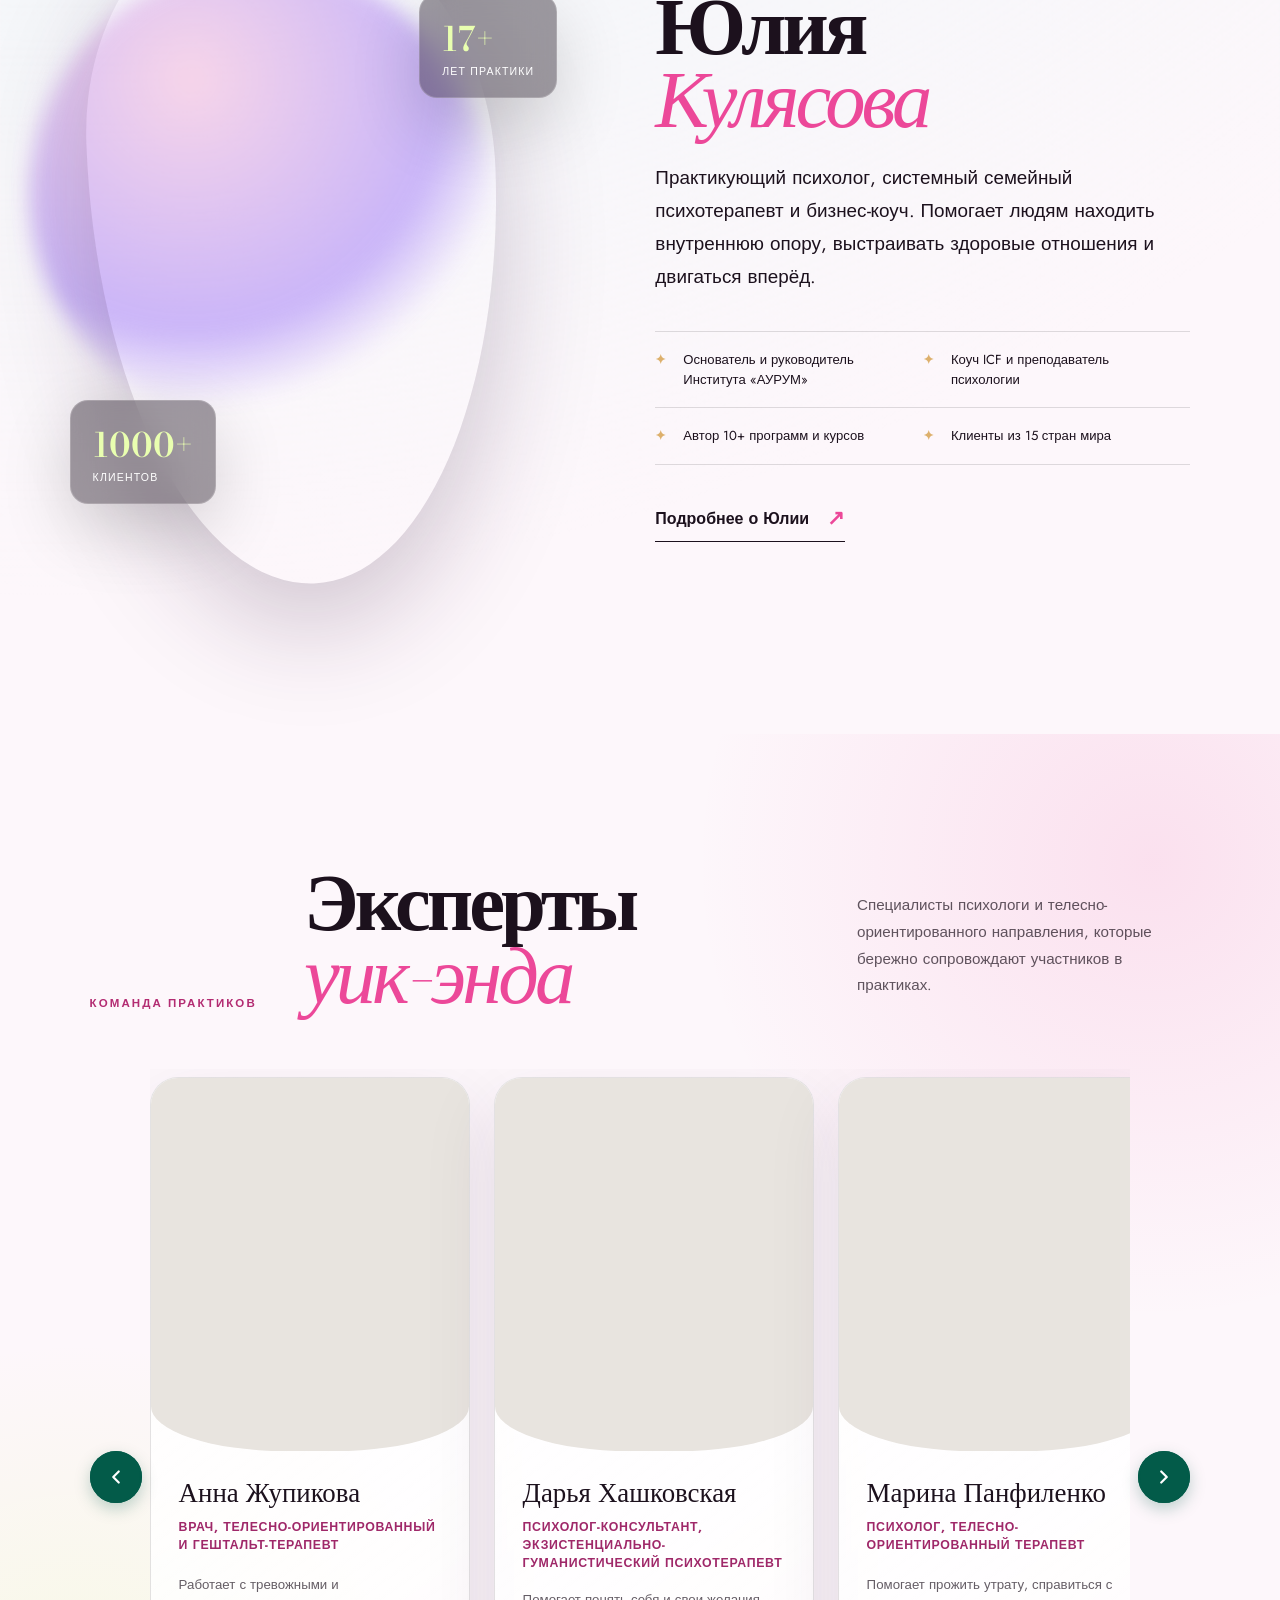
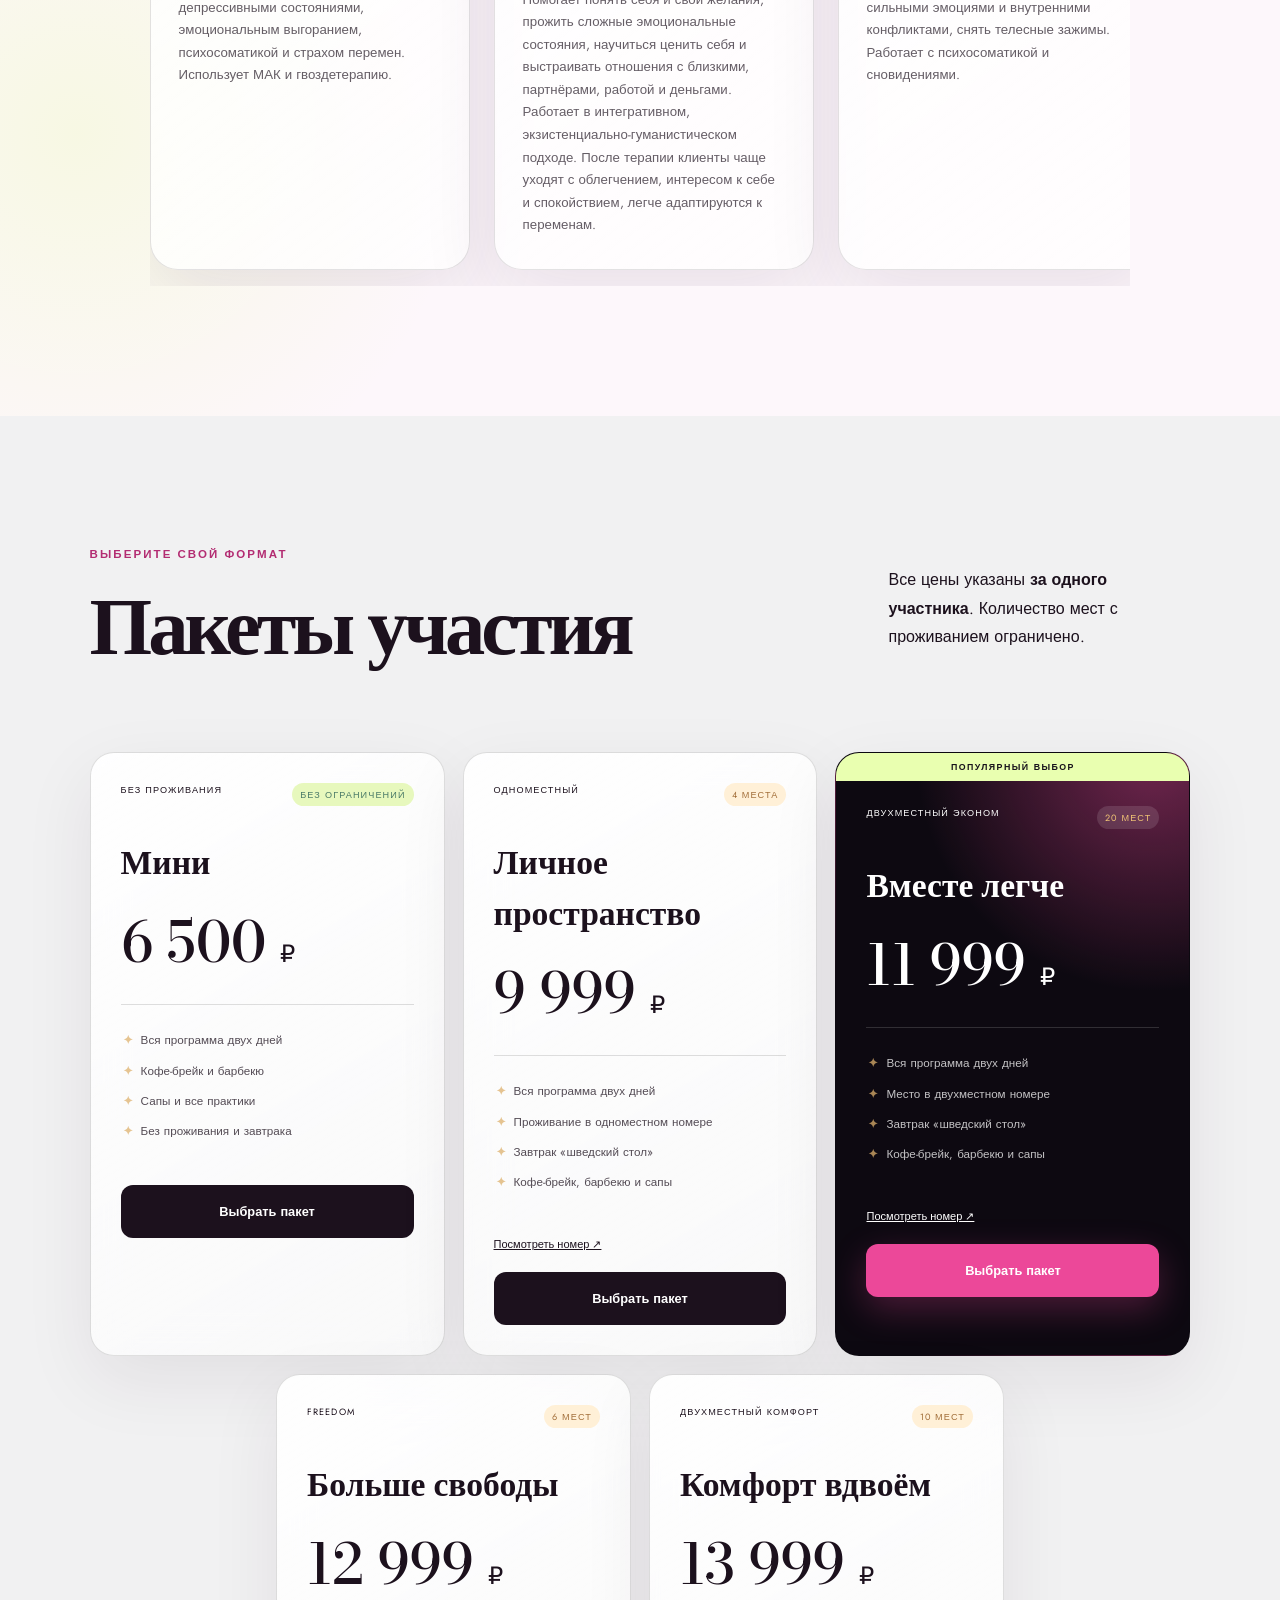
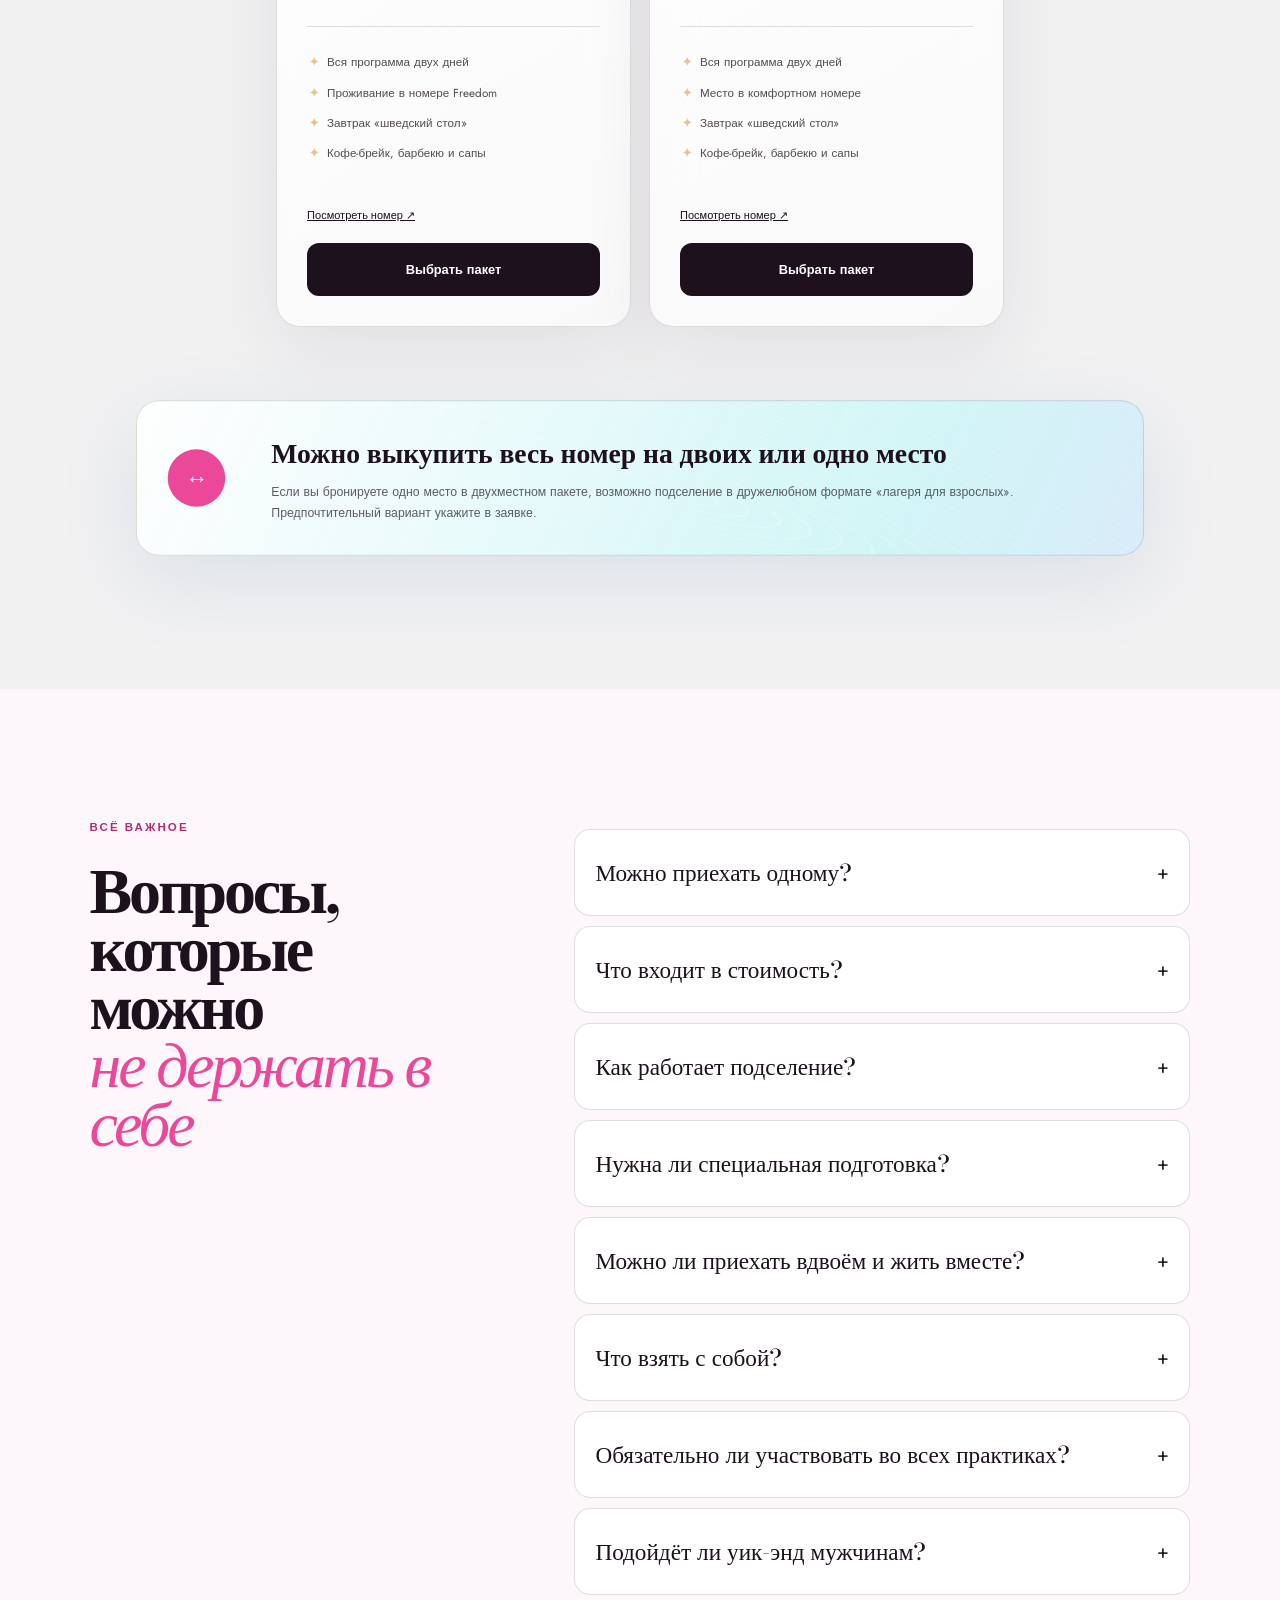
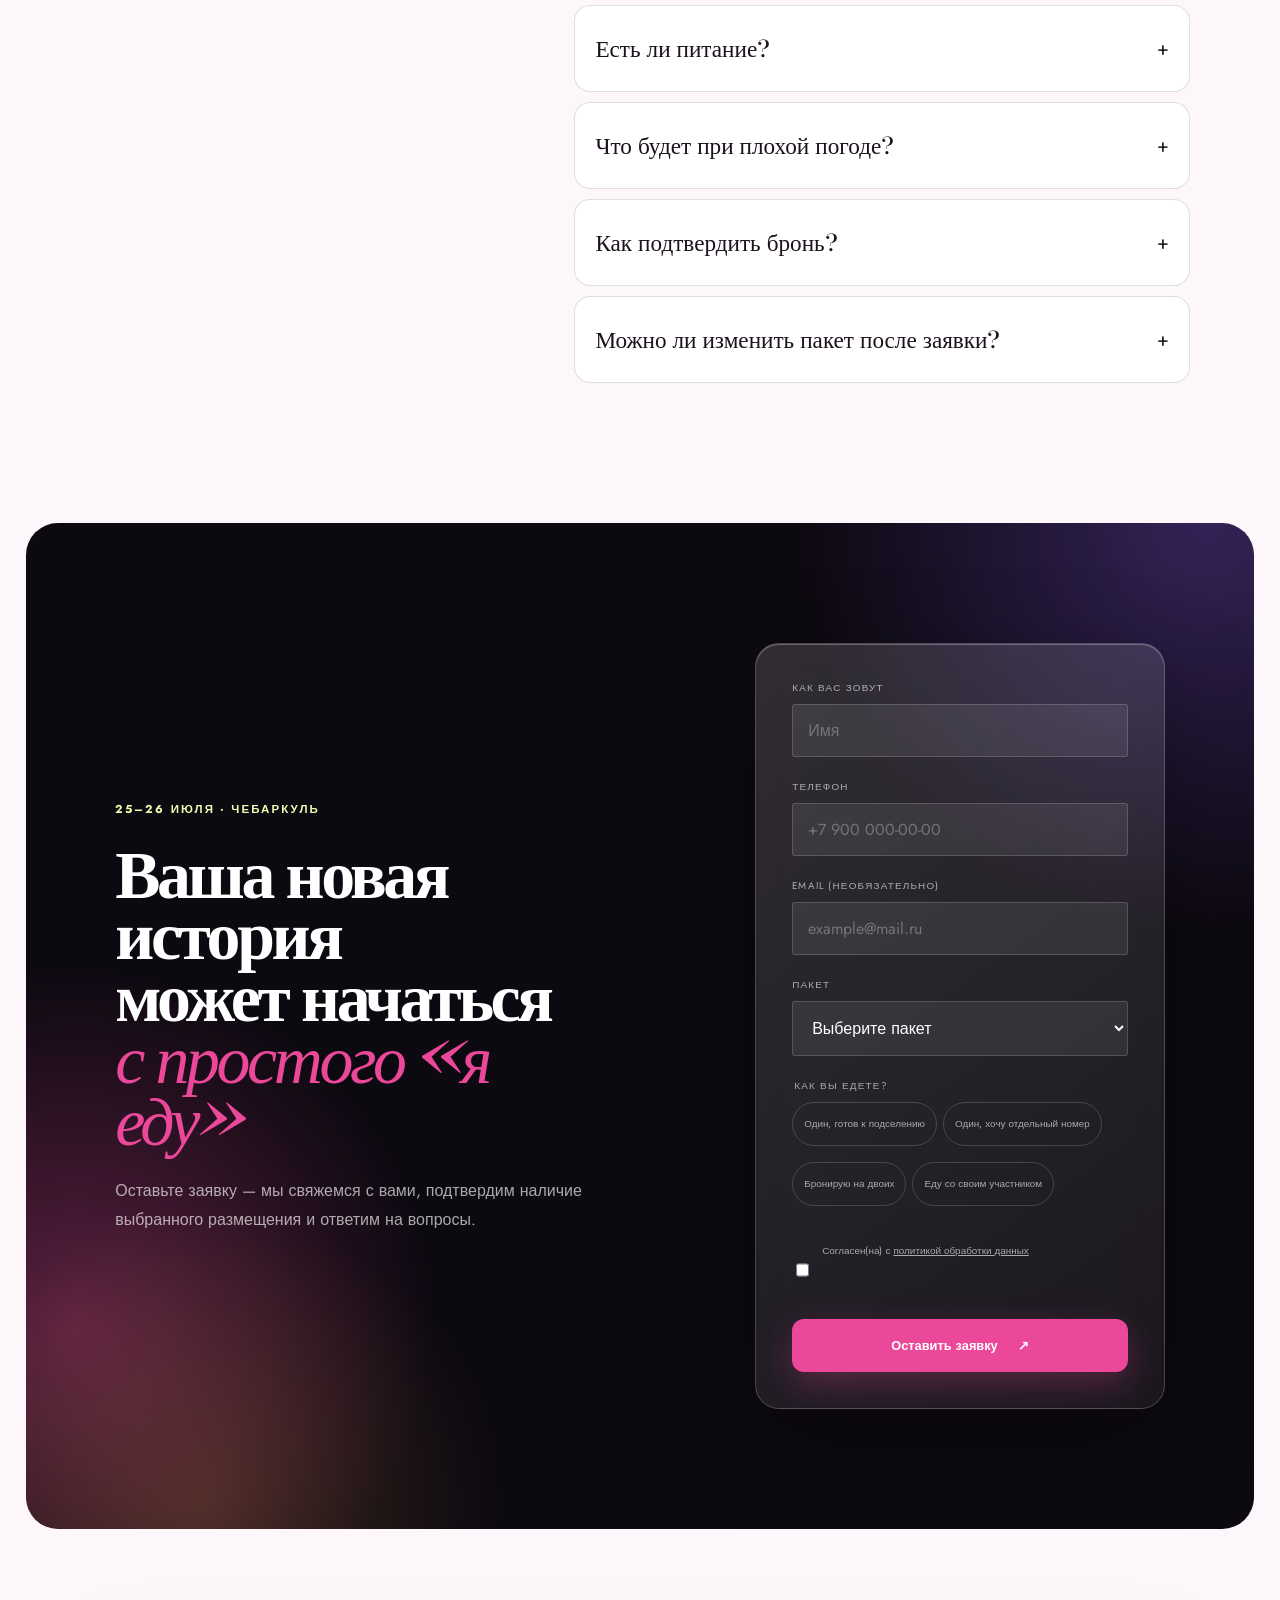
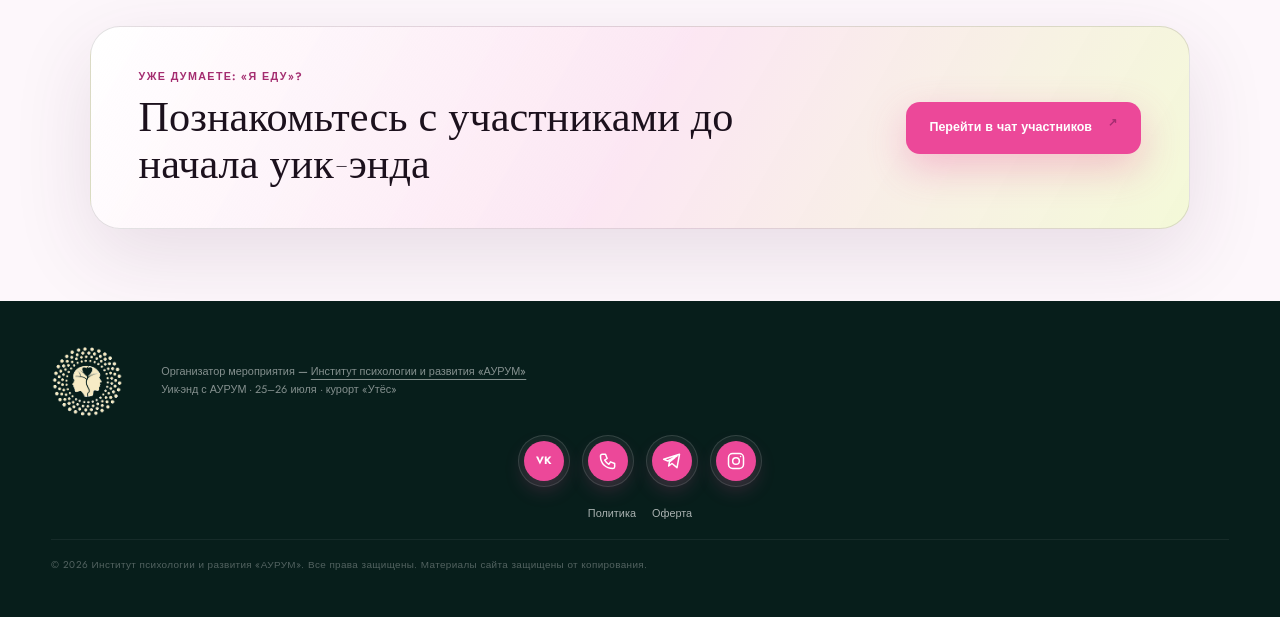
==== commit cb5d70df: "Программа 2-го дня: йога на природе отдельным пунктом, завтрак без йоги" ====
--- a/index.html
+++ b/index.html
@@ -323,7 +323,8 @@
         <div class="timeline-item reveal"><i></i><div><span>Вечер</span><h3>Заселение, барбекю и практика у костра «Сжигание страхов»</h3></div></div>
       </div>
       <div class="timeline" id="day-two" role="tabpanel" hidden>
-        <div class="timeline-item"><i></i><div><span>Утро</span><h3>Йога и завтрак «шведский стол»</h3></div></div>
+        <div class="timeline-item"><i></i><div><span>Утро</span><h3>Йога на природе (Пробуждение тела и дыхание у озера)</h3></div></div>
+        <div class="timeline-item"><i></i><div><span>Утро</span><h3>Завтрак «шведский стол»</h3></div></div>
         <div class="timeline-item"><i></i><div><span>Голос и дыхание</span><h3>Телесная практика «Разбуди голос и дыхание жизни»</h3></div></div>
         <div class="timeline-item featured"><i></i><div><span>Вода и энергия</span><h3>Прогулка на сапах и практика «Агрессия и энергия жизни»</h3></div></div>
         <div class="timeline-item"><i></i><div><span>Финал</span><h3>Закрепление результата «Наедине с природой»</h3></div></div>
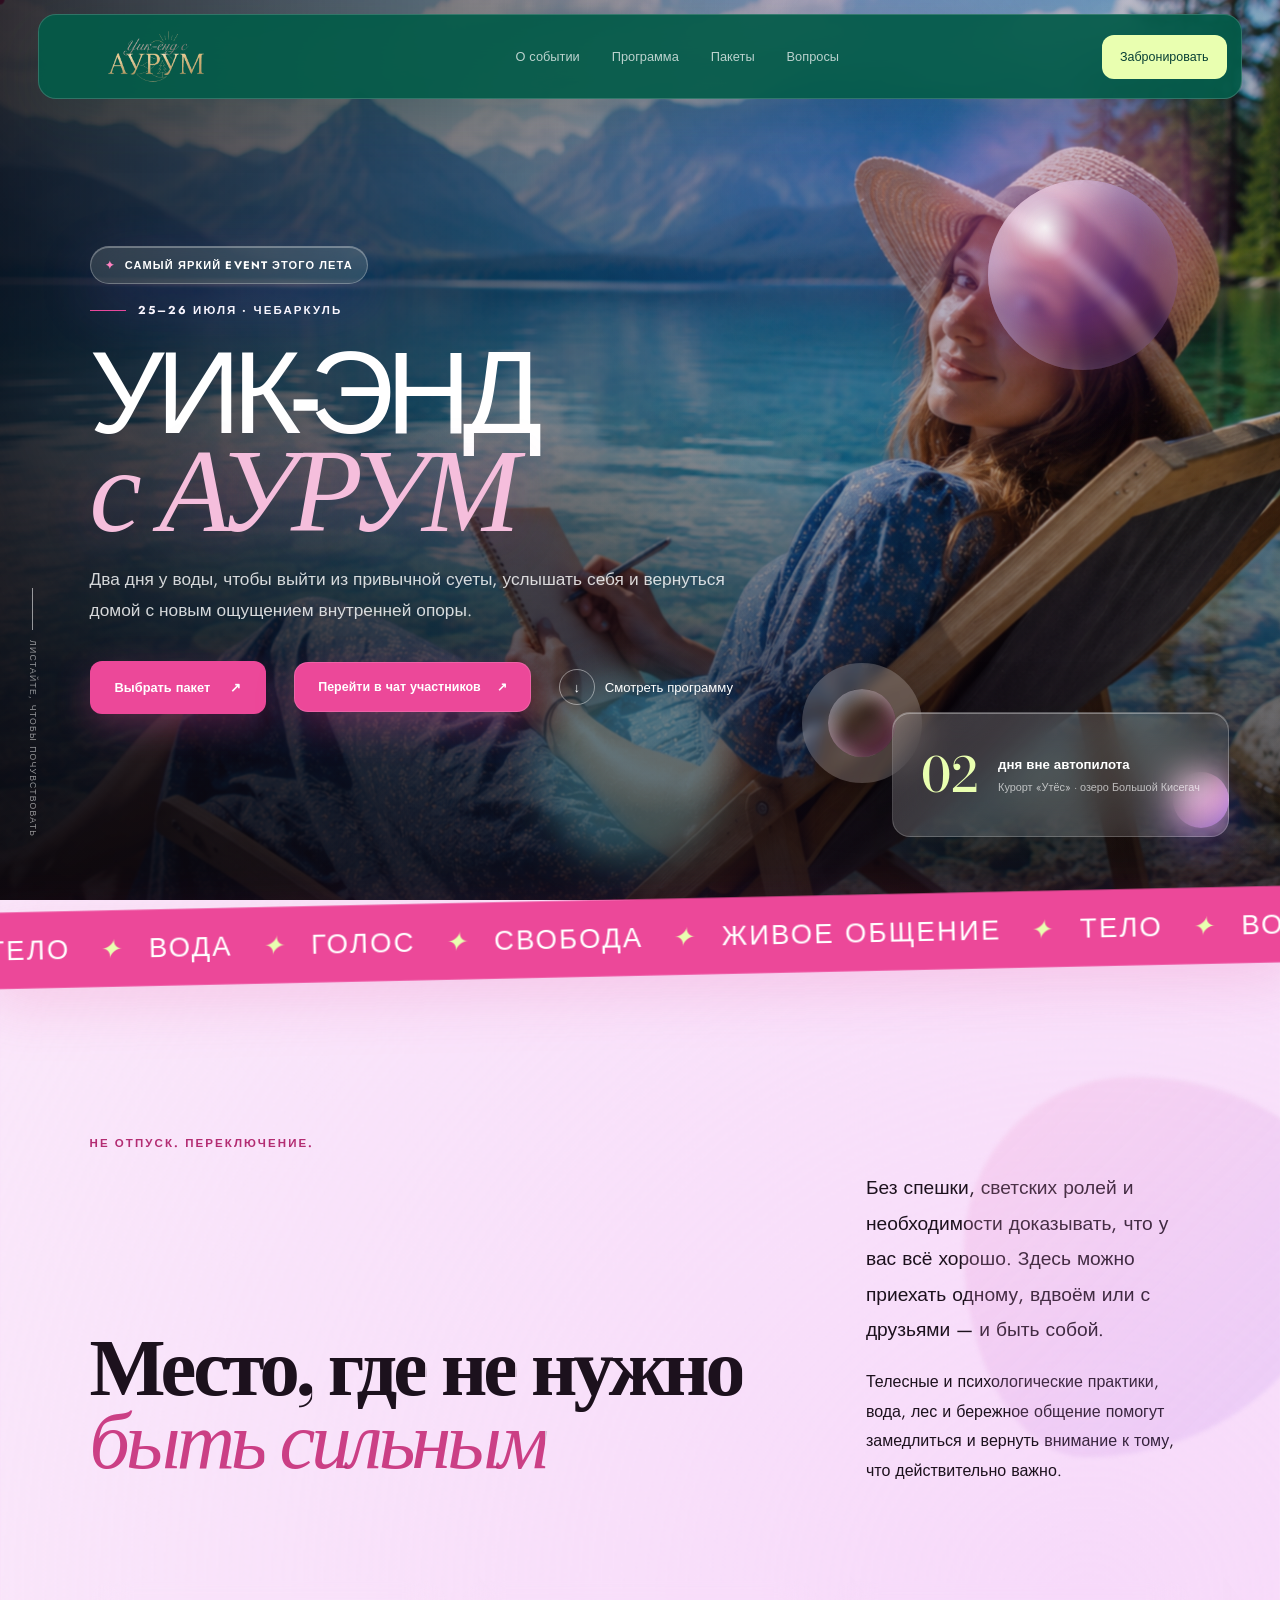
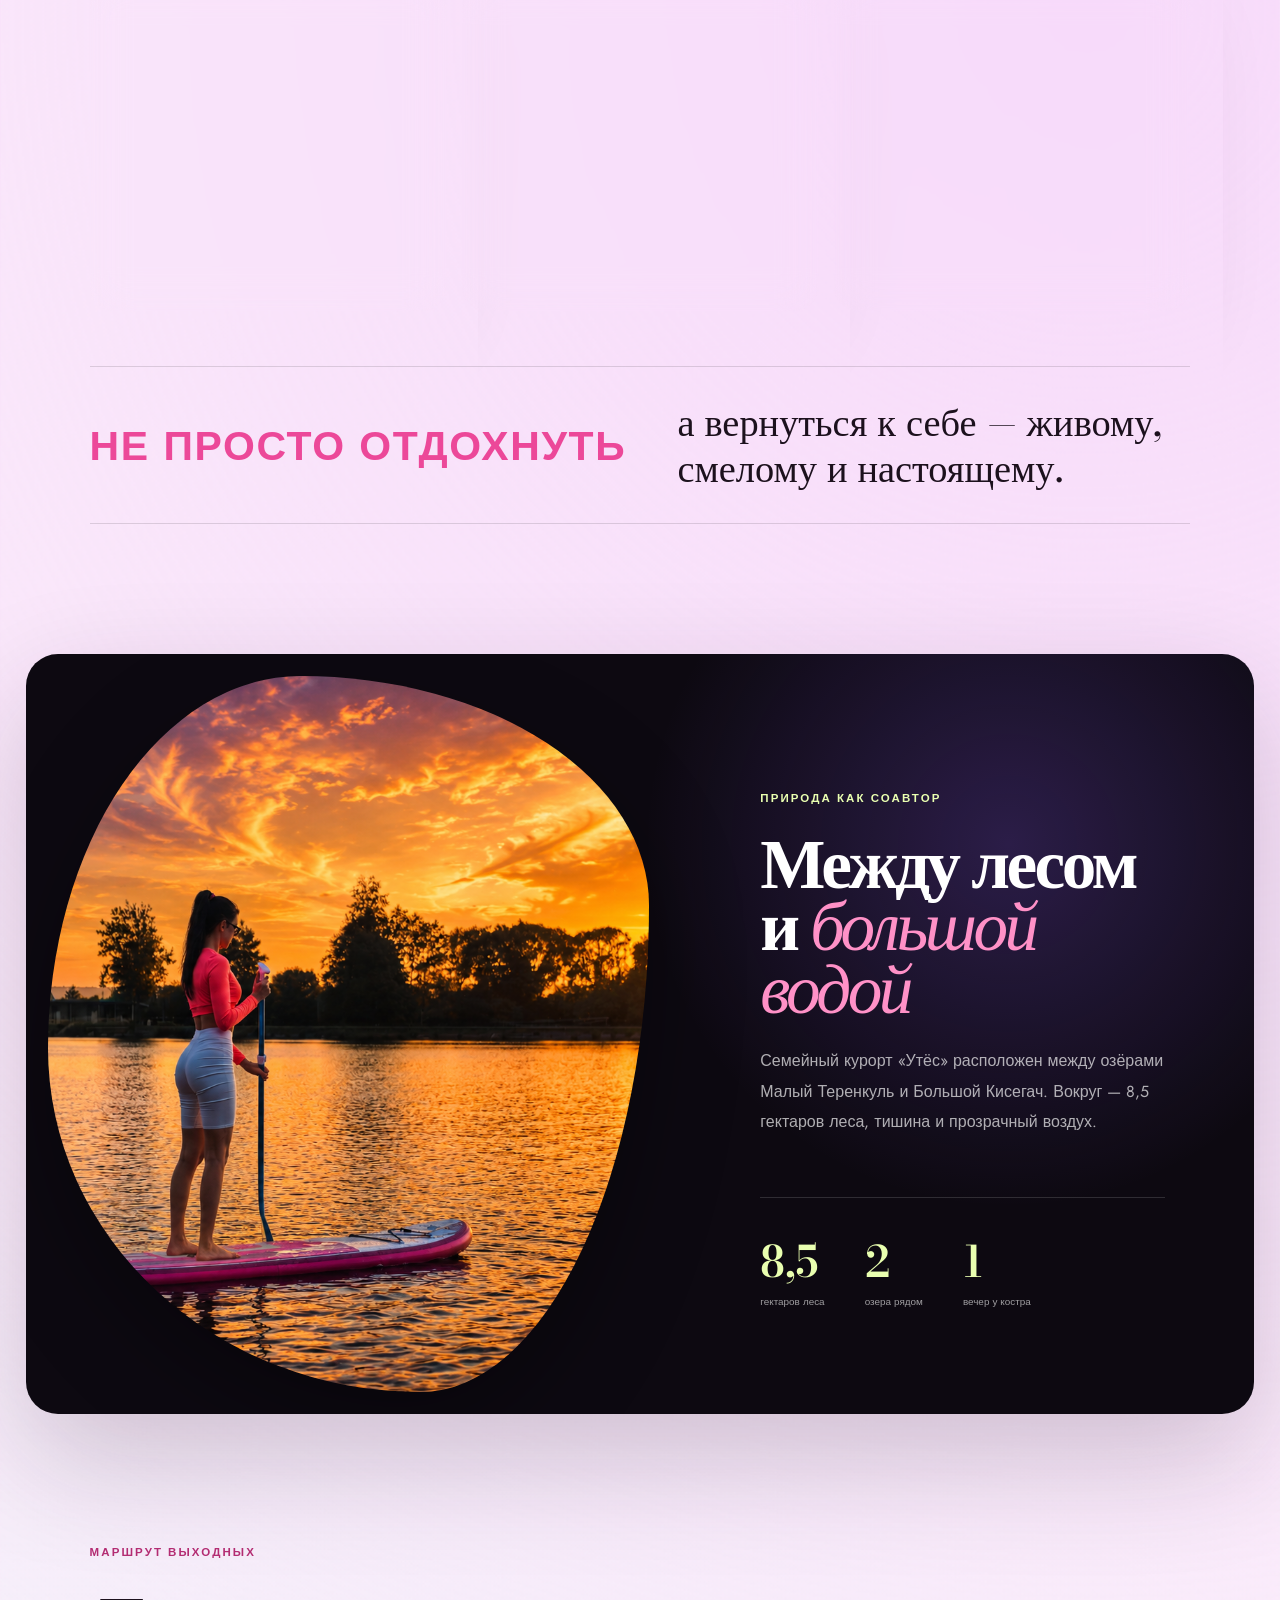
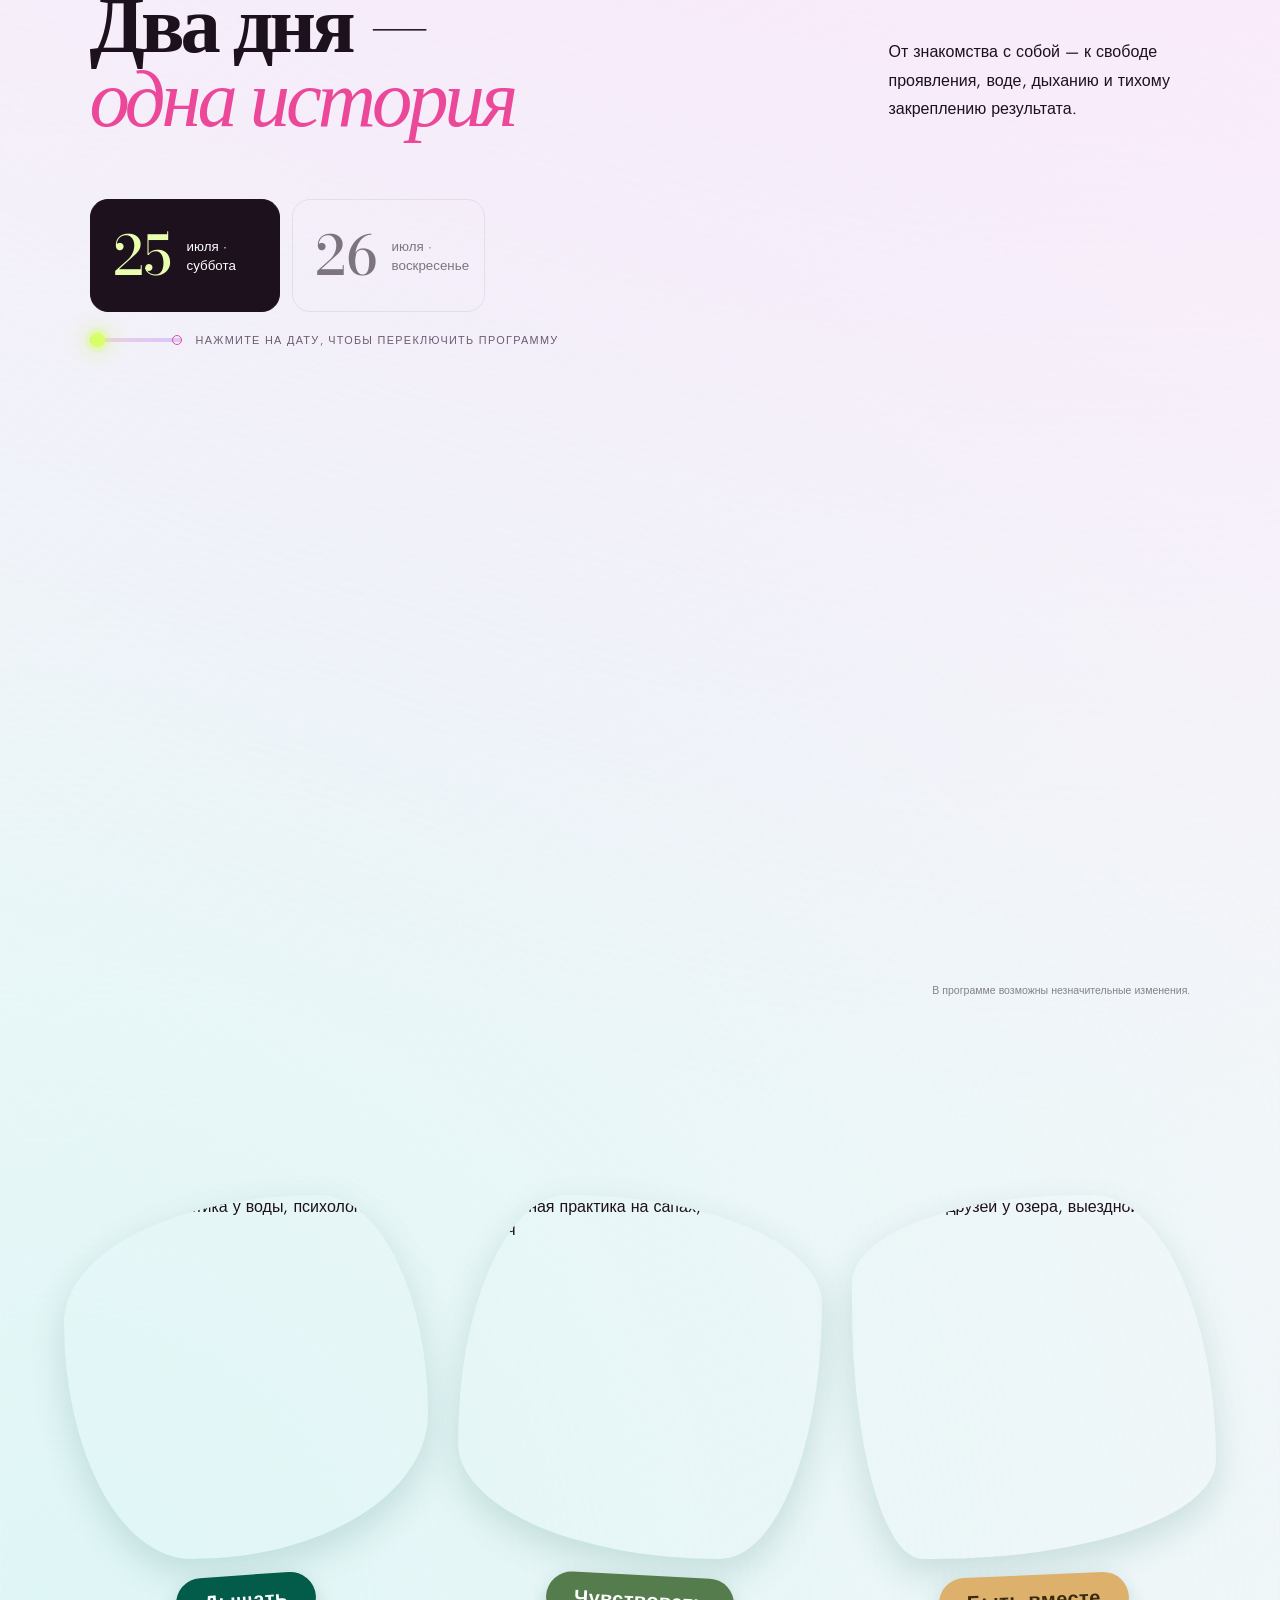
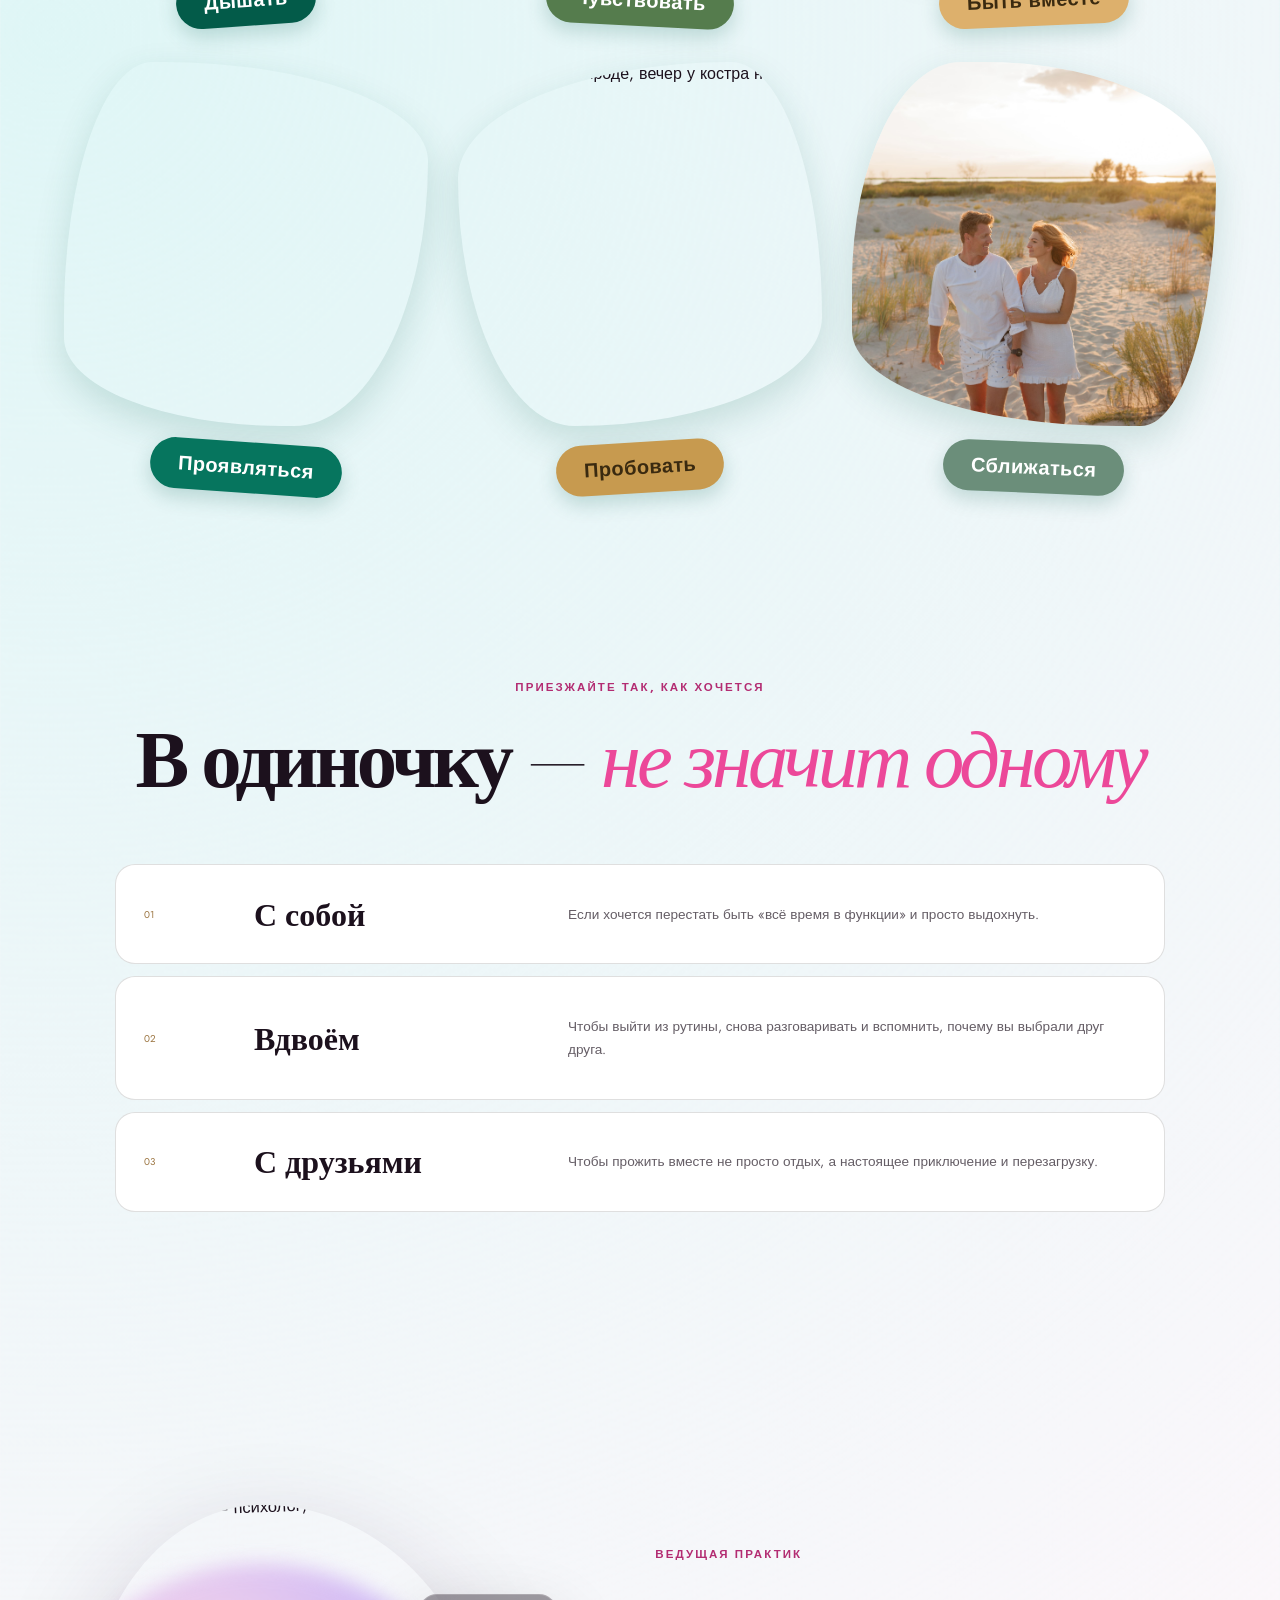
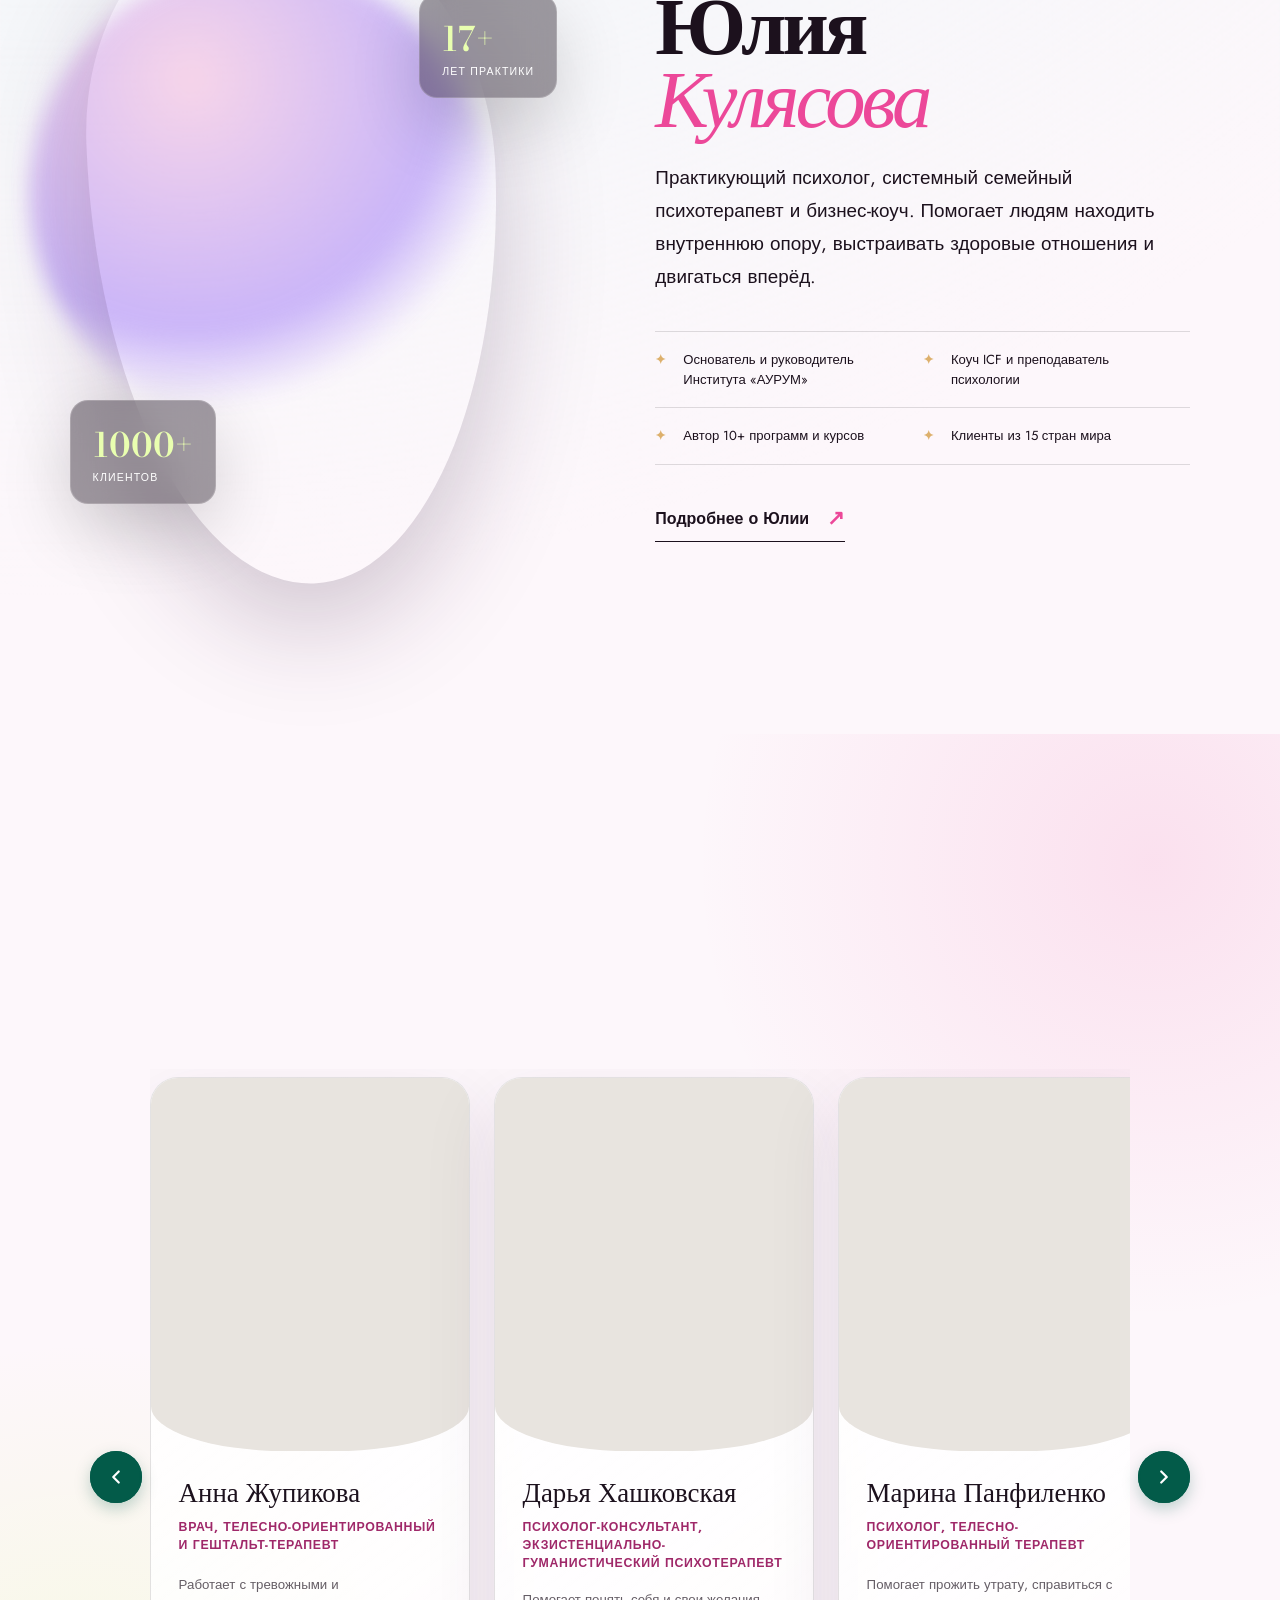
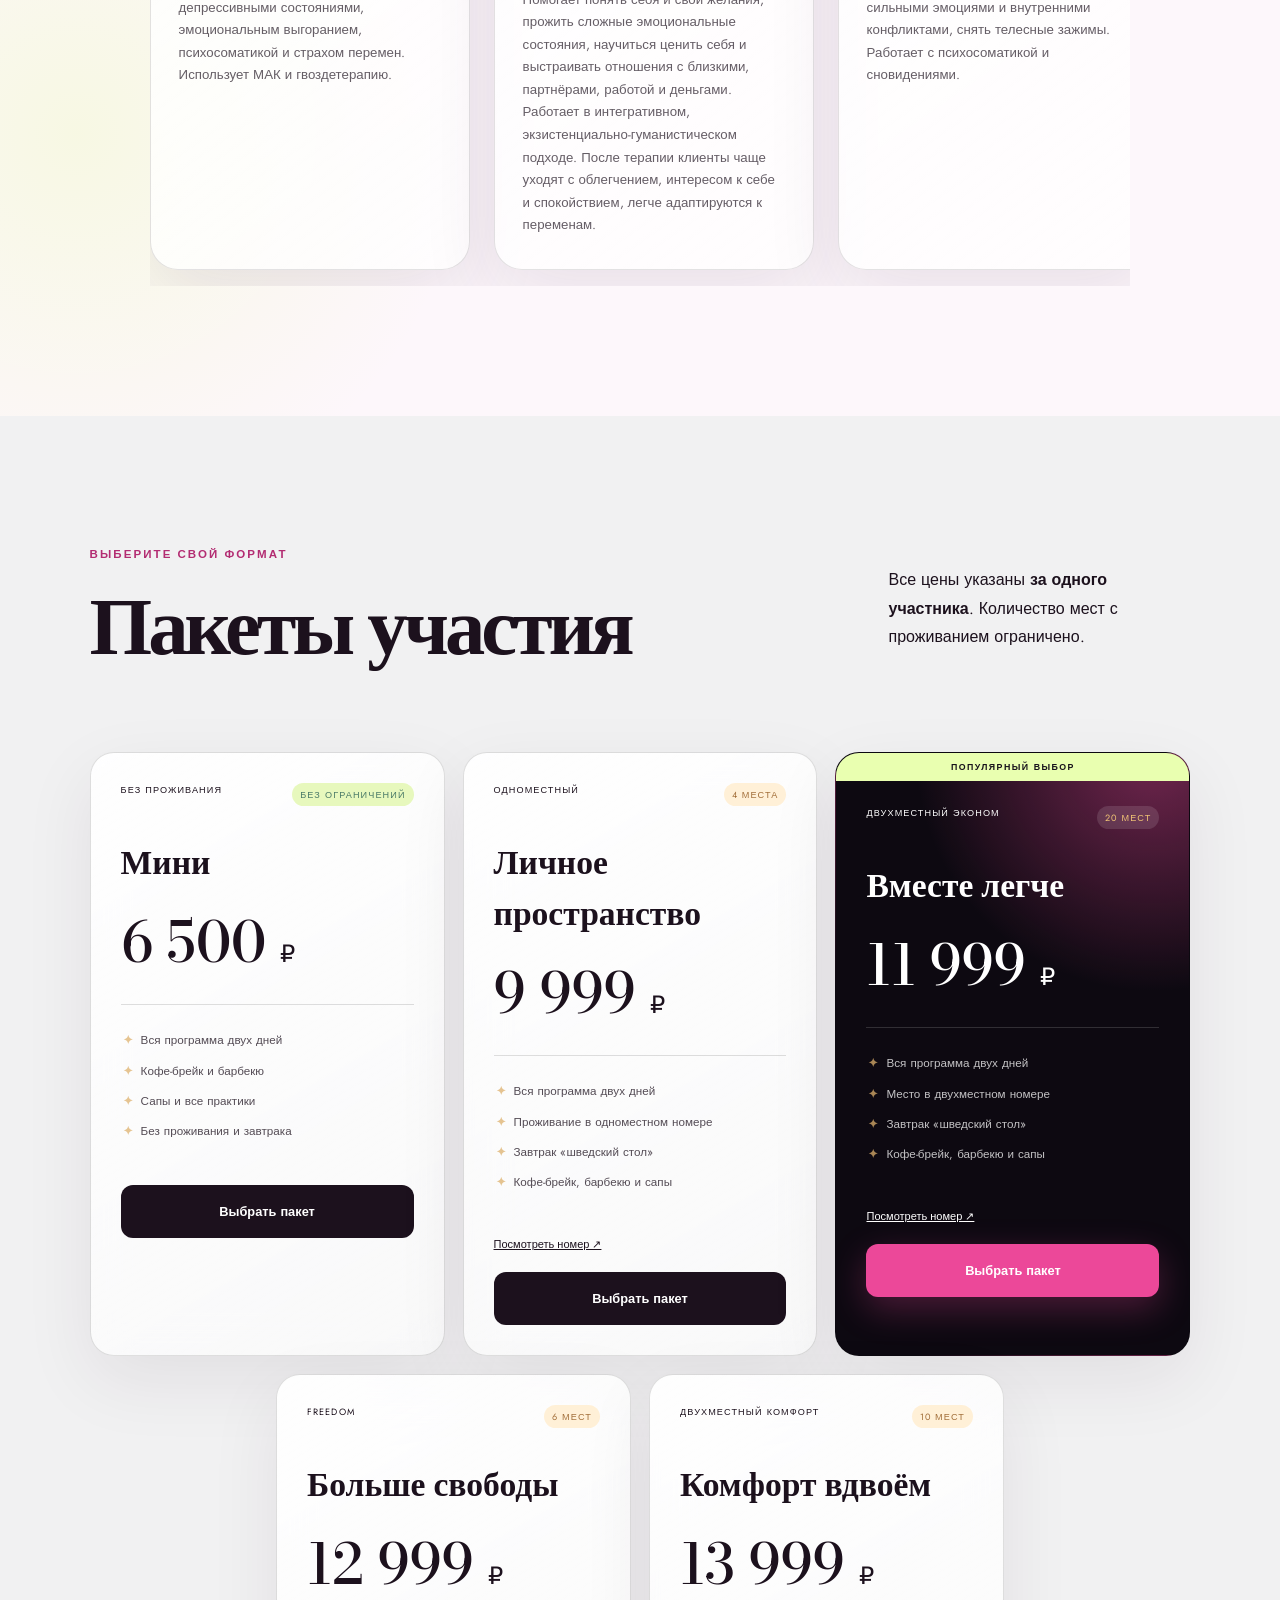
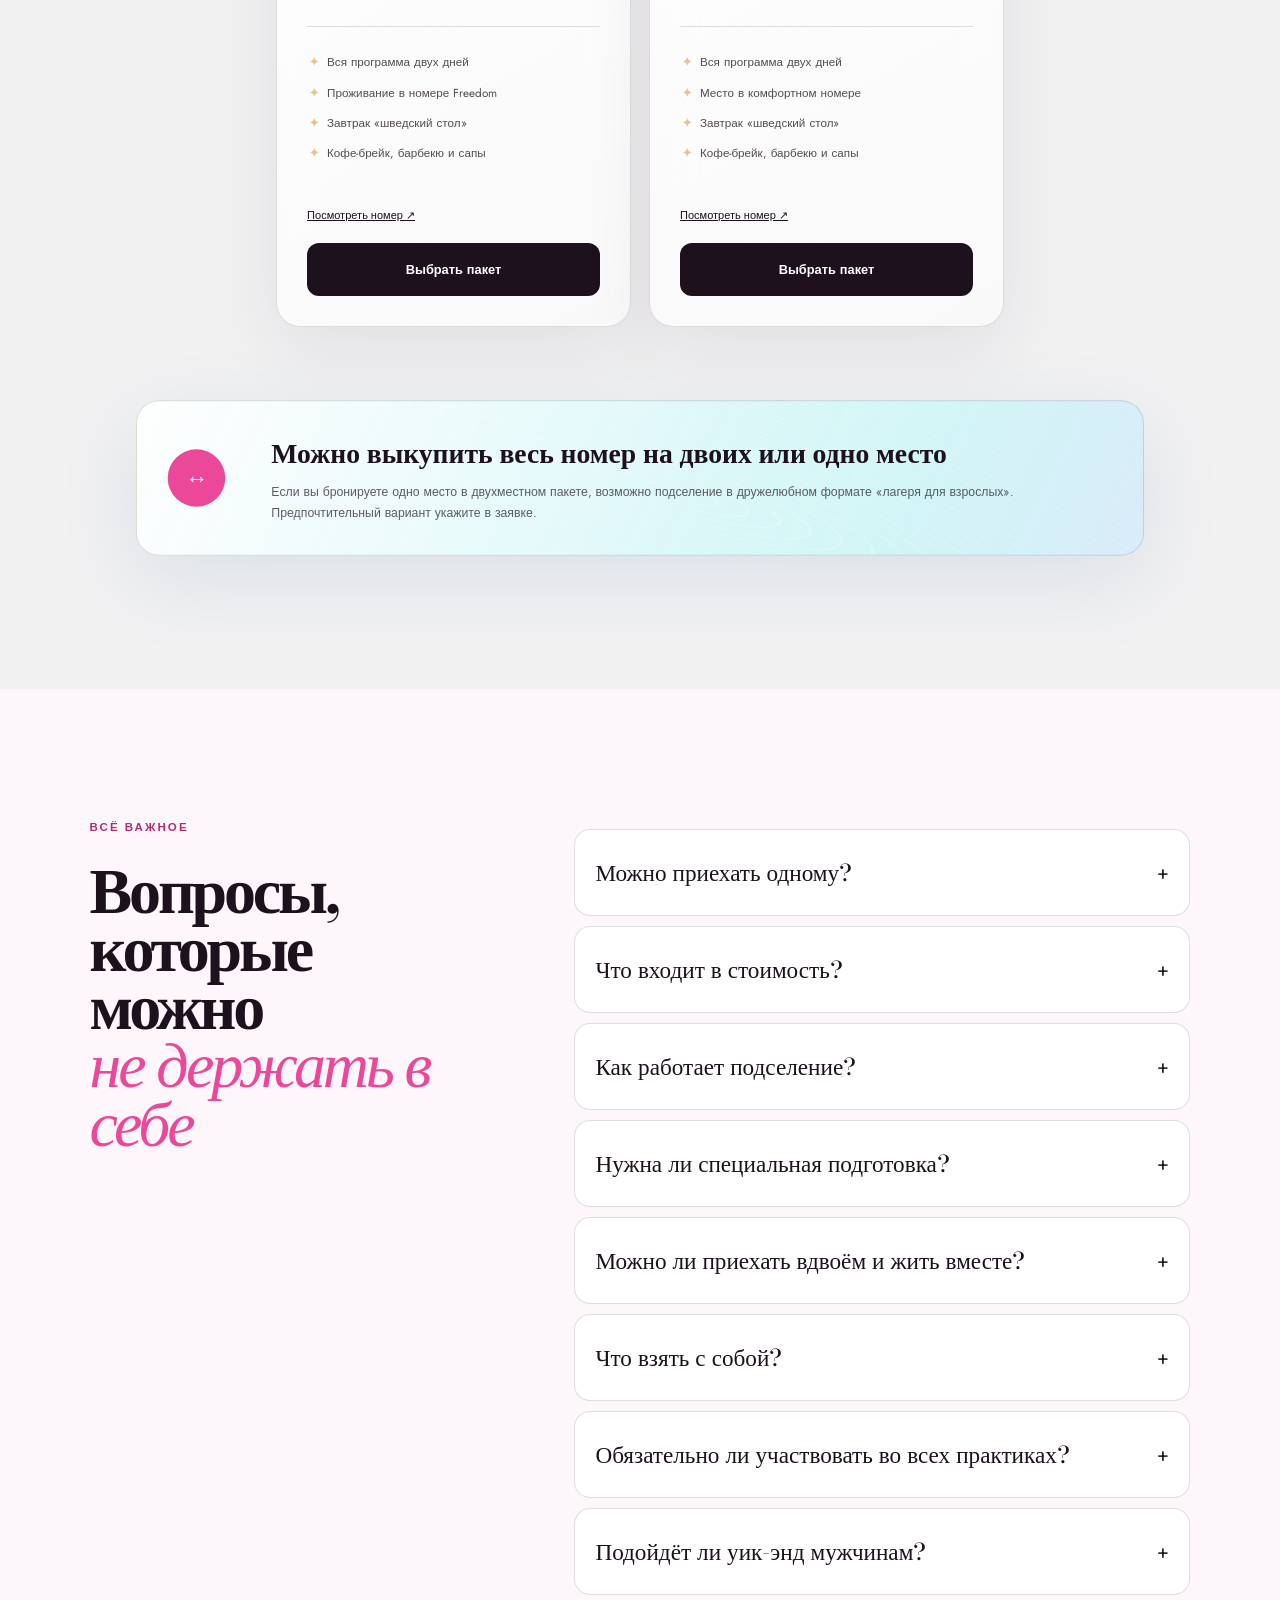
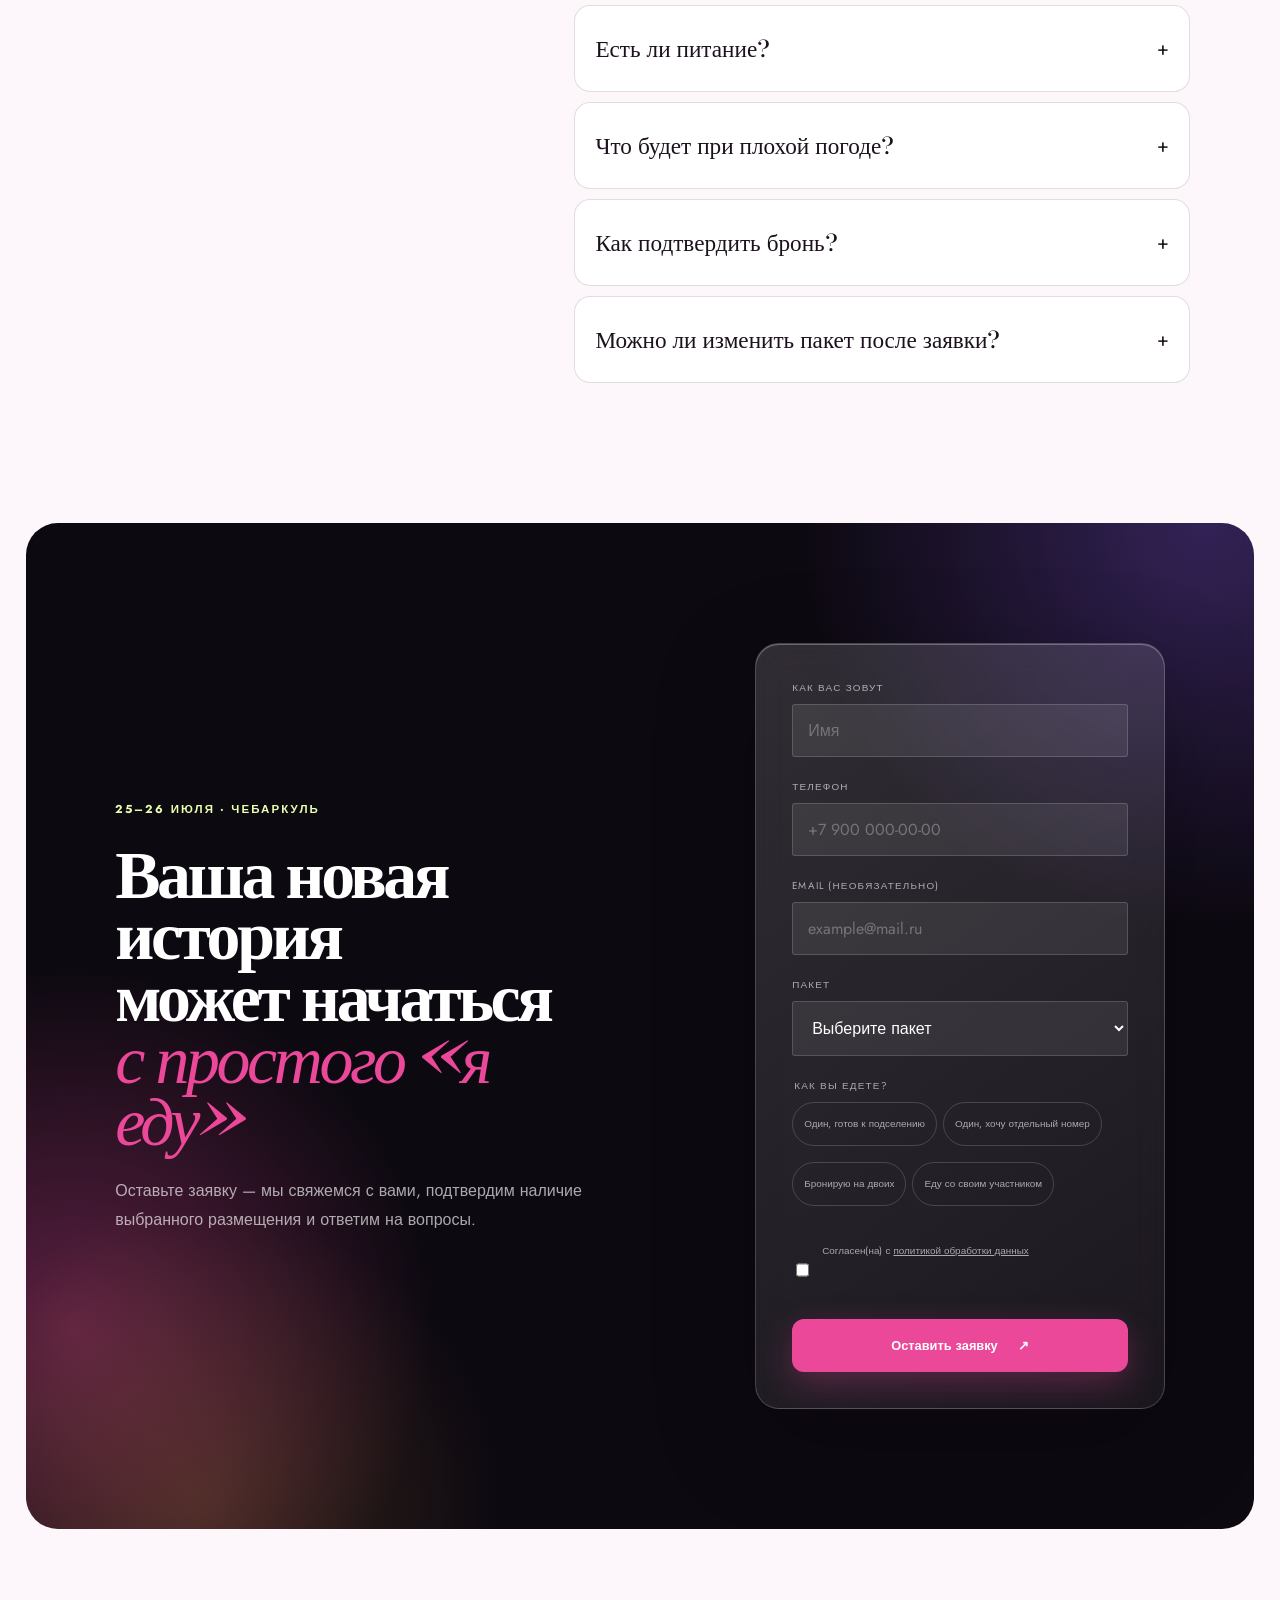
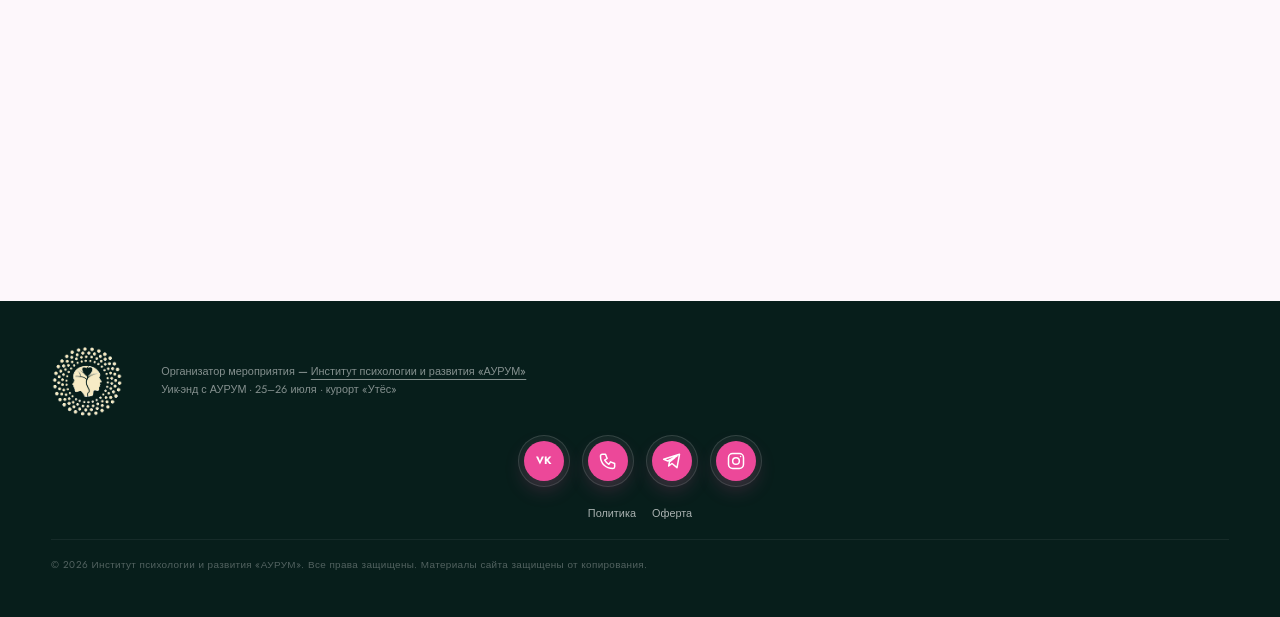
==== commit 495f76d4: "Яндекс.Метрика: счётчик 110084527 во все страницы" ====
--- a/index.html
+++ b/index.html
@@ -3,6 +3,18 @@
 <head>
   <meta charset="UTF-8">
   <meta name="viewport" content="width=device-width, initial-scale=1.0">
+  <!-- Yandex.Metrika counter -->
+  <script type="text/javascript">
+      (function(m,e,t,r,i,k,a){
+          m[i]=m[i]||function(){(m[i].a=m[i].a||[]).push(arguments)};
+          m[i].l=1*new Date();
+          for (var j = 0; j < document.scripts.length; j++) {if (document.scripts[j].src === r) { return; }}
+          k=e.createElement(t),a=e.getElementsByTagName(t)[0],k.async=1,k.src=r,a.parentNode.insertBefore(k,a)
+      })(window, document,'script','https://mc.yandex.ru/metrika/tag.js?id=110084527', 'ym');
+      ym(110084527, 'init', {ssr:true, webvisor:true, clickmap:true, ecommerce:"dataLayer", referrer: document.referrer, url: location.href, accurateTrackBounce:true, trackLinks:true});
+  </script>
+  <noscript><div><img src="https://mc.yandex.ru/watch/110084527" style="position:absolute; left:-9999px;" alt="" /></div></noscript>
+  <!-- /Yandex.Metrika counter -->
   <meta name="robots" content="index, follow">
   <title>Отдых на природе с психологом · Уик-энд АУРУМ · Утёс 2026</title>
   <meta name="description" content="Отдых на природе и в отеле на семейном курорте «Утёс» 25–26 июля 2026: йога, психологические практики, SUP, баня, бонфайр. Перезагрузка на выходных с психологом Юлией Кулясовой. Челябинск, Екатеринбург, Тюмень.">
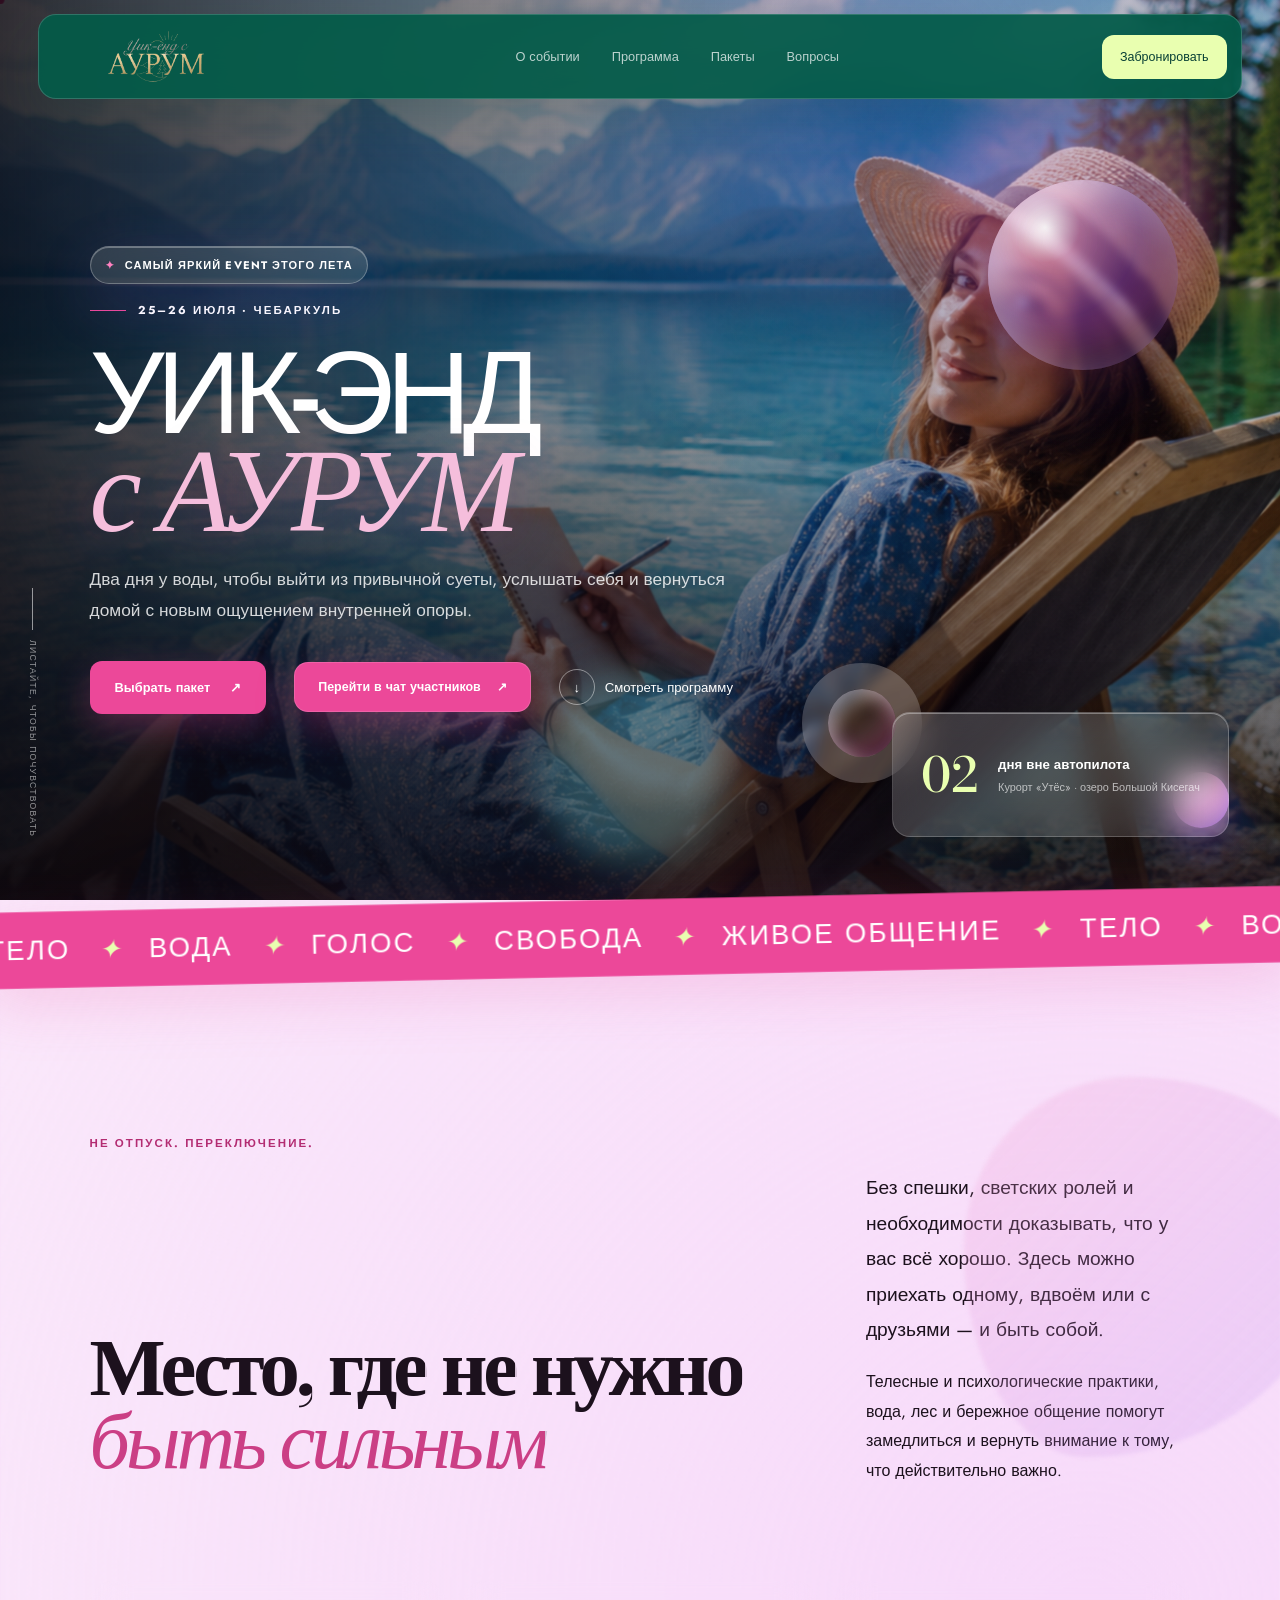
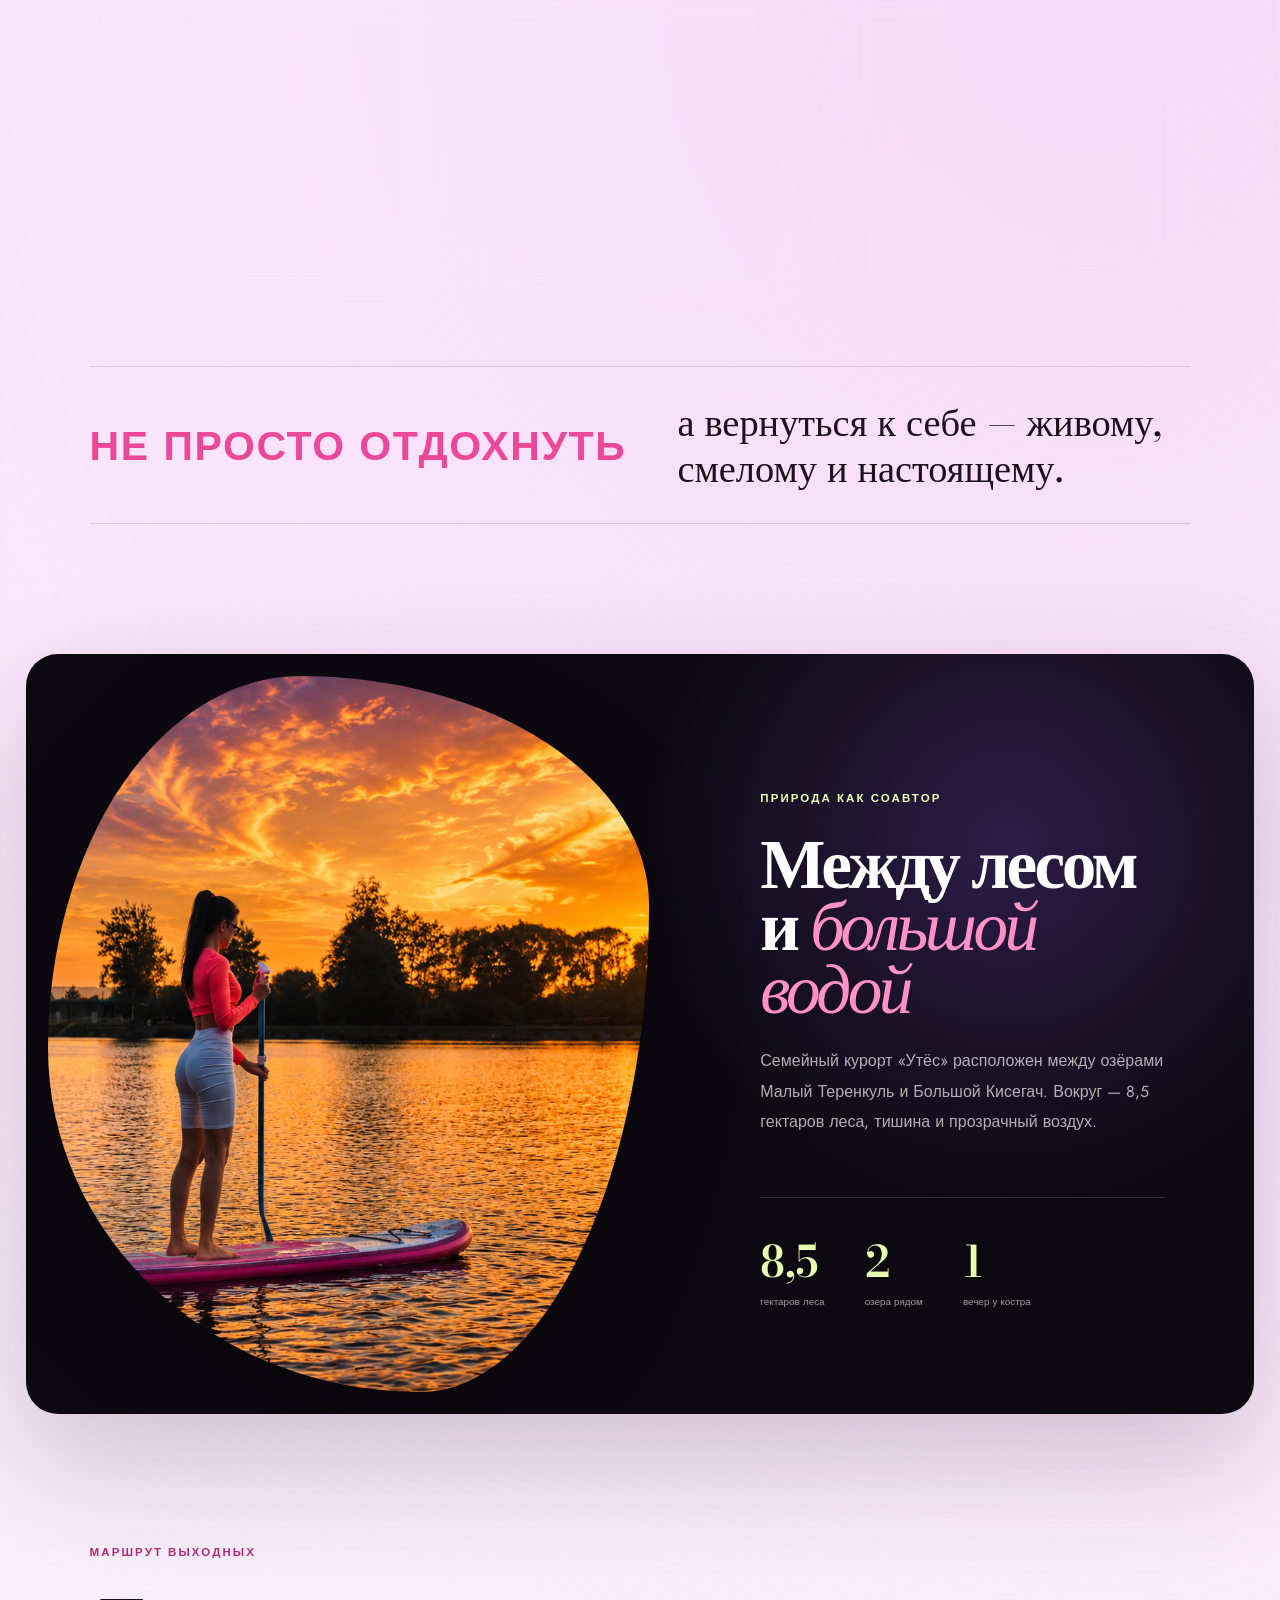
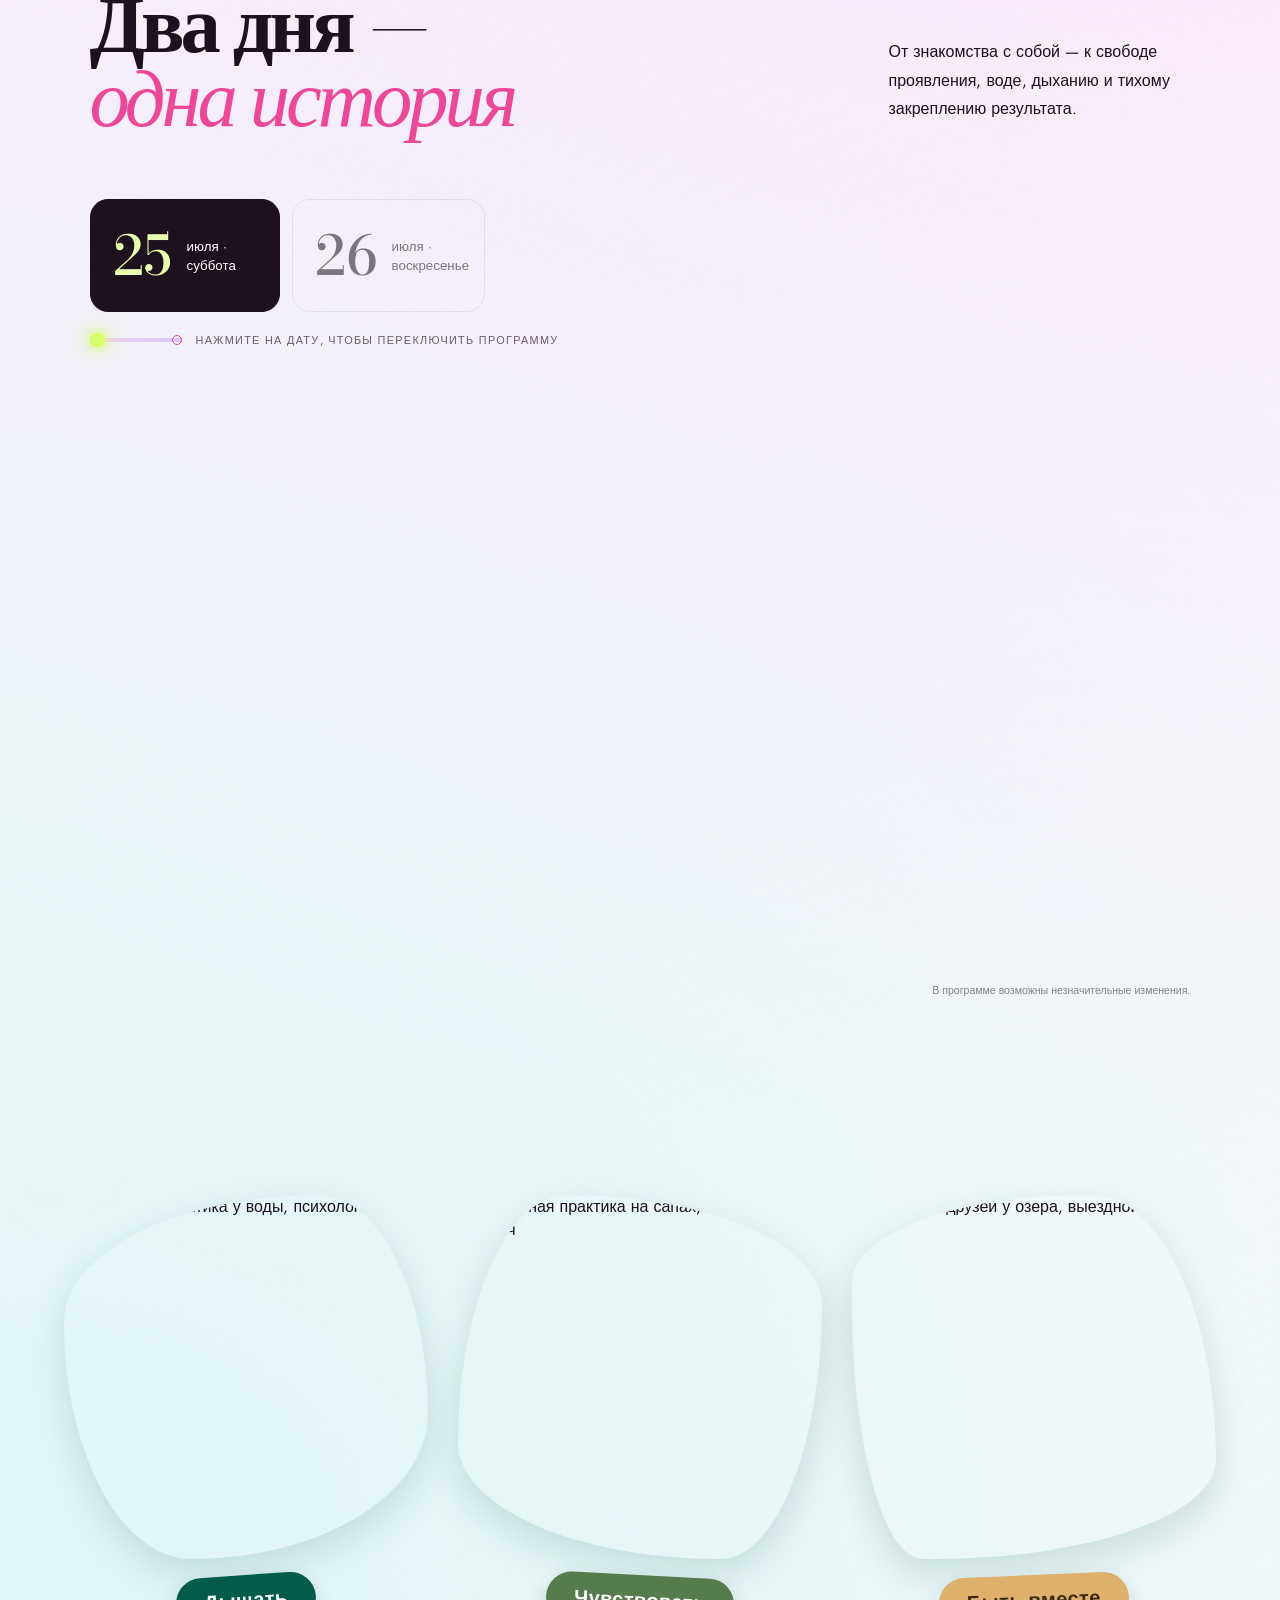
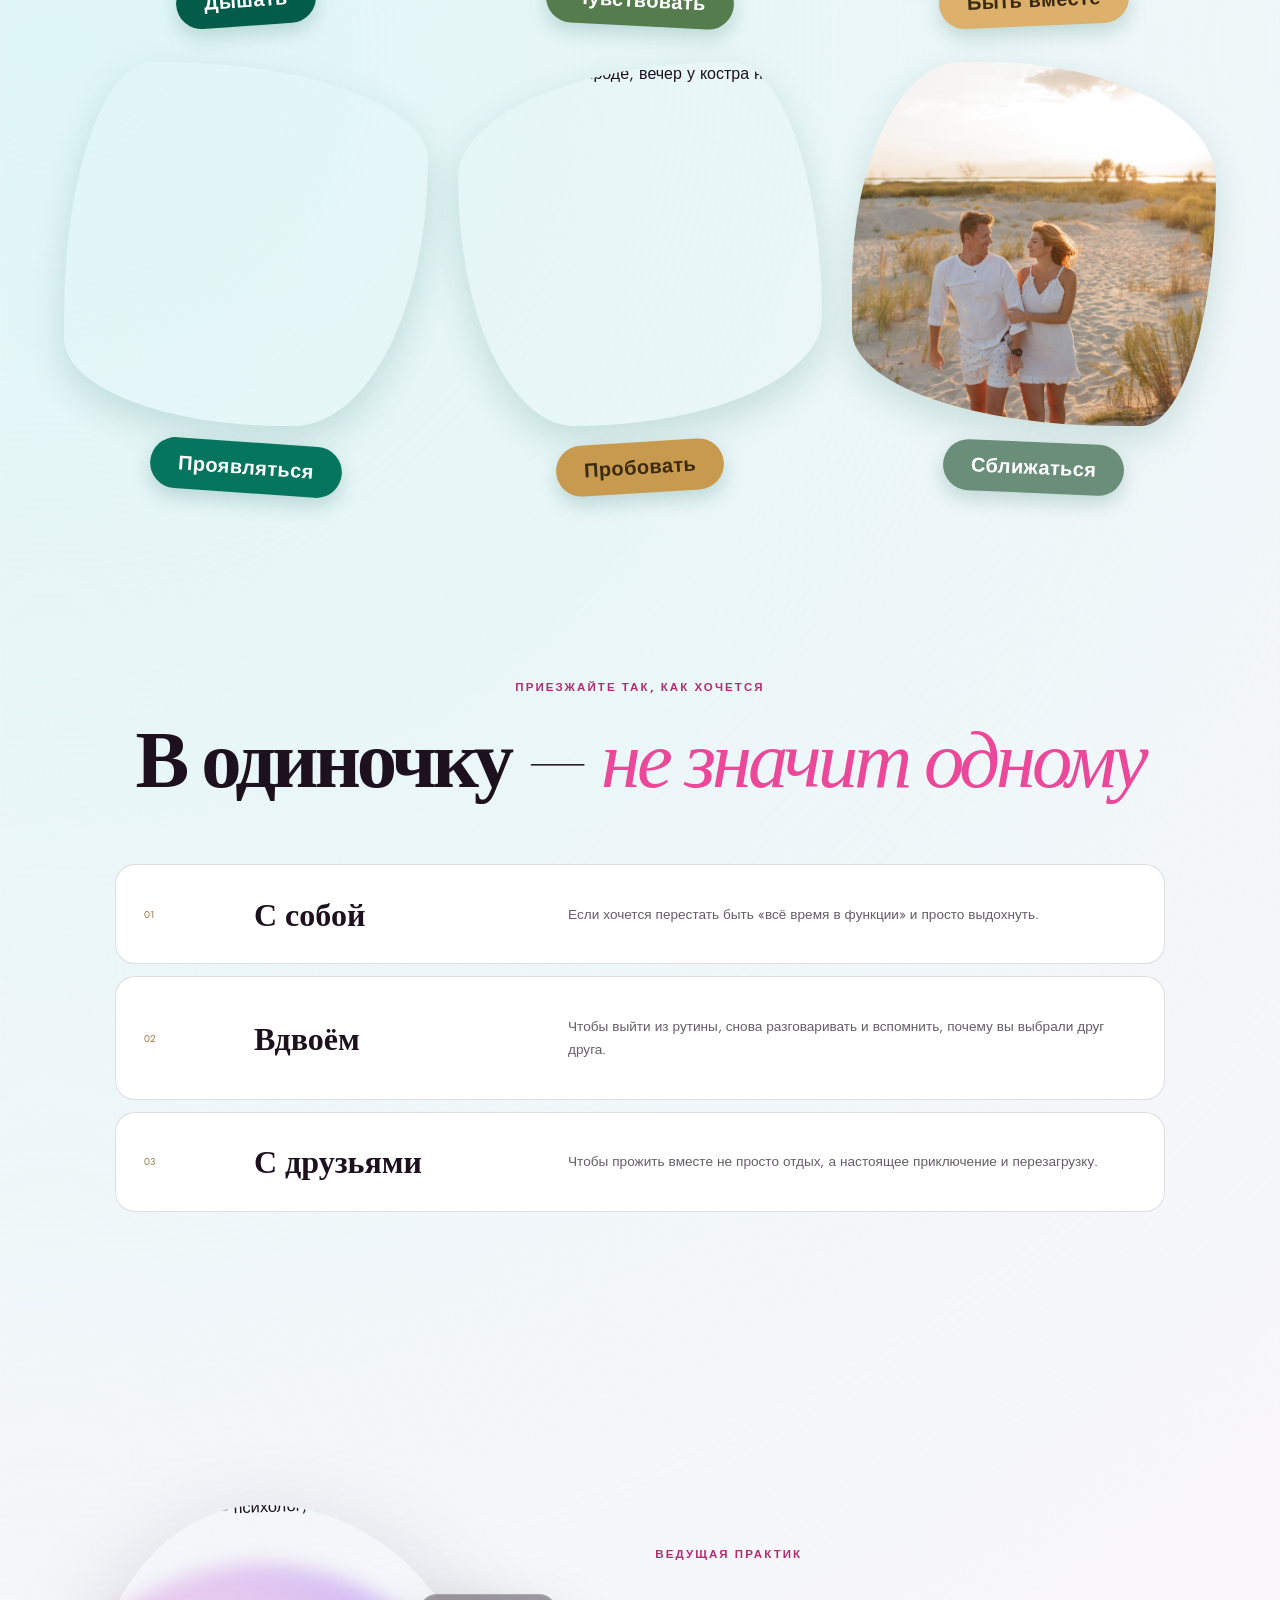
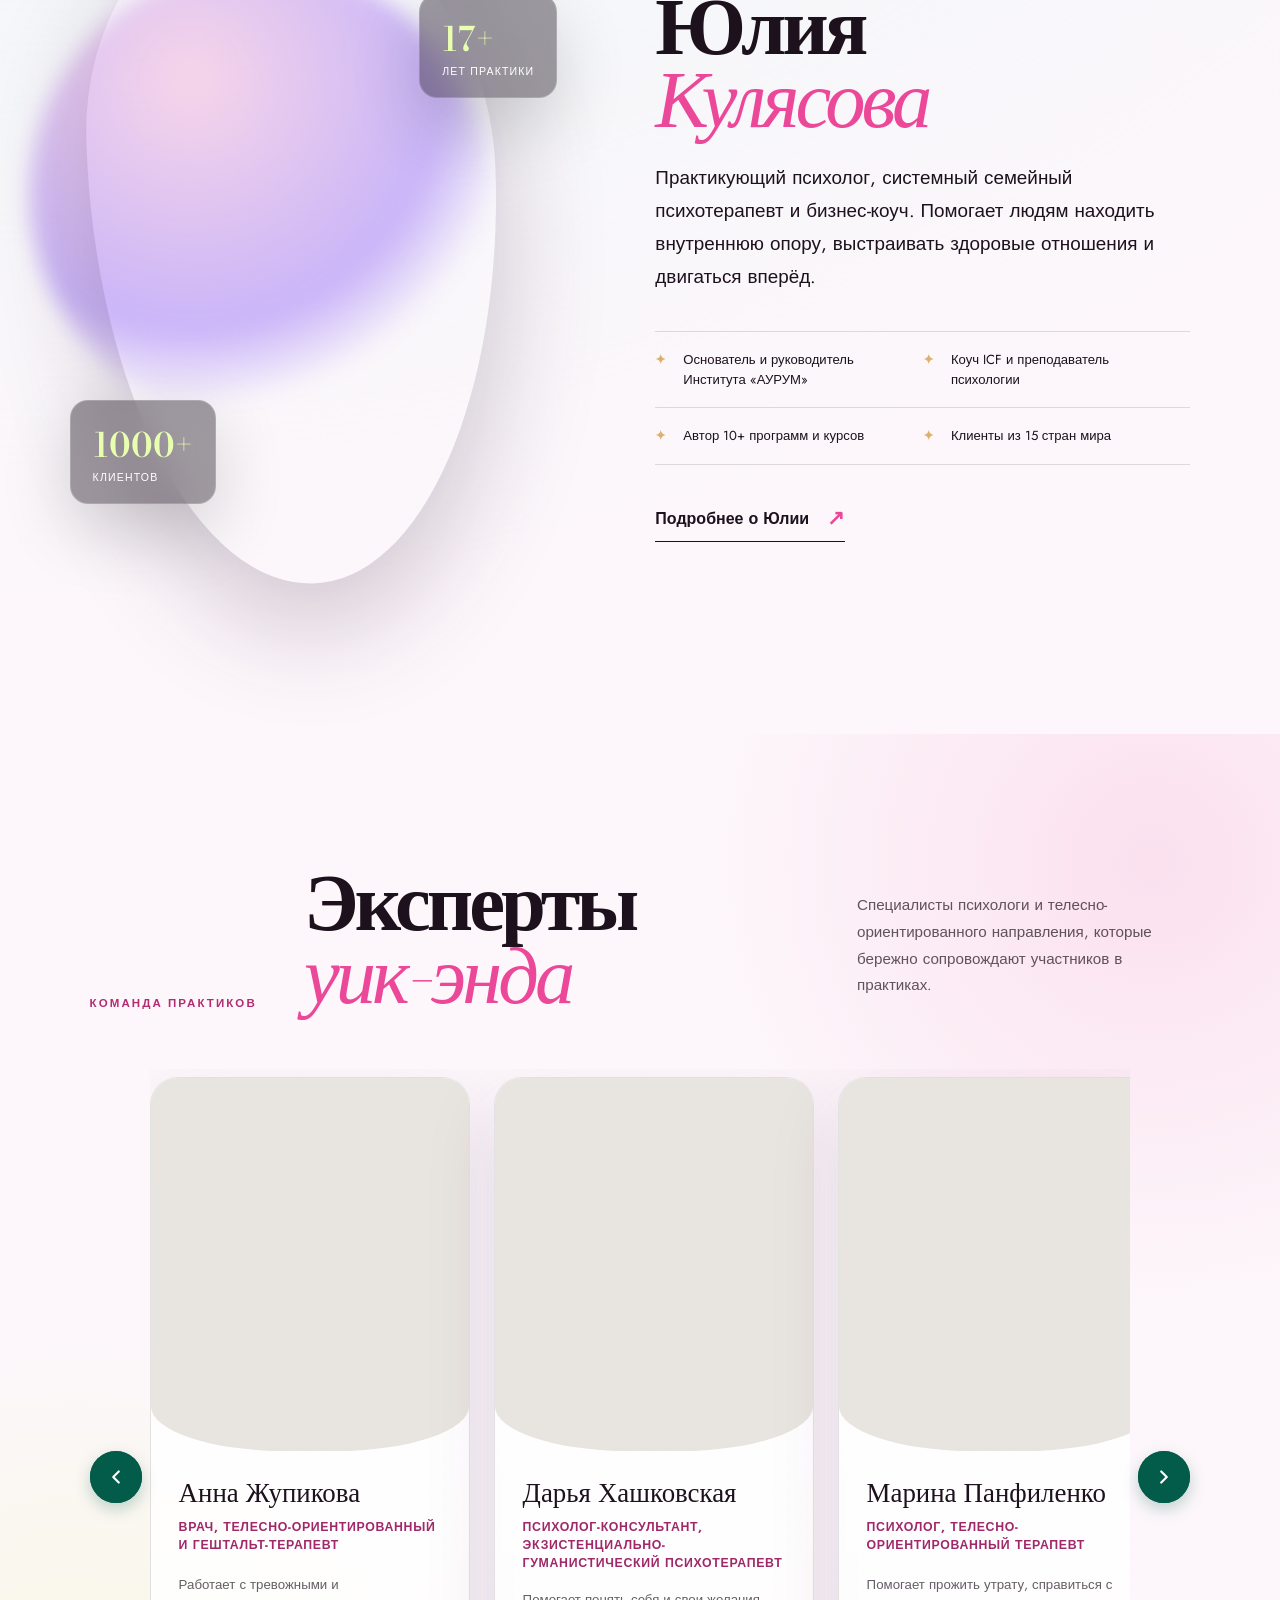
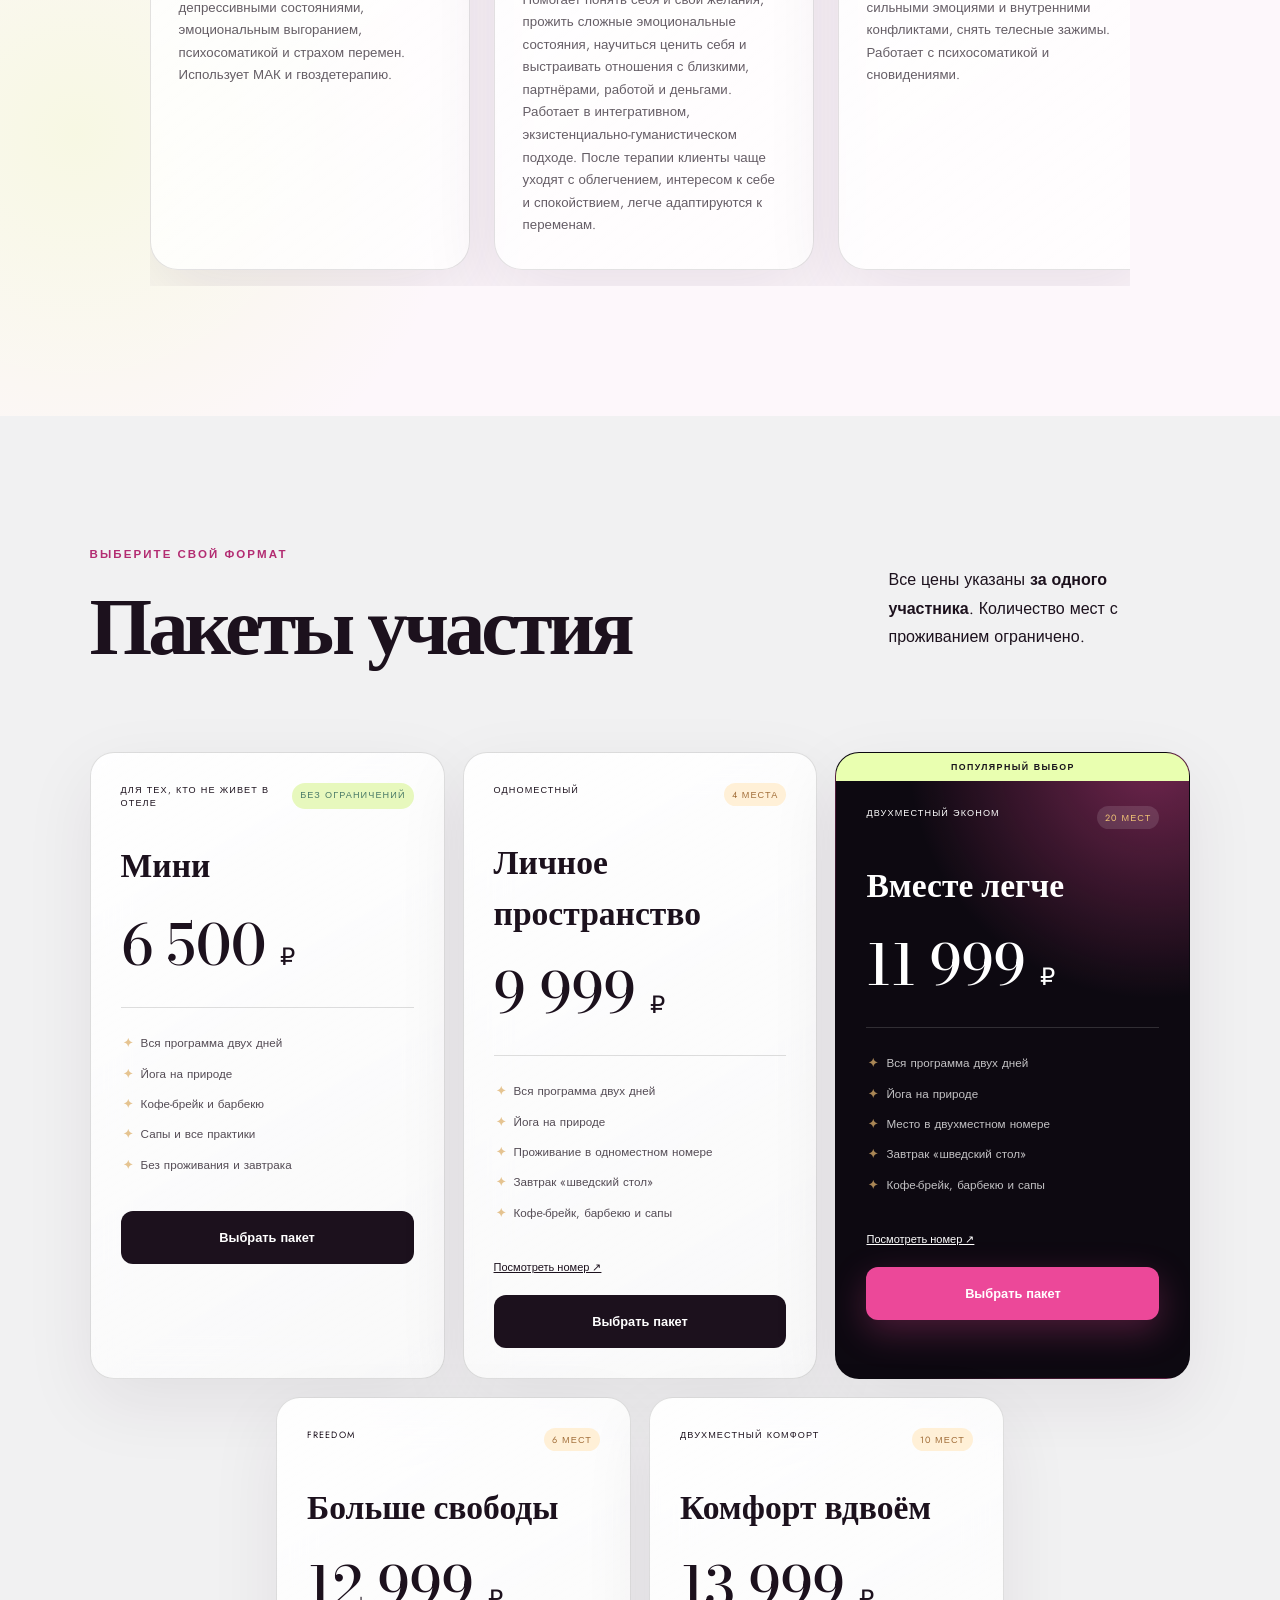
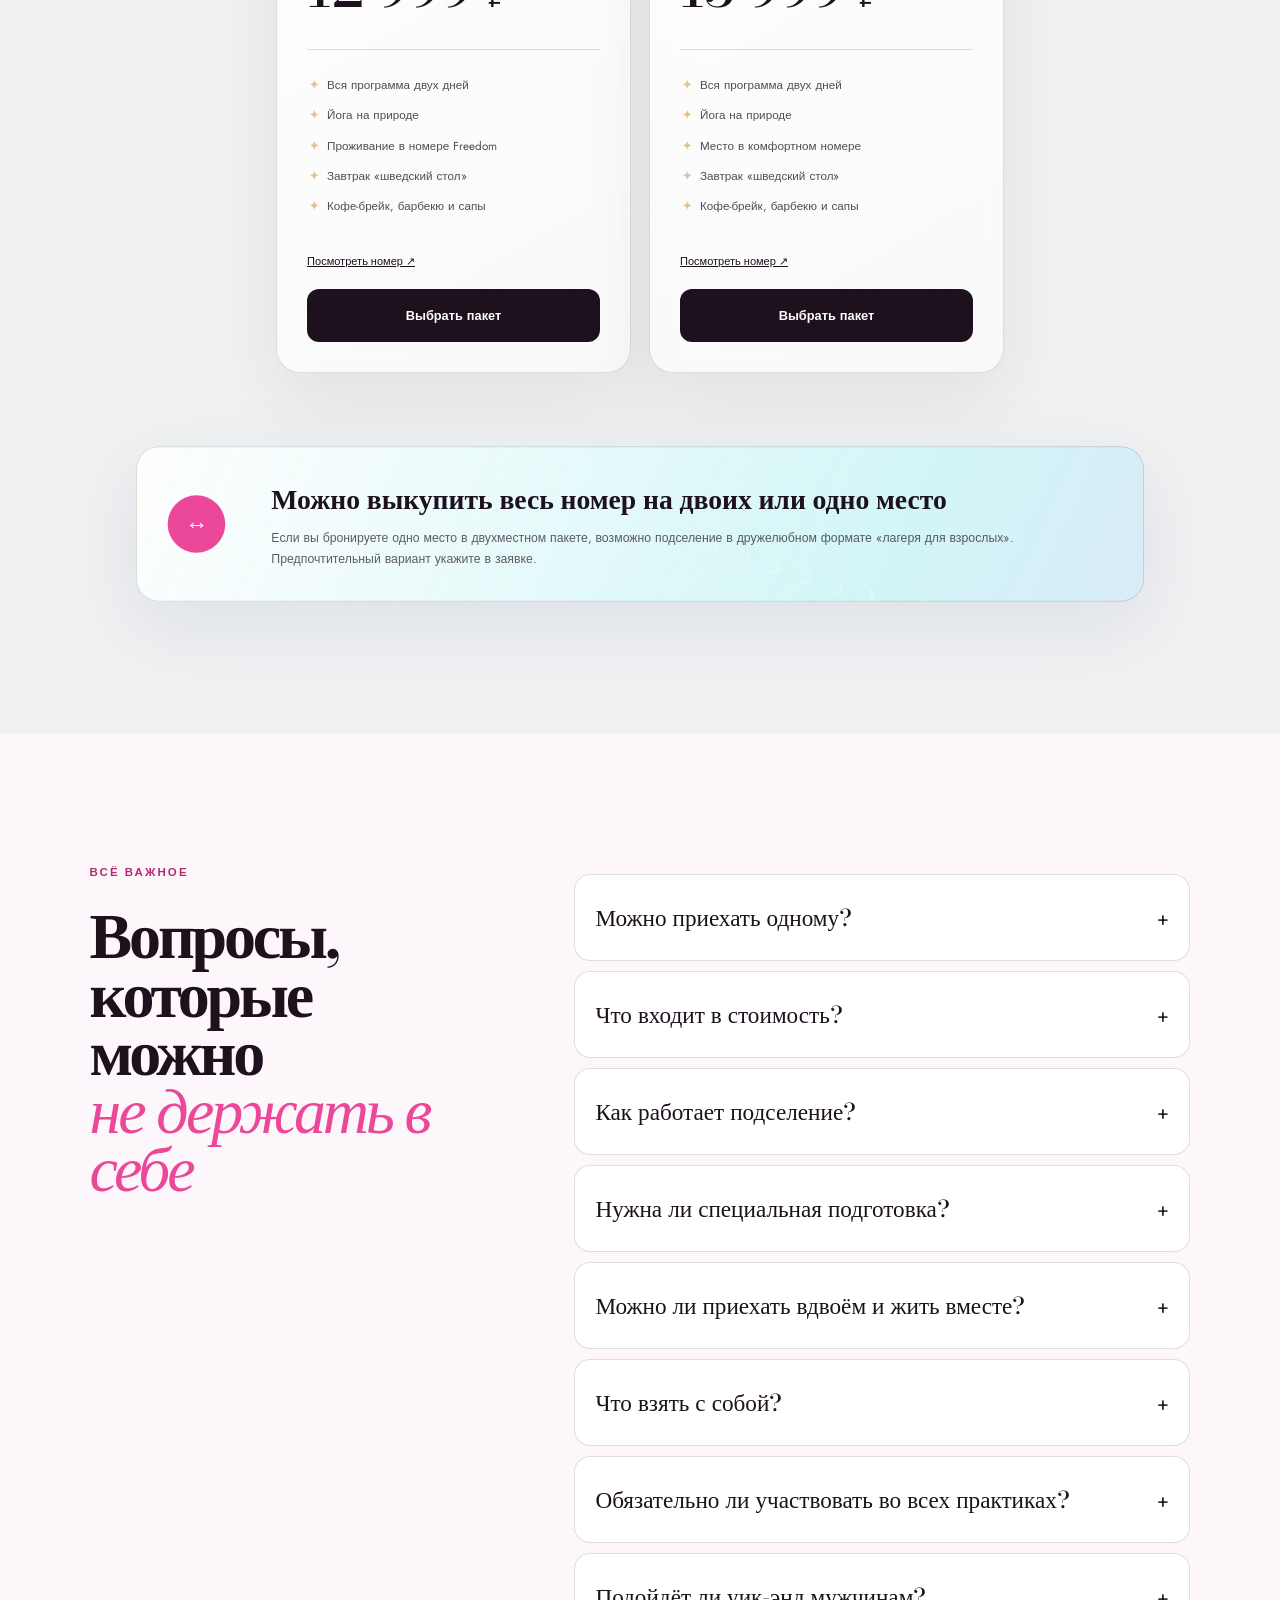
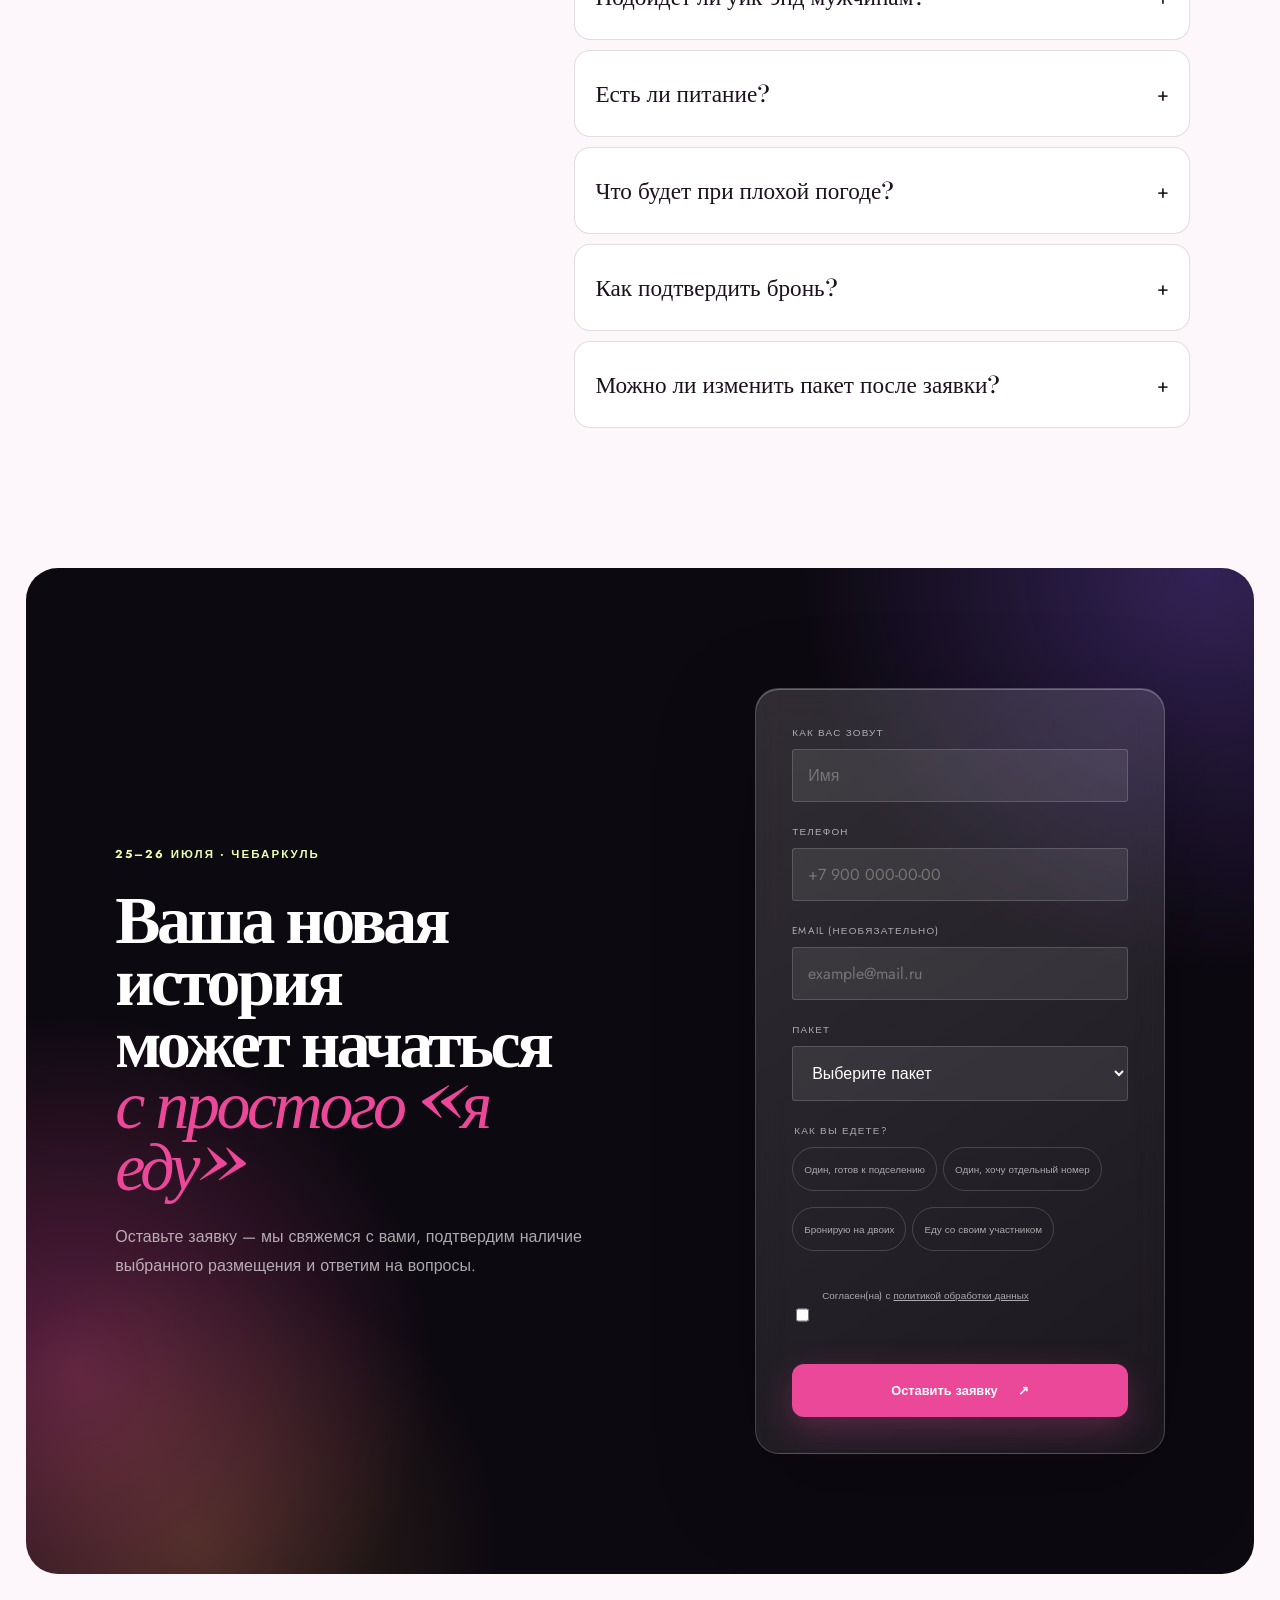
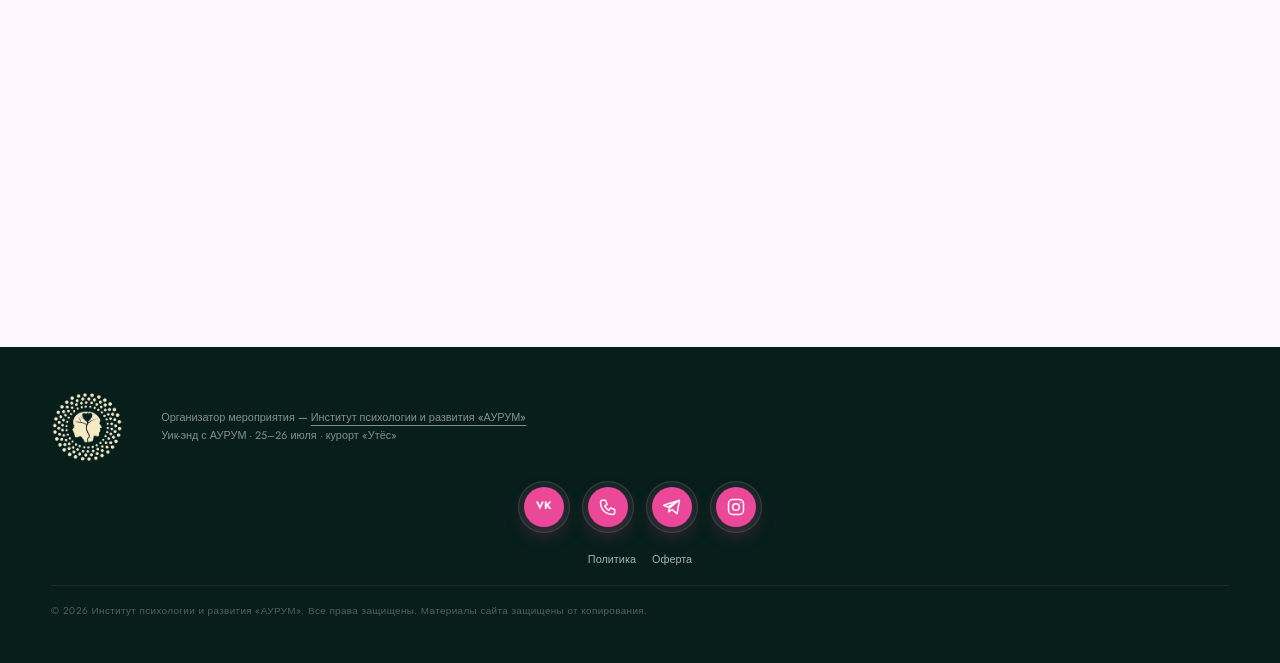
==== commit a9081dfa: "тарифы" ====
--- a/index.html
+++ b/index.html
@@ -156,7 +156,7 @@
             "name": "Что входит в стоимость?",
             "acceptedAnswer": {
               "@type": "Answer",
-              "text": "Программа двух дней, практики, кофе-брейк, барбекю и прогулка на сапах. В пакетах с проживанием также включены номер и завтрак шведский стол."
+              "text": "Программа двух дней, йога на природе, практики, кофе-брейк, барбекю и прогулка на сапах. В пакетах с проживанием также включены номер и завтрак шведский стол."
             }
           },
           {
@@ -411,11 +411,11 @@
     <section class="pricing section" id="prices">
       <div class="pricing-head"><div><div class="section-kicker reveal">Выберите свой формат</div><h2 class="display reveal">Пакеты участия</h2></div><p class="reveal">Все цены указаны <strong>за одного участника</strong>. Количество мест с проживанием ограничено.</p></div>
       <div class="price-grid">
-        <article class="price-card reveal"><div class="price-top"><span>Без проживания</span><span class="availability unlimited">без ограничений</span></div><h3>Мини</h3><div class="price">6 500 <small>₽</small></div><ul><li>Вся программа двух дней</li><li>Кофе-брейк и барбекю</li><li>Сапы и все практики</li><li>Без проживания и завтрака</li></ul><button class="btn btn-dark choose-package" data-package="Мини — 6 500 ₽">Выбрать пакет</button></article>
-        <article class="price-card reveal"><div class="price-top"><span>Одноместный</span><span class="availability">4 места</span></div><h3>Личное пространство</h3><div class="price">9 999 <small>₽</small></div><ul><li>Вся программа двух дней</li><li>Проживание в одноместном номере</li><li>Завтрак «шведский стол»</li><li>Кофе-брейк, барбекю и сапы</li></ul><a class="room-link" href="https://uteshotel.com/rooms/komfort-1-kat/" target="_blank" rel="noopener">Посмотреть номер ↗</a><button class="btn btn-dark choose-package" data-package="Одноместный — 9 999 ₽">Выбрать пакет</button></article>
-        <article class="price-card featured-price reveal"><div class="popular">Популярный выбор</div><div class="price-top"><span>Двухместный эконом</span><span class="availability">20 мест</span></div><h3>Вместе легче</h3><div class="price">11 999 <small>₽</small></div><ul><li>Вся программа двух дней</li><li>Место в двухместном номере</li><li>Завтрак «шведский стол»</li><li>Кофе-брейк, барбекю и сапы</li></ul><a class="room-link" href="https://uteshotel.com/rooms/dzhunior-syuit/" target="_blank" rel="noopener">Посмотреть номер ↗</a><button class="btn btn-primary choose-package" data-package="Двухместный эконом — 11 999 ₽">Выбрать пакет</button></article>
-        <article class="price-card reveal"><div class="price-top"><span>Freedom</span><span class="availability">6 мест</span></div><h3>Больше свободы</h3><div class="price">12 999 <small>₽</small></div><ul><li>Вся программа двух дней</li><li>Проживание в номере Freedom</li><li>Завтрак «шведский стол»</li><li>Кофе-брейк, барбекю и сапы</li></ul><a class="room-link" href="https://uteshotel.com/rooms/freedom/" target="_blank" rel="noopener">Посмотреть номер ↗</a><button class="btn btn-dark choose-package" data-package="Freedom — 12 999 ₽">Выбрать пакет</button></article>
-        <article class="price-card reveal"><div class="price-top"><span>Двухместный комфорт</span><span class="availability">10 мест</span></div><h3>Комфорт вдвоём</h3><div class="price">13 999 <small>₽</small></div><ul><li>Вся программа двух дней</li><li>Место в комфортном номере</li><li>Завтрак «шведский стол»</li><li>Кофе-брейк, барбекю и сапы</li></ul><a class="room-link" href="https://uteshotel.com/rooms/dzhunior-syut7/" target="_blank" rel="noopener">Посмотреть номер ↗</a><button class="btn btn-dark choose-package" data-package="Двухместный комфорт — 13 999 ₽">Выбрать пакет</button></article>
+        <article class="price-card reveal"><div class="price-top"><span>Для тех, кто не живет в отеле</span><span class="availability unlimited">без ограничений</span></div><h3>Мини</h3><div class="price">6 500 <small>₽</small></div><ul><li>Вся программа двух дней</li><li>Йога на природе</li><li>Кофе-брейк и барбекю</li><li>Сапы и все практики</li><li>Без проживания и завтрака</li></ul><button class="btn btn-dark choose-package" data-package="Мини (без проживания) — 6 500 ₽">Выбрать пакет</button></article>
+        <article class="price-card reveal"><div class="price-top"><span>Одноместный</span><span class="availability">4 места</span></div><h3>Личное пространство</h3><div class="price">9 999 <small>₽</small></div><ul><li>Вся программа двух дней</li><li>Йога на природе</li><li>Проживание в одноместном номере</li><li>Завтрак «шведский стол»</li><li>Кофе-брейк, барбекю и сапы</li></ul><a class="room-link" href="https://uteshotel.com/rooms/komfort-1-kat/" target="_blank" rel="noopener">Посмотреть номер ↗</a><button class="btn btn-dark choose-package" data-package="Одноместный — 9 999 ₽">Выбрать пакет</button></article>
+        <article class="price-card featured-price reveal"><div class="popular">Популярный выбор</div><div class="price-top"><span>Двухместный эконом</span><span class="availability">20 мест</span></div><h3>Вместе легче</h3><div class="price">11 999 <small>₽</small></div><ul><li>Вся программа двух дней</li><li>Йога на природе</li><li>Место в двухместном номере</li><li>Завтрак «шведский стол»</li><li>Кофе-брейк, барбекю и сапы</li></ul><a class="room-link" href="https://uteshotel.com/rooms/dzhunior-syuit/" target="_blank" rel="noopener">Посмотреть номер ↗</a><button class="btn btn-primary choose-package" data-package="Двухместный эконом — 11 999 ₽">Выбрать пакет</button></article>
+        <article class="price-card reveal"><div class="price-top"><span>Freedom</span><span class="availability">6 мест</span></div><h3>Больше свободы</h3><div class="price">12 999 <small>₽</small></div><ul><li>Вся программа двух дней</li><li>Йога на природе</li><li>Проживание в номере Freedom</li><li>Завтрак «шведский стол»</li><li>Кофе-брейк, барбекю и сапы</li></ul><a class="room-link" href="https://uteshotel.com/rooms/freedom/" target="_blank" rel="noopener">Посмотреть номер ↗</a><button class="btn btn-dark choose-package" data-package="Freedom — 12 999 ₽">Выбрать пакет</button></article>
+        <article class="price-card reveal"><div class="price-top"><span>Двухместный комфорт</span><span class="availability">10 мест</span></div><h3>Комфорт вдвоём</h3><div class="price">13 999 <small>₽</small></div><ul><li>Вся программа двух дней</li><li>Йога на природе</li><li>Место в комфортном номере</li><li>Завтрак «шведский стол»</li><li>Кофе-брейк, барбекю и сапы</li></ul><a class="room-link" href="https://uteshotel.com/rooms/dzhunior-syut7/" target="_blank" rel="noopener">Посмотреть номер ↗</a><button class="btn btn-dark choose-package" data-package="Двухместный комфорт — 13 999 ₽">Выбрать пакет</button></article>
       </div>
       <div class="sharing-note reveal"><span>↔</span><div><h3>Можно выкупить весь номер на двоих или одно место</h3><p>Если вы бронируете одно место в двухместном пакете, возможно подселение в дружелюбном формате «лагеря для взрослых». Предпочтительный вариант укажите в заявке.</p></div></div>
     </section>
@@ -424,7 +424,7 @@
       <div><div class="section-kicker reveal">Всё важное</div><h2 class="display reveal">Вопросы,<br>которые можно<br><em>не держать в себе</em></h2></div>
       <div class="accordion reveal">
         <details><summary>Можно приехать одному?<span>+</span></summary><p>Да. Пространство устроено так, чтобы знакомство происходило естественно. Можно участвовать в своём темпе и не чувствовать себя лишним.</p></details>
-        <details><summary>Что входит в стоимость?<span>+</span></summary><p>Программа двух дней, практики, кофе-брейк, барбекю и прогулка на сапах. В пакетах с проживанием также включены номер и завтрак «шведский стол».</p></details>
+        <details><summary>Что входит в стоимость?<span>+</span></summary><p>Программа двух дней, йога на природе, практики, кофе-брейк, барбекю и прогулка на сапах. В пакетах с проживанием также включены номер и завтрак «шведский стол».</p></details>
         <details><summary>Как работает подселение?<span>+</span></summary><p>Можно выкупить два места вместе или забронировать одно. Во втором случае мы можем подобрать соседа по номеру. Свои пожелания укажите в форме.</p></details>
         <details><summary>Нужна ли специальная подготовка?<span>+</span></summary><p>Нет. Практики подходят людям с обычной физической подготовкой. Участие добровольное — вы всегда можете выбрать комфортную глубину.</p></details>
         <details><summary>Можно ли приехать вдвоём и жить вместе?<span>+</span></summary><p>Да. В заявке выберите вариант «Бронирую на двоих» и укажите имя второго участника. Мы закрепим за вами один номер при наличии мест.</p></details>
@@ -447,7 +447,7 @@
         <label><span>Как вас зовут</span><input name="name" type="text" autocomplete="name" required placeholder="Имя" data-fs-field></label>
         <label><span>Телефон</span><input name="phone" type="tel" inputmode="tel" autocomplete="tel" required placeholder="+7 900 000-00-00" pattern="^(\+7|8)[\s\-]?\(?\d{3}\)?[\s\-]?\d{3}[\s\-]?\d{2}[\s\-]?\d{2}$" title="Введите номер в формате +7 900 000-00-00" data-fs-field></label>
         <label><span>Email (необязательно)</span><input name="_replyto" type="email" inputmode="email" autocomplete="email" placeholder="example@mail.ru" data-fs-field></label>
-        <label><span>Пакет</span><select name="package" id="package-select" required data-fs-field><option value="">Выберите пакет</option><option>Мини — 6 500 ₽</option><option>Одноместный — 9 999 ₽</option><option>Двухместный эконом — 11 999 ₽</option><option>Freedom — 12 999 ₽</option><option>Двухместный комфорт — 13 999 ₽</option></select></label>
+        <label><span>Пакет</span><select name="package" id="package-select" required data-fs-field><option value="">Выберите пакет</option><option>Мини (без проживания) — 6 500 ₽</option><option>Одноместный — 9 999 ₽</option><option>Двухместный эконом — 11 999 ₽</option><option>Freedom — 12 999 ₽</option><option>Двухместный комфорт — 13 999 ₽</option></select></label>
         <fieldset><legend>Как вы едете?</legend><label class="radio"><input type="radio" name="placement" data-fs-field value="Один, готов к подселению" required><span>Один, готов к подселению</span></label><label class="radio"><input type="radio" name="placement" data-fs-field value="Один, хочу отдельный номер"><span>Один, хочу отдельный номер</span></label><label class="radio"><input type="radio" name="placement" data-fs-field value="Бронирую на двоих"><span>Бронирую на двоих</span></label><label class="radio"><input type="radio" name="placement" data-fs-field value="Еду со своим участником"><span>Еду со своим участником</span></label></fieldset>
         <label class="consent"><input type="checkbox" required><span>Согласен(на) с <a href="privacy.html">политикой обработки данных</a></span></label>
         <button class="btn btn-primary" type="submit" data-fs-submit-btn>Оставить заявку <span>↗</span></button>
--- a/css/style.css
+++ b/css/style.css
@@ -247,9 +247,11 @@
 body.menu-open .vk-chat-btn{display:none}
 @media(max-width:700px){.vk-chat-btn{bottom:20px;right:16px;padding:12px 14px}.vk-btn-text{display:none}}
 @media(prefers-reduced-motion:reduce){.vk-chat-btn,.vk-chat-btn::before,.vk-chat-btn::after{animation:none!important}}
-.form-success,.form-error{border-radius:12px;padding:16px 20px;font-size:.88rem;line-height:1.6;margin-bottom:16px}
-.form-success{background:rgba(3,91,73,.12);border:1px solid rgba(3,91,73,.28);color:#035b49}
-.form-error{background:rgba(185,28,28,.08);border:1px solid rgba(185,28,28,.22);color:#7f1d1d}
+.form-success,.form-error{position:fixed;left:50%;right:auto;bottom:calc(18px + env(safe-area-inset-bottom));z-index:1200;display:none;width:min(560px,calc(100vw - 28px));margin:0;padding:16px 20px;border-radius:16px;font-size:.88rem;line-height:1.6;text-align:left;box-shadow:0 20px 70px rgba(0,0,0,.22);transform:translateX(-50%);backdrop-filter:blur(14px)}
+.form-success[data-fs-active],.form-error[data-fs-active],.form-success[hidden][data-fs-active],.form-error[hidden][data-fs-active]{display:block!important}
+.form-success{background:rgba(238,255,247,.96);border:1px solid rgba(3,91,73,.28);color:#035b49}
+.form-error{background:rgba(255,245,245,.96);border:1px solid rgba(185,28,28,.22);color:#7f1d1d}
+@media(max-width:700px){.form-success,.form-error{bottom:calc(14px + env(safe-area-inset-bottom));width:calc(100vw - 24px);padding:14px 16px;border-radius:14px;font-size:.82rem}}
 
 
 /* ===== Карусель экспертов ===== */
@@ -289,4 +291,4 @@
   .exp-arrow{ display:none; }
   .experts-track{ gap:16px; padding:8px 16px 16px; scroll-padding-left:16px; }
   .experts-track .expert-card{ flex:0 0 82%; }
-}+}
